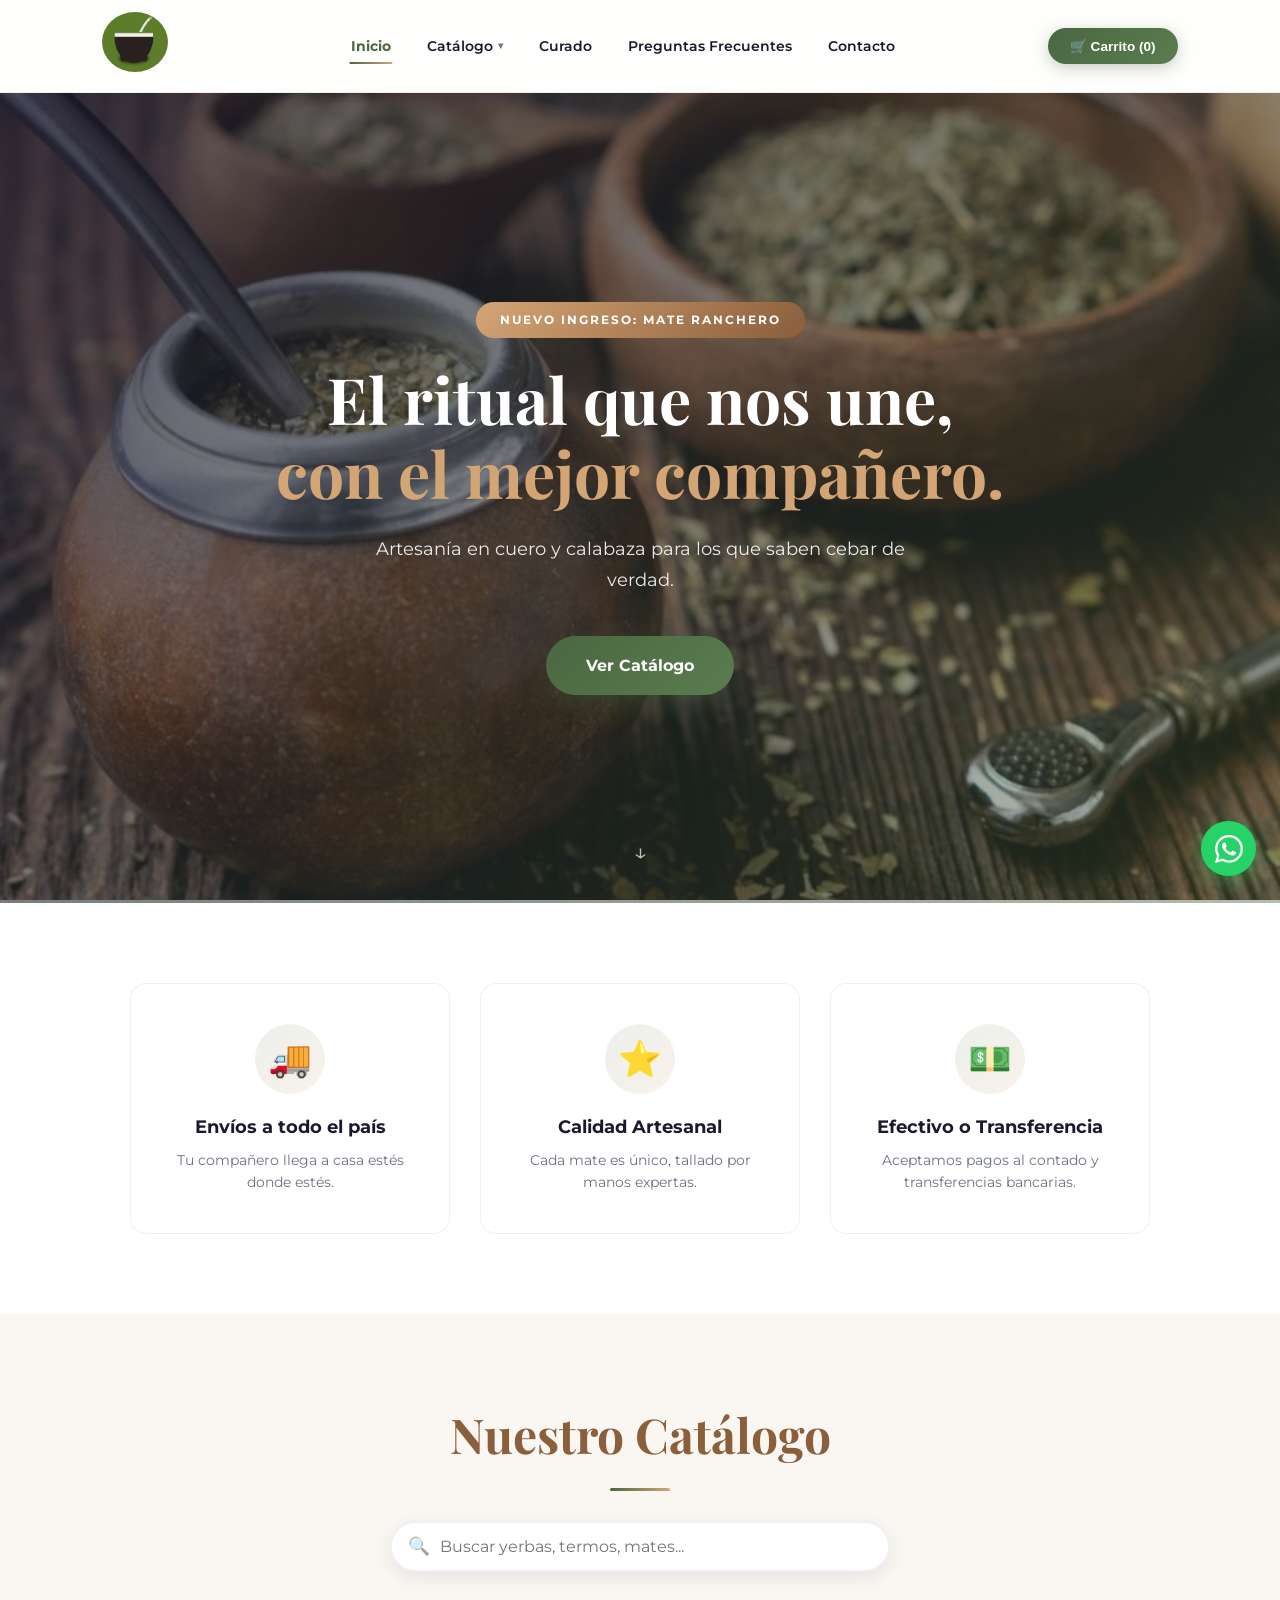
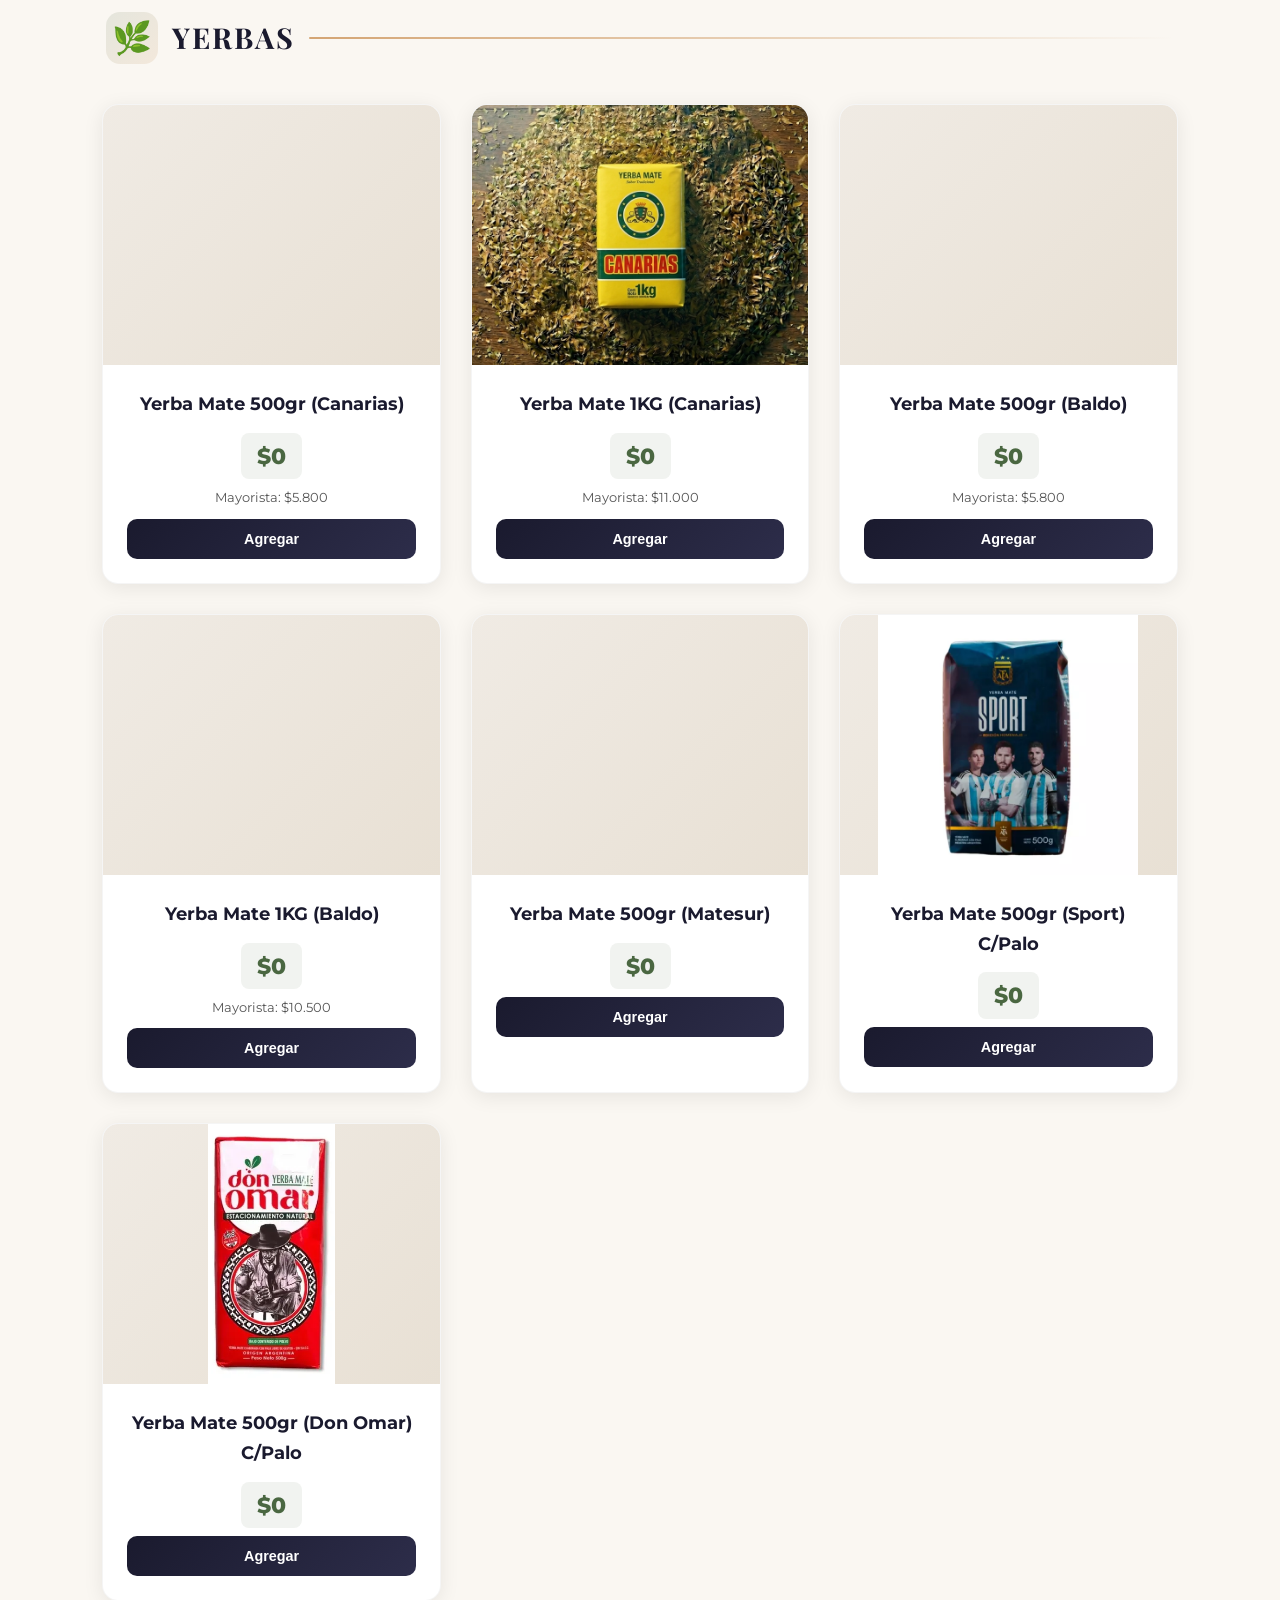
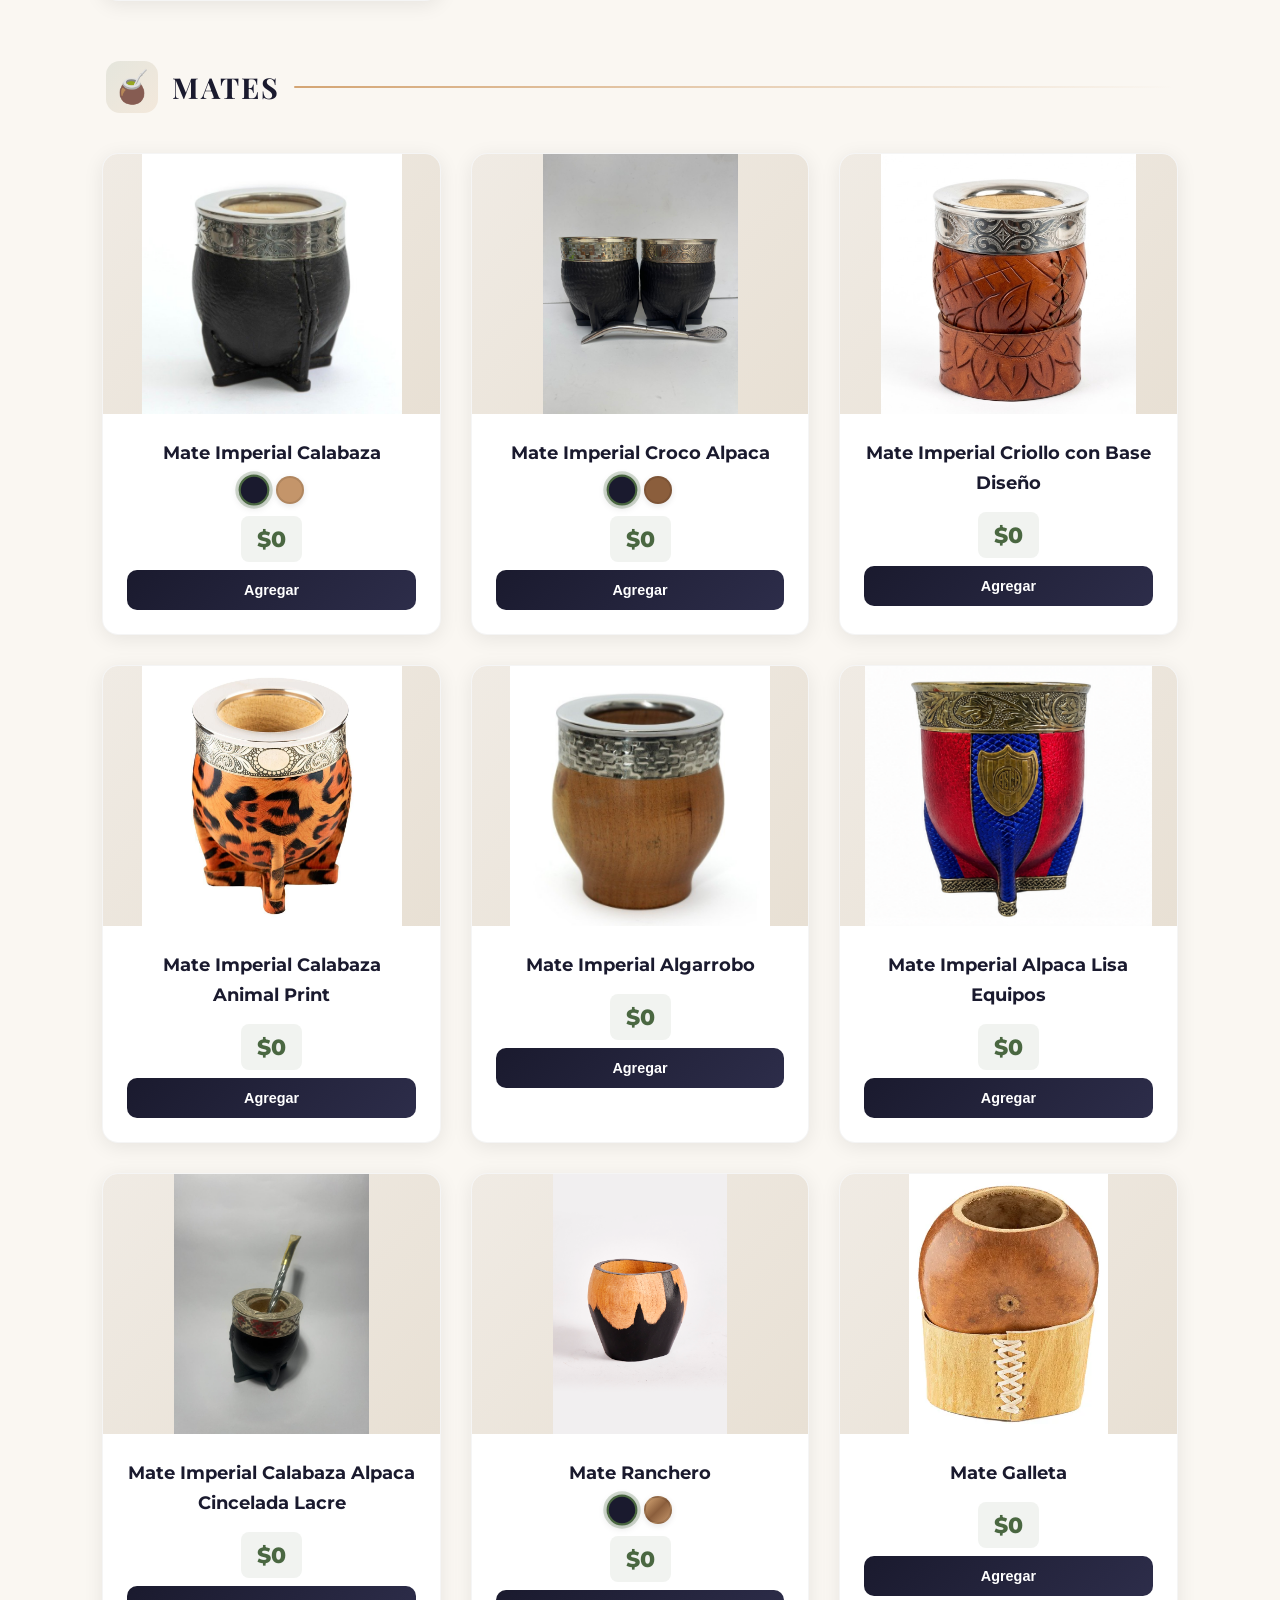
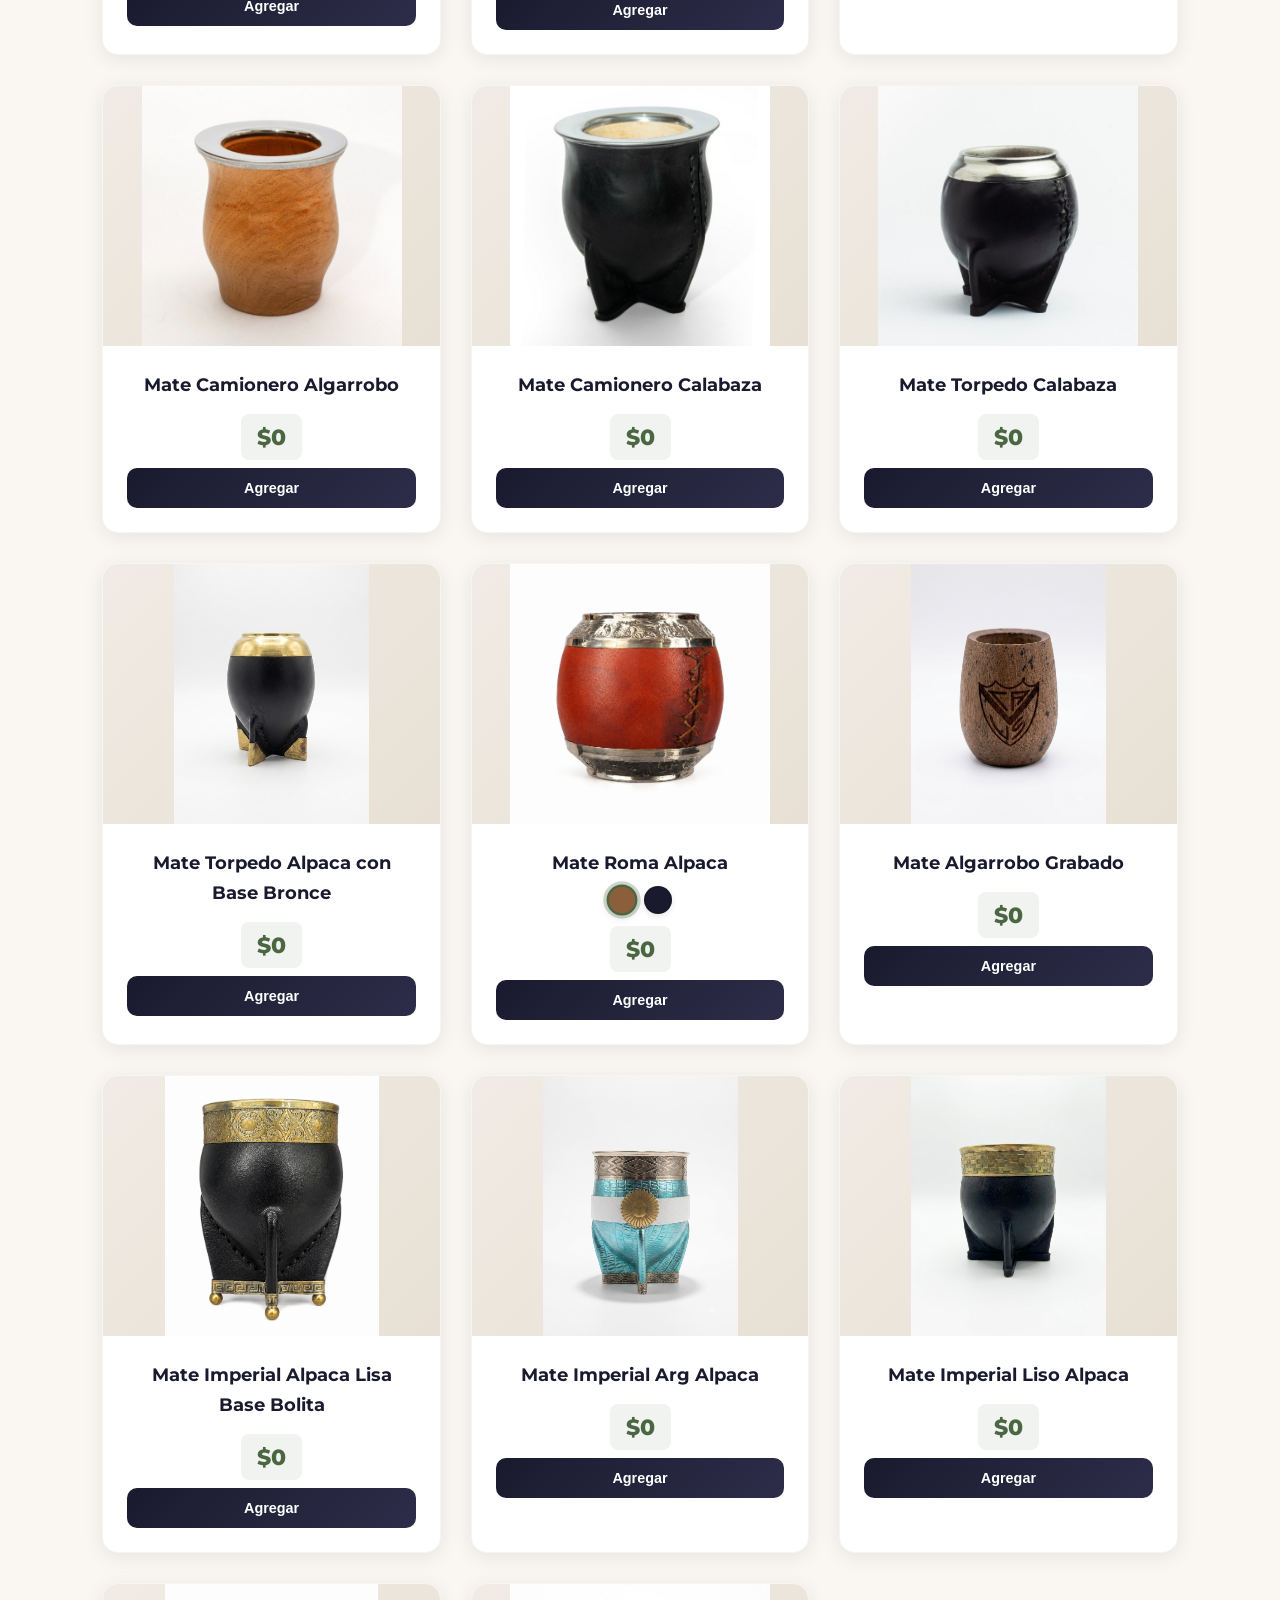
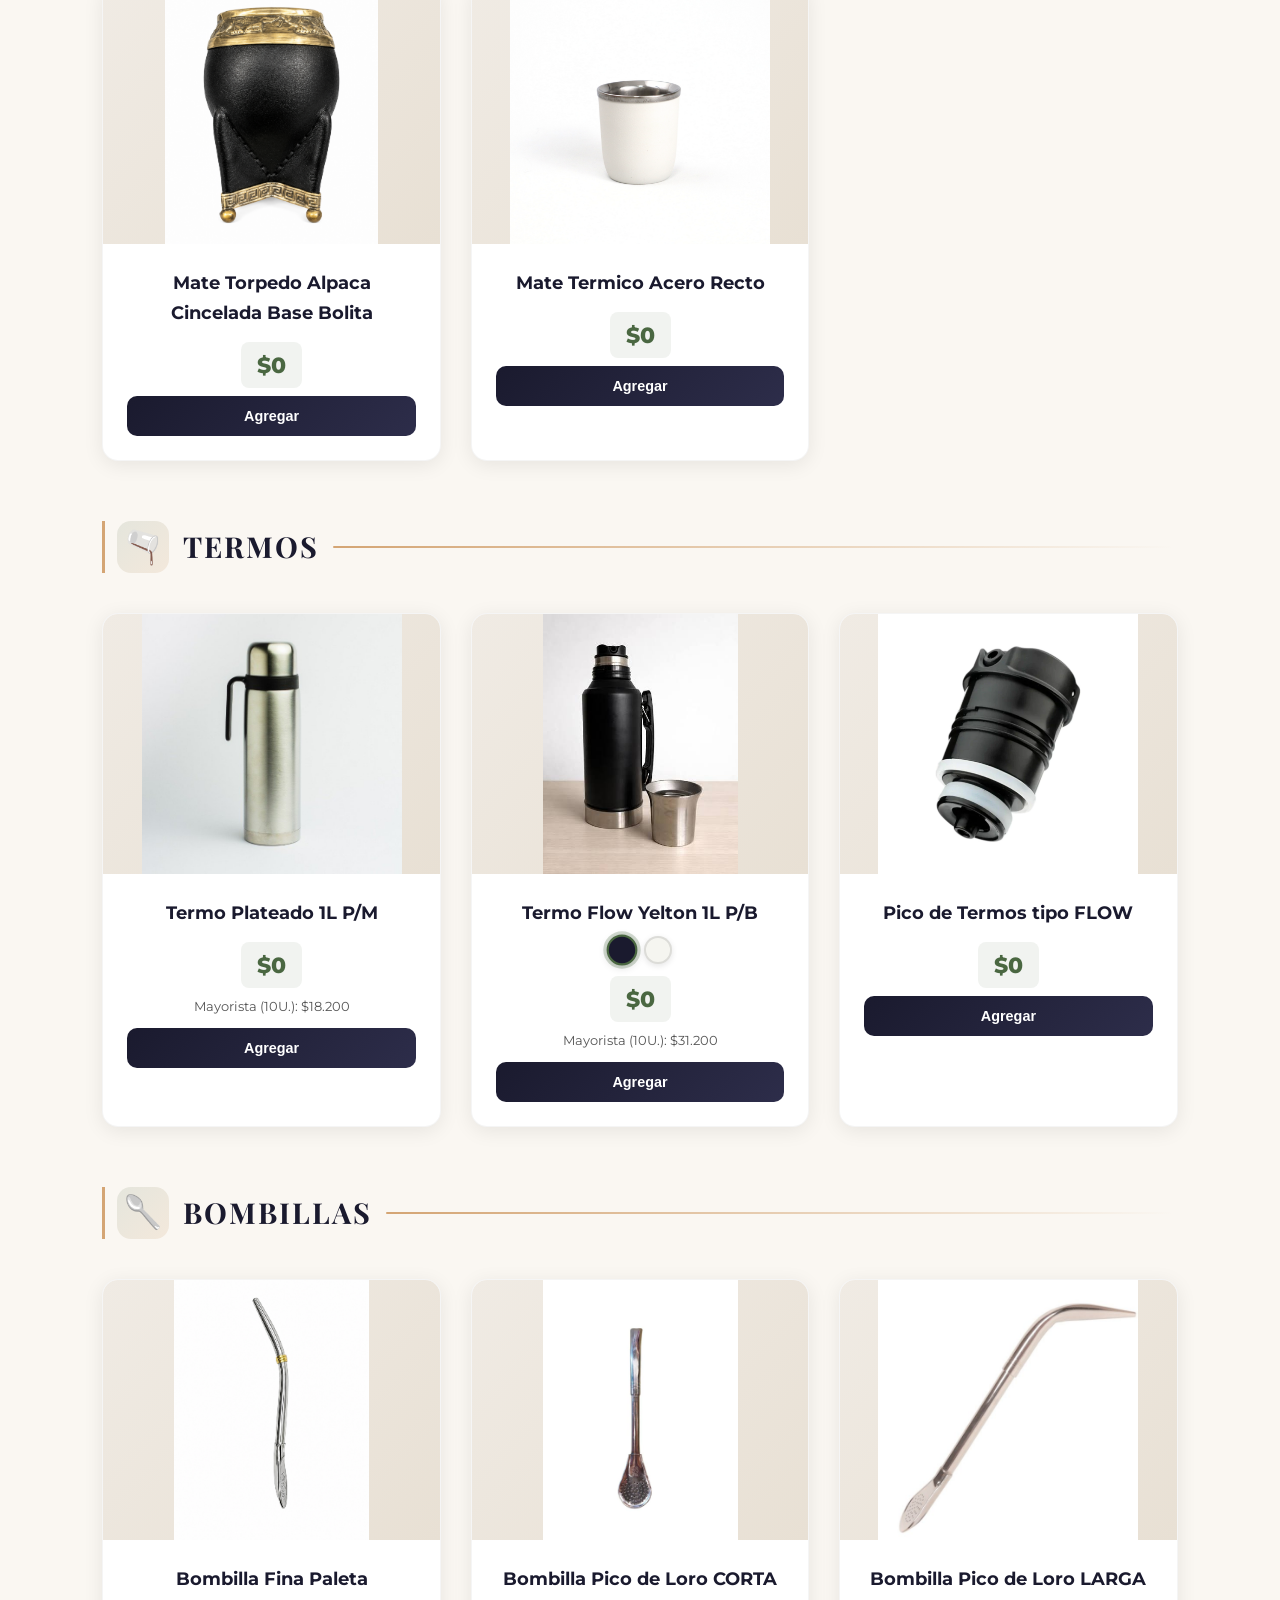
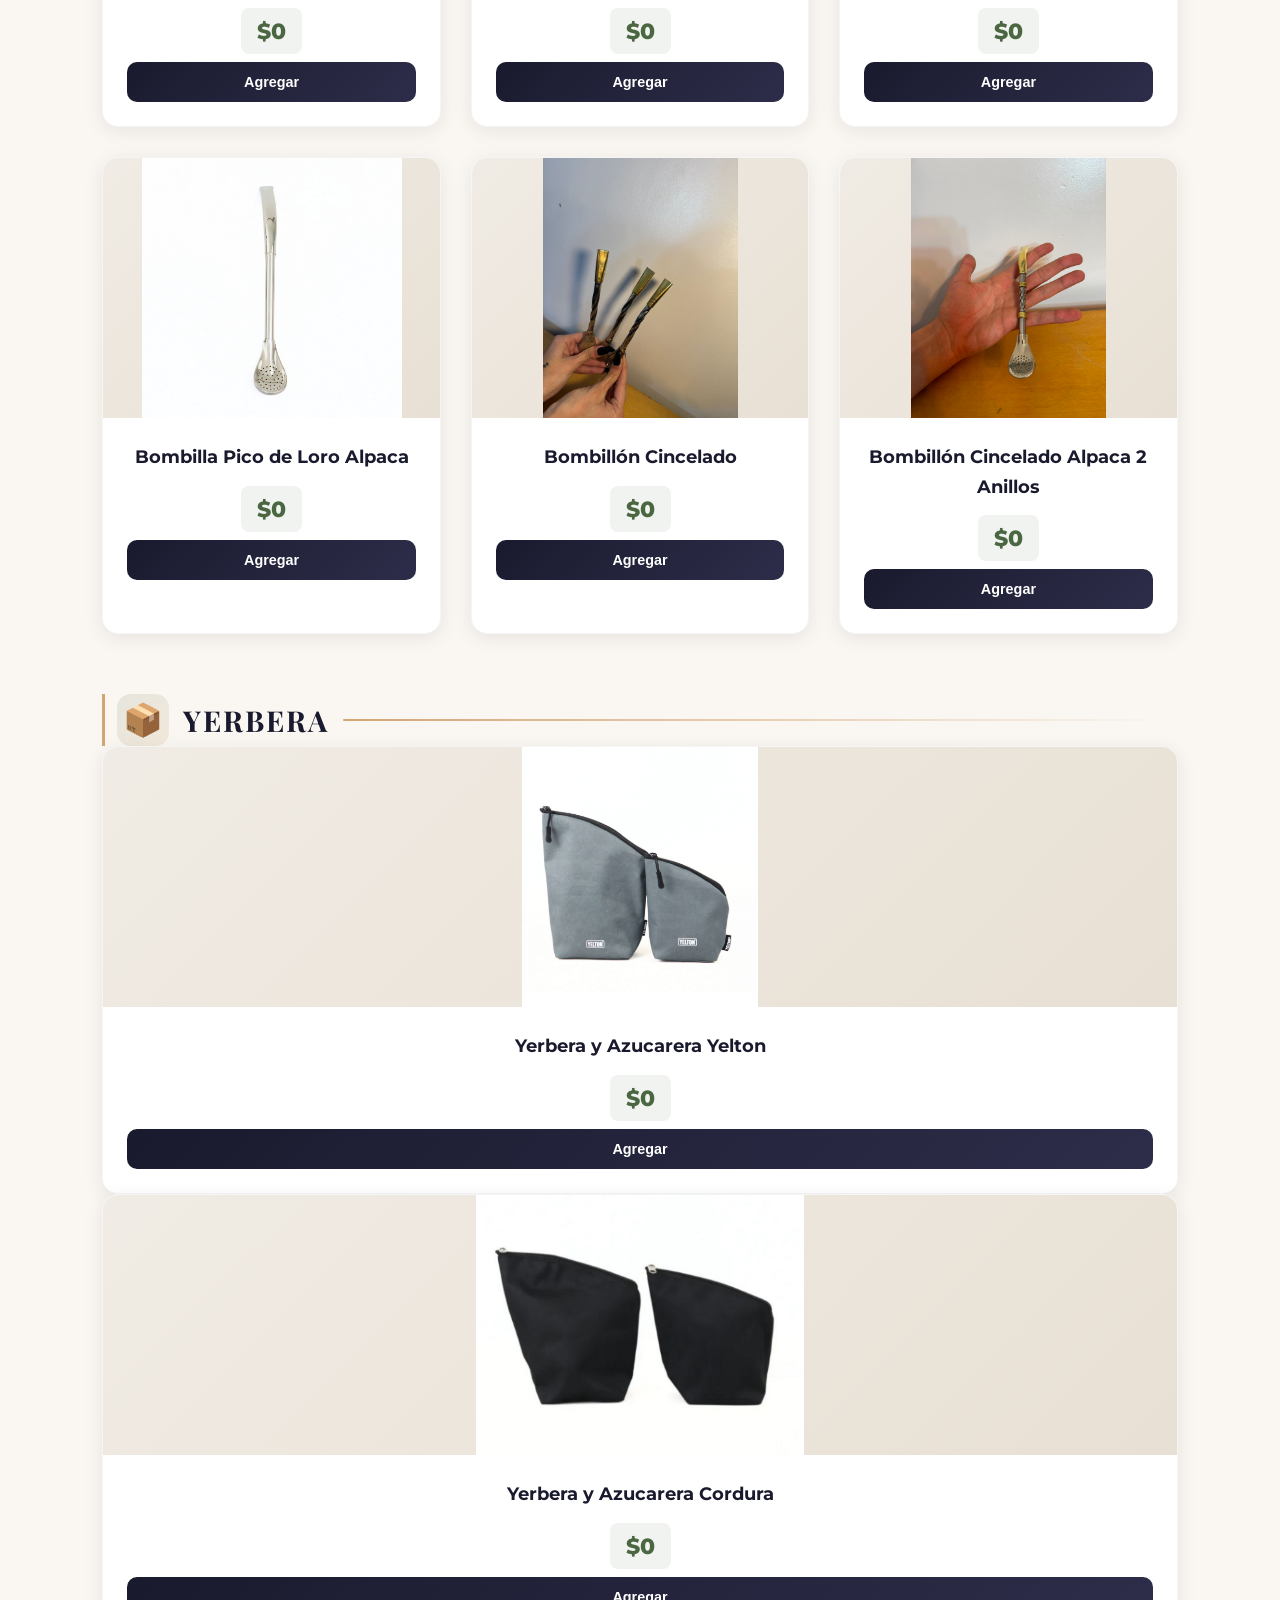
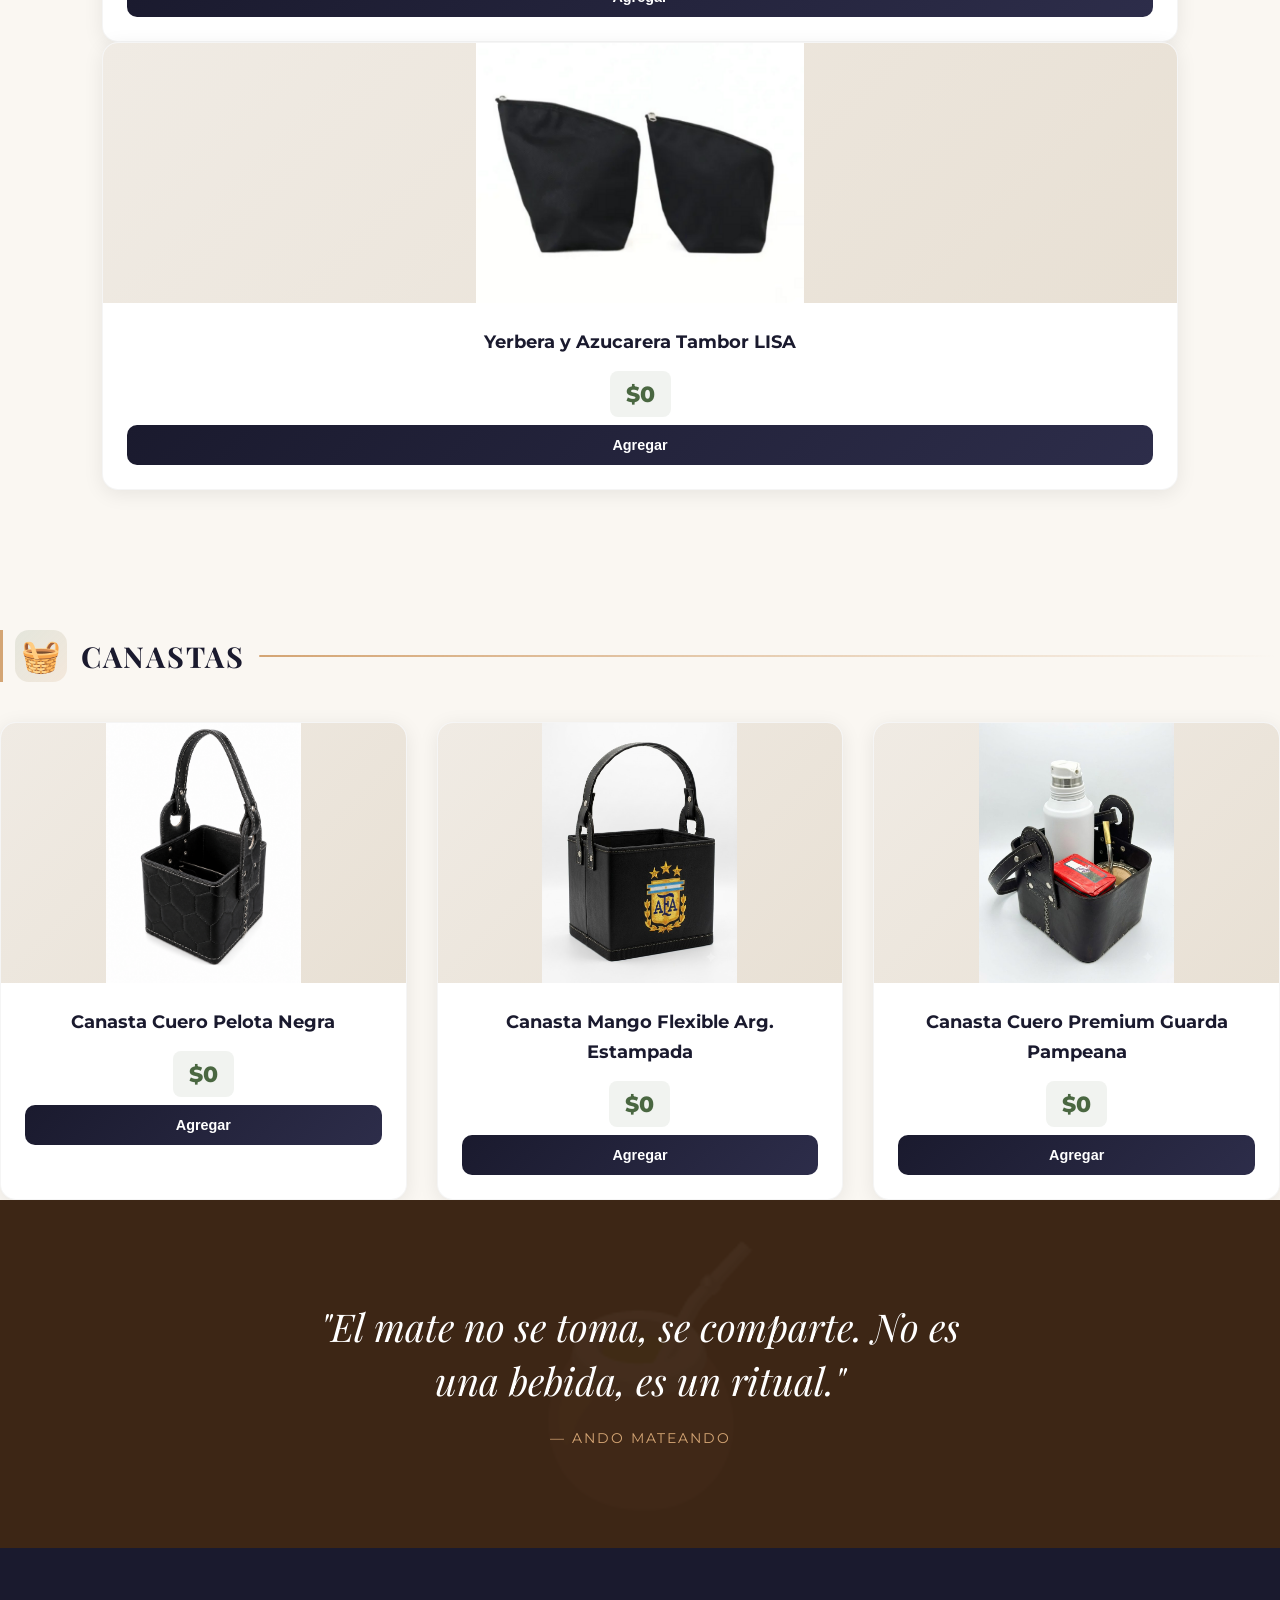
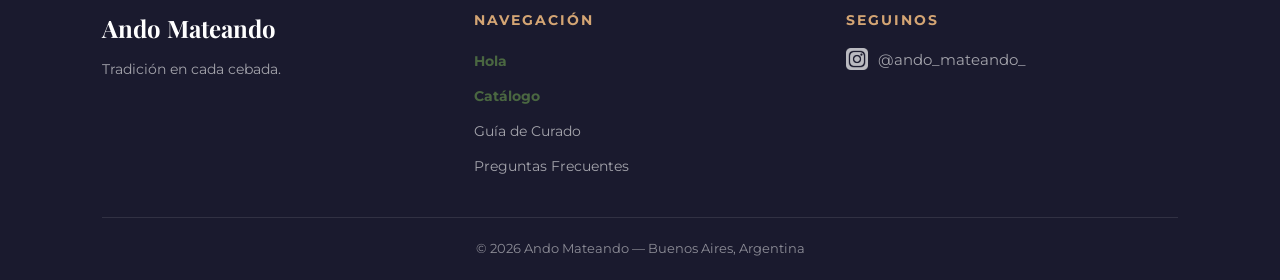
==== index.html @ e81972e5 "asd asd" ====
<!DOCTYPE html>
<html lang="es">
<head>
    <meta charset="UTF-8">
    <meta name="viewport" content="width=device-width, initial-scale=1.0">
    <meta name="description" content="Ando Mateando — Mates artesanales, yerba premium y accesorios. Envíos a todo el país. Tradición en cada cebada.">
    <title>Ando Mateando</title>
    <link rel="icon" type="image/png" href="logo_sinfnd.png">
    <link rel="stylesheet" href="mate1.css">
    <link href="https://fonts.googleapis.com/css2?family=Montserrat:wght@400;600;700;800&family=Playfair+Display:wght@400;700&display=swap" rel="stylesheet">
</head>
<body>

    <header class="navbar" id="navbar-main">
        <div class="logo">
            <img src="logo mate.jpeg" alt="Ando Mateando Logo">
        </div>
        
        <button class="btn-menu-movil" onclick="toggleMenu()">☰</button>

        <nav id="menu-links">
            <ul>
                <li><a href="#inicio">Inicio</a></li>
                <li class="nav-dropdown">
                    <a href="javascript:void(0)" class="dropdown-toggle">Catálogo <span class="dropdown-arrow">▾</span></a>
                    <ul class="dropdown-menu">
                        <li><a href="#cat-yerbas" onclick="cerrarDropdown()">🌿 Yerbas</a></li>
                        <li><a href="#cat-mates" onclick="cerrarDropdown()">🧉 Mates</a></li>
                        <li><a href="#cat-termos" onclick="cerrarDropdown()">🫗 Termos</a></li>
                        <li><a href="#cat-bombillas" onclick="cerrarDropdown()">🥄 Bombillas</a></li>
                        <li><a href="#cat-yerbera" onclick="cerrarDropdown()">📦 Yerbera</a></li>
                        <li><a href="#cat-canastas" onclick="cerrarDropdown()">🧺 Canastas</a></li>
                    </ul>
                </li>
                <li><a href="#curado">Curado</a></li>
                <li><a href="#faq">Preguntas Frecuentes</a></li>
                <li><a href="#contacto">Contacto</a></li>
            </ul>
        </nav>
        
        <div class="header-actions">
            <button class="btn-primary-nav" id="btn-carrito" onclick="toggleCarrito()">🛒 Carrito (<span id="contador-carrito">0</span>)</button>
        </div>
    </header>

    <div id="modal-carrito" class="carrito-oculto">
        <h3 style="margin-bottom: 15px; border-bottom: 2px solid #f0ebe4; padding-bottom: 12px; font-family: 'Playfair Display', serif; color: #1a1a2e;">Tu Compra</h3>
        <div id="lista-carrito">
            <p style="color: #888; font-size: 0.9rem;">El carrito está vacío.</p>
        </div>
        <div class="carrito-total">
            <strong>Total: $<span id="precio-total">0</span></strong>
        </div>
        <button class="btn-main" style="width: 100%; margin-top: 15px; padding: 12px;" onclick="abrirFormularioPedido()">Hacer Pedido</button>
    </div> 

    <div id="modal-formulario" class="carrito-oculto">
        <h3 style="margin-bottom: 20px; text-align: center; font-family: 'Playfair Display', serif; color: #1a1a2e;">Tus Datos</h3>
        
        <div class="form-grupo">
            <label>Nombre y Apellido:</label>
            <input type="text" id="cliente-nombre" placeholder="Ej: Juan Pérez" required>
        </div>
        
        <div class="form-grupo">
            <label>Usuario de Instagram:</label>
            <input type="text" id="cliente-ig" placeholder="Ej: @juanperez" required>
        </div>
        
        <button type="button" class="btn-main" style="width: 100%; margin-top: 20px; padding: 12px;" onclick="enviarPedido()">Enviar Pedido por WhatsApp</button>
        <button class="btn-secundario" style="width: 100%; margin-top: 10px; padding: 12px;" onclick="cerrarFormulario()">Volver al Carrito</button>
    </div>

    <!-- HERO -->
    <section id="inicio" class="hero">
        <div class="hero-content">
            <span class="badge">Nuevo Ingreso: MATE RANCHERO</span>
            <h1 class="ritual">El ritual que nos une, <br><span>con el mejor compañero.</span></h1>
            <p class="hero-description">Artesanía en cuero y calabaza para los que saben cebar de verdad.</p>
            <a href="#productos" class="hero-cta">Ver Catálogo</a>
        </div>
        <div class="scroll-indicator">↓</div>
    </section>

    <div id="view-catalogo" class="page-view">
        <!-- FEATURES -->
        <section class="features">
        <div class="feature-item animate-on-scroll">
            <span class="icon">🚚</span>
            <h3>Envíos a todo el país</h3>
            <p>Tu compañero llega a casa estés donde estés.</p>
        </div>
        <div class="feature-item animate-on-scroll">
            <span class="icon">⭐</span>
            <h3>Calidad Artesanal</h3>
            <p>Cada mate es único, tallado por manos expertas.</p>
        </div>
        <div class="feature-item animate-on-scroll">
            <span class="icon">💵</span>
            <h3>Efectivo o Transferencia</h3>
            <p>Aceptamos pagos al contado y transferencias bancarias.</p>
        </div>
    </section>

    <!-- CATÁLOGO -->
    <section id="productos" class="products">
        <h2 class="section-title animate-on-scroll">Nuestro Catálogo</h2>

        <!-- BARRA DE BÚSQUEDA -->
        <div class="search-container animate-on-scroll">
            <div class="search-wrapper">
                <span class="search-icon">🔍</span>
                <input type="text" id="buscador-productos" placeholder="Buscar yerbas, termos, mates..." onkeyup="filtrarProductos()">
            </div>
        </div>

        <!-- ====== SECCIÓN: YERBAS ====== -->
        <div id="cat-yerbas" class="catalog-category animate-on-scroll">
            <div class="category-header">
                <span class="category-icon">🌿</span>
                <h3 class="category-title">Yerbas</h3>
                <div class="category-line"></div>
            </div>
        </div>
        
        <div class="product-grid">
            <!-- 1. Yerba Mate 500gr (Canarias) -->
            <article class="product-card animate-on-scroll">
                <div class="product-img">
                    <!-- ZOOM: scale(1.8)  |  FOCO: center center -->
                    <img src="Gemini_Generated_Image_wfhn8cwfhn8cwfhn.png" alt="Yerba Mate 500gr Canarias"
                         style="transform: scale(1.8); transform-origin: center center;" onclick="abrirLightbox(this)">
                </div>
                <div class="product-info">
                    <h4>Yerba Mate 500gr (Canarias)</h4>
                    <span class="price" id="precio-1">$0</span>
                    <p class="stock-info">Stock: <span id="stock-1">0</span></p>
                    <p class="mayorista" style="font-size: 0.8rem; color: #555; margin-bottom: 10px;">Mayorista: $5.800</p>
                    <button class="btn-add" onclick="agregarAlCarrito('Yerba Mate 500gr (Canarias)', 0, 'stock-1')">Agregar</button>
                </div>
            </article>

            <!-- 2. Yerba Mate 1KG (Canarias) -->
            <article class="product-card animate-on-scroll">
                <div class="product-img">
                    <!-- ZOOM: scale(1.8)  |  FOCO: center center -->
                    <img src="Gemini_Generated_Image_b1oam5b1oam5b1oa.png" alt="Yerba Mate 1KG Canarias"
                         style="transform: scale(1.8); transform-origin: center center;" onclick="abrirLightbox(this)">
                </div>
                <div class="product-info">
                    <h4>Yerba Mate 1KG (Canarias)</h4>
                    <span class="price" id="precio-2">$0</span>
                    <p class="stock-info">Stock: <span id="stock-2">0</span></p>
                    <p class="mayorista" style="font-size: 0.8rem; color: #555; margin-bottom: 10px;">Mayorista: $11.000</p>
                    <button class="btn-add" onclick="agregarAlCarrito('Yerba Mate 1KG (Canarias)', 0, 'stock-2')">Agregar</button>
                </div>
            </article>

            <!-- 3. Yerba Mate 500gr (Baldo) -->
            <article class="product-card animate-on-scroll">
                <div class="product-img">
                    <!-- ZOOM: scale(1.8)  |  FOCO: center center -->
                    <img src="Gemini_Generated_Image_c594gc594gc594gc.png" alt="Yerba Mate 500gr Baldo"
                         style="transform: scale(1.8); transform-origin: center center;" onclick="abrirLightbox(this)">
                </div>
                <div class="product-info">
                    <h4>Yerba Mate 500gr (Baldo)</h4>
                    <span class="price" id="precio-3">$0</span>
                    <p class="stock-info">Stock: <span id="stock-3">0</span></p>
                    <p class="mayorista" style="font-size: 0.8rem; color: #555; margin-bottom: 10px;">Mayorista: $5.800</p>
                    <button class="btn-add" onclick="agregarAlCarrito('Yerba Mate 500gr (Baldo)', 0, 'stock-3')">Agregar</button>
                </div>
            </article>

            <!-- 4. Yerba Mate 1KG (Baldo) -->
            <article class="product-card animate-on-scroll">
                <div class="product-img">
                    <!-- ZOOM: scale(1.8)  |  FOCO: center center -->
                    <img src="Gemini_Generated_Image_fnrfhmfnrfhmfnrf.png" alt="Yerba Mate 1KG Baldo"
                         style="transform: scale(1.8); transform-origin: center center;" onclick="abrirLightbox(this)">
                </div>
                <div class="product-info">
                    <h4>Yerba Mate 1KG (Baldo)</h4>
                    <span class="price" id="precio-4">$0</span>
                    <p class="stock-info">Stock: <span id="stock-4">0</span></p>
                    <p class="mayorista" style="font-size: 0.8rem; color: #555; margin-bottom: 10px;">Mayorista: $10.500</p>
                    <button class="btn-add" onclick="agregarAlCarrito('Yerba Mate 1KG (Baldo)', 0, 'stock-4')">Agregar</button>
                </div>
            </article>

            <!-- 5. Yerba Mate 500gr (Matesur) -->
            <article class="product-card animate-on-scroll">
                <div class="product-img">
                    <!-- ZOOM: scale(1.8)  |  FOCO: center center -->
                    <img src="Gemini_Generated_Image_apd1nqapd1nqapd1.png" alt="Yerba Mate 500gr Matesur"
                         style="transform: scale(1.8); transform-origin: center center;" onclick="abrirLightbox(this)">
                </div>
                <div class="product-info">
                    <h4>Yerba Mate 500gr (Matesur)</h4>
                    <span class="price" id="precio-5">$0</span>
                    <p class="stock-info">Stock: <span id="stock-5">0</span></p>
                    <button class="btn-add" onclick="agregarAlCarrito('Yerba Mate 500gr (Matesur)', 0, 'stock-5')">Agregar</button>
                </div>
            </article>

            <!-- 6. Yerba Mate 500gr (Sport) C/Palo -->
            <article class="product-card animate-on-scroll">
                <div class="product-img">
                    <img src="yerba sport 500gr.webp" alt="Yerba Mate 500gr Sport"
                         style="transform: scale(1); transform-origin: center center;" onclick="abrirLightbox(this)">
                </div>
                <div class="product-info">
                    <h4>Yerba Mate 500gr (Sport) C/Palo</h4>
                    <span class="price" id="precio-6">$0</span>
                    <p class="stock-info">Stock: <span id="stock-6">0</span></p>
                    <button class="btn-add" onclick="agregarAlCarrito('Yerba Mate 500gr (Sport) C/Palo', 0, 'stock-6')">Agregar</button>
                </div>
            </article>

            <!-- 7. Yerba Mate 500gr (Don Omar) C/Palo -->
            <article class="product-card animate-on-scroll">
                <div class="product-img">
                    <img src="Yerba don omar 500gr.webp" alt="Yerba Mate 500gr Don Omar"
                         style="transform: scale(1); transform-origin: center center;" onclick="abrirLightbox(this)">
                </div>
                <div class="product-info">
                    <h4>Yerba Mate 500gr (Don Omar) C/Palo</h4>
                    <span class="price" id="precio-7">$0</span>
                    <p class="stock-info">Stock: <span id="stock-7">0</span></p>
                    <button class="btn-add" onclick="agregarAlCarrito('Yerba Mate 500gr (Don Omar) C/Palo', 0, 'stock-7')">Agregar</button>
                </div>
            </article>
        </div>

        <!-- ====== SECCIÓN: MATES ====== -->
        <div id="cat-mates" class="catalog-category animate-on-scroll" style="margin-top: 60px;">
            <div class="category-header">
                <span class="category-icon">🧉</span>
                <h3 class="category-title">Mates</h3>
                <div class="category-line"></div>
            </div>
        </div>

        <div class="product-grid">
            <!-- stock-19 / stock-20: Mate Imperial Calabaza (Negro / Suela) -->
            <article class="product-card animate-on-scroll" id="card-imperial-calabaza">
                <div class="product-img">
                    <img id="img-imperial-calabaza" src="mateimperialcalabaza.jpg" alt="Mate Imperial Calabaza"
                         style="transform: scale(1); transform-origin: center center;" onclick="abrirLightbox(this)">
                </div>
                <div class="product-info">
                    <h4>Mate Imperial Calabaza</h4>
                    <div class="color-selector">
                        <button class="color-swatch active" style="background: #1a1a2e;" title="Negro"
                            onclick="cambiarVariante('imperial-calabaza', 'mateimperialcalabaza.jpg', 'Mate Imperial Calabaza Negro', 'stock-19', this)"></button>
                        <button class="color-swatch" style="background: #c4956a;" title="Suela"
                            onclick="cambiarVariante('imperial-calabaza', 'mateimperialcalabazasuela.jpg', 'Mate Imperial Calabaza Suela', 'stock-20', this)"></button>
                    </div>
                    <span class="price" id="precio-19">$0</span>
                    <p class="stock-info">Stock: <span id="stock-19">0</span></p>
                    <span class="price" id="precio-20" style="display:none;">$0</span>
                    <p class="stock-info" style="display:none;">Stock: <span id="stock-20">0</span></p>
                    <button class="btn-add" id="btn-imperial-calabaza" onclick="agregarAlCarrito('Mate Imperial Calabaza Negro', 0, 'stock-19')">Agregar</button>
                </div>
            </article>

            <!-- stock-21 / stock-23: Mate Imperial Croco Alpaca (Negro / Marrón c/ Patitas) -->
            <article class="product-card animate-on-scroll" id="card-imperial-croco">
                <div class="product-img">
                    <img id="img-imperial-croco" src="Mate Imperial Croco alpaca negro.jpeg" alt="Mate Imperial Croco Alpaca"
                         style="transform: scale(1); transform-origin: center center;" onclick="abrirLightbox(this)">
                </div>
                <div class="product-info">
                    <h4>Mate Imperial Croco Alpaca</h4>
                    <div class="color-selector">
                        <button class="color-swatch active" style="background: #1a1a2e;" title="Negro"
                            onclick="cambiarVariante('imperial-croco', 'Mate Imperial Croco alpaca negro.jpeg', 'Mate Imperial Croco Alpaca Negro', 'stock-21', this)"></button>
                        <button class="color-swatch" style="background: #8B5E3C;" title="Marrón c/ Patitas"
                            onclick="cambiarVariante('imperial-croco', 'Mate Imperial Croco alpaca marron con patitas.jpeg', 'Mate Imperial Croco Alpaca Marrón c/ Patitas', 'stock-23', this)"></button>
                    </div>
                    <span class="price" id="precio-21">$0</span>
                    <p class="stock-info">Stock: <span id="stock-21">0</span></p>
                    <span class="price" id="precio-23" style="display:none;">$0</span>
                    <p class="stock-info" style="display:none;">Stock: <span id="stock-23">0</span></p>
                    <button class="btn-add" id="btn-imperial-croco" onclick="agregarAlCarrito('Mate Imperial Croco Alpaca Negro', 0, 'stock-21')">Agregar</button>
                </div>
            </article>

            <!-- stock-22: Mate Imperial Criollo con Base Diseño -->
            <article class="product-card animate-on-scroll">
                <div class="product-img">
                    <img src="Mate imperial criollo con base diseño.jpg" alt="Mate Imperial Criollo con Base Diseño"
                         style="transform: scale(1); transform-origin: center center;" onclick="abrirLightbox(this)">
                </div>
                <div class="product-info">
                    <h4>Mate Imperial Criollo con Base Diseño</h4>
                    <span class="price" id="precio-22">$0</span>
                    <p class="stock-info">Stock: <span id="stock-22">0</span></p>
                    <button class="btn-add" onclick="agregarAlCarrito('Mate Imperial Criollo con Base Diseño', 0, 'stock-22')">Agregar</button>
                </div>
            </article>

            <!-- stock-24: Mate Imperial Calabaza Animal Print -->
            <article class="product-card animate-on-scroll">
                <div class="product-img">
                    <img src="Mate Imperial Calabaza animal print.webp" alt="Mate Imperial Calabaza Animal Print"
                         style="transform: scale(1); transform-origin: center center;" onclick="abrirLightbox(this)">
                </div>
                <div class="product-info">
                    <h4>Mate Imperial Calabaza Animal Print</h4>
                    <span class="price" id="precio-24">$0</span>
                    <p class="stock-info">Stock: <span id="stock-24">0</span></p>
                    <button class="btn-add" onclick="agregarAlCarrito('Mate Imperial Calabaza Animal Print', 0, 'stock-24')">Agregar</button>
                </div>
            </article>

            <!-- stock-26: Mate Imperial Algarrobo -->
            <article class="product-card animate-on-scroll">
                <div class="product-img">
                    <img src="mateimperialalgarrobo1.jpg" data-images='["mateimperialalgarrobo1.jpg", "mateimperialalgarrobo2.jpg"]' alt="Mate Imperial Algarrobo"
                         style="transform: scale(1); transform-origin: center center;" onclick="abrirLightbox(this)">
                </div>
                <div class="product-info">
                    <h4>Mate Imperial Algarrobo</h4>
                    <span class="price" id="precio-26">$0</span>
                    <p class="stock-info">Stock: <span id="stock-26">0</span></p>
                    <button class="btn-add" onclick="agregarAlCarrito('Mate Imperial Algarrobo', 0, 'stock-26')">Agregar</button>
                </div>
            </article>

            <!-- stock-27: Mate Imperial Alpaca Lisa Equipos (River / San Lorenzo) -->
            <article class="product-card animate-on-scroll" id="card-imperial-equipos">
                <div class="product-img">
                    <img id="img-imperial-equipos" src="mate imperial alpaca liso equipos river.png" alt="Mate Imperial Alpaca Lisa Equipos"
                         data-images='["mate imperial alpaca liso equipos river.png", "mate imperial alpaca liso equipos sanlo.png"]'
                         style="transform: scale(1); transform-origin: center center;" onclick="abrirLightbox(this)">
                </div>
                <div class="product-info">
                    <h4>Mate Imperial Alpaca Lisa Equipos</h4>
                    <span class="price" id="precio-27">$0</span>
                    <p class="stock-info">Stock: <span id="stock-27">0</span></p>
                    <button class="btn-add" onclick="agregarAlCarrito('Mate Imperial Alpaca Lisa Equipos', 0, 'stock-27')">Agregar</button>
                </div>
            </article>

            <!-- stock-29: Mate Imperial Calabaza Alpaca Cincelada Lacre -->
            <article class="product-card animate-on-scroll">
                <div class="product-img">
                    <img src="mate imperial calabaza alpaca cincelada lacre.jpeg" data-images='["mate imperial calabaza alpaca cincelada lacre.jpeg", "mate imperial calabaza alpaca cincelada lacre2.jpeg", "mate imperial calabaza alpaca cincelada lacre3.jpeg"]' alt="Mate Imperial Calabaza Alpaca Cincelada Lacre"
                         style="transform: scale(1); transform-origin: center center;" onclick="abrirLightbox(this)">
                </div>
                <div class="product-info">
                    <h4>Mate Imperial Calabaza Alpaca Cincelada Lacre</h4>
                    <span class="price" id="precio-29">$0</span>
                    <p class="stock-info">Stock: <span id="stock-29">0</span></p>
                    <button class="btn-add" onclick="agregarAlCarrito('Mate Imperial Calabaza Alpaca Cincelada Lacre', 0, 'stock-29')">Agregar</button>
                </div>
            </article>

            <!-- stock-33 / stock-34: Mate Ranchero (Negro / Pintado) -->
            <article class="product-card animate-on-scroll" id="card-ranchero">
                <div class="product-img">
                    <img id="img-ranchero" src="Mate Ranchero negro.png" alt="Mate Ranchero"
                         style="transform: scale(1); transform-origin: center center;" onclick="abrirLightbox(this)">
                </div>
                <div class="product-info">
                    <h4>Mate Ranchero</h4>
                    <div class="color-selector">
                        <button class="color-swatch active" style="background: #1a1a2e;" title="Negro"
                            onclick="cambiarVariante('ranchero', 'Mate Ranchero negro.png', 'Mate Ranchero Negro', 'stock-33', this)"></button>
                        <button class="color-swatch" style="background: linear-gradient(135deg, #d4a574, #8B5E3C, #c4956a);" title="Pintado"
                            onclick="cambiarVariante('ranchero', 'Mate Ranchero pintado.webp', 'Mate Ranchero Pintado', 'stock-34', this)"></button>
                    </div>
                    <span class="price" id="precio-33">$0</span>
                    <p class="stock-info">Stock: <span id="stock-33">0</span></p>
                    <span class="price" id="precio-34" style="display:none;">$0</span>
                    <p class="stock-info" style="display:none;">Stock: <span id="stock-34">0</span></p>
                    <button class="btn-add" id="btn-ranchero" onclick="agregarAlCarrito('Mate Ranchero Negro', 0, 'stock-33')">Agregar</button>
                </div>
            </article>

            <!-- stock-35: Mate Galleta -->
            <article class="product-card animate-on-scroll">
                <div class="product-img">
                    <img src="mate galleta.webp" alt="Mate Galleta"
                         style="transform: scale(1); transform-origin: center center;" onclick="abrirLightbox(this)">
                </div>
                <div class="product-info">
                    <h4>Mate Galleta</h4>
                    <span class="price" id="precio-35">$0</span>
                    <p class="stock-info">Stock: <span id="stock-35">0</span></p>
                    <button class="btn-add" onclick="agregarAlCarrito('Mate Galleta', 0, 'stock-35')">Agregar</button>
                </div>
            </article>

            <!-- stock-36: Mate Camionero Algarrobo -->
            <article class="product-card animate-on-scroll">
                <div class="product-img">
                    <img src="matealgarrobo1.jpg" data-images='["matealgarrobo1.jpg", "matealgarrobo2.jpg", "matealgarrobo3.jpg", "matealgarrobo4.jpg", "matealgarrobo5.jpg"]' alt="Mate Camionero Algarrobo"
                         style="transform: scale(1); transform-origin: center center;" onclick="abrirLightbox(this)">
                </div>
                <div class="product-info">
                    <h4>Mate Camionero Algarrobo</h4>
                    <span class="price" id="precio-36">$0</span>
                    <p class="stock-info">Stock: <span id="stock-36">0</span></p>
                    <button class="btn-add" onclick="agregarAlCarrito('Mate Camionero Algarrobo', 0, 'stock-36')">Agregar</button>
                </div>
            </article>

            <!-- stock-37: Mate Camionero Calabaza -->
            <article class="product-card animate-on-scroll">
                <div class="product-img">
                    <img src="matecamionerocalabaza1.jpg" data-images='["matecamionerocalabaza1.jpg", "matecamionerocalabaza2.jpg", "matecamionerocalabaza3.jpg"]' alt="Mate Camionero Calabaza"
                         style="transform: scale(1); transform-origin: center center;" onclick="abrirLightbox(this)">
                </div>
                <div class="product-info">
                    <h4>Mate Camionero Calabaza</h4>
                    <span class="price" id="precio-37">$0</span>
                    <p class="stock-info">Stock: <span id="stock-37">0</span></p>
                    <button class="btn-add" onclick="agregarAlCarrito('Mate Camionero Calabaza', 0, 'stock-37')">Agregar</button>
                </div>
            </article>

            <!-- stock-39: Mate Torpedo Calabaza -->
            <article class="product-card animate-on-scroll">
                <div class="product-img">
                    <img src="torpedo1.jpg" data-images='["torpedo1.jpg", "torpedo2.jpg", "torpedo3.jpg"]' alt="Mate Torpedo Calabaza"
                         style="transform: scale(1); transform-origin: center center;" onclick="abrirLightbox(this)">
                </div>
                <div class="product-info">
                    <h4>Mate Torpedo Calabaza</h4>
                    <span class="price" id="precio-39">$0</span>
                    <p class="stock-info">Stock: <span id="stock-39">0</span></p>
                    <button class="btn-add" onclick="agregarAlCarrito('Mate Torpedo Calabaza', 0, 'stock-39')">Agregar</button>
                </div>
            </article>

            <!-- stock-40: Mate Torpedo Alpaca con Base Bronce -->
            <article class="product-card animate-on-scroll">
                <div class="product-img">
                    <img src="Mate torpedo alpaca con base bronce.jpg" alt="Mate Torpedo Alpaca con Base Bronce"
                         style="transform: scale(1); transform-origin: center center;" onclick="abrirLightbox(this)">
                </div>
                <div class="product-info">
                    <h4>Mate Torpedo Alpaca con Base Bronce</h4>
                    <span class="price" id="precio-40">$0</span>
                    <p class="stock-info">Stock: <span id="stock-40">0</span></p>
                    <button class="btn-add" onclick="agregarAlCarrito('Mate Torpedo Alpaca con Base Bronce', 0, 'stock-40')">Agregar</button>
                </div>
            </article>

            <!-- stock-41: Mate Roma Alpaca (Marrón / Negro) -->
            <article class="product-card animate-on-scroll" id="card-roma">
                <div class="product-img">
                    <img id="img-roma" src="Mate roma marron alpaca.png" alt="Mate Roma Alpaca"
                         data-images='["Mate roma marron alpaca.png", "Mate roma negro alpaca.png"]'
                         style="transform: scale(1); transform-origin: center center;" onclick="abrirLightbox(this)">
                </div>
                <div class="product-info">
                    <h4>Mate Roma Alpaca</h4>
                    <div class="color-selector">
                        <button class="color-swatch active" style="background: #8B5E3C;" title="Marrón"
                            onclick="cambiarVariante('roma', 'Mate roma marron alpaca.png', 'Mate Roma Alpaca Marrón', 'stock-41', this)"></button>
                        <button class="color-swatch" style="background: #1a1a2e;" title="Negro"
                            onclick="cambiarVariante('roma', 'Mate roma negro alpaca.png', 'Mate Roma Alpaca Negro', 'stock-41', this)"></button>
                    </div>
                    <span class="price" id="precio-41">$0</span>
                    <p class="stock-info">Stock: <span id="stock-41">0</span></p>
                    <button class="btn-add" id="btn-roma" onclick="agregarAlCarrito('Mate Roma Alpaca Marrón', 0, 'stock-41')">Agregar</button>
                </div>
            </article>

            <!-- stock-42: Mate Algarrobo Grabado -->
            <article class="product-card animate-on-scroll">
                <div class="product-img">
                    <img src="Mate algarrobo grabado.jpg" alt="Mate Algarrobo Grabado"
                         style="transform: scale(1); transform-origin: center center;" onclick="abrirLightbox(this)">
                </div>
                <div class="product-info">
                    <h4>Mate Algarrobo Grabado</h4>
                    <span class="price" id="precio-42">$0</span>
                    <p class="stock-info">Stock: <span id="stock-42">0</span></p>
                    <button class="btn-add" onclick="agregarAlCarrito('Mate Algarrobo Grabado', 0, 'stock-42')">Agregar</button>
                </div>
            </article>

            <!-- stock-30: Mate Imperial Alpaca Lisa Base Bolita -->
            <article class="product-card animate-on-scroll">
                <div class="product-img">
                    <img src="Mate imperial alpaca lisa base bolita.png" alt="Mate Imperial Alpaca Lisa Base Bolita"
                         style="transform: scale(1); transform-origin: center center;" onclick="abrirLightbox(this)">
                </div>
                <div class="product-info">
                    <h4>Mate Imperial Alpaca Lisa Base Bolita</h4>
                    <span class="price" id="precio-30">$0</span>
                    <p class="stock-info">Stock: <span id="stock-30">0</span></p>
                    <button class="btn-add" onclick="agregarAlCarrito('Mate Imperial Alpaca Lisa Base Bolita', 0, 'stock-30')">Agregar</button>
                </div>
            </article>

            <!-- stock-31: Mate Imperial Arg Alpaca -->
            <article class="product-card animate-on-scroll">
                <div class="product-img">
                    <img src="Mate imperial Arg alpaca.jfif" alt="Mate Imperial Arg Alpaca"
                         style="transform: scale(1); transform-origin: center center;" onclick="abrirLightbox(this)">
                </div>
                <div class="product-info">
                    <h4>Mate Imperial Arg Alpaca</h4>
                    <span class="price" id="precio-31">$0</span>
                    <p class="stock-info">Stock: <span id="stock-31">0</span></p>
                    <button class="btn-add" onclick="agregarAlCarrito('Mate Imperial Arg Alpaca', 0, 'stock-31')">Agregar</button>
                </div>
            </article>

            <!-- stock-32: Mate Imperial Liso Alpaca -->
            <article class="product-card animate-on-scroll">
                <div class="product-img">
                    <img src="Mate imperial liso Alpaca.jpg" alt="Mate Imperial Liso Alpaca"
                         style="transform: scale(1); transform-origin: center center;" onclick="abrirLightbox(this)">
                </div>
                <div class="product-info">
                    <h4>Mate Imperial Liso Alpaca</h4>
                    <span class="price" id="precio-32">$0</span>
                    <p class="stock-info">Stock: <span id="stock-32">0</span></p>
                    <button class="btn-add" onclick="agregarAlCarrito('Mate Imperial Liso Alpaca', 0, 'stock-32')">Agregar</button>
                </div>
            </article>

            <!-- stock-38: Mate Torpedo Alpaca Cincelada Base Bolita -->
            <article class="product-card animate-on-scroll">
                <div class="product-img">
                    <img src="Mate torpedo alpaca cincelada base bolita.png" alt="Mate Torpedo Alpaca Cincelada Base Bolita"
                         style="transform: scale(1); transform-origin: center center;" onclick="abrirLightbox(this)">
                </div>
                <div class="product-info">
                    <h4>Mate Torpedo Alpaca Cincelada Base Bolita</h4>
                    <span class="price" id="precio-38">$0</span>
                    <p class="stock-info">Stock: <span id="stock-38">0</span></p>
                    <button class="btn-add" onclick="agregarAlCarrito('Mate Torpedo Alpaca Cincelada Base Bolita', 0, 'stock-38')">Agregar</button>
                </div>
            </article>

            <!-- stock-50: Mate Termico Acero Recto -->
            <article class="product-card animate-on-scroll">
                <div class="product-img">
                    <img src="mate termico recto acero" data-images='["mate termico recto acero", "mate termico recto acero1", "mate termico recto acero2", "mate termico recto acero3"]' alt="Mate Termico Acero Recto"
                         style="transform: scale(1); transform-origin: center center;" onclick="abrirLightbox(this)">
                </div>
                <div class="product-info">
                    <h4>Mate Termico Acero Recto</h4>
                    <span class="price" id="precio-50">$0</span>
                    <p class="stock-info">Stock: <span id="stock-50">0</span></p>
                    <button class="btn-add" onclick="agregarAlCarrito('Mate Termico Acero Recto', 0, 'stock-50')">Agregar</button>
                </div>
            </article>
        </div>

        <!-- ====== SECCIÓN: TERMOS ====== -->
        <div id="cat-termos" class="catalog-category subcategory animate-on-scroll" style="margin-top: 60px;">
            <div class="category-header">
                <span class="category-icon">🫗</span>
                <h3 class="category-title">Termos</h3>
                <div class="category-line"></div>
            </div>
        </div>

        <div class="product-grid">
            <!-- stock-8: Termo Plateado 1L P/M -->
            <article class="product-card animate-on-scroll">
                <div class="product-img">
                    <img src="termo1.jpg" data-images='["termo1.jpg", "termo2.jpg", "termo3.jpg"]' alt="Termo Plateado 1L P/M"
                         style="transform: scale(1); transform-origin: center center;" onclick="abrirLightbox(this)">
                </div>
                <div class="product-info">
                    <h4>Termo Plateado 1L P/M</h4>
                    <span class="price" id="precio-8">$0</span>
                    <p class="stock-info">Stock: <span id="stock-8">0</span></p>
                    <p class="mayorista" style="font-size: 0.8rem; color: #555; margin-bottom: 10px;">Mayorista (10U.): $18.200</p>
                    <button class="btn-add" onclick="agregarAlCarrito('Termo Plateado 1L P/M', 0, 'stock-8')">Agregar</button>
                </div>
            </article>

            <!-- stock-9 / stock-10: Termo Flow Yelton 1L P/B (Negro / Blanco) -->
            <article class="product-card animate-on-scroll" id="card-termo-flow">
                <div class="product-img">
                    <img id="img-termo-flow" src="Termo Flow 1000 ml Yelton Negro.jfif" alt="Termo Flow Yelton 1L P/B"
                         style="transform: scale(1); transform-origin: center center;" onclick="abrirLightbox(this)">
                </div>
                <div class="product-info">
                    <h4>Termo Flow Yelton 1L P/B</h4>
                    <div class="color-selector">
                        <button class="color-swatch active" style="background: #1a1a2e;" title="Negro"
                            onclick="cambiarVariante('termo-flow', 'Termo Flow 1000 ml Yelton Negro.jfif', 'Termo Flow Yelton Negro 1L P/B', 'stock-9', this)"></button>
                        <button class="color-swatch" style="background: #f5f5f0;" title="Blanco"
                            onclick="cambiarVariante('termo-flow', 'Termo Flow 1000 ml Yelton Blanco.jfif', 'Termo Flow Yelton Blanco 1L P/B', 'stock-10', this)"></button>
                    </div>
                    <span class="price" id="precio-9">$0</span>
                    <p class="stock-info">Stock: <span id="stock-9">0</span></p>
                    <span class="price" id="precio-10" style="display:none;">$0</span>
                    <p class="stock-info" style="display:none;">Stock: <span id="stock-10">0</span></p>
                    <p class="mayorista" style="font-size: 0.8rem; color: #555; margin-bottom: 10px;">Mayorista (10U.): $31.200</p>
                    <button class="btn-add" id="btn-termo-flow" onclick="agregarAlCarrito('Termo Flow Yelton Negro 1L P/B', 0, 'stock-9')">Agregar</button>
                </div>
            </article>

            <!-- stock-46: Pico de Termos tipo FLOW -->
            <article class="product-card animate-on-scroll">
                <div class="product-img">
                    <img src="Pico de termos tipo FLOW.webp" alt="Pico de Termos tipo FLOW"
                         style="transform: scale(1); transform-origin: center center;" onclick="abrirLightbox(this)">
                </div>
                <div class="product-info">
                    <h4>Pico de Termos tipo FLOW</h4>
                    <span class="price" id="precio-46">$0</span>
                    <p class="stock-info">Stock: <span id="stock-46">0</span></p>
                    <button class="btn-add" onclick="agregarAlCarrito('Pico de Termos tipo FLOW', 0, 'stock-46')">Agregar</button>
                </div>
            </article>
        </div>

        <!-- ====== SECCIÓN: BOMBILLAS ====== -->
        <div id="cat-bombillas" class="catalog-category subcategory animate-on-scroll" style="margin-top: 60px;">
            <div class="category-header">
                <span class="category-icon">🥄</span>
                <h3 class="category-title">Bombillas</h3>
                <div class="category-line"></div>
            </div>
        </div>

        <div class="product-grid">
            <!-- stock-9: Bombilla Fina Paleta -->
            <article class="product-card animate-on-scroll">
                <div class="product-img">
                    <img src="bombilla fina paleta.png" alt="Bombilla Fina Paleta"
                         style="transform: scale(1); transform-origin: center center;" onclick="abrirLightbox(this)">
                </div>
                <div class="product-info">
                    <h4>Bombilla Fina Paleta</h4>
                    <span class="price" id="precio-11">$0</span>
                    <p class="stock-info">Stock: <span id="stock-11">0</span></p>
                    <button class="btn-add" onclick="agregarAlCarrito('Bombilla Fina Paleta', 0, 'stock-11')">Agregar</button>
                </div>
            </article>

            <!-- stock-10: Bombilla Pico de Loro CORTA -->
            <article class="product-card animate-on-scroll">
                <div class="product-img">
                    <img src="pico de loro 16cm.webp" alt="Bombilla Pico de Loro CORTA"
                         style="transform: scale(1); transform-origin: center center;" onclick="abrirLightbox(this)">
                </div>
                <div class="product-info">
                    <h4>Bombilla Pico de Loro CORTA</h4>
                    <span class="price" id="precio-12">$0</span>
                    <p class="stock-info">Stock: <span id="stock-12">0</span></p>
                    <button class="btn-add" onclick="agregarAlCarrito('Bombilla Pico de Loro CORTA', 0, 'stock-12')">Agregar</button>
                </div>
            </article>

            <!-- stock-11: Bombilla Pico de Loro LARGA -->
            <article class="product-card animate-on-scroll">
                <div class="product-img">
                    <img src="pico d loro 18cm.jpeg" alt="Bombilla Pico de Loro LARGA"
                         style="transform: scale(1); transform-origin: center center;" onclick="abrirLightbox(this)">
                </div>
                <div class="product-info">
                    <h4>Bombilla Pico de Loro LARGA</h4>
                    <span class="price" id="precio-13">$0</span>
                    <p class="stock-info">Stock: <span id="stock-13">0</span></p>
                    <button class="btn-add" onclick="agregarAlCarrito('Bombilla Pico de Loro LARGA', 0, 'stock-13')">Agregar</button>
                </div>
            </article>

            <!-- stock-12: Bombilla Pico de Loro Alpaca -->
            <article class="product-card animate-on-scroll">
                <div class="product-img">
                    <img src="Bombilla Pico de Loro Clasica Alpaca" data-images='["Bombilla Pico de Loro Clasica Alpaca", "Bombilla Pico de Loro Clasica Alpaca1", "Bombilla Pico de Loro Clasica Alpaca3"]' alt="Bombilla Pico de Loro Alpaca"
                         style="transform: scale(1); transform-origin: center center;" onclick="abrirLightbox(this)">
                </div>
                <div class="product-info">
                    <h4>Bombilla Pico de Loro Alpaca</h4>
                    <span class="price" id="precio-14">$0</span>
                    <p class="stock-info">Stock: <span id="stock-14">0</span></p>
                    <button class="btn-add" onclick="agregarAlCarrito('Bombilla Pico de Loro Alpaca', 0, 'stock-14')">Agregar</button>
                </div>
            </article>

            <!-- stock-13: Bombillón Cincelado -->
            <article class="product-card animate-on-scroll">
                <div class="product-img">
                    <img src="bombillon cincelado.jfif" alt="Bombillón Cincelado"
                         style="transform: scale(1); transform-origin: center center;" onclick="abrirLightbox(this)">
                </div>
                <div class="product-info">
                    <h4>Bombillón Cincelado</h4>
                    <span class="price" id="precio-15">$0</span>
                    <p class="stock-info">Stock: <span id="stock-15">0</span></p>
                    <button class="btn-add" onclick="agregarAlCarrito('Bombillón Cincelado', 0, 'stock-15')">Agregar</button>
                </div>
            </article>

            <!-- stock-14: Bombillón Cincelado Alpaca 2 Anillos -->
            <article class="product-card animate-on-scroll">
                <div class="product-img">
                    <img src="Bombillon cincelado alpaca 2 anillos.jpeg" data-images='["Bombillon cincelado alpaca 2 anillos.jpeg", "Bombillon cincelado alpaca 2 anillos1.jpeg", "Bombillon cincelado alpaca 2 anillos2.jpeg", "Bombillon cincelado alpaca 2 anillos3.jpeg"]' alt="Bombillón Cincelado Alpaca 2 Anillos"
                         style="transform: scale(1); transform-origin: center center;" onclick="abrirLightbox(this)">
                </div>
                <div class="product-info">
                    <h4>Bombillón Cincelado Alpaca 2 Anillos</h4>
                    <span class="price" id="precio-16">$0</span>
                    <p class="stock-info">Stock: <span id="stock-16">0</span></p>
                    <button class="btn-add" onclick="agregarAlCarrito('Bombillón Cincelado Alpaca 2 Anillos', 0, 'stock-16')">Agregar</button>
                </div>
            </article>
        </div>

        <!-- ====== SECCIÓN: YERBERA ====== -->
        <div id="cat-yerbera" class="catalog-category subcategory animate-on-scroll" style="margin-top: 60px;">
            <div class="category-header">
                <span class="category-icon">📦</span>
                <h3 class="category-title">Yerbera</h3>
                <div class="category-line"></div>
            </div>
        </div>

            <!-- stock-47: Yerbera y Azucarera Yelton -->
            <article class="product-card animate-on-scroll">
                <div class="product-img">
                    <img src="yerbera y azucarera yelton.png" data-images='["yerbera y azucarera yelton.png", "yerbera y azucarera yelton2.png"]' alt="Yerbera y Azucarera Yelton"
                         style="transform: scale(1); transform-origin: center center;" onclick="abrirLightbox(this)">
                </div>
                <div class="product-info">
                    <h4>Yerbera y Azucarera Yelton</h4>
                    <span class="price" id="precio-47">$0</span>
                    <p class="stock-info">Stock: <span id="stock-47">0</span></p>
                    <button class="btn-add" onclick="agregarAlCarrito('Yerbera y Azucarera Yelton', 0, 'stock-47')">Agregar</button>
                </div>
            </article>

            <!-- stock-48: Yerbera y Azucarera Cordura -->
            <article class="product-card animate-on-scroll">
                <div class="product-img">
                    <img src="yerbera y azucarera.png" alt="Yerbera y Azucarera Cordura"
                         style="transform: scale(1); transform-origin: center center;" onclick="abrirLightbox(this)">
                </div>
                <div class="product-info">
                    <h4>Yerbera y Azucarera Cordura</h4>
                    <span class="price" id="precio-48">$0</span>
                    <p class="stock-info">Stock: <span id="stock-48">0</span></p>
                    <button class="btn-add" onclick="agregarAlCarrito('Yerbera y Azucarera Cordura', 0, 'stock-48')">Agregar</button>
                </div>
            </article>

            <!-- stock-49: Yerbera y Azucarera Tambor LISA -->
            <article class="product-card animate-on-scroll">
                <div class="product-img">
                    <img src="yerbera y azucarera.png" alt="Yerbera y Azucarera Tambor LISA"
                         style="transform: scale(1); transform-origin: center center;" onclick="abrirLightbox(this)">
                </div>
                <div class="product-info">
                    <h4>Yerbera y Azucarera Tambor LISA</h4>
                    <span class="price" id="precio-49">$0</span>
                    <p class="stock-info">Stock: <span id="stock-49">0</span></p>
                    <button class="btn-add" onclick="agregarAlCarrito('Yerbera y Azucarera Tambor LISA', 0, 'stock-49')">Agregar</button>
                </div>
            </article>

        </div>

        <!-- ====== SECCIÓN: CANASTAS ====== -->
        <div id="cat-canastas" class="catalog-category subcategory animate-on-scroll" style="margin-top: 60px;">
            <div class="category-header">
                <span class="category-icon">🧺</span>
                <h3 class="category-title">Canastas</h3>
                <div class="category-line"></div>
            </div>
        </div>

        <div class="product-grid">
            <!-- stock-43: Canasta Cuero Pelota Negra -->
            <article class="product-card animate-on-scroll">
                <div class="product-img">
                    <img src="Canasta cuero premium pelota.png" alt="Canasta Cuero Pelota Negra"
                         style="transform: scale(1); transform-origin: center center;" onclick="abrirLightbox(this)">
                </div>
                <div class="product-info">
                    <h4>Canasta Cuero Pelota Negra</h4>
                    <span class="price" id="precio-43">$0</span>
                    <p class="stock-info">Stock: <span id="stock-43">0</span></p>
                    <button class="btn-add" onclick="agregarAlCarrito('Canasta Cuero Pelota Negra', 0, 'stock-43')">Agregar</button>
                </div>
            </article>

            <!-- stock-44: Canasta Mango Flexible Arg. Estampada -->
            <article class="product-card animate-on-scroll">
                <div class="product-img">
                    <img src="Canasta mango flexible estampada.jpg" alt="Canasta Mango Flexible Arg. Estampada"
                         style="transform: scale(1); transform-origin: center center;" onclick="abrirLightbox(this)">
                </div>
                <div class="product-info">
                    <h4>Canasta Mango Flexible Arg. Estampada</h4>
                    <span class="price" id="precio-44">$0</span>
                    <p class="stock-info">Stock: <span id="stock-44">0</span></p>
                    <button class="btn-add" onclick="agregarAlCarrito('Canasta Mango Flexible Arg. Estampada', 0, 'stock-44')">Agregar</button>
                </div>
            </article>

            <!-- stock-45: Canasta Cuero Premium Guarda Pampeana -->
            <article class="product-card animate-on-scroll">
                <div class="product-img">
                    <img src="Canasta cuero premium guarda pampeana.jpg" alt="Canasta Cuero Premium Guarda Pampeana"
                         style="transform: scale(1); transform-origin: center center;" onclick="abrirLightbox(this)">
                </div>
                <div class="product-info">
                    <h4>Canasta Cuero Premium Guarda Pampeana</h4>
                    <span class="price" id="precio-45">$0</span>
                    <p class="stock-info">Stock: <span id="stock-45">0</span></p>
                    <button class="btn-add" onclick="agregarAlCarrito('Canasta Cuero Premium Guarda Pampeana', 0, 'stock-45')">Agregar</button>
                </div>
            </article>
        </div>
    </section>

    <!-- BANNER FRASE -->
    <section class="banner-frase animate-on-scroll">
        <blockquote>
            "El mate no se toma, se comparte. No es una bebida, es un ritual."
            <span class="autor">— Ando Mateando</span>
        </blockquote>
    </section>
    </div>

    <!-- GUÍA DE CURADO -->
    <div id="view-curado" class="page-view" style="display: none;">
        <section id="guia" class="curado-section">
            <div class="curado-container curado-vertical-layout">
                
                <div class="curado-media animate-on-scroll">
                    <img src="Como curar tu mate.jpg" class="curado-infographic" alt="Cómo curar tu mate">
                </div>

                <div class="curado-text-content animate-on-scroll">
                    <h2 class="curado-main-title">¿Por qué tenemos que curar nuestro mate?</h2>
                    <p class="curado-intro">Curar es sellar el material orgánico (los poros) del mate para que el sabor no sea invasivo e intenso.</p>
                    
                    <div class="curado-divider"></div>
                    
                    <h3 class="curado-subtitle-now">Ahora sí...</h3>
                    <h2 class="curado-steps-title">¿Cómo curar tu mate?</h2>
                    
                    <ol class="curado-steps-list">
                        <li>
                            <span class="step-num">#1</span>
                            <p>Lavar bien el interior del mate con agua caliente.</p>
                        </li>
                        <li>
                            <span class="step-num">#2</span>
                            <p>Agregar yerba usada hasta cubrir 3/4 partes del mate y verter un poco de agua (temperatura natural) para conservar la humedad de la yerba.</p>
                        </li>
                        <li>
                            <span class="step-num">#3</span>
                            <p>Dejar reposar la yerba en el mate por 24 horas.</p>
                        </li>
                        <li>
                            <span class="step-num">#4</span>
                            <p>Quitar la yerba del mate y raspar el interior con una cuchara para quitar el hollejo, membranas o fragmentos de madera/calabaza.</p>
                        </li>
                        <li>
                            <span class="step-num">#5</span>
                            <p>Volver a repetir la técnica desde el comienzo pero sin lavar el mate.</p>
                        </li>
                    </ol>

                    <div class="curado-recommendation">
                        <p>💡 Recomendamos repetir el proceso <strong>3 veces como mínimo</strong>.</p>
                    </div>

                    <h3 class="curado-enjoy-text">¡QUE LO DISFRUTES!</h3>
                </div>

            </div>
        </section>
    </div>

    <!-- PREGUNTAS FRECUENTES -->
    <div id="view-faq" class="page-view" style="display: none;">
        <section id="preguntas-frecuentes" class="faq-section">
            <h2 class="section-title animate-on-scroll">Preguntas Frecuentes</h2>
            <div class="faq-container animate-on-scroll">
                <div class="faq-item">
                    <button class="faq-question">
                        <span>¿Hacen envíos a todo el país?</span>
                        <span class="faq-icon">↓</span>
                    </button>
                    <div class="faq-answer">
                        <p>Sí, realizamos envíos a todo el país. Podés consultar el costo de envío a tu zona al momento de realizar tu pedido.</p>
                    </div>
                </div>

                <div class="faq-item">
                    <button class="faq-question">
                        <span>¿Cuáles son los métodos de pago aceptados?</span>
                        <span class="faq-icon">↓</span>
                    </button>
                    <div class="faq-answer">
                        <p>Aceptamos pagos en efectivo al recibir el producto o mediante transferencia bancaria. Al enviar tu pedido por WhatsApp te brindaremos los datos necesarios para realizar la transferencia.</p>
                    </div>
                </div>

                <div class="faq-item">
                    <button class="faq-question">
                        <span>¿Cómo sé si hay stock disponible?</span>
                        <span class="faq-icon">↓</span>
                    </button>
                    <div class="faq-answer">
                        <p>Solemos tener todos nuestros productos en stock. De todas formas, te recomendamos comunicarte con nosotros vía <strong>WhatsApp</strong> o <strong>Instagram</strong> para consultar la disponibilidad del modelo específico de tu preferencia antes de comprar.</p>
                    </div>
                </div>

                <div class="faq-item">
                    <button class="faq-question">
                        <span>¿Los mates vienen curados?</span>
                        <span class="faq-icon">↓</span>
                    </button>
                    <div class="faq-answer">
                        <p>No, todos nuestros mates se entregan nuevos sin curar para que vos puedas hacer tu propio ritual. Podés consultar los pasos detallados de cómo curar tu mate en nuestra pestaña de <strong>Curado</strong> en el menú superior.</p>
                    </div>
                </div>

                <div class="faq-item">
                    <button class="faq-question">
                        <span>¿Cómo debo cuidar mi mate después de curarlo?</span>
                        <span class="faq-icon">↓</span>
                    </button>
                    <div class="faq-answer">
                        <p>Es muy importante no dejar la yerba usada dentro del mate por mucho tiempo una vez terminado de tomar. No lo llenes con agua para lavarlo, pasa una o dos servilletas para secarlo y dejalo secar boca arribaen un lugar ventilado para evitar la aparición de hongos y humedad.</p>
                    </div>
                </div>

                <div class="faq-item">
                    <button class="faq-question">
                        <span>¿Los mates vienen con bombilla?</span>
                        <span class="faq-icon">↓</span>
                    </button>
                    <div class="faq-answer">
                        <p>No, los precios de los mates son sin bombilla. Si querés una, podes agregarla a tu pedido.</p>
                    </div>
                </div>
            </div>
        </section>
    </div>

    <!-- FOOTER -->
    <footer id="contacto">
        <div class="footer-content">
            <div class="footer-brand">
                <h3>Ando Mateando</h3>
                <p>Tradición en cada cebada.</p>
            </div>
            <div class="footer-links">
                <h4>Navegación</h4>
                <ul>
                    <li><a href="#inicio">Hola</a></li>
                    <li><a href="#productos">Catálogo</a></li>
                    <li><a href="#curado">Guía de Curado</a></li>
                    <li><a href="#faq">Preguntas Frecuentes</a></li>
                </ul>
            </div>
            <div class="footer-social">
                <h4>Seguinos</h4>
                <a href="https://instagram.com/ando_mateando_" target="_blank">
                    <img class="logoig" src="Instagram_logo_2022.svg-removebg-preview.png" alt="Instagram">
                    @ando_mateando_
                </a>
            </div>
        </div>
        <p class="footer-copy">&copy; 2026 Ando Mateando — Buenos Aires, Argentina</p>
    </footer>

    <!-- WHATSAPP FLOTANTE -->
    <a href="https://wa.me/5491162838484?text=¡Hola! ¿Como andas? Tengo una consulta:" class="whatsapp-flotante" target="_blank">
        <svg xmlns="http://www.w3.org/2000/svg" width="35" height="35" fill="white" viewBox="0 0 16 16">
        <path d="M13.601 2.326A7.854 7.854 0 0 0 7.994 0C3.627 0 .068 3.558.064 7.926c0 1.399.366 2.76 1.057 3.965L0 16l4.204-1.102a7.933 7.933 0 0 0 3.79.965h.004c4.368 0 7.926-3.558 7.93-7.93A7.898 7.898 0 0 0 13.6 2.326zM7.994 14.521a6.573 6.573 0 0 1-3.356-.92l-.24-.144-2.494.654.666-2.433-.156-.251a6.56 6.56 0 0 1-1.007-3.505c0-3.626 2.957-6.584 6.591-6.584a6.56 6.56 0 0 1 4.66 1.931 6.557 6.557 0 0 1 1.928 4.66c-.004 3.639-2.961 6.592-6.592 6.592zm3.615-4.934c-.197-.099-1.17-.578-1.353-.646-.182-.065-.315-.099-.445.099-.133.197-.513.646-.627.775-.114.133-.232.148-.43.05-.197-.1-.836-.308-1.592-.985-.59-.525-.985-1.175-1.103-1.372-.114-.198-.011-.304.088-.403.087-.088.197-.232.296-.346.1-.114.133-.198.198-.33.065-.134.034-.248-.015-.347-.05-.099-.445-1.076-.612-1.47-.16-.389-.323-.335-.445-.34-.114-.007-.247-.007-.38-.007a.729.729 0 0 0-.529.247c-.182.198-.691.677-.691 1.654 0 .977.71 1.916.81 2.049.098.133 1.394 2.132 3.383 2.992.47.205.84.326 1.129.418.475.152.904.129 1.246.08.38-.058 1.171-.48 1.338-.943.164-.464.164-.86.114-.943-.049-.084-.182-.133-.38-.232z"/>
        </svg>
    </a>

    <div id="toast-stock" class="toast-oculto">Mensaje de stock</div>

    <!-- LIGHTBOX MODAL -->
    <div id="lightbox-modal" onclick="cerrarLightbox()">
        <button class="lightbox-cerrar" onclick="cerrarLightbox()">&times;</button>
        <button id="lightbox-prev" class="lightbox-btn" onclick="cambiarImagenLightbox(-1, event)">&#10094;</button>
        <button id="lightbox-next" class="lightbox-btn" onclick="cambiarImagenLightbox(1, event)">&#10095;</button>
        <div id="lightbox-container" onclick="event.stopPropagation()">
            <img id="lightbox-img" src="" alt="Producto en grande">
        </div>
    </div>

    <script src="tienda.js"></script>
</body>
</html>
---- mate1.css ----
/* === VARIABLES === */
:root {
    --verde: #4a6741;
    --verde-claro: #5a7d50;
    --marron: #8B5E3C;
    --marron-oscuro: #6d3d21;
    --crema: #faf7f2;
    --oscuro: #1a1a2e;
    --blanco: #ffffff;
    --dorado: #d4a574;
    --gris: #6b7280;
    --sombra: rgba(0,0,0,0.08);
    --sombra-fuerte: rgba(0,0,0,0.15);
    --radius: 16px;
    --transition: 0.35s cubic-bezier(.4,0,.2,1);
}

/* === RESET === */
*{box-sizing:border-box;margin:0;padding:0}
html{scroll-behavior:smooth}
body{font-family:'Montserrat',sans-serif;background:var(--crema);color:var(--oscuro);line-height:1.7;overflow-x:hidden}

/* === ANIMACIONES === */
@keyframes fadeUp{from{opacity:0;transform:translateY(40px)}to{opacity:1;transform:translateY(0)}}
@keyframes fadeIn{from{opacity:0}to{opacity:1}}
@keyframes pulse{0%,100%{transform:scale(1)}50%{transform:scale(1.05)}}
@keyframes bounce{0%,100%{transform:translateY(0)}50%{transform:translateY(-8px)}}
@keyframes shimmer{0%{background-position:-200% 0}100%{background-position:200% 0}}
.animate-on-scroll{opacity:0;transform:translateY(40px);transition:opacity 0.7s ease,transform 0.7s ease}
.animate-on-scroll.visible{opacity:1;transform:translateY(0)}

/* === NAVBAR GLASSMORPHISM === */
.navbar{
    background:rgba(255,255,255,0.82);
    backdrop-filter:blur(18px);-webkit-backdrop-filter:blur(18px);
    display:flex;justify-content:space-between;align-items:center;
    padding:12px 8%;position:sticky;top:0;z-index:1000;
    border-bottom:1px solid rgba(0,0,0,0.06);
    transition:background var(--transition),box-shadow var(--transition);
}
.navbar.scrolled{background:rgba(255,255,255,0.95);box-shadow:0 4px 30px var(--sombra)}
.logo img{height:60px;border-radius:50%;transition:transform var(--transition);margin-right:30px}
.logo img:hover{transform:scale(1.08) rotate(-3deg)}
.navbar ul{display:flex;list-style:none;gap:4px;align-items:center}
.navbar ul li{display:flex;align-items:center}
.navbar ul li a{
    text-decoration:none;color:var(--oscuro);font-weight:600;font-size:.9rem;
    padding:8px 16px;border-radius:8px;transition:all var(--transition);position:relative;
    display:inline-flex;align-items:center;
}
.navbar ul li a::after{
    content:'';position:absolute;bottom:2px;left:50%;width:0;height:2px;
    background:linear-gradient(90deg,var(--verde),var(--dorado));
    transition:all var(--transition);transform:translateX(-50%);border-radius:2px;
}
.navbar ul li a:hover{color:var(--verde);background:rgba(74,103,65,0.06)}
.navbar ul li a:hover::after{width:60%}
.btn-primary-nav{
    background:linear-gradient(135deg,var(--verde),var(--verde-claro));
    color:#fff;border:none;padding:10px 22px;border-radius:50px;cursor:pointer;
    font-weight:700;font-size:.85rem;transition:all var(--transition);
    box-shadow:0 4px 15px rgba(74,103,65,0.3);
}
.btn-primary-nav:hover{transform:translateY(-2px);box-shadow:0 6px 20px rgba(74,103,65,0.4)}

/* === HERO === */
.hero{
    position:relative;background-image:url(yerba-mate-1605334.jpg);
    background-size:cover;background-position:center;background-attachment:fixed;
    height:90vh;display:flex;align-items:center;justify-content:center;
    text-align:center;color:var(--blanco);
}
.hero::before{
    content:'';position:absolute;inset:0;
    background:linear-gradient(135deg,rgba(26,26,46,0.75) 0%,rgba(74,103,65,0.4) 100%);
    z-index:1;
}
.hero-overlay{display:none}
.hero-content{z-index:10;padding:0 20px;animation:fadeUp 1s ease .2s both}
.badge{
    display:inline-block;
    background:linear-gradient(135deg,var(--dorado),var(--marron));
    padding:8px 24px;border-radius:50px;font-size:.75rem;
    text-transform:uppercase;letter-spacing:2px;font-weight:700;
    animation:pulse 2.5s ease infinite;
}
.hero h1,.ritual{
    font-family:'Playfair Display',serif;font-size:clamp(2.2rem,5vw,4rem);
    margin:24px 0;line-height:1.15;color:#fff;
}
.hero h1 span{color:var(--dorado)}
.hero-description{font-size:1.15rem;max-width:600px;margin:0 auto 40px;opacity:.9;font-weight:400}
.hero-cta{
    display:inline-block;background:linear-gradient(135deg,var(--verde),var(--verde-claro));
    color:#fff;padding:16px 40px;border-radius:50px;text-decoration:none;
    font-weight:700;font-size:1rem;transition:all var(--transition);
    box-shadow:0 8px 25px rgba(74,103,65,0.35);
}
.hero-cta:hover{transform:translateY(-3px);box-shadow:0 12px 35px rgba(74,103,65,0.45)}
.scroll-indicator{
    position:absolute;bottom:30px;left:50%;transform:translateX(-50%);z-index:10;
    animation:bounce 2s ease infinite;color:#fff;opacity:.7;font-size:1.5rem;
}

/* === FEATURES === */
.features{
    display:flex;justify-content:center;gap:30px;
    padding:80px 8%;background:var(--blanco);flex-wrap:wrap;
}
.feature-item{
    flex:1;min-width:240px;max-width:320px;text-align:center;
    padding:40px 28px;border-radius:var(--radius);
    background:rgba(255,255,255,0.6);
    border:1px solid rgba(0,0,0,0.06);
    backdrop-filter:blur(10px);
    transition:all var(--transition);
}
.feature-item:hover{transform:translateY(-8px);box-shadow:0 20px 40px var(--sombra)}
.icon{
    font-size:2.2rem;display:flex;align-items:center;justify-content:center;
    width:70px;height:70px;margin:0 auto 18px;
    background:linear-gradient(135deg,rgba(74,103,65,0.1),rgba(212,165,116,0.15));
    border-radius:50%;
}
.feature-item h3{font-size:1.1rem;margin-bottom:8px;color:var(--oscuro)}
.feature-item p{font-size:.9rem;color:var(--gris);line-height:1.5}

/* === CATÁLOGO === */
.products{padding:80px 8%;background:var(--crema)}
.section-title{
    text-align:center;font-family:'Playfair Display',serif;
    font-size:clamp(2rem,4vw,3rem);color:var(--marron);
    margin-bottom:16px;position:relative;
}
.section-title::after{
    content:'';display:block;width:60px;height:3px;
    background:linear-gradient(90deg,var(--verde),var(--dorado));
    margin:12px auto 0;border-radius:2px;
}

/* === BUSCADOR === */
.search-container{
    display:flex;justify-content:center;margin:30px 0 40px;padding:0 10px;
}
.search-wrapper{
    position:relative;width:100%;max-width:500px;
}
.search-icon{
    position:absolute;left:18px;top:50%;transform:translateY(-50%);
    font-size:1.1rem;color:var(--gris);opacity:0.6;
}
#buscador-productos{
    width:100%;padding:14px 16px 14px 48px;
    border:2px solid rgba(0,0,0,0.06);border-radius:50px;
    font-family:'Montserrat',sans-serif;font-size:1rem;
    background:var(--blanco);color:var(--oscuro);
    transition:all var(--transition);
    box-shadow:0 6px 20px var(--sombra);
}
#buscador-productos:focus{
    outline:none;border-color:var(--verde);
    box-shadow:0 8px 25px rgba(74,103,65,0.15);
}
.producto-oculto{display:none!important}
.categoria-oculta{display:none!important}

/* === CATEGORY HEADERS === */
.catalog-category{margin-top:40px}
.category-header{
    display:flex;align-items:center;gap:14px;
    padding:0 4px;
}
.category-icon{
    font-size:2rem;
    width:52px;height:52px;
    display:flex;align-items:center;justify-content:center;
    background:linear-gradient(135deg,rgba(74,103,65,0.12),rgba(212,165,116,0.18));
    border-radius:14px;flex-shrink:0;
}
.category-title{
    font-family:'Playfair Display',serif;
    font-size:clamp(1.3rem,2.5vw,1.8rem);
    color:var(--oscuro);font-weight:700;
    text-transform:uppercase;letter-spacing:2px;
    white-space:nowrap;
}
.category-line{
    flex:1;height:2px;
    background:linear-gradient(90deg,var(--dorado),transparent);
    border-radius:2px;
}

/* Scroll margin for sticky navbar */
.catalog-category{
    scroll-margin-top:90px;
}

/* Subcategory subtle accent */
.catalog-category.subcategory .category-header{
    padding-left:12px;
    border-left:3px solid var(--dorado);
}

.product-grid{display:grid;grid-template-columns:repeat(3,1fr);gap:30px;margin-top:40px}
.product-card{
    background:var(--blanco);border-radius:var(--radius);overflow:hidden;
    box-shadow:0 4px 20px var(--sombra);transition:all var(--transition);
    border:1px solid rgba(0,0,0,0.04);
}
.product-card:hover{transform:translateY(-6px);box-shadow:0 16px 40px var(--sombra-fuerte)}
.product-img{
    height:260px;background:linear-gradient(135deg,#f0ebe4,#e8e0d4);
    display:flex;align-items:center;justify-content:center;
    font-weight:700;color:var(--gris);font-size:.9rem;letter-spacing:1px;
    overflow:hidden;position:relative;
}
.product-img img{
    width:100%;height:100%;object-fit:contain;
    transition:transform 0.6s ease,filter 0.4s ease;
    cursor:pointer;
}
.product-card:hover .product-img img{filter:brightness(1.05)}
.product-info{padding:24px;text-align:center}
.product-info h4{font-size:1.1rem;margin-bottom:6px;color:var(--oscuro)}
.price{
    display:inline-block;font-size:1.4rem;font-weight:800;color:var(--verde);
    margin:8px 0;padding:4px 16px;background:rgba(74,103,65,0.08);border-radius:8px;
}
.stock-info{display:none}
.stock-info span{font-weight:700;color:var(--verde)}
.btn-add{
    background:linear-gradient(135deg,var(--oscuro),#2d2d4a);
    color:#fff;border:none;padding:12px 24px;width:100%;
    border-radius:10px;cursor:pointer;font-weight:700;font-size:.9rem;
    transition:all var(--transition);
}
.btn-add:hover{background:linear-gradient(135deg,var(--verde),var(--verde-claro));transform:translateY(-2px)}
.btn-add:active{transform:scale(.97)}

/* === COLOR SELECTOR === */
.color-selector{
    display:flex;gap:8px;justify-content:center;margin:8px 0 4px;
}
.color-swatch{
    width:28px;height:28px;border-radius:50%;cursor:pointer;
    border:2px solid rgba(0,0,0,0.1);
    transition:all var(--transition);
    position:relative;
    box-shadow:0 2px 6px rgba(0,0,0,0.1);
}
.color-swatch:hover{
    transform:scale(1.15);
    box-shadow:0 4px 12px rgba(0,0,0,0.2);
}
.color-swatch.active{
    border-color:var(--verde);
    box-shadow:0 0 0 3px rgba(74,103,65,0.25), 0 2px 8px rgba(0,0,0,0.15);
    transform:scale(1.1);
}
.color-swatch::after{
    content:attr(title);
    position:absolute;bottom:calc(100% + 8px);left:50%;transform:translateX(-50%);
    background:var(--oscuro);color:#fff;
    font-size:.7rem;font-weight:600;
    padding:4px 10px;border-radius:6px;white-space:nowrap;
    opacity:0;visibility:hidden;
    transition:all 0.2s ease;pointer-events:none;
}
.color-swatch:hover::after{
    opacity:1;visibility:visible;
}

/* === BANNER FRASE === */
.banner-frase{
    padding:100px 8%;text-align:center;position:relative;
    background:#3d2615;
    color:#fff;overflow:hidden;
}
.banner-frase::before{
    content:'🧉';position:absolute;font-size:15rem;opacity:.04;
    top:50%;left:50%;transform:translate(-50%,-50%);
}
.banner-frase blockquote{
    font-family:'Playfair Display',serif;font-size:clamp(1.5rem,3vw,2.4rem);
    max-width:700px;margin:0 auto;line-height:1.4;font-style:italic;position:relative;z-index:1;
}
.banner-frase .autor{
    display:block;margin-top:20px;font-family:'Montserrat',sans-serif;
    font-size:.9rem;font-style:normal;color:var(--dorado);letter-spacing:2px;text-transform:uppercase;
}

/* === CURADO (NUEVO DISEÑO VERTICAL) === */
.curado-section {
    background: linear-gradient(135deg, var(--marron), var(--marron-oscuro));
    color: #fff;
    padding: 80px 8%;
}
.curado-vertical-layout {
    display: flex;
    flex-direction: column;
    align-items: center;
    gap: 40px;
    max-width: 800px;
    margin: 0 auto;
}
.curado-media {
    width: 100%;
    max-width: 600px;
    text-align: center;
}
.curado-infographic {
    width: 100%;
    height: auto;
    border-radius: var(--radius);
    box-shadow: 0 15px 40px rgba(0,0,0,0.35);
    border: 3px solid rgba(255, 255, 255, 0.15);
    transition: transform var(--transition);
}
.curado-infographic:hover {
    transform: scale(1.02);
}
.curado-text-content {
    width: 100%;
    text-align: center;
}
.curado-main-title {
    font-family: 'Playfair Display', serif;
    font-size: 2.2rem;
    margin-bottom: 16px;
    color: #fff;
}
.curado-intro {
    font-size: 1.15rem;
    line-height: 1.6;
    opacity: 0.9;
    max-width: 700px;
    margin: 0 auto 30px;
    font-weight: 400;
}
.curado-divider {
    width: 80px;
    height: 3px;
    background: var(--dorado);
    margin: 20px auto 30px;
    border-radius: 2px;
}
.curado-subtitle-now {
    font-style: italic;
    color: var(--dorado);
    font-size: 1.25rem;
    margin-bottom: 10px;
    font-weight: 600;
}
.curado-steps-title {
    font-family: 'Playfair Display', serif;
    font-size: 1.8rem;
    margin-bottom: 30px;
    color: #fff;
}
.curado-steps-list {
    list-style: none;
    text-align: left;
    display: flex;
    flex-direction: column;
    gap: 20px;
    max-width: 650px;
    margin: 0 auto 40px;
}
.curado-steps-list li {
    display: flex;
    align-items: flex-start;
    gap: 15px;
    background: rgba(255, 255, 255, 0.06);
    padding: 18px 24px;
    border-radius: 12px;
    border: 1px solid rgba(255, 255, 255, 0.1);
    transition: transform var(--transition), background var(--transition);
}
.curado-steps-list li:hover {
    transform: translateX(5px);
    background: rgba(255, 255, 255, 0.1);
}
.step-num {
    font-weight: 800;
    color: var(--dorado);
    font-size: 1.15rem;
    flex-shrink: 0;
    line-height: 1.4;
}
.curado-steps-list p {
    font-size: 1rem;
    line-height: 1.5;
    color: rgba(255, 255, 255, 0.9);
}
.curado-recommendation {
    background: rgba(212, 165, 116, 0.15);
    border: 1px solid var(--dorado);
    padding: 16px 28px;
    border-radius: 12px;
    display: inline-block;
    max-width: 500px;
    margin: 0 auto 35px;
}
.curado-recommendation p {
    color: #fff;
    font-size: 1.05rem;
    font-weight: 500;
    margin: 0;
}
.curado-recommendation strong {
    color: var(--dorado);
    font-weight: 700;
}
.curado-enjoy-text {
    font-family: 'Playfair Display', serif;
    font-size: 1.6rem;
    letter-spacing: 2px;
    color: var(--dorado);
    margin-top: 10px;
    animation: pulse 2.5s ease infinite;
}

/* Active Navigation Link */
.navbar ul li a.active, .footer-links ul li a.active {
    color: var(--verde) !important;
    font-weight: 700;
}
.navbar ul li a.active::after {
    width: 60% !important;
}

/* SPA Page View Transitions */
.page-view {
    animation: fadeInView 0.5s cubic-bezier(0.4, 0, 0.2, 1) both;
}
@keyframes fadeInView {
    from {
        opacity: 0;
        transform: translateY(15px);
    }
    to {
        opacity: 1;
        transform: translateY(0);
    }
}

/* === FAQ SECTION (ACCORDIONS) === */
.faq-section {
    padding: 80px 8%;
    background: linear-gradient(180deg, var(--blanco) 0%, var(--crema) 100%);
}
.faq-container {
    max-width: 800px;
    margin: 40px auto 0;
    display: flex;
    flex-direction: column;
    gap: 20px;
}
.faq-item {
    background: var(--blanco);
    border: 1px solid rgba(0, 0, 0, 0.05);
    border-radius: var(--radius);
    overflow: hidden;
    box-shadow: 0 4px 15px var(--sombra);
    transition: all var(--transition);
}
.faq-item:hover {
    box-shadow: 0 8px 25px rgba(74, 103, 65, 0.08);
    border-color: rgba(74, 103, 65, 0.15);
}
.faq-question {
    width: 100%;
    background: none;
    border: none;
    padding: 22px 28px;
    text-align: left;
    font-family: 'Montserrat', sans-serif;
    font-weight: 600;
    font-size: 1.05rem;
    color: var(--oscuro);
    cursor: pointer;
    display: flex;
    justify-content: space-between;
    align-items: center;
    gap: 15px;
    transition: color var(--transition);
}
.faq-question:hover {
    color: var(--verde);
}
.faq-icon {
    font-size: 1rem;
    color: var(--dorado);
    transition: transform var(--transition);
    display: inline-flex;
    align-items: center;
    justify-content: center;
    width: 28px;
    height: 28px;
    background: rgba(212, 165, 116, 0.1);
    border-radius: 50%;
}
.faq-item.faq-activo .faq-icon {
    transform: rotate(180deg);
    background: var(--verde);
    color: var(--blanco);
}
.faq-answer {
    max-height: 0;
    overflow: hidden;
    transition: max-height var(--transition);
}
.faq-answer p {
    padding: 0 28px 24px;
    color: var(--gris);
    font-size: 0.95rem;
    line-height: 1.6;
}
.faq-answer strong {
    color: var(--marron);
}

/* === FOOTER === */
footer{background:var(--oscuro);color:#fff;padding:60px 8% 20px}
.footer-content{
    display:grid;grid-template-columns:1fr 1fr 1fr;gap:40px;
    border-bottom:1px solid rgba(255,255,255,0.1);padding-bottom:30px;margin-bottom:20px;
}
.footer-brand h3{font-family:'Playfair Display',serif;font-size:1.5rem;margin-bottom:8px}
.footer-brand p{color:rgba(255,255,255,0.6);font-size:.9rem}
.footer-links h4,.footer-social h4{font-size:.9rem;text-transform:uppercase;letter-spacing:2px;margin-bottom:14px;color:var(--dorado)}
.footer-links ul{list-style:none}
.footer-links ul li{margin-bottom:8px}
.footer-links ul li a{color:rgba(255,255,255,0.6);text-decoration:none;font-size:.9rem;transition:color var(--transition)}
.footer-links ul li a:hover{color:#fff}
.footer-social p{display:flex;align-items:center;gap:10px}
.footer-social a{
    display:flex;align-items:center;gap:10px;color:rgba(255,255,255,0.6);
    text-decoration:none;font-size:.95rem;transition:color var(--transition);
}
.footer-social a:hover{color:#fff}
.logoig{width:22px!important;height:22px!important;filter:brightness(0) invert(1);opacity:.7;transition:opacity var(--transition)}
.footer-social a:hover .logoig{opacity:1}
.footer-copy{text-align:center;font-size:.8rem;opacity:.5}

/* === CARRITO === */
#modal-carrito{
    position:fixed;top:80px;right:8%;background:var(--blanco);
    width:340px;padding:24px;border-radius:var(--radius);
    box-shadow:0 20px 60px rgba(0,0,0,0.18);z-index:2000;display:none;
    border:1px solid rgba(0,0,0,0.06);
}
.carrito-visible{display:block!important}
.item-carrito{display:flex;justify-content:space-between;align-items:center;margin-bottom:10px;font-size:.9rem;color:var(--oscuro);padding:8px 0;border-bottom:1px solid rgba(0,0,0,0.05)}
.carrito-total{border-top:2px solid var(--crema);margin-top:15px;padding-top:15px;text-align:right;font-size:1.1rem;color:var(--verde)}
.item-precio-cruz{display:flex;align-items:center}
.btn-eliminar{background:none;border:none;cursor:pointer;margin-left:12px;font-size:.8rem;transition:transform .2s}
.btn-eliminar:hover{transform:scale(1.2)}

/* === FORMULARIO === */
#modal-formulario{
    position:fixed;top:50%;left:50%;transform:translate(-50%,-50%);
    background:var(--blanco);width:90%;max-width:420px;padding:36px;
    border-radius:var(--radius);box-shadow:0 20px 60px rgba(0,0,0,0.35);
    z-index:2500;display:none;
}
#modal-formulario.mostrar-form{display:block}
.form-grupo{margin-bottom:16px}
.form-grupo label{display:block;margin-bottom:6px;font-weight:700;font-size:.88rem;color:var(--marron)}
.form-grupo input{
    width:100%;padding:12px 16px;border:2px solid #e8e0d4;border-radius:10px;
    font-family:inherit;font-size:1rem;transition:border-color var(--transition);
}
.form-grupo input:focus{outline:none;border-color:var(--verde)}
.btn-main{
    background:linear-gradient(135deg,var(--verde),var(--verde-claro));
    color:#fff;padding:14px 30px;text-decoration:none;border-radius:50px;
    font-weight:700;border:none;cursor:pointer;font-size:.95rem;
    transition:all var(--transition);
}
.btn-main:hover{transform:translateY(-2px);box-shadow:0 8px 25px rgba(74,103,65,0.3)}
.btn-secundario{
    background:transparent;color:var(--gris);border:2px solid #e8e0d4;
    border-radius:50px;cursor:pointer;font-weight:700;transition:all var(--transition);
}
.btn-secundario:hover{background:var(--crema);border-color:var(--marron)}

/* === TOAST === */
#toast-stock{
    position:fixed;bottom:20px;left:50%;transform:translateX(-50%);
    background:linear-gradient(135deg,var(--oscuro),#2d2d4a);
    color:#fff;padding:16px 32px;border-radius:50px;
    box-shadow:0 8px 30px rgba(0,0,0,0.25);z-index:3000;
    font-weight:700;text-align:center;opacity:0;visibility:hidden;
    transition:all .4s ease;
}
#toast-stock.mostrar{opacity:1;visibility:visible;bottom:40px}

/* === WHATSAPP === */
.whatsapp-flotante{
    position:fixed;width:55px!important;height:55px!important;
    bottom:24px;right:24px;background:#25D366;border-radius:50%;
    display:flex;justify-content:center;align-items:center;
    box-shadow:0 6px 20px rgba(37,211,102,0.35);z-index:1000;
    transition:all var(--transition);text-decoration:none;
}
.whatsapp-flotante:hover{transform:scale(1.12);box-shadow:0 8px 30px rgba(37,211,102,0.5)}
.whatsapp-flotante svg{width:28px!important;height:28px!important;margin:0!important}

/* === NAVBAR DROPDOWN === */
.nav-dropdown{position:relative;display:flex;align-items:center}
.dropdown-toggle{display:inline-flex;align-items:center;gap:5px}
.dropdown-arrow{
    font-size:.65rem;display:inline-flex;align-items:center;
    transition:transform var(--transition);opacity:.6;
}
.nav-dropdown:hover .dropdown-arrow,
.nav-dropdown.open .dropdown-arrow{transform:rotate(180deg);opacity:1}
.dropdown-menu{
    position:absolute;top:100%;left:50%;transform:translateX(-50%);
    min-width:190px;list-style:none;
    background:#fff;
    border:1px solid rgba(0,0,0,0.06);border-radius:14px;
    box-shadow:0 16px 48px rgba(0,0,0,0.1),0 2px 8px rgba(0,0,0,0.04);
    padding:6px;padding-top:10px;
    opacity:0;visibility:hidden;pointer-events:none;
    transition:opacity var(--transition),visibility var(--transition);
}
.nav-dropdown:hover .dropdown-menu,
.nav-dropdown.open .dropdown-menu{
    opacity:1;visibility:visible;pointer-events:all;
}
.dropdown-menu li{margin:0}
.dropdown-menu li a{
    display:flex;align-items:center;gap:10px;
    padding:10px 16px;font-size:.88rem;font-weight:600;
    color:var(--oscuro);text-decoration:none;border-radius:10px;
    transition:all var(--transition);border-left:3px solid transparent;
}
.dropdown-menu li a::after{display:none}
.dropdown-menu li a:hover{
    background:rgba(74,103,65,0.07);color:var(--verde);
    border-left-color:var(--verde);
}
.dropdown-menu li+li{border-top:1px solid rgba(0,0,0,0.04)}

/* === MENÚ HAMBURGUESA === */
.btn-menu-movil{display:none;background:none;border:none;font-size:1.8rem;color:var(--marron);cursor:pointer}

/* === RESPONSIVE — TABLETS === */
@media screen and (max-width:1024px){
    .product-grid{grid-template-columns:repeat(2,1fr);gap:20px}
    .features{padding:60px 5%}
    .products{padding:60px 5%}
}

/* === RESPONSIVE — MÓVILES === */
@media screen and (max-width:768px){
    /* --- NAVBAR --- */
    .navbar{flex-wrap:wrap;padding:10px 4%}
    .logo img{height:42px;margin-right:0}
    .btn-menu-movil{display:block;order:3;font-size:1.6rem;padding:4px 8px}
    .header-actions{order:2;margin:0 auto}
    #btn-carrito{padding:8px 14px;font-size:.78rem}
    #menu-links{display:none;width:100%;order:4;margin-top:10px;text-align:center}
    #menu-links.menu-activo{display:block}
    .navbar ul{flex-direction:column;gap:8px;padding-bottom:12px;border-bottom:1px solid rgba(0,0,0,0.08)}
    .navbar ul li a{margin:0;font-size:.85rem;padding:10px 16px}
    .navbar ul li a::after{display:none}
    .dropdown-menu{position:static;transform:none;min-width:100%;box-shadow:none;border:none;border-radius:8px;background:rgba(0,0,0,0.03);margin-top:6px;max-height:0;overflow:hidden;padding:0;opacity:0;visibility:hidden;pointer-events:none;transition:max-height 0.35s ease,padding 0.35s ease,opacity 0.3s ease}
    .nav-dropdown:hover .dropdown-menu{opacity:0;visibility:hidden;pointer-events:none;max-height:0}
    .nav-dropdown.open .dropdown-menu{max-height:200px;padding:6px 0;opacity:1;visibility:visible;pointer-events:all}
    .dropdown-menu li a{justify-content:center;padding:10px 16px;font-size:.85rem;border-left:none}
    .dropdown-menu li+li{border-top:none}

    /* --- HERO --- */
    .hero{height:75vh;background-attachment:scroll}
    .hero-content{padding:0 16px}
    .hero h1,.ritual{font-size:1.7rem;margin:16px 0}
    .hero-description{font-size:.88rem;margin-bottom:20px}
    .badge{padding:6px 16px;font-size:.65rem;letter-spacing:1.5px}
    .hero-cta{padding:13px 30px;font-size:.9rem}
    .scroll-indicator{display:none}

    /* --- FEATURES --- */
    .features{flex-direction:row;flex-wrap:wrap;align-items:stretch;padding:40px 4%;gap:12px}
    .feature-item{
        flex:1 1 calc(50% - 6px);min-width:0;max-width:100%;
        padding:20px 14px;border-radius:12px;
    }
    .feature-item:last-child{flex:1 1 100%}
    .icon{width:50px;height:50px;font-size:1.6rem;margin-bottom:12px}
    .feature-item h3{font-size:.88rem;margin-bottom:4px}
    .feature-item p{font-size:.78rem;line-height:1.4}

    /* --- CATÁLOGO — GRILLA 2 COLUMNAS --- */
    .products{padding:40px 4%}
    .section-title{font-size:1.6rem;margin-bottom:10px}
    .section-title::after{width:40px;height:2px;margin-top:8px}
    .search-container{margin:16px 0 24px}
    #buscador-productos{padding:11px 14px 11px 40px;font-size:.88rem}
    .search-icon{left:14px;font-size:.95rem}

    .catalog-category{margin-top:24px}
    .category-icon{width:40px;height:40px;font-size:1.5rem;border-radius:10px}
    .category-title{font-size:1rem;letter-spacing:1px}
    .category-header{gap:10px}

    .product-grid{grid-template-columns:repeat(2,1fr);gap:10px;margin-top:16px}
    .product-card{border-radius:12px}
    .product-card:hover{transform:none;box-shadow:0 4px 20px var(--sombra)}
    .product-img{height:140px}
    .product-info{padding:10px 8px 12px}
    .product-info h4{font-size:.75rem;margin-bottom:3px;line-height:1.3}
    .price{font-size:1rem;font-weight:800;margin:4px 0;padding:2px 10px;border-radius:6px}
    .btn-add{padding:8px 10px;font-size:.75rem;border-radius:8px}
    .color-selector{margin:4px 0 2px;gap:6px}
    .color-swatch{width:22px;height:22px}
    .color-swatch::after{font-size:.6rem;padding:3px 6px}

    /* --- BANNER FRASE --- */
    .banner-frase{padding:50px 5%}
    .banner-frase blockquote{font-size:1.15rem;line-height:1.5}
    .banner-frase .autor{font-size:.75rem;margin-top:14px}
    .banner-frase::before{font-size:8rem}

    /* --- CURADO --- */
    .curado-section{padding:50px 5%}
    .curado-vertical-layout{gap:28px}
    .curado-media{max-width:100%}
    .curado-infographic{border-radius:12px;border-width:2px}
    .curado-main-title{font-size:1.5rem !important;line-height:1.3}
    .curado-intro{font-size:1rem;margin-bottom:20px}
    .curado-divider{margin:16px auto 20px}
    .curado-subtitle-now{font-size:1.05rem}
    .curado-steps-title{font-size:1.3rem !important;margin-bottom:20px}
    .curado-steps-list{gap:12px;margin-bottom:28px}
    .curado-steps-list li{padding:12px 14px !important;border-radius:10px;gap:10px}
    .step-num{font-size:1rem}
    .curado-steps-list p{font-size:.88rem;line-height:1.45}
    .curado-recommendation{padding:12px 18px;border-radius:10px}
    .curado-recommendation p{font-size:.92rem}
    .curado-enjoy-text{font-size:1.3rem}

    /* --- FAQ --- */
    .faq-section{padding:50px 4%}
    .faq-container{gap:12px;margin-top:24px}
    .faq-item{border-radius:12px}
    .faq-question{padding:16px 16px;font-size:.9rem;gap:10px}
    .faq-icon{width:24px;height:24px;font-size:.85rem}
    .faq-answer p{padding:0 16px 16px;font-size:.85rem;line-height:1.55}

    /* --- FOOTER --- */
    footer{padding:40px 5% 16px}
    .footer-content{grid-template-columns:1fr;text-align:center;gap:20px;padding-bottom:20px;margin-bottom:16px}
    .footer-brand h3{font-size:1.25rem}
    .footer-brand p{font-size:.82rem}
    .footer-links h4,.footer-social h4{font-size:.78rem;margin-bottom:10px}
    .footer-links ul li a{font-size:.82rem}
    .footer-social p,.footer-social a{justify-content:center;font-size:.85rem}
    .footer-copy{font-size:.72rem}

    /* --- CARRITO (Bottom Sheet) --- */
    #modal-carrito{width:100%;left:0;right:0;top:auto;bottom:0;border-radius:20px 20px 0 0;padding:24px 16px 32px;max-height:70vh;overflow-y:auto}
    .item-carrito{font-size:.82rem;padding:6px 0}
    .carrito-total{font-size:1rem}

    /* --- FORMULARIO --- */
    #modal-formulario{width:92%;padding:28px 20px}
    .form-grupo label{font-size:.82rem}
    .form-grupo input{padding:10px 14px;font-size:.92rem}

    /* --- WHATSAPP --- */
    .whatsapp-flotante{width:48px!important;height:48px!important;bottom:16px;right:16px}
    .whatsapp-flotante svg{width:24px!important;height:24px!important}

    /* --- LIGHTBOX --- */
    #lightbox-container{width:92%;max-width:none;border-radius:12px}
    .lightbox-cerrar{top:12px;right:16px;font-size:32px}
    .lightbox-btn{width:40px;height:40px;font-size:1.2rem}
    #lightbox-prev{left:10px}
    #lightbox-next{right:10px}

    /* --- TOAST --- */
    #toast-stock{padding:12px 24px;font-size:.85rem;border-radius:30px}
}

/* === RESPONSIVE — PANTALLAS MUY CHICAS (≤ 380px) === */
@media screen and (max-width:380px){
    .hero h1,.ritual{font-size:1.45rem}
    .hero-description{font-size:.82rem}
    .badge{padding:5px 12px;font-size:.6rem}
    .hero-cta{padding:11px 24px;font-size:.82rem}
    .product-img{height:120px}
    .product-info{padding:8px 6px 10px}
    .product-info h4{font-size:.68rem}
    .price{font-size:.88rem;padding:2px 8px}
    .btn-add{padding:7px 8px;font-size:.7rem}
    .feature-item{padding:16px 10px}
    .feature-item h3{font-size:.82rem}
    .feature-item p{font-size:.72rem}
    .faq-question{padding:14px 12px;font-size:.82rem}
    .faq-answer p{padding:0 12px 14px;font-size:.8rem}
    .curado-main-title{font-size:1.3rem !important}
    .curado-steps-title{font-size:1.15rem !important}
    .curado-steps-list li{padding:10px 12px !important}
    .curado-steps-list p{font-size:.82rem}
}

/* === LIGHTBOX MODAL === */
#lightbox-modal {
    position: fixed; top: 0; left: 0; width: 100%; height: 100%;
    background-color: rgba(0, 0, 0, 0.9);
    display: flex; justify-content: center; align-items: center;
    z-index: 9999;
    opacity: 0; visibility: hidden;
    transition: opacity 0.3s ease, visibility 0.3s ease;
    backdrop-filter: blur(5px);
}
#lightbox-modal.mostrar {
    opacity: 1; visibility: visible;
}
#lightbox-container {
    width: 90%; max-width: 500px; aspect-ratio: 1 / 1;
    border-radius: 15px; overflow: hidden;
    box-shadow: 0 15px 40px rgba(0,0,0,0.6);
    transform: scale(0.8); transition: transform 0.3s ease;
    background: linear-gradient(135deg,#f0ebe4,#e8e0d4);
}
#lightbox-modal.mostrar #lightbox-container {
    transform: scale(1);
}
#lightbox-img {
    width: 100%; height: 100%; object-fit: cover;
    /* transform and transform-origin come from JS */
}
.lightbox-cerrar {
    position: absolute; top: 20px; right: 30px;
    color: white; font-size: 40px; font-weight: bold;
    cursor: pointer; transition: transform 0.2s ease;
    background: none; border: none; z-index: 10000;
}
.lightbox-cerrar:hover {
    transform: scale(1.2);
}
.lightbox-btn {
    position: absolute;
    top: 50%;
    transform: translateY(-50%);
    background: rgba(255, 255, 255, 0.15);
    backdrop-filter: blur(8px);
    -webkit-backdrop-filter: blur(8px);
    border: 1px solid rgba(255, 255, 255, 0.3);
    color: white;
    font-size: 1.5rem;
    width: 50px;
    height: 50px;
    display: none; /* JS toggles to flex */
    align-items: center;
    justify-content: center;
    cursor: pointer;
    border-radius: 50%;
    z-index: 10000;
    transition: all 0.3s cubic-bezier(.4,0,.2,1);
    box-shadow: 0 4px 15px rgba(0, 0, 0, 0.2);
}
.lightbox-btn:hover {
    background: rgba(255, 255, 255, 0.35);
    transform: translateY(-50%) scale(1.1);
    box-shadow: 0 8px 25px rgba(0, 0, 0, 0.3);
}
#lightbox-prev {
    left: 20px;
}
#lightbox-next {
    right: 20px;
}
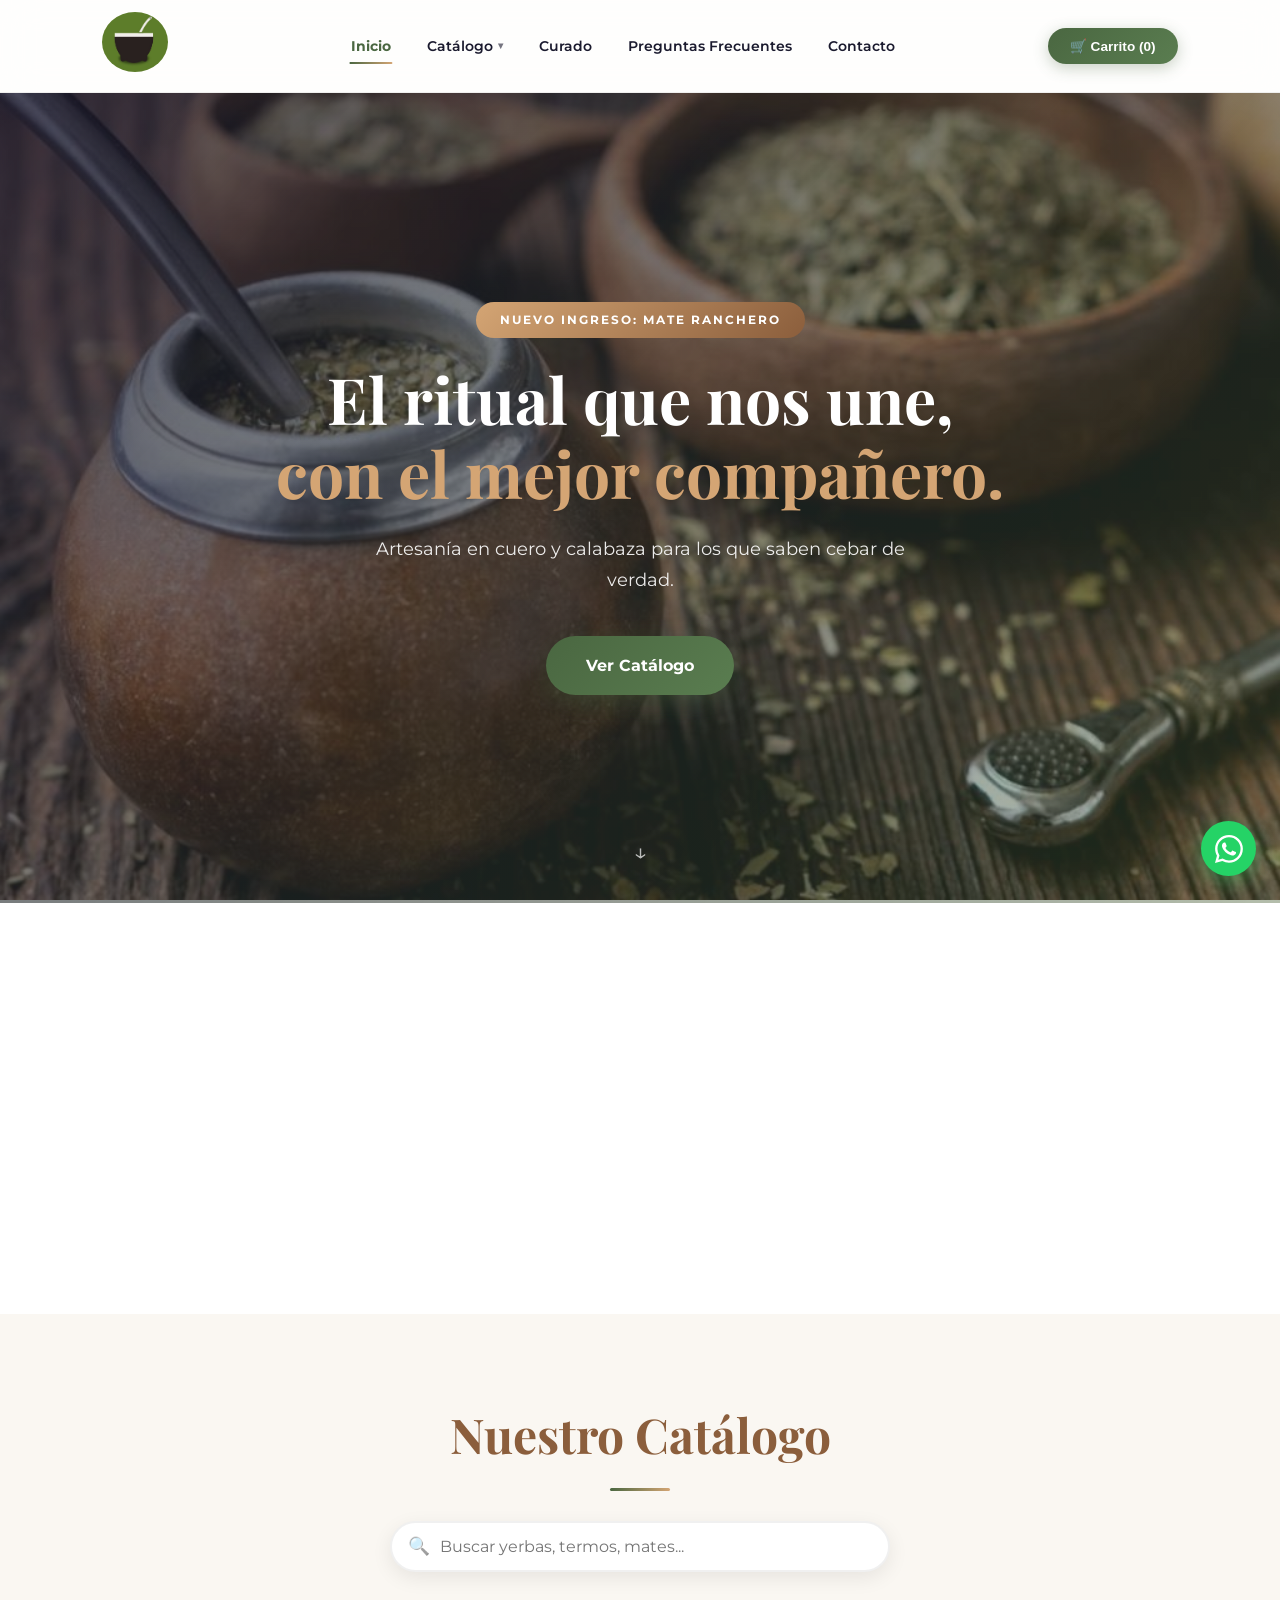
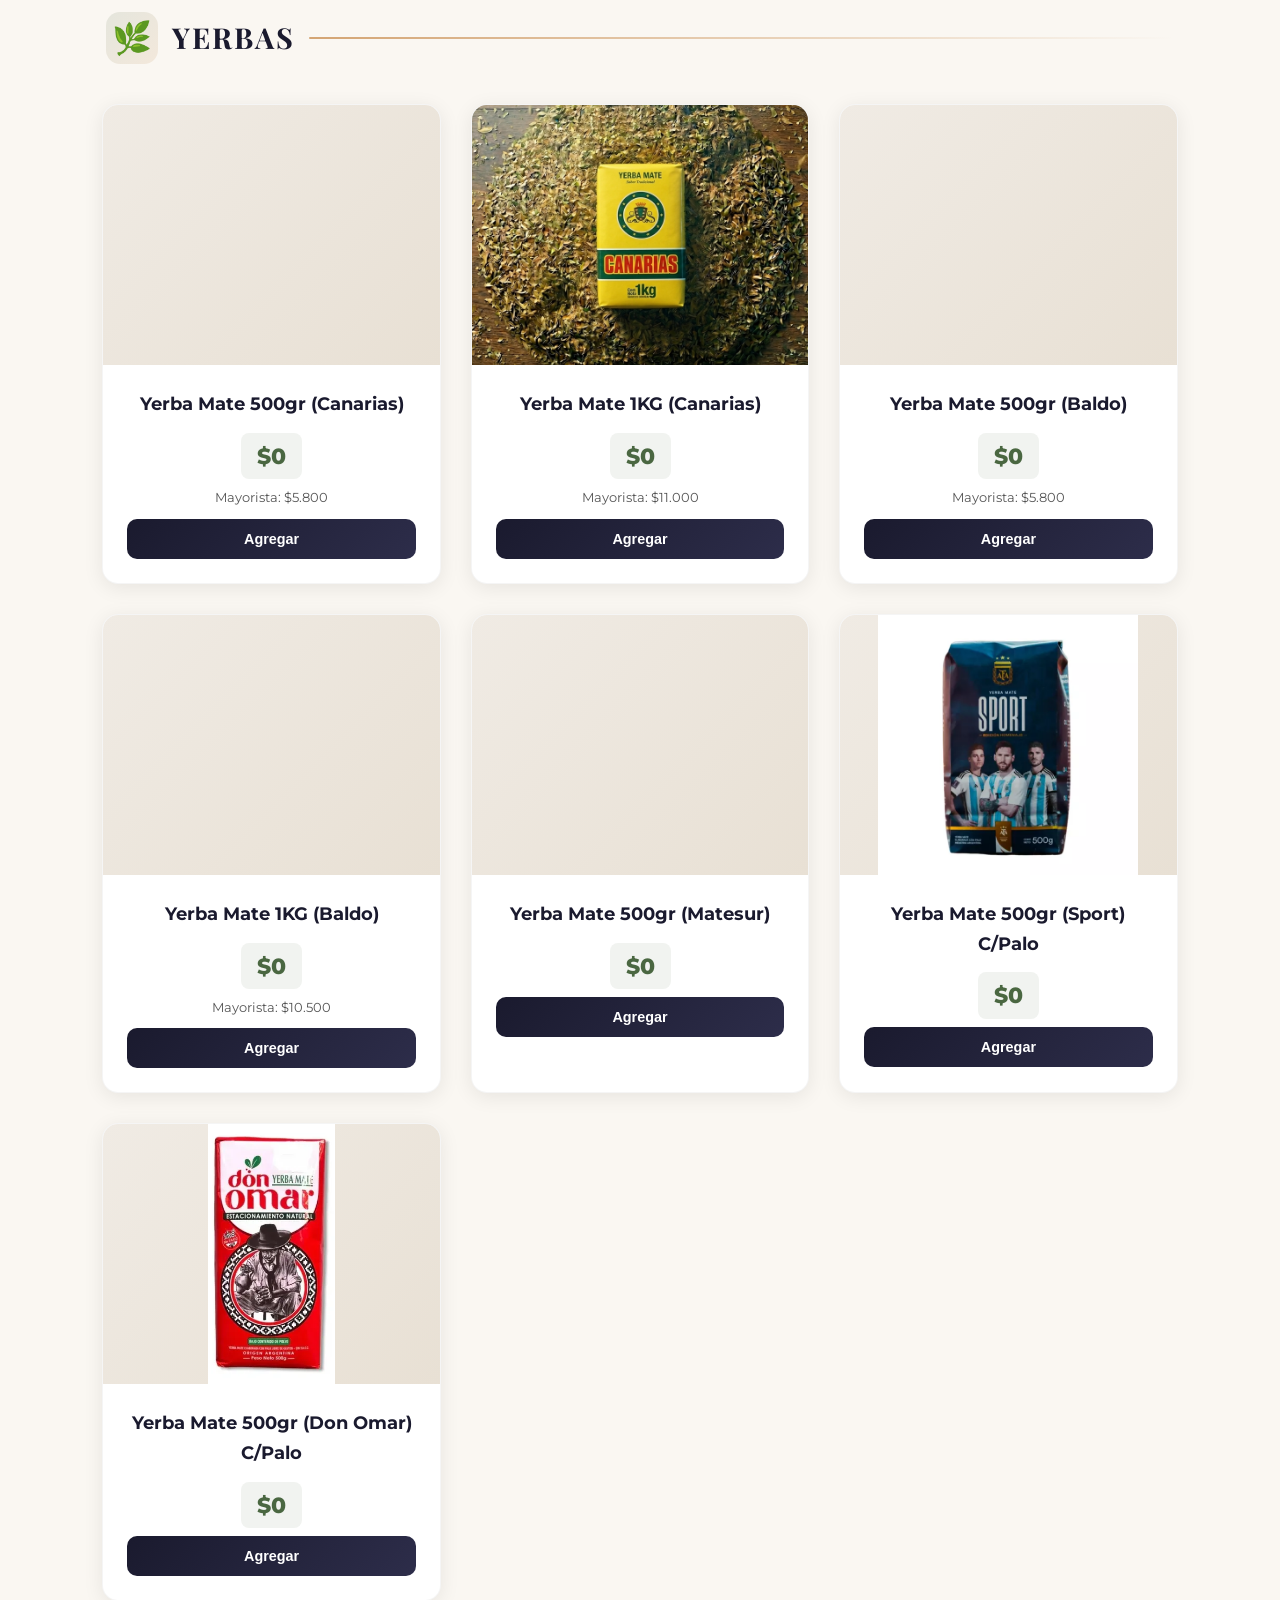
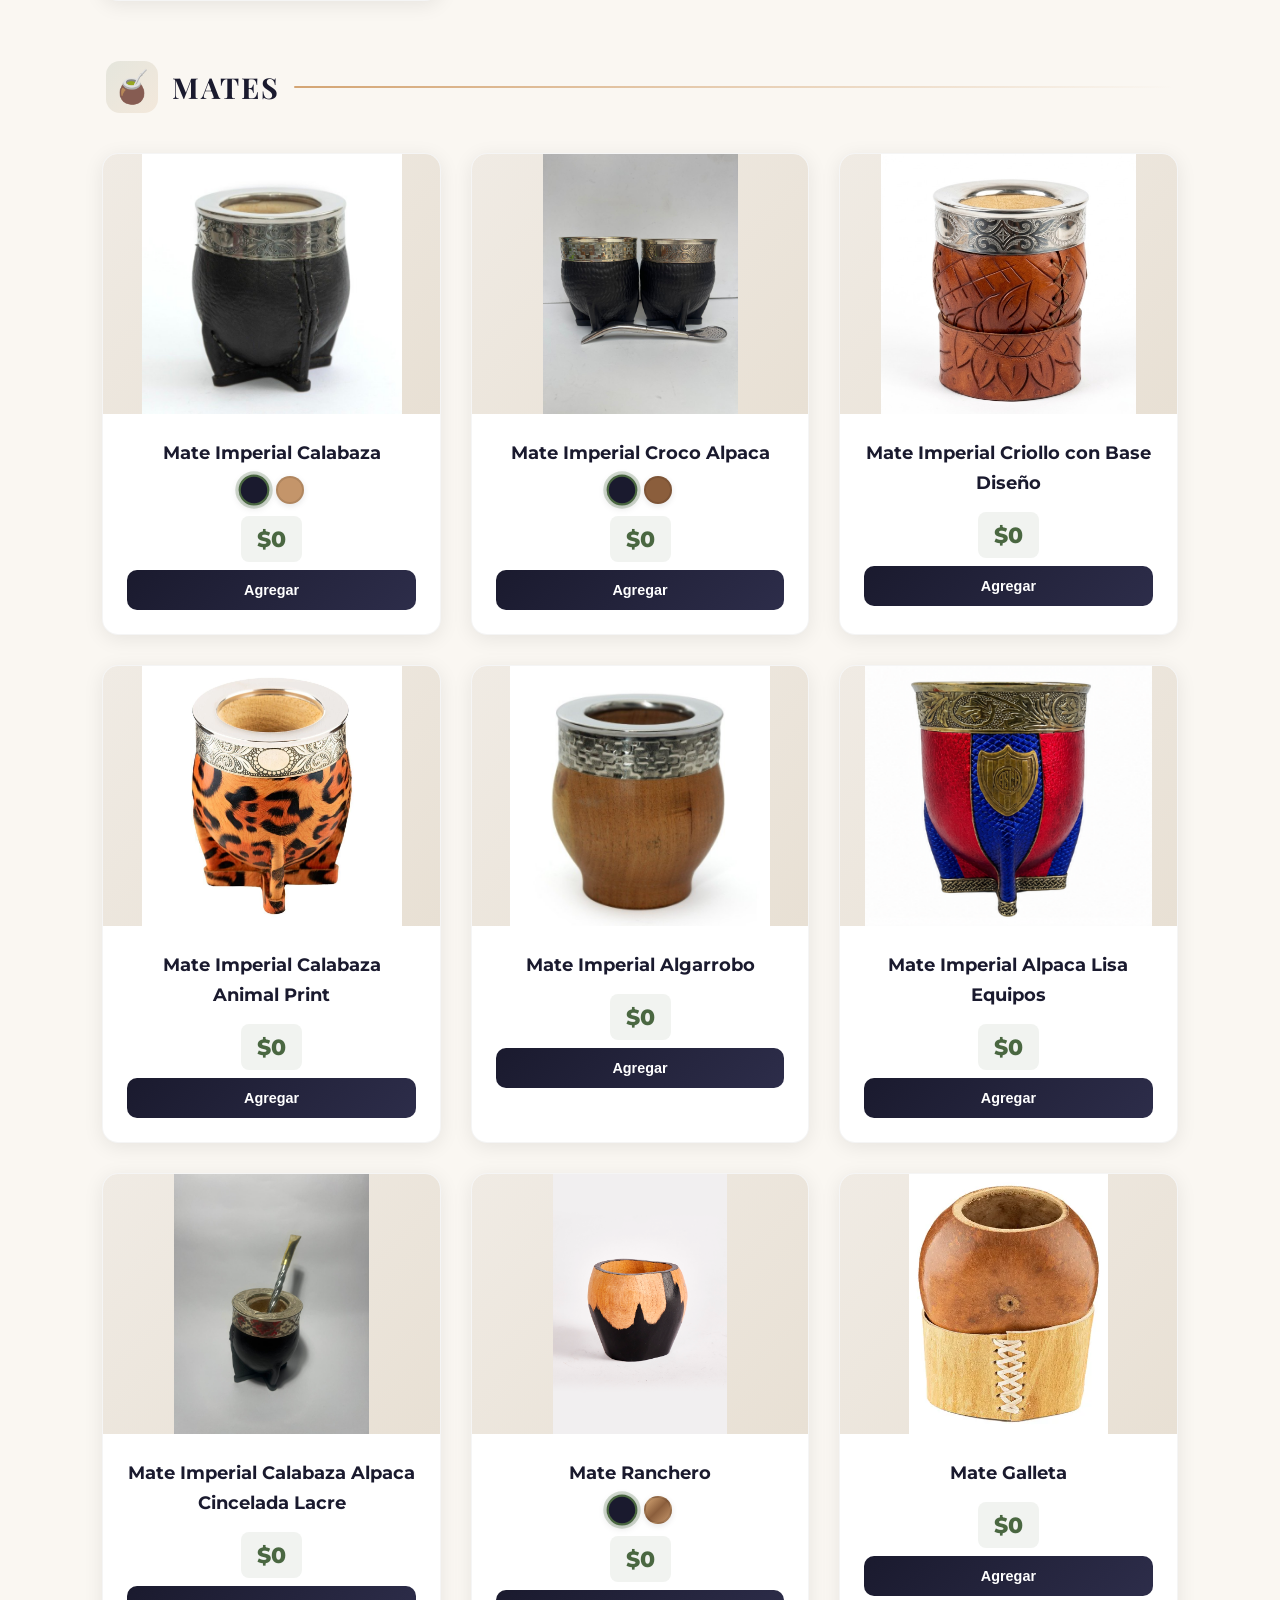
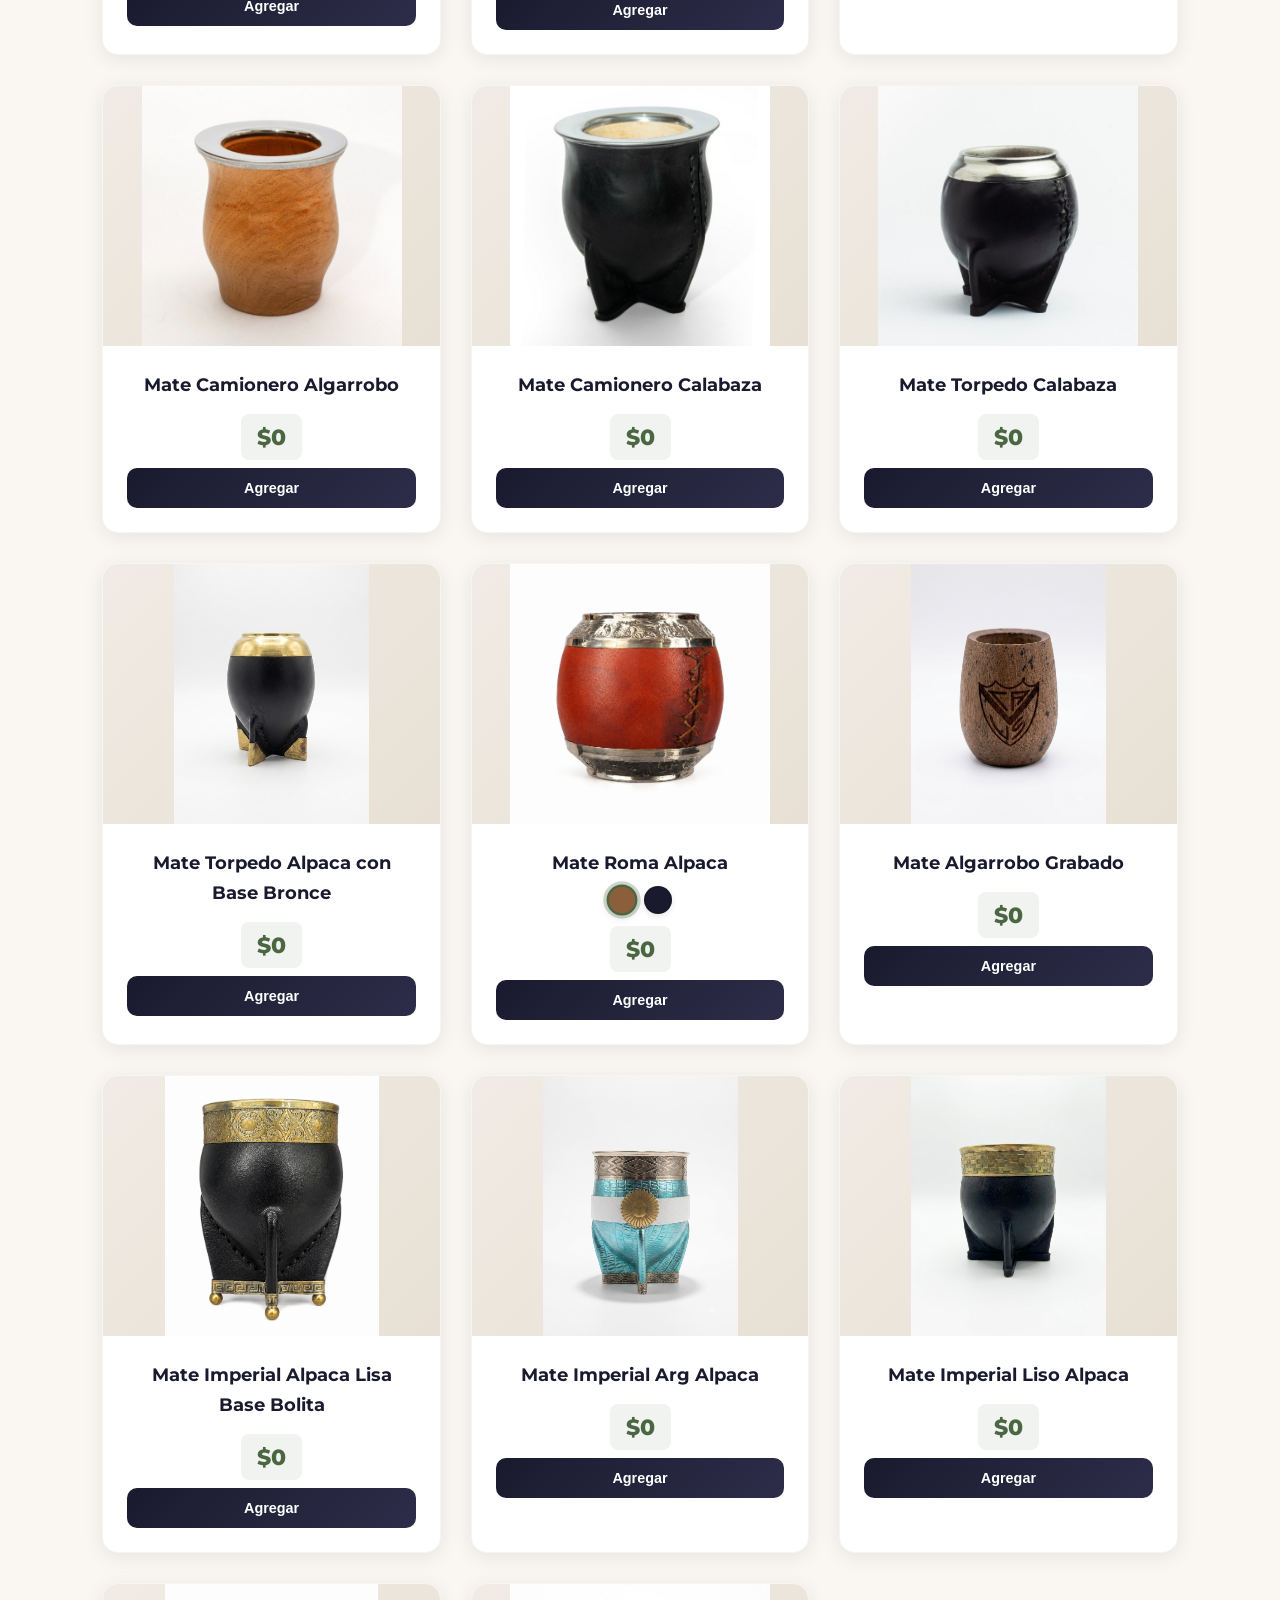
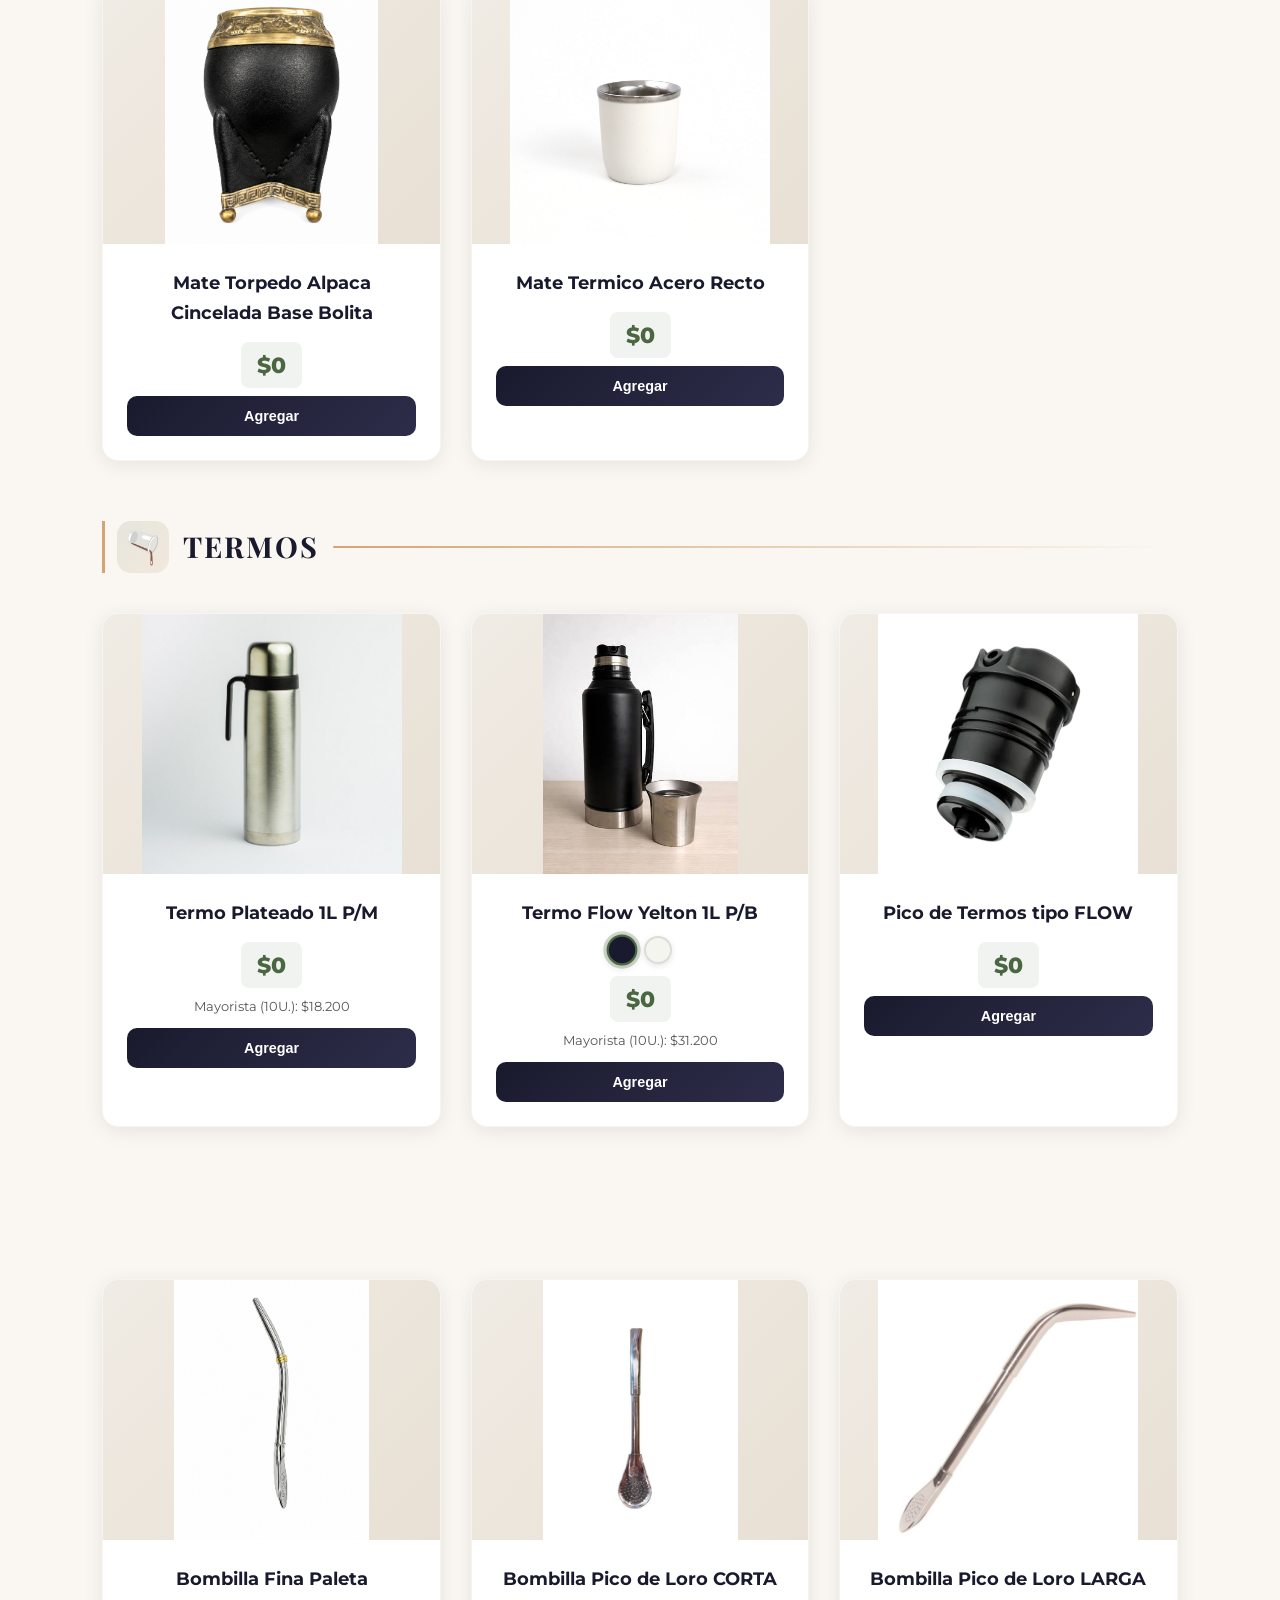
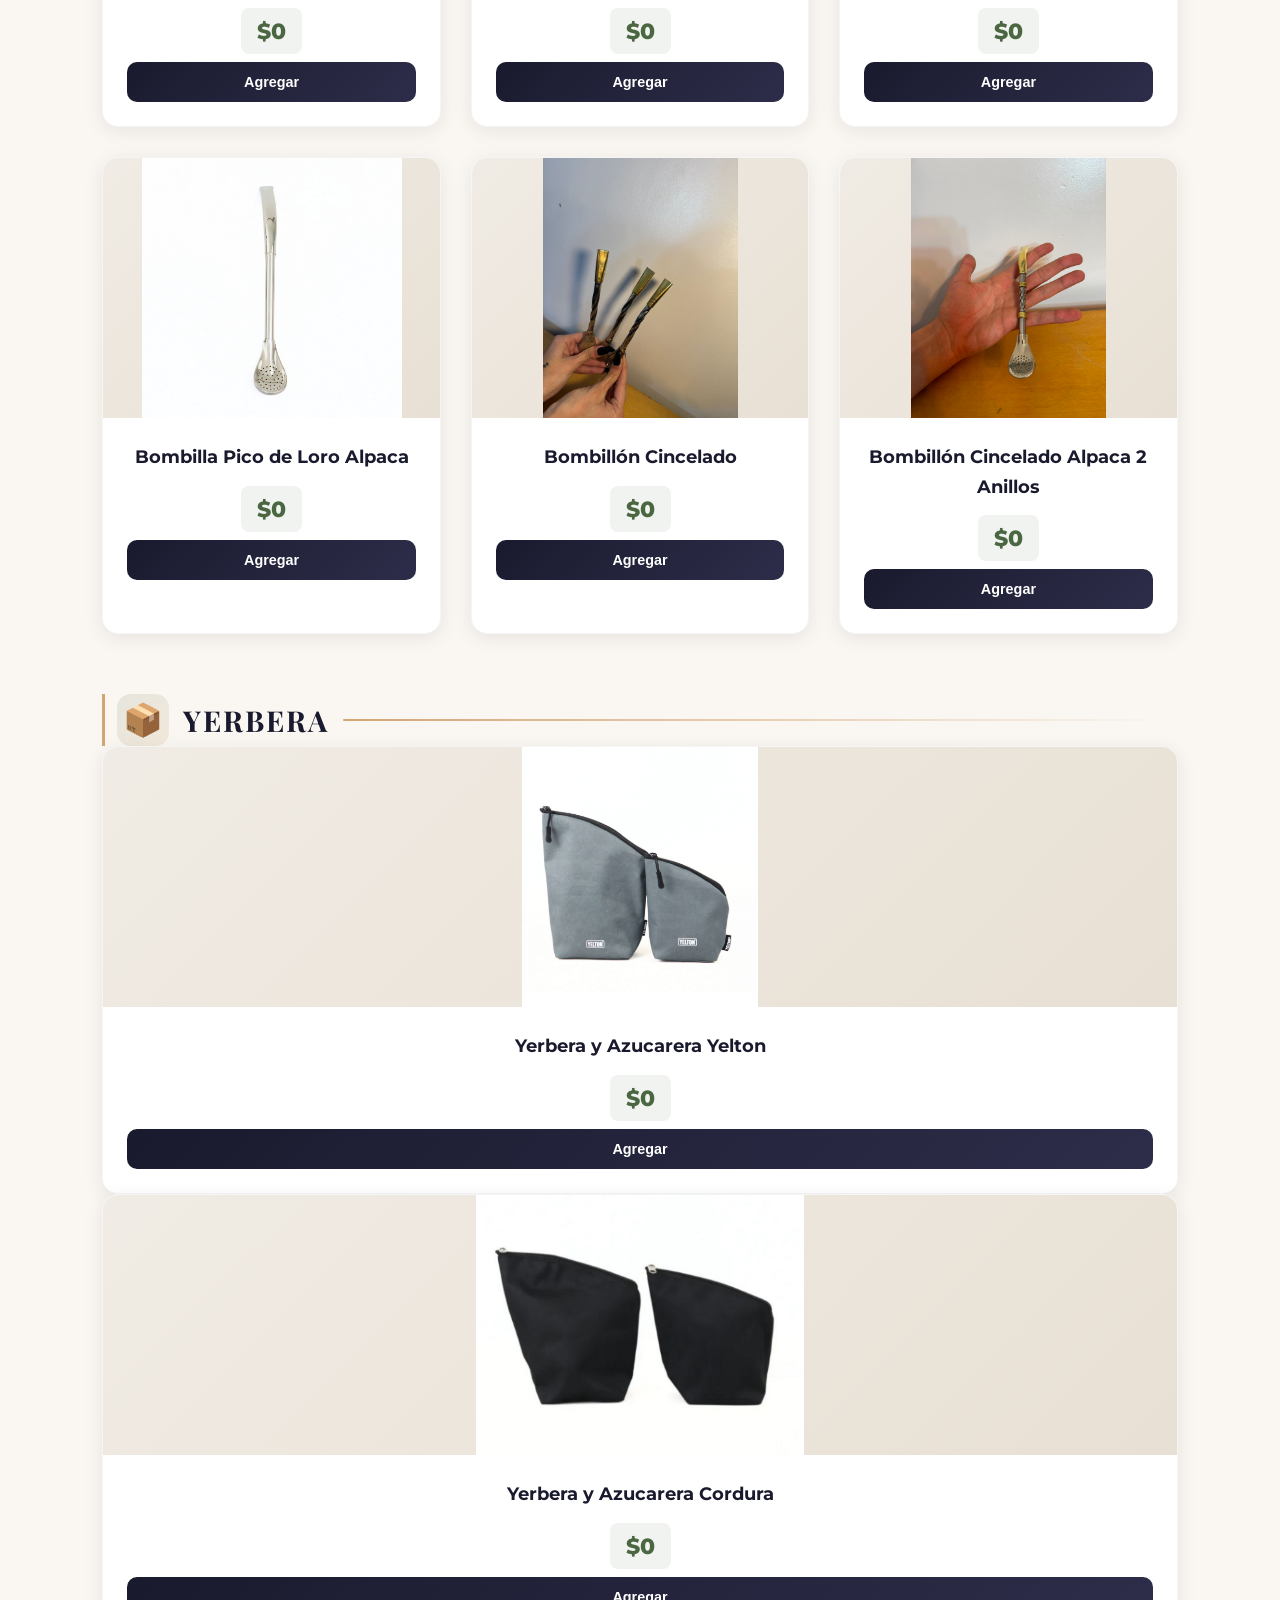
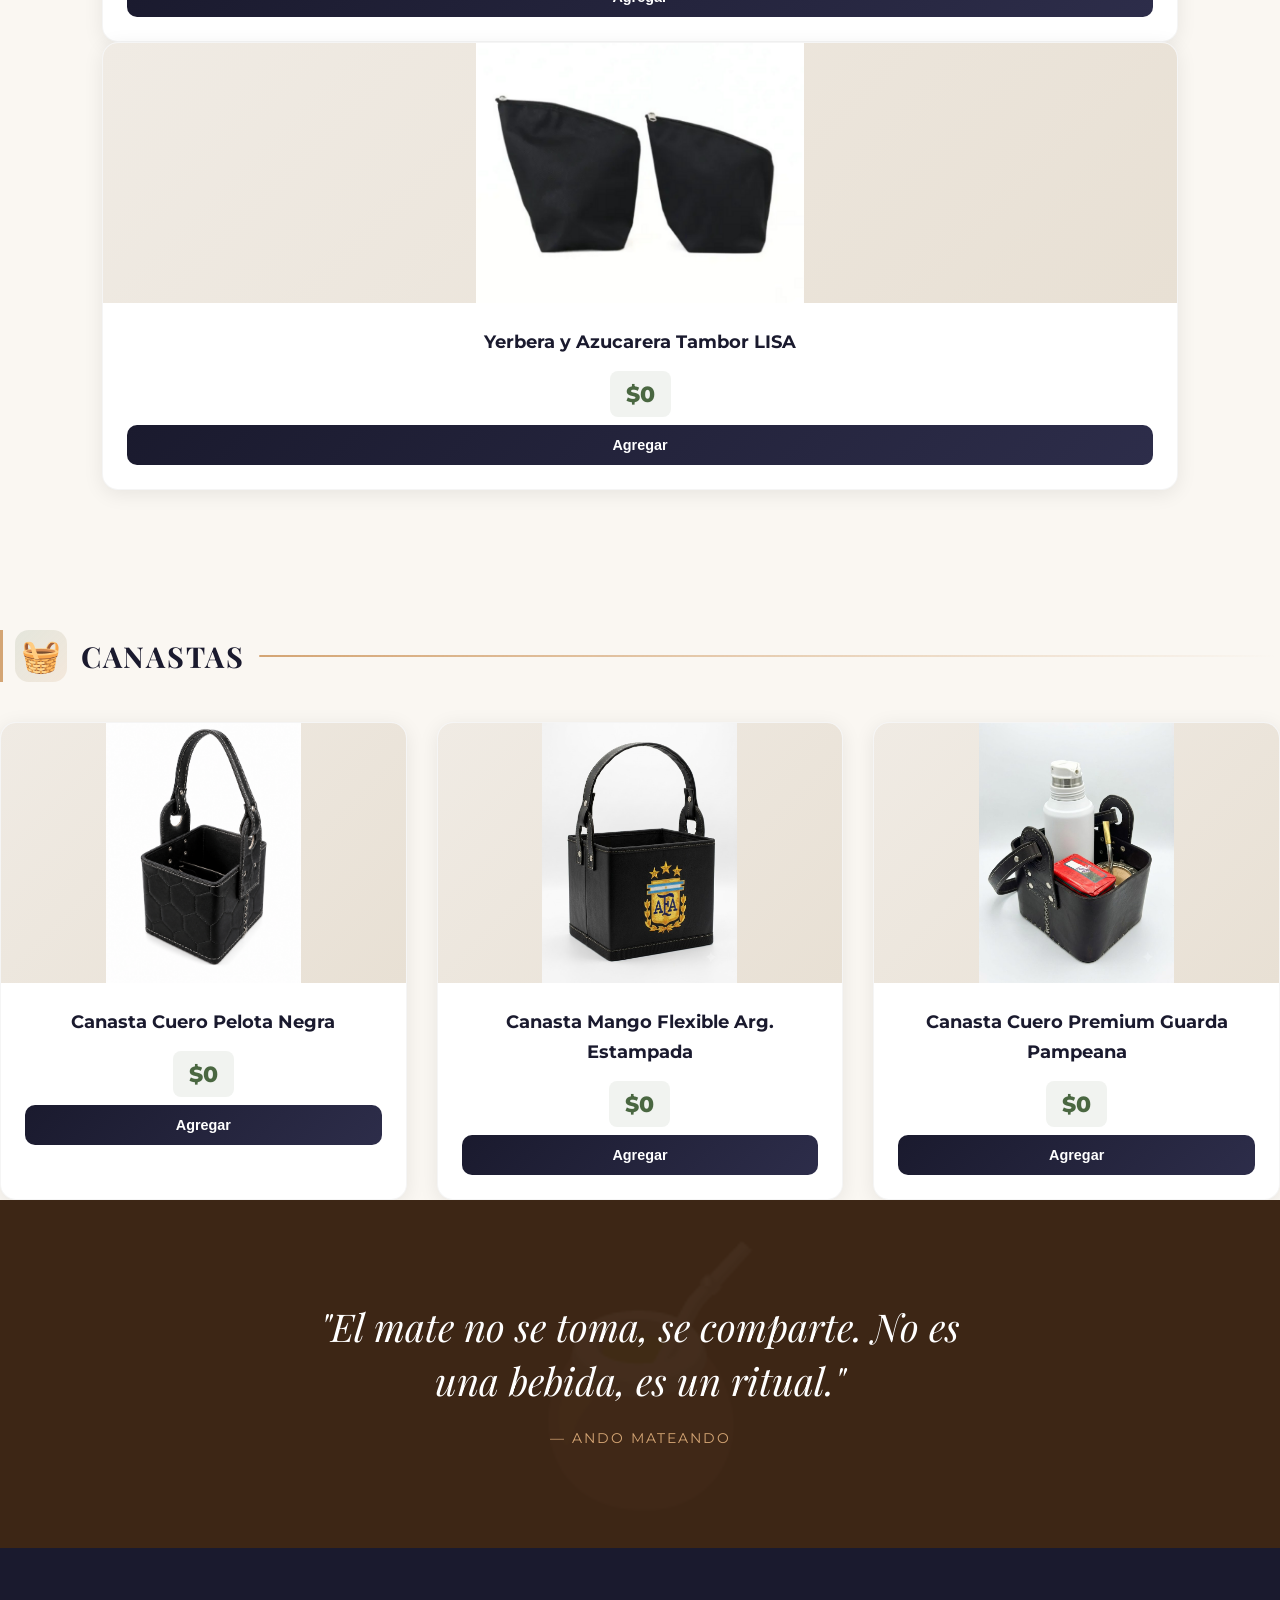
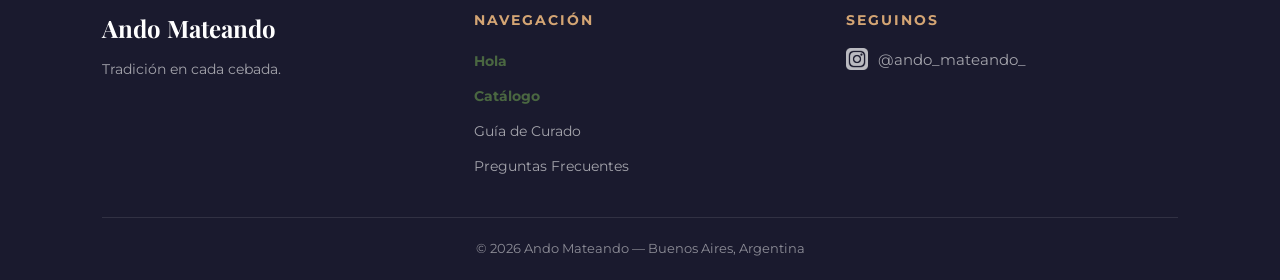
==== commit 6ef34819: "as as" ====
--- a/index.html
+++ b/index.html
@@ -698,10 +698,10 @@
                 </div>
             </article>
 
-            <!-- stock-14: Bombillón Cincelado Alpaca 2 Anillos -->
-            <article class="product-card animate-on-scroll">
-                <div class="product-img">
-                    <img src="Bombillon cincelado alpaca 2 anillos.jpeg" data-images='["Bombillon cincelado alpaca 2 anillos.jpeg", "Bombillon cincelado alpaca 2 anillos1.jpeg", "Bombillon cincelado alpaca 2 anillos2.jpeg", "Bombillon cincelado alpaca 2 anillos3.jpeg"]' alt="Bombillón Cincelado Alpaca 2 Anillos"
+            <!-- stock-14: Bombilla Cincelada Alpaca 2 Anillos -->
+            <article class="product-card animate-on-scroll">
+                <div class="product-img">
+                    <img src="Bombilla cincelado alpaca 2 anillos.jpeg" data-images='["Bombilla cincelado alpaca 2 anillos.jpeg", "Bombilla cincelado alpaca 2 anillos1.jpeg", "Bombilla cincelado alpaca 2 anillos2.jpeg", "Bombilla cincelado alpaca 2 anillos3.jpeg"]' alt="Bombilla Cincelada Alpaca 2 Anillos"
                          style="transform: scale(1); transform-origin: center center;" onclick="abrirLightbox(this)">
                 </div>
                 <div class="product-info">
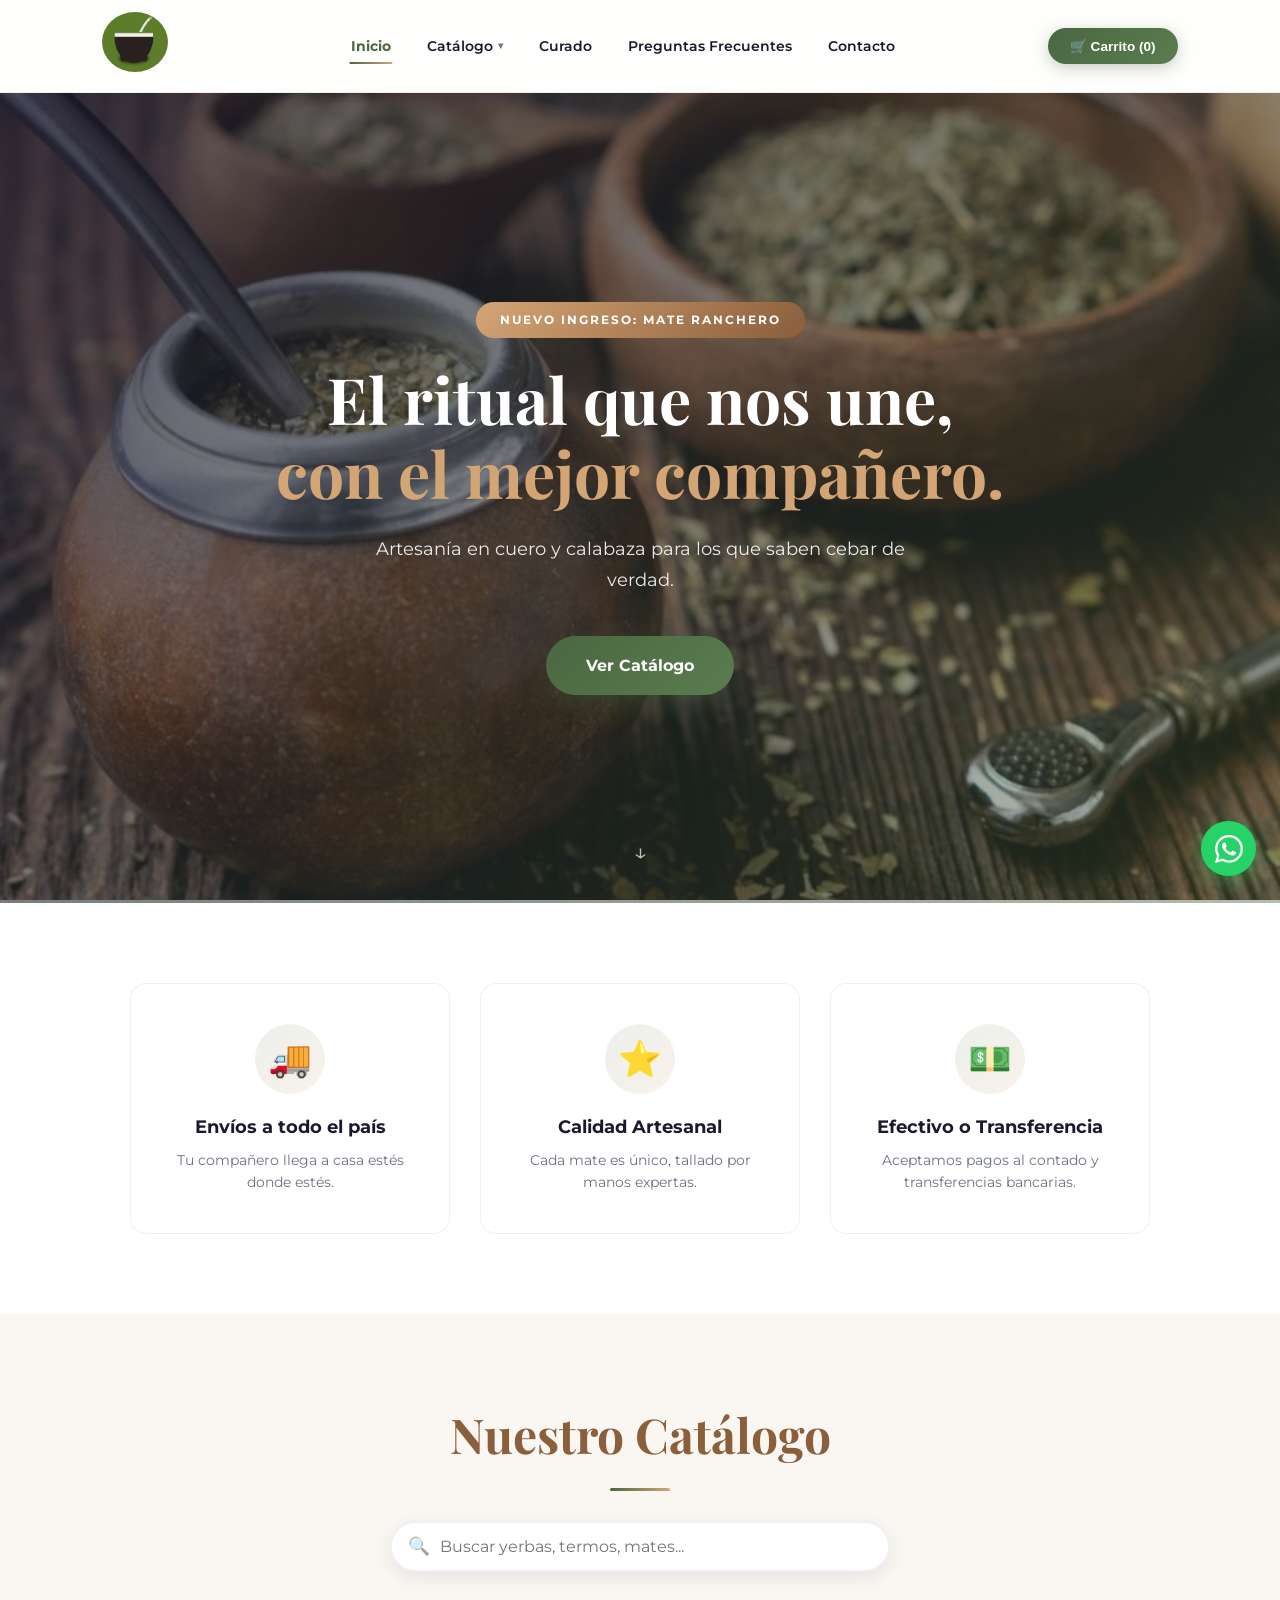
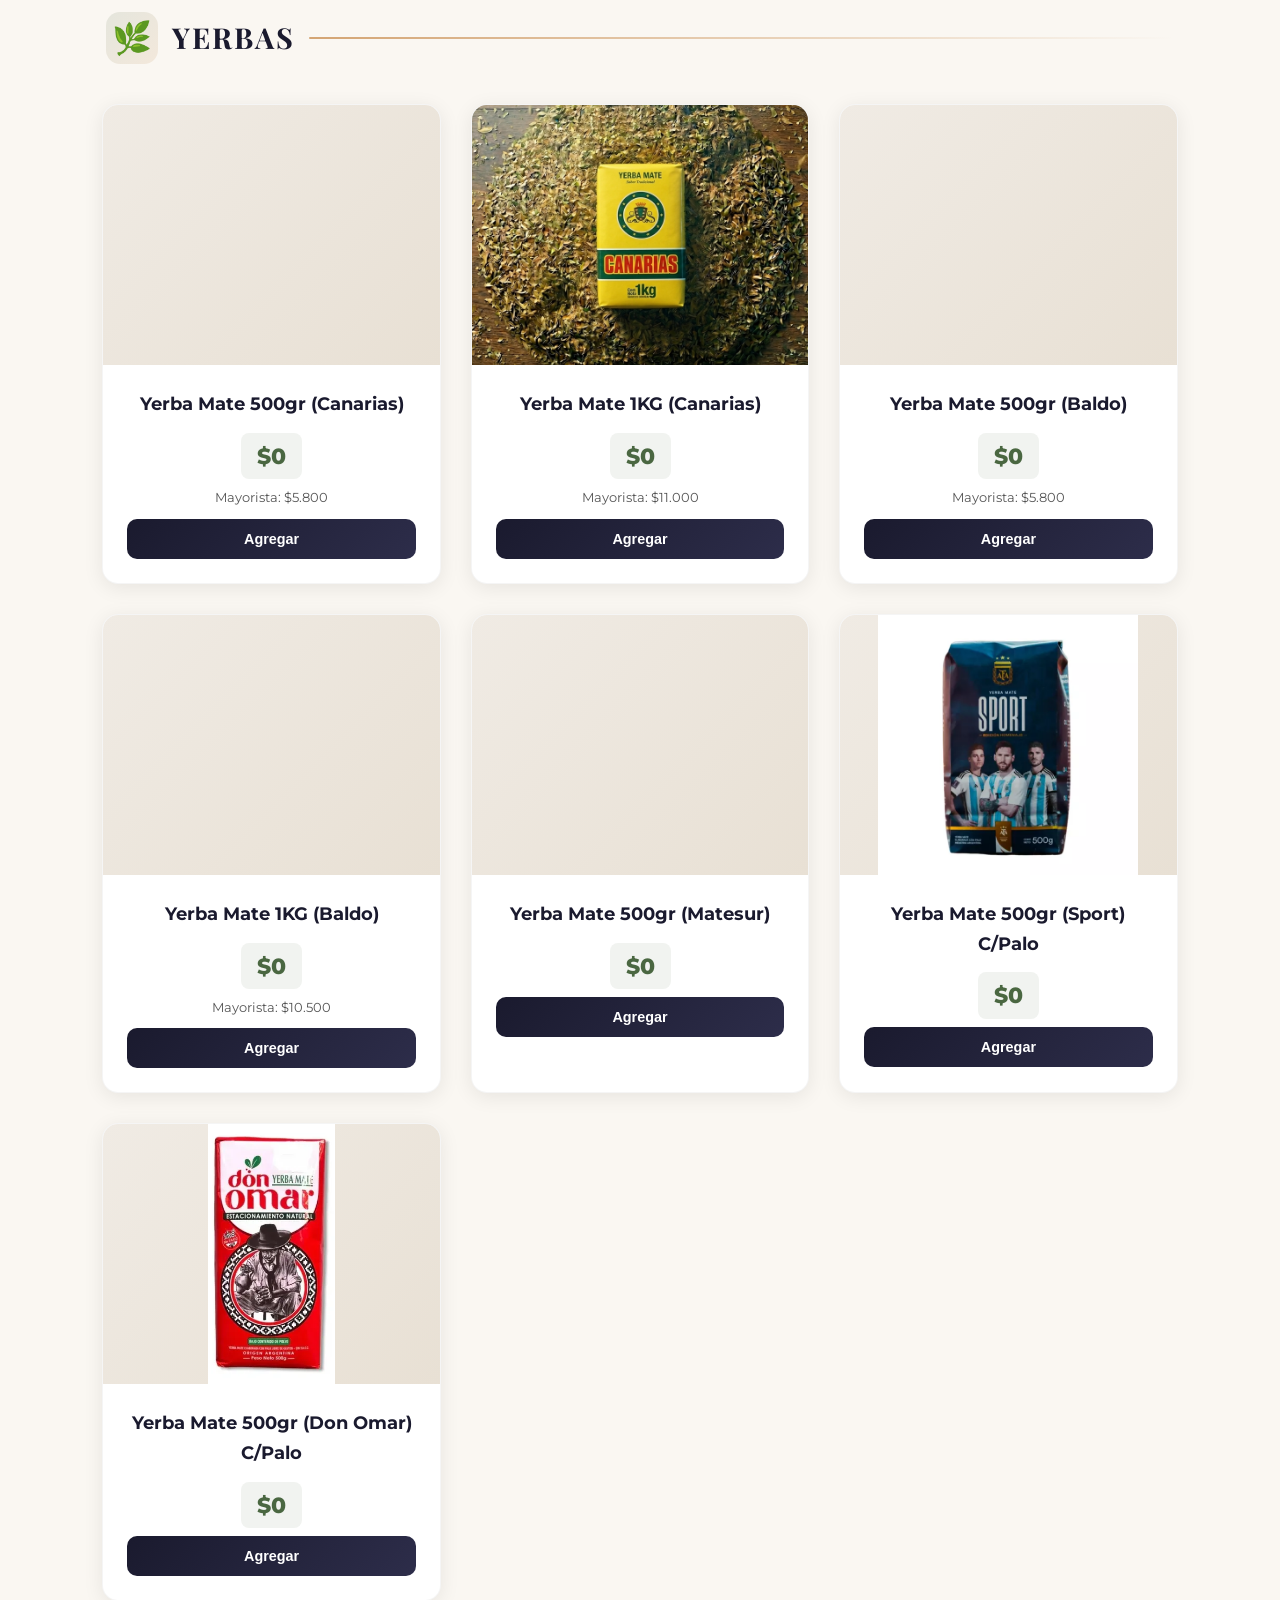
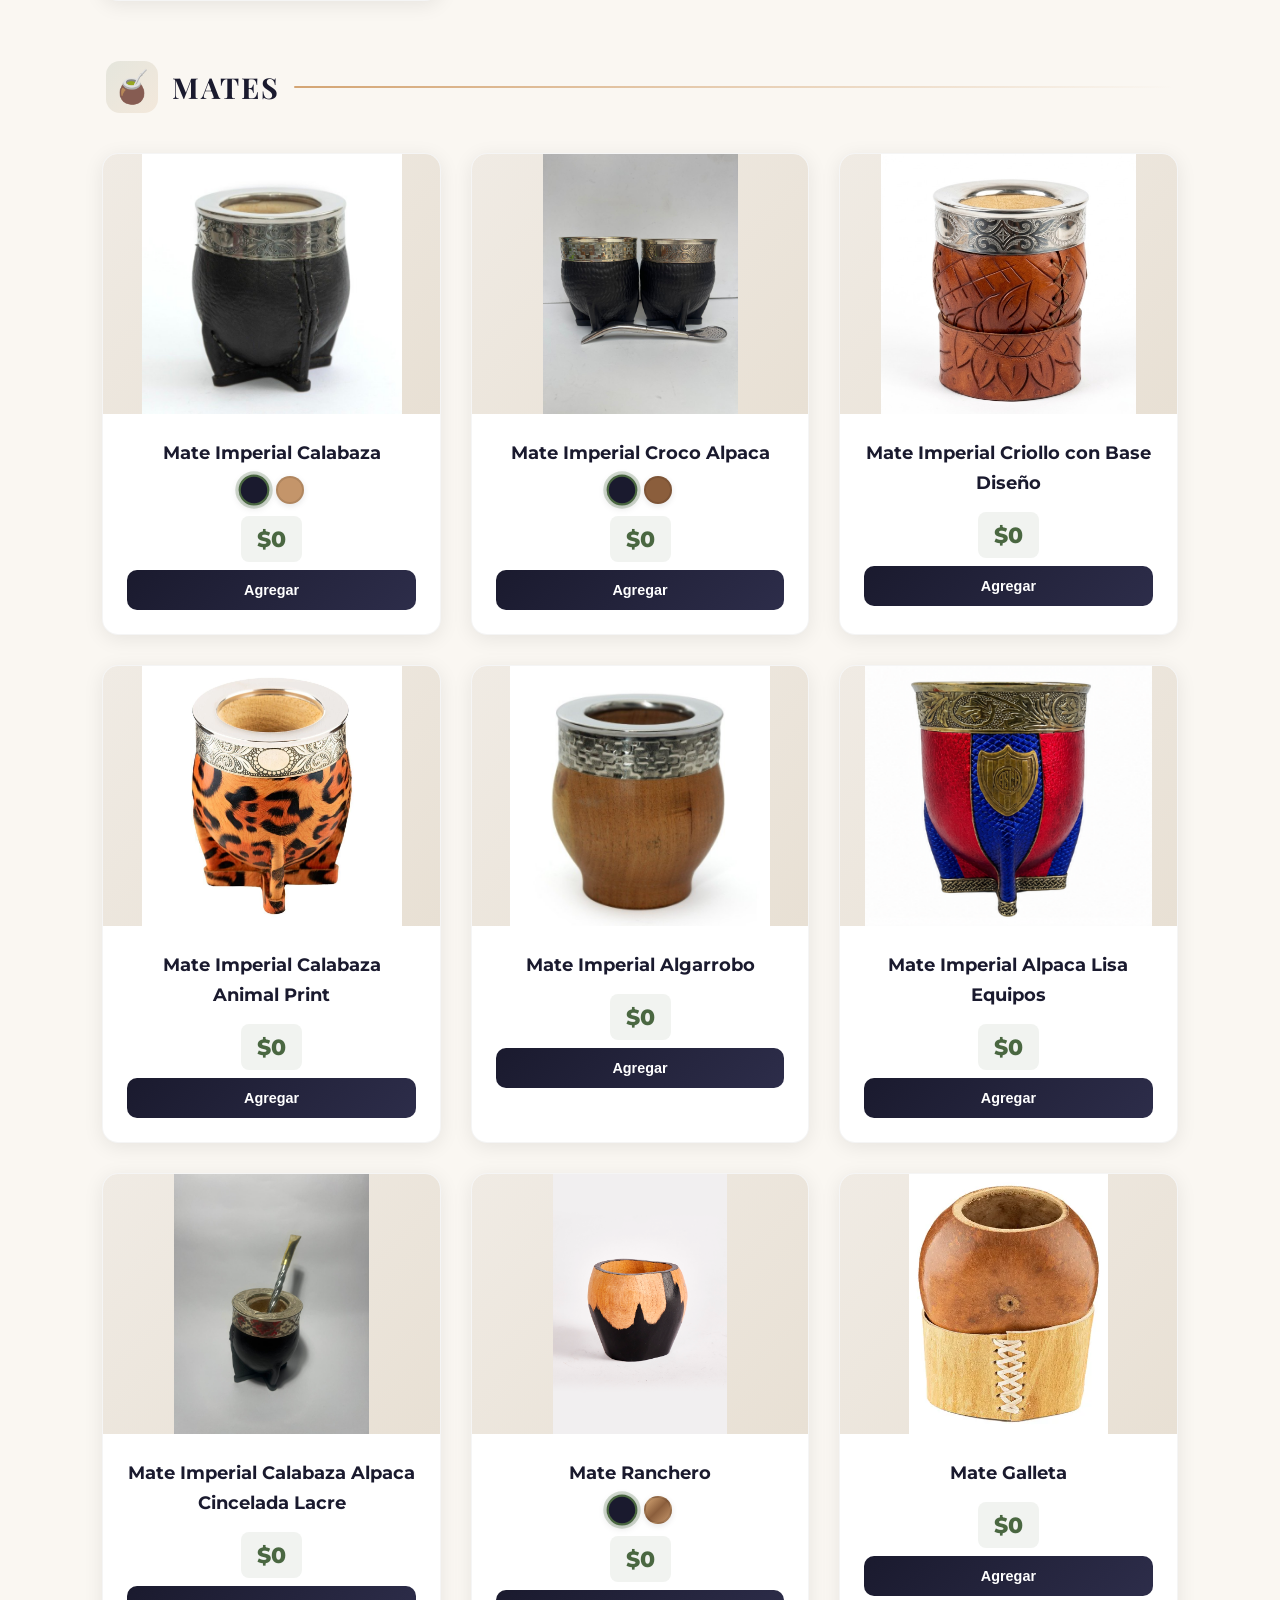
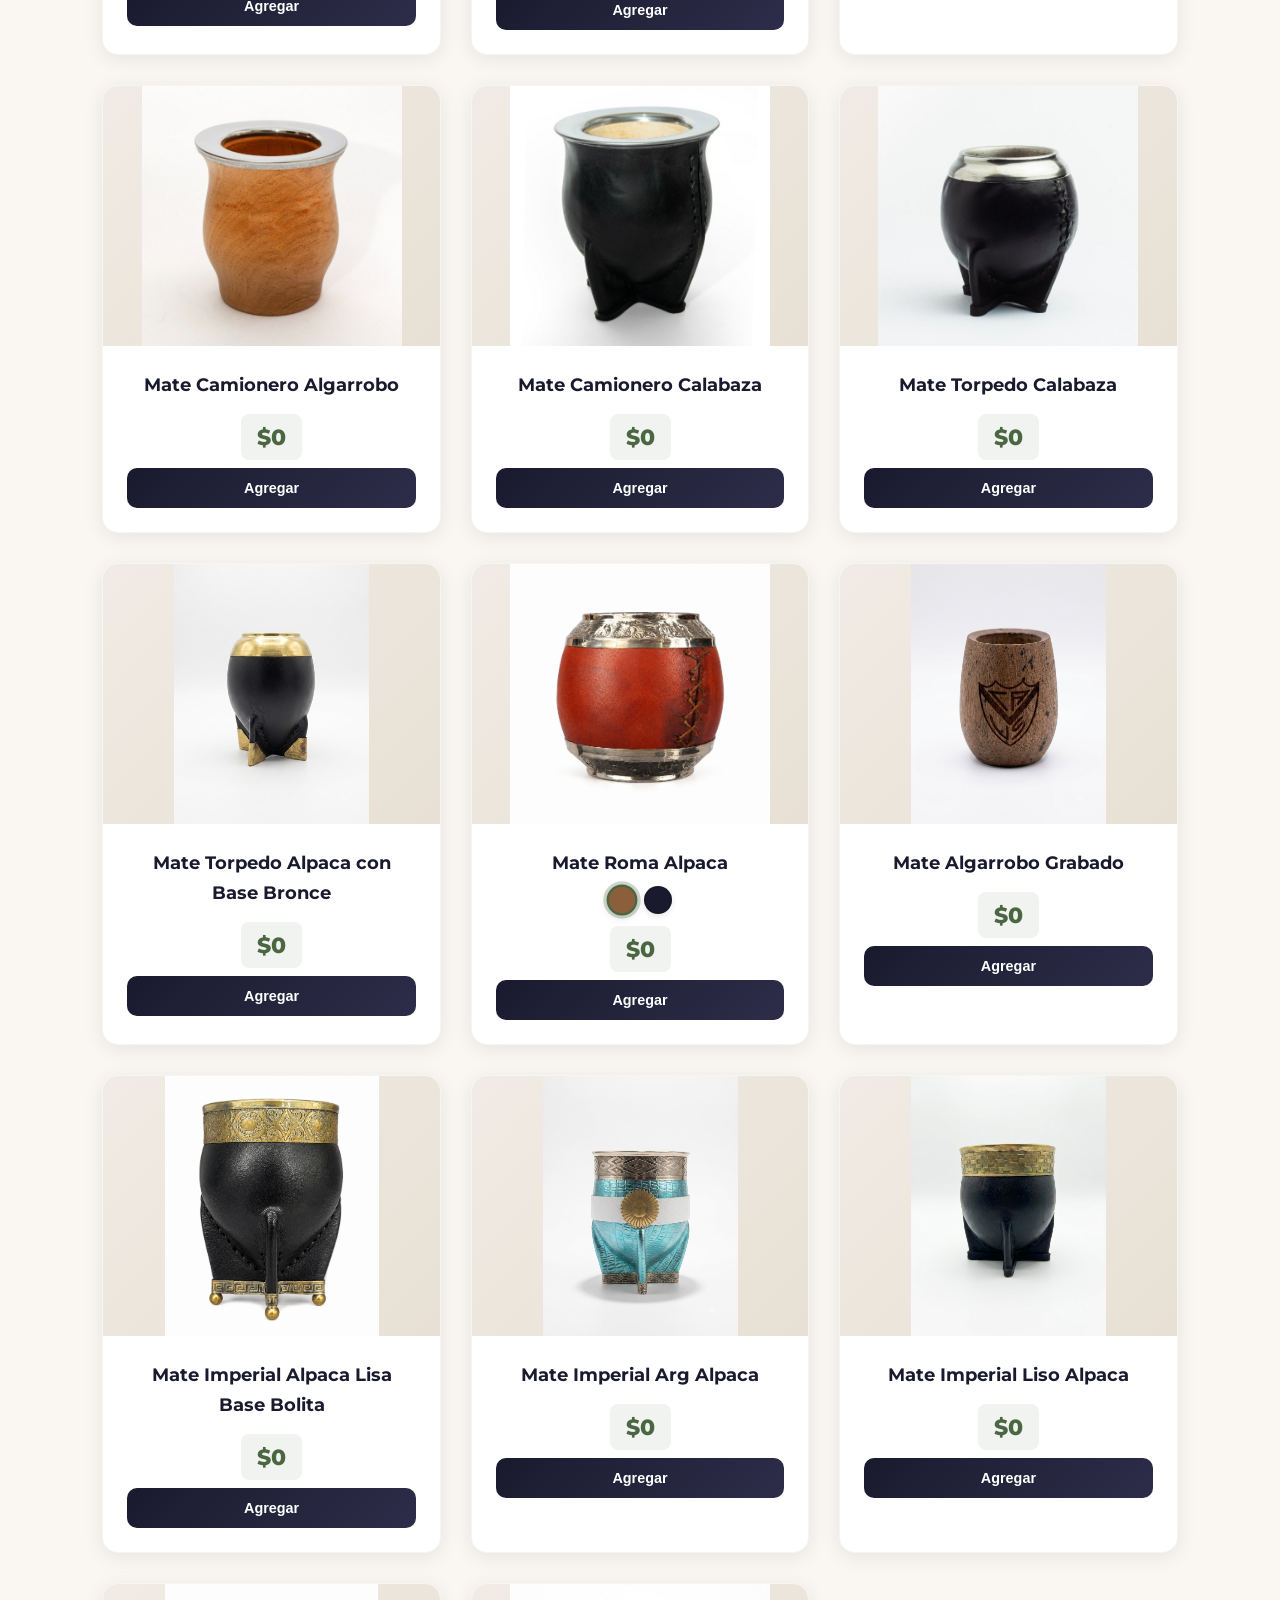
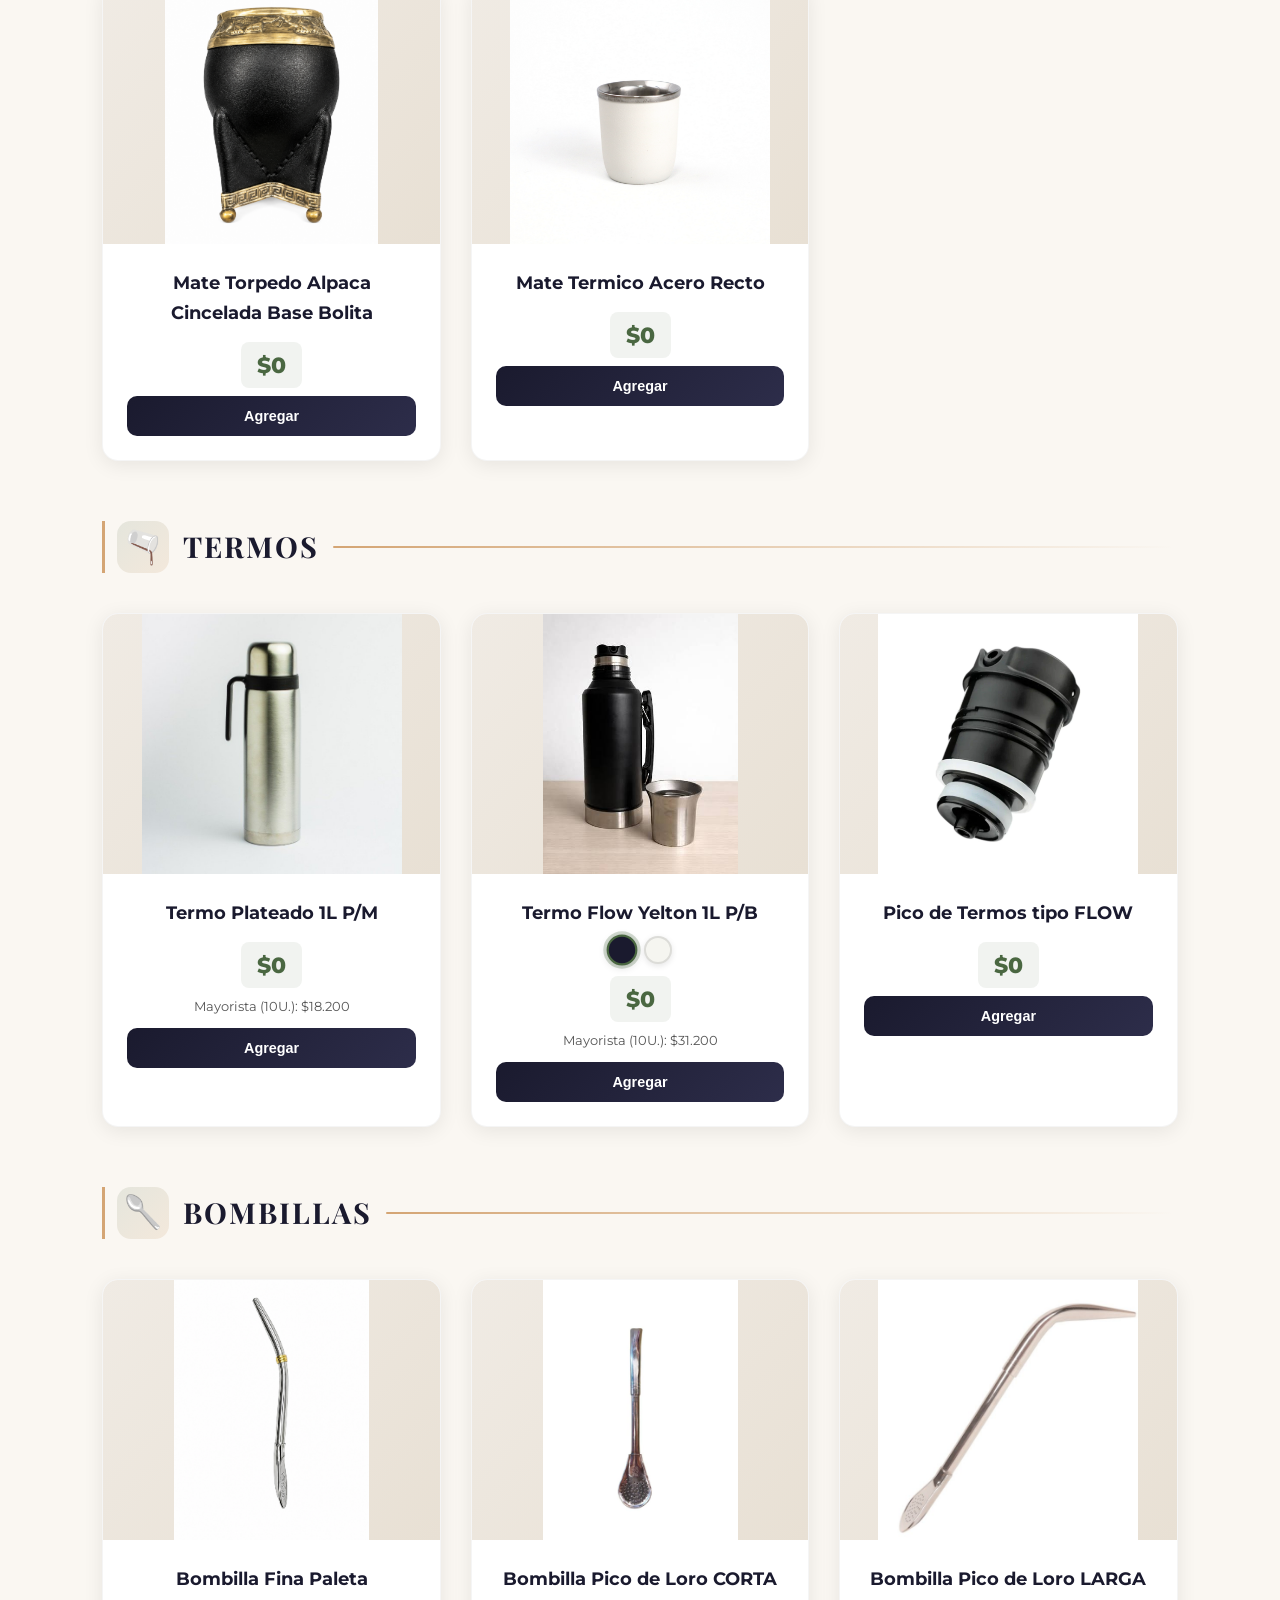
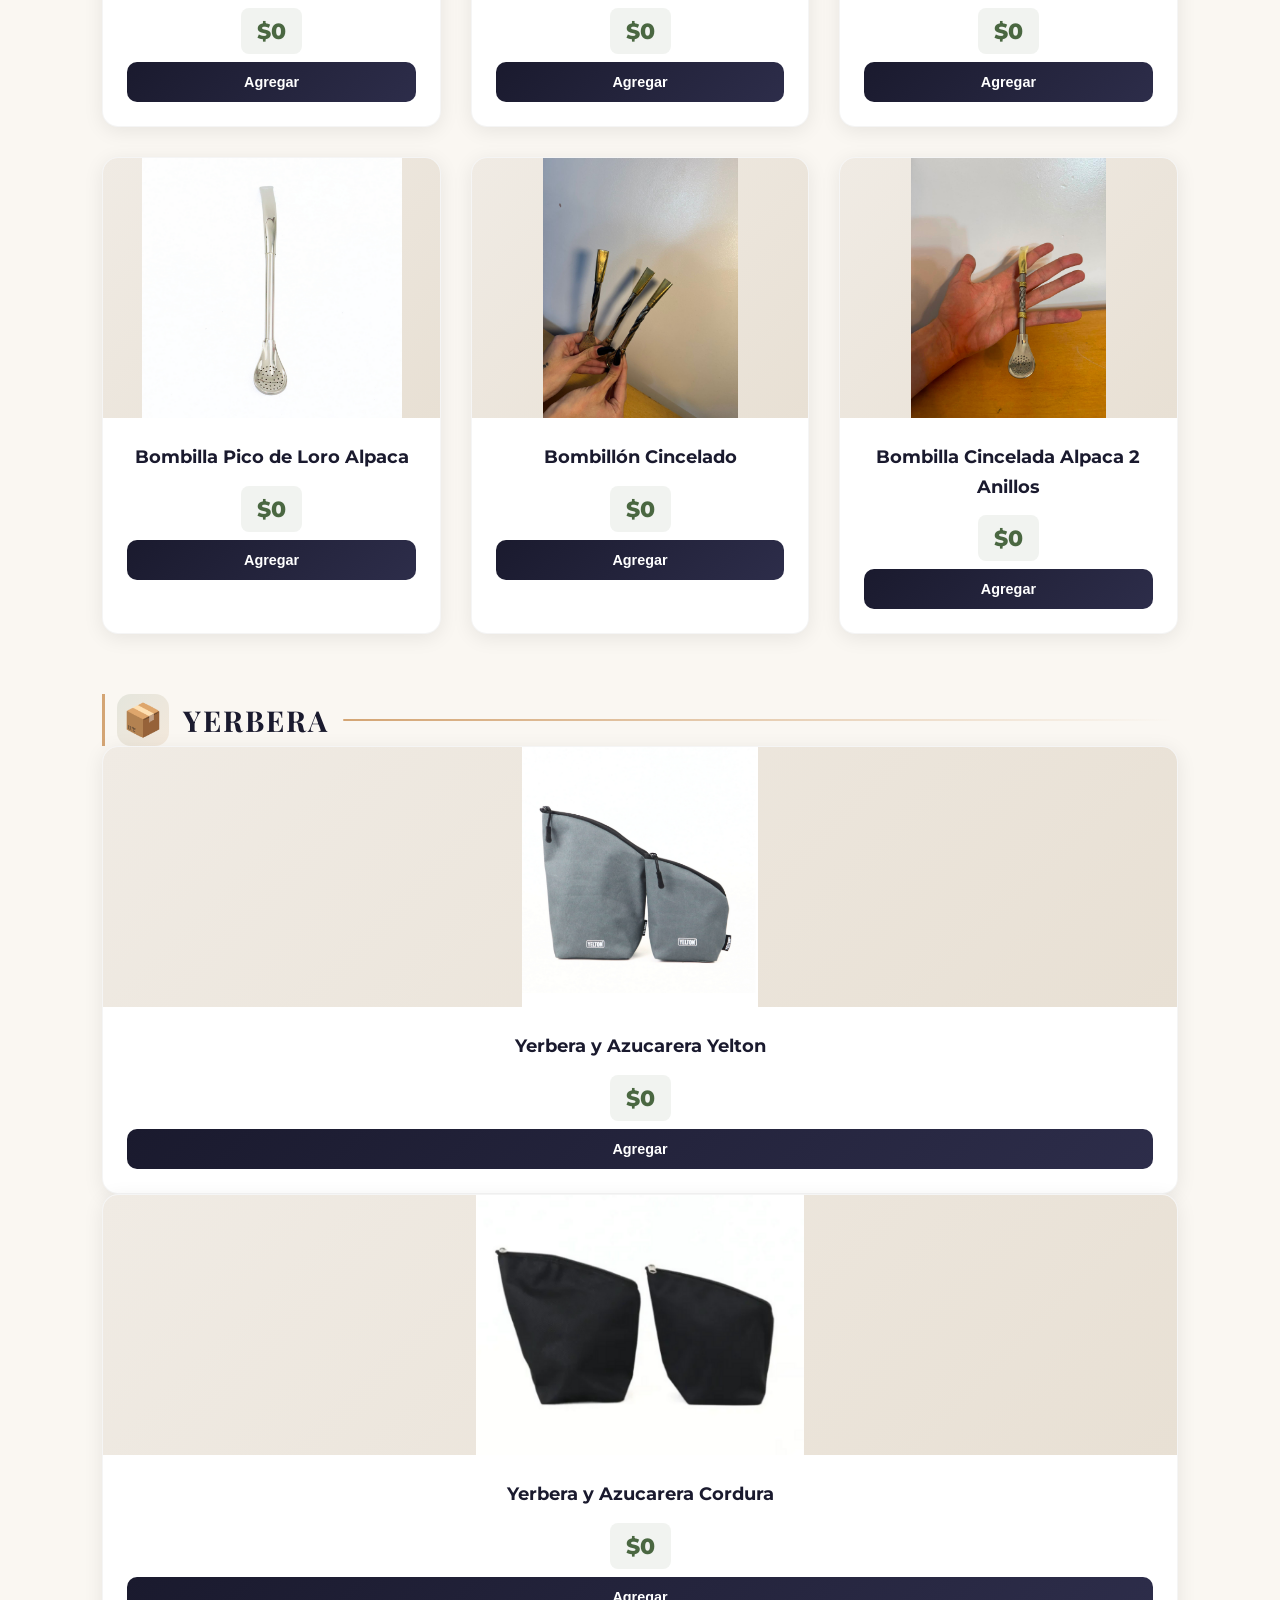
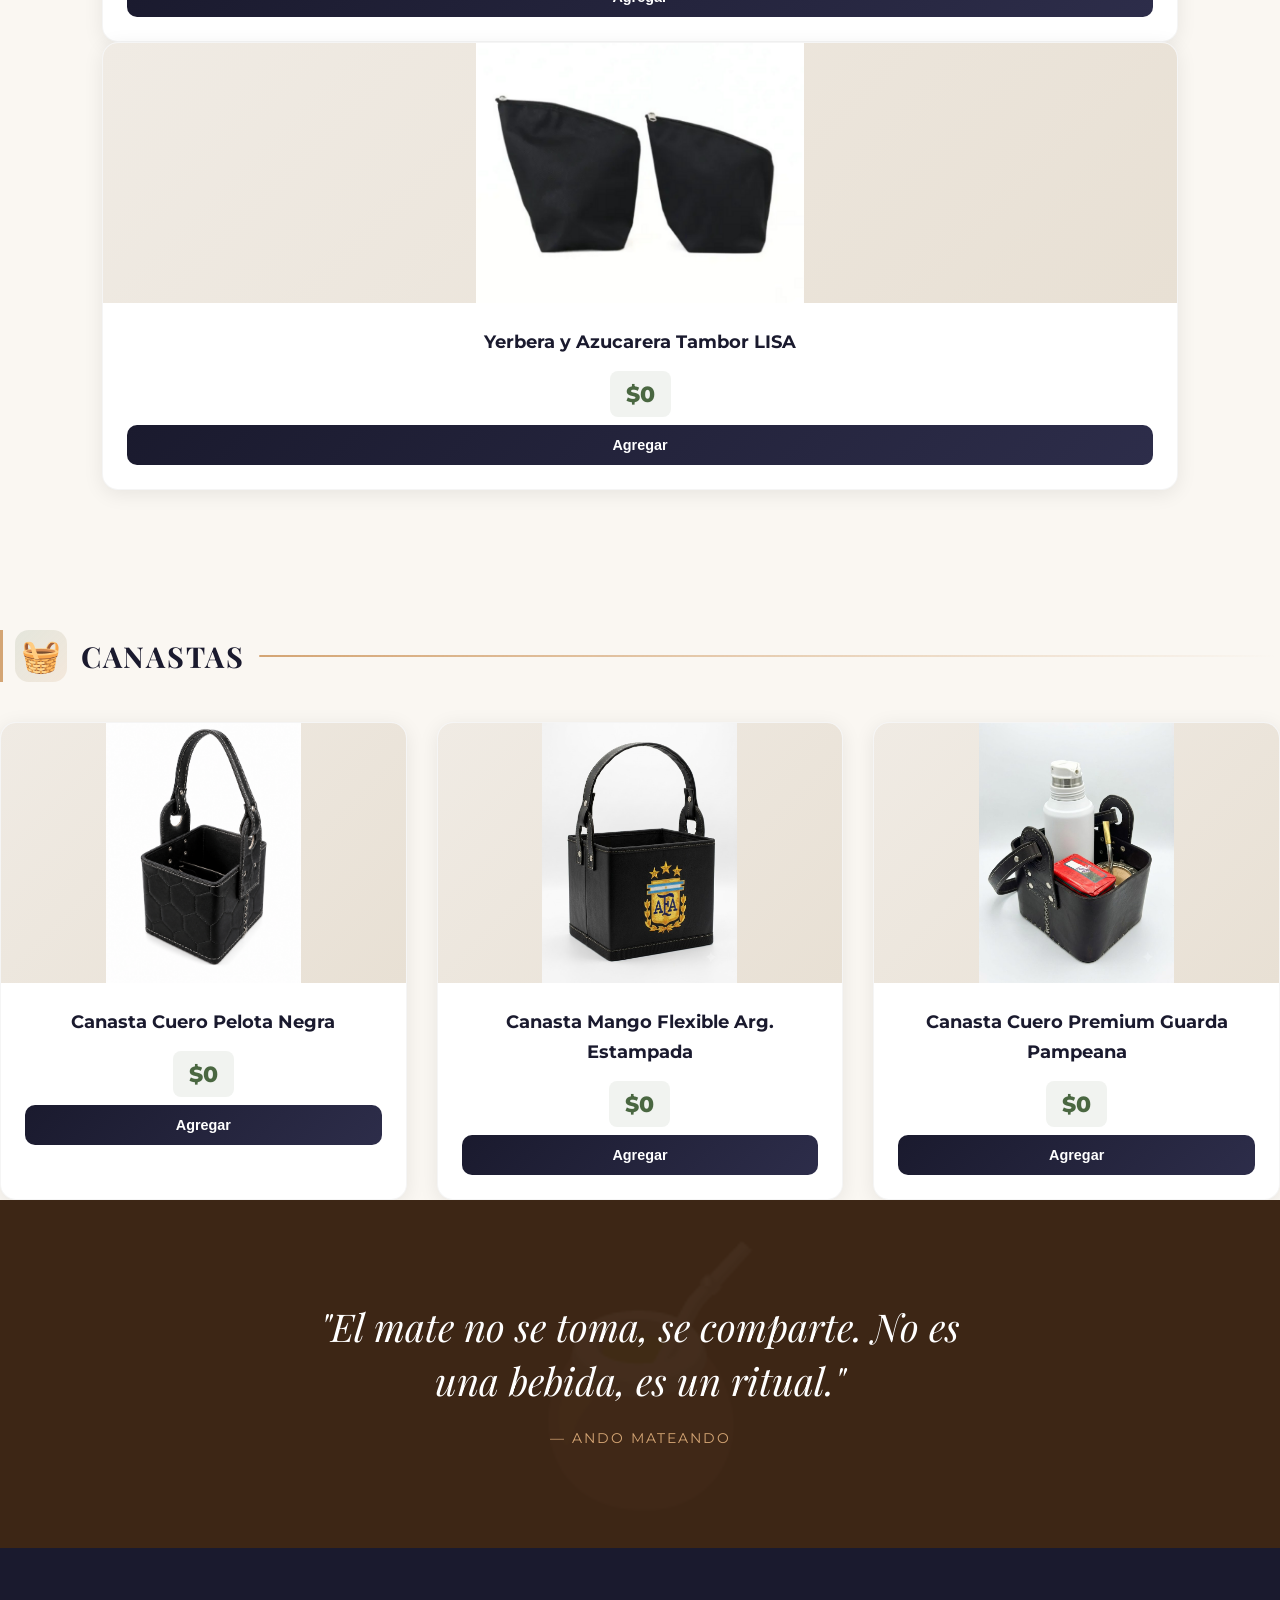
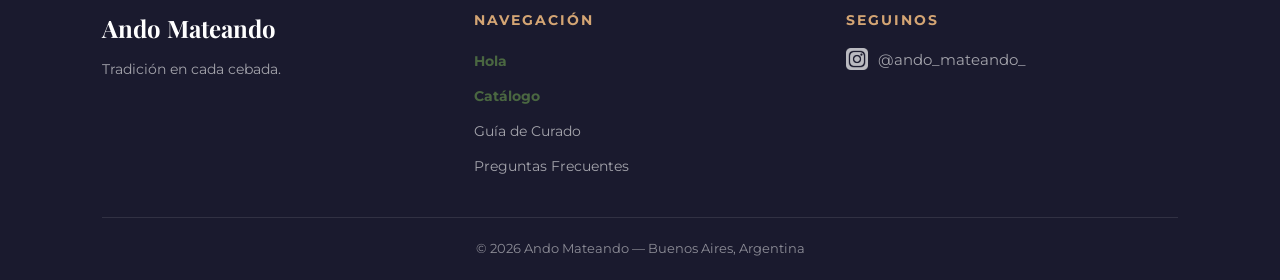
==== commit 141c5d40: "sdfdf fff" ====
--- a/index.html
+++ b/index.html
@@ -705,7 +705,7 @@
                          style="transform: scale(1); transform-origin: center center;" onclick="abrirLightbox(this)">
                 </div>
                 <div class="product-info">
-                    <h4>Bombillón Cincelado Alpaca 2 Anillos</h4>
+                    <h4>Bombilla Cincelada Alpaca 2 Anillos</h4>
                     <span class="price" id="precio-16">$0</span>
                     <p class="stock-info">Stock: <span id="stock-16">0</span></p>
                     <button class="btn-add" onclick="agregarAlCarrito('Bombillón Cincelado Alpaca 2 Anillos', 0, 'stock-16')">Agregar</button>
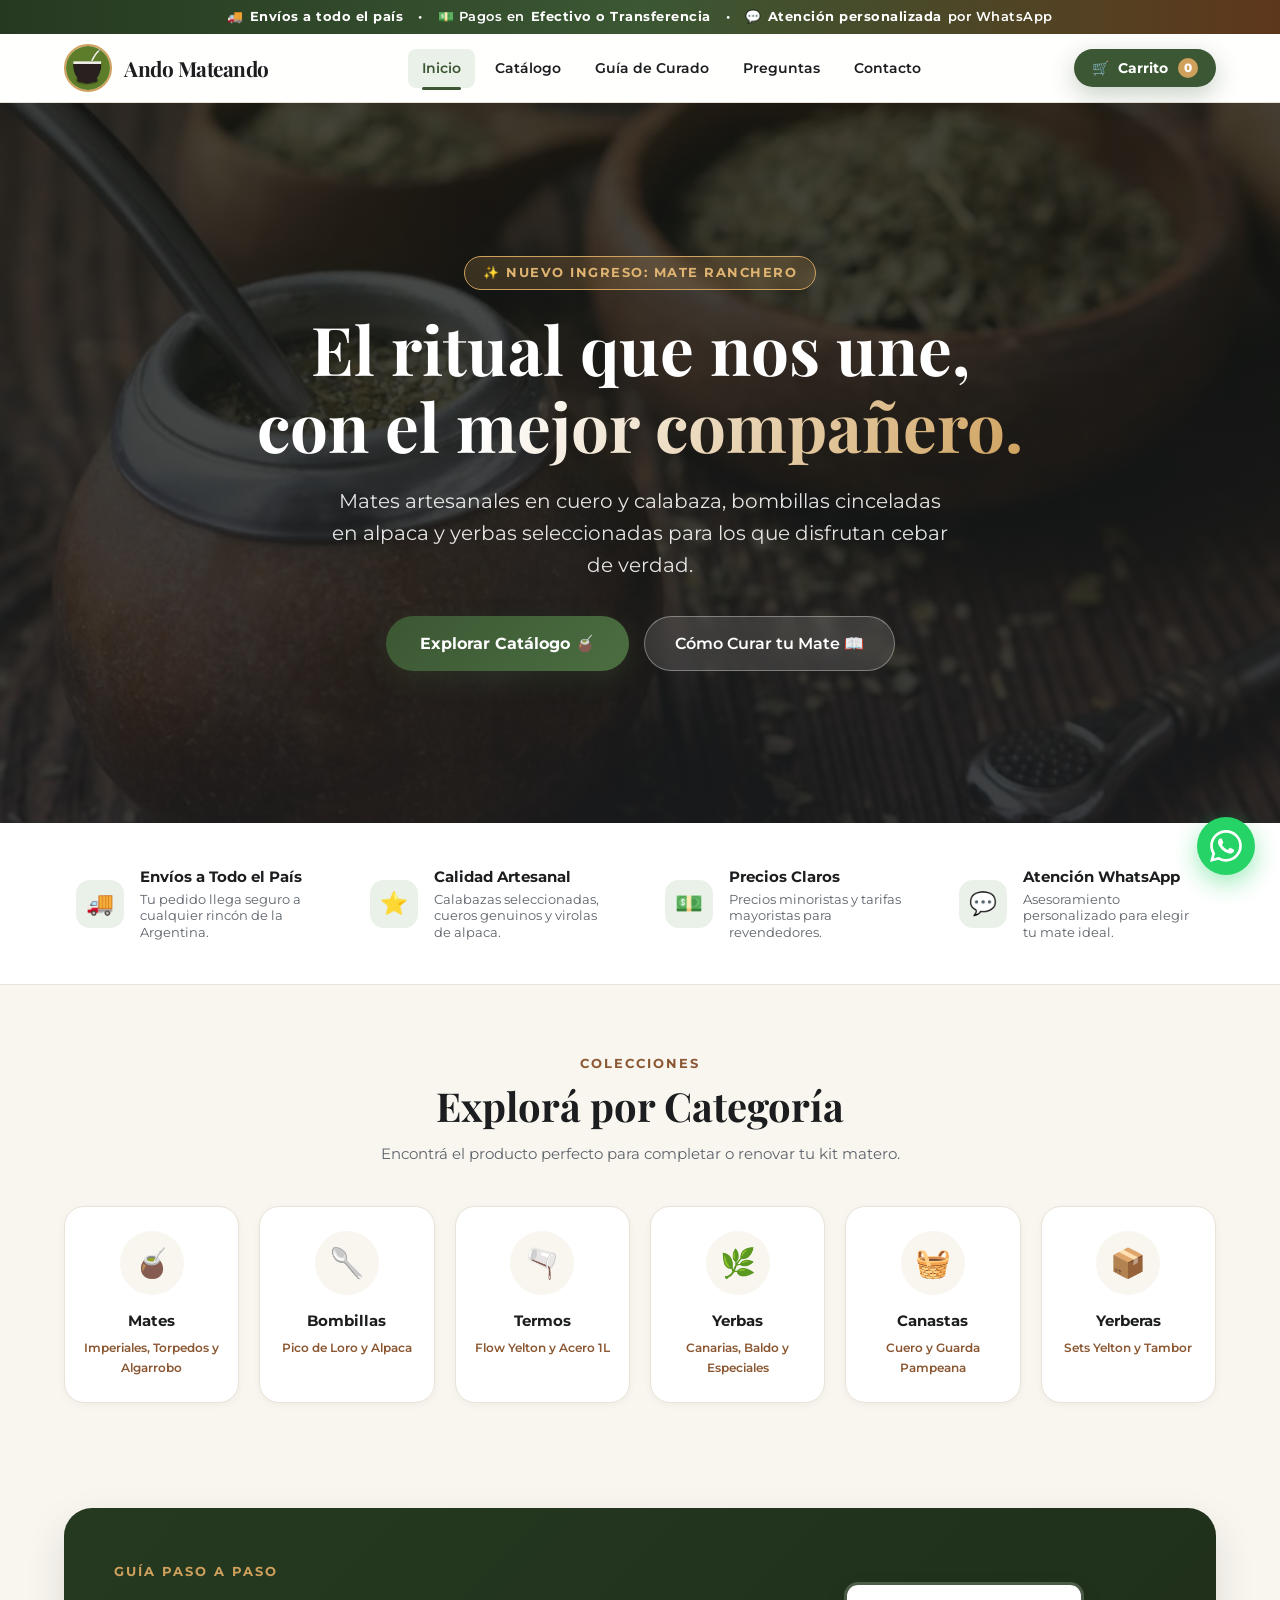
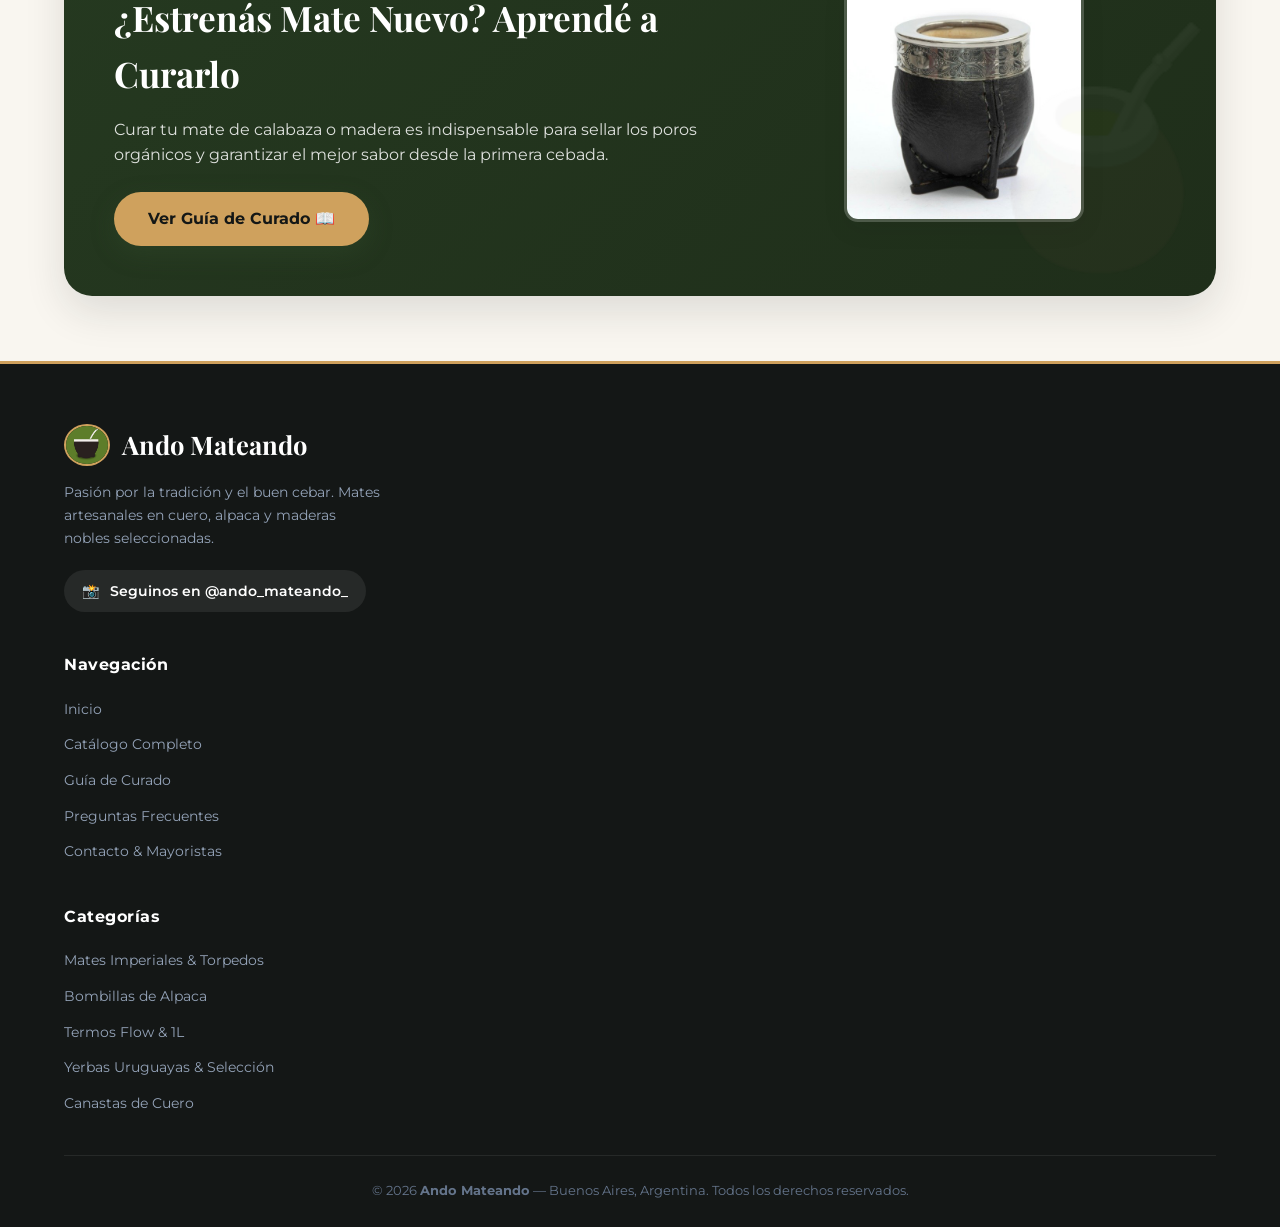
==== commit 29801815: "Reversion completa de Ando Mateando: diseno responsive, catalogo, guia de curado y carrito WhatsApp" ====
--- a/index.html
+++ b/index.html
@@ -3,998 +3,1448 @@
 <head>
     <meta charset="UTF-8">
     <meta name="viewport" content="width=device-width, initial-scale=1.0">
-    <meta name="description" content="Ando Mateando — Mates artesanales, yerba premium y accesorios. Envíos a todo el país. Tradición en cada cebada.">
-    <title>Ando Mateando</title>
+    <meta name="description" content="Ando Mateando — Mates artesanales, yerba premium, termos, bombillas y accesorios. Envíos a todo el país. Tradición en cada cebada.">
+    <title>Ando Mateando | Mates Artesanales & Accesorios</title>
     <link rel="icon" type="image/png" href="logo_sinfnd.png">
     <link rel="stylesheet" href="mate1.css">
-    <link href="https://fonts.googleapis.com/css2?family=Montserrat:wght@400;600;700;800&family=Playfair+Display:wght@400;700&display=swap" rel="stylesheet">
+    <link rel="preconnect" href="https://fonts.googleapis.com">
+    <link rel="preconnect" href="https://fonts.gstatic.com" crossorigin>
+    <link href="https://fonts.googleapis.com/css2?family=Montserrat:wght@400;500;600;700;800&family=Playfair+Display:ital,wght@0,600;0,700;0,800;1,400&display=swap" rel="stylesheet">
 </head>
 <body>
 
+    <!-- TOP ANNOUNCEMENT BAR -->
+    <div class="announcement-bar">
+        <span>🚚 <strong>Envíos a todo el país</strong></span>
+        <span>•</span>
+        <span>💵 Pagos en <strong>Efectivo o Transferencia</strong></span>
+        <span>•</span>
+        <span>💬 <strong>Atención personalizada</strong> por WhatsApp</span>
+    </div>
+
+    <!-- NAVBAR PREMIUM -->
     <header class="navbar" id="navbar-main">
-        <div class="logo">
-            <img src="logo mate.jpeg" alt="Ando Mateando Logo">
-        </div>
-        
-        <button class="btn-menu-movil" onclick="toggleMenu()">☰</button>
-
-        <nav id="menu-links">
-            <ul>
-                <li><a href="#inicio">Inicio</a></li>
-                <li class="nav-dropdown">
-                    <a href="javascript:void(0)" class="dropdown-toggle">Catálogo <span class="dropdown-arrow">▾</span></a>
-                    <ul class="dropdown-menu">
-                        <li><a href="#cat-yerbas" onclick="cerrarDropdown()">🌿 Yerbas</a></li>
-                        <li><a href="#cat-mates" onclick="cerrarDropdown()">🧉 Mates</a></li>
-                        <li><a href="#cat-termos" onclick="cerrarDropdown()">🫗 Termos</a></li>
-                        <li><a href="#cat-bombillas" onclick="cerrarDropdown()">🥄 Bombillas</a></li>
-                        <li><a href="#cat-yerbera" onclick="cerrarDropdown()">📦 Yerbera</a></li>
-                        <li><a href="#cat-canastas" onclick="cerrarDropdown()">🧺 Canastas</a></li>
-                    </ul>
-                </li>
-                <li><a href="#curado">Curado</a></li>
-                <li><a href="#faq">Preguntas Frecuentes</a></li>
+        <div class="navbar-container">
+            <a href="#inicio" class="logo-container">
+                <img src="logo mate.jpeg" alt="Ando Mateando Logo" class="logo-img">
+                <div class="logo-text">
+                    <span class="logo-title">Ando Mateando</span>
+                </div>
+            </a>
+
+            <!-- NAVEGACIÓN PRINCIPAL -->
+            <ul class="nav-links" id="nav-links-menu">
+                <li><a href="#inicio" class="active">Inicio</a></li>
+                <li><a href="#catalogo">Catálogo</a></li>
+                <li><a href="#curado">Guía de Curado</a></li>
+                <li><a href="#faq">Preguntas</a></li>
                 <li><a href="#contacto">Contacto</a></li>
             </ul>
-        </nav>
-        
-        <div class="header-actions">
-            <button class="btn-primary-nav" id="btn-carrito" onclick="toggleCarrito()">🛒 Carrito (<span id="contador-carrito">0</span>)</button>
+
+            <!-- ACCIONES -->
+            <div class="navbar-actions">
+                <button class="btn-nav-action btn-nav-cart" id="btn-carrito-nav" onclick="toggleCarrito()">
+                    <span>🛒</span>
+                    <span class="cart-btn-text">Carrito</span>
+                    <span class="cart-badge" id="contador-carrito">0</span>
+                </button>
+                <button class="btn-menu-mobile" onclick="toggleMenuMobile()" aria-label="Abrir Menú">☰</button>
+            </div>
         </div>
     </header>
 
-    <div id="modal-carrito" class="carrito-oculto">
-        <h3 style="margin-bottom: 15px; border-bottom: 2px solid #f0ebe4; padding-bottom: 12px; font-family: 'Playfair Display', serif; color: #1a1a2e;">Tu Compra</h3>
-        <div id="lista-carrito">
-            <p style="color: #888; font-size: 0.9rem;">El carrito está vacío.</p>
+    <!-- ===================================================
+         VISTA 1: INICIO (HOME)
+         =================================================== -->
+    <main id="view-inicio" class="page-view active-view">
+        <!-- HERO BANNER -->
+        <section class="hero-banner">
+            <div class="hero-overlay"></div>
+            <div class="hero-content">
+                <span class="hero-pill">✨ Nuevo Ingreso: Mate Ranchero</span>
+                <h1 class="hero-title">El ritual que nos une,<br><span>con el mejor compañero.</span></h1>
+                <p class="hero-subtitle">Mates artesanales en cuero y calabaza, bombillas cinceladas en alpaca y yerbas seleccionadas para los que disfrutan cebar de verdad.</p>
+                <div class="hero-btn-group">
+                    <a href="#catalogo" class="btn-primary-hero">Explorar Catálogo 🧉</a>
+                    <a href="#curado" class="btn-secondary-hero">Cómo Curar tu Mate 📖</a>
+                </div>
+            </div>
+        </section>
+
+        <!-- BARRA DE BENEFICIOS -->
+        <section class="benefits-bar">
+            <div class="benefits-grid">
+                <div class="benefit-card">
+                    <div class="benefit-icon">🚚</div>
+                    <div class="benefit-info">
+                        <h4>Envíos a Todo el País</h4>
+                        <p>Tu pedido llega seguro a cualquier rincón de la Argentina.</p>
+                    </div>
+                </div>
+                <div class="benefit-card">
+                    <div class="benefit-icon">⭐</div>
+                    <div class="benefit-info">
+                        <h4>Calidad Artesanal</h4>
+                        <p>Calabazas seleccionadas, cueros genuinos y virolas de alpaca.</p>
+                    </div>
+                </div>
+                <div class="benefit-card">
+                    <div class="benefit-icon">💵</div>
+                    <div class="benefit-info">
+                        <h4>Precios Claros</h4>
+                        <p>Precios minoristas y tarifas mayoristas para revendedores.</p>
+                    </div>
+                </div>
+                <div class="benefit-card">
+                    <div class="benefit-icon">💬</div>
+                    <div class="benefit-info">
+                        <h4>Atención WhatsApp</h4>
+                        <p>Asesoramiento personalizado para elegir tu mate ideal.</p>
+                    </div>
+                </div>
+            </div>
+        </section>
+
+        <!-- CATEGORÍAS DESTACADAS HOME -->
+        <section class="home-categories-section">
+            <div class="section-header-center">
+                <span class="section-tag">Colecciones</span>
+                <h2 class="section-title-main">Explorá por Categoría</h2>
+                <p class="section-desc">Encontrá el producto perfecto para completar o renovar tu kit matero.</p>
+            </div>
+
+            <div class="category-bubbles-grid">
+                <a href="#cat-mates" class="cat-bubble-card">
+                    <div class="cat-bubble-icon">🧉</div>
+                    <span class="cat-bubble-name">Mates</span>
+                    <span class="cat-bubble-count">Imperiales, Torpedos y Algarrobo</span>
+                </a>
+                <a href="#cat-bombillas" class="cat-bubble-card">
+                    <div class="cat-bubble-icon">🥄</div>
+                    <span class="cat-bubble-name">Bombillas</span>
+                    <span class="cat-bubble-count">Pico de Loro y Alpaca</span>
+                </a>
+                <a href="#cat-termos" class="cat-bubble-card">
+                    <div class="cat-bubble-icon">🫗</div>
+                    <span class="cat-bubble-name">Termos</span>
+                    <span class="cat-bubble-count">Flow Yelton y Acero 1L</span>
+                </a>
+                <a href="#cat-yerbas" class="cat-bubble-card">
+                    <div class="cat-bubble-icon">🌿</div>
+                    <span class="cat-bubble-name">Yerbas</span>
+                    <span class="cat-bubble-count">Canarias, Baldo y Especiales</span>
+                </a>
+                <a href="#cat-canastas" class="cat-bubble-card">
+                    <div class="cat-bubble-icon">🧺</div>
+                    <span class="cat-bubble-name">Canastas</span>
+                    <span class="cat-bubble-count">Cuero y Guarda Pampeana</span>
+                </a>
+                <a href="#cat-yerbera" class="cat-bubble-card">
+                    <div class="cat-bubble-icon">📦</div>
+                    <span class="cat-bubble-name">Yerberas</span>
+                    <span class="cat-bubble-count">Sets Yelton y Tambor</span>
+                </a>
+            </div>
+        </section>
+
+        <!-- BANNER CURADO EN HOME -->
+        <section style="padding: 0 5%;">
+            <div class="home-curado-banner">
+                <div class="curado-banner-text">
+                    <span class="section-tag" style="color: var(--dorado);">Guía Paso a Paso</span>
+                    <h3>¿Estrenás Mate Nuevo? Aprendé a Curarlo</h3>
+                    <p>Curar tu mate de calabaza o madera es indispensable para sellar los poros orgánicos y garantizar el mejor sabor desde la primera cebada.</p>
+                    <a href="#curado" class="btn-primary-hero" style="background: var(--dorado); color: #141716;">Ver Guía de Curado 📖</a>
+                </div>
+                <div class="curado-banner-preview">
+                    <img src="mateimperialcalabaza.jpg" alt="Mate Imperial Calabaza Curado" class="curado-banner-img">
+                </div>
+            </div>
+        </section>
+    </main>
+
+    <!-- ===================================================
+         VISTA 2: CATÁLOGO / TIENDA
+         =================================================== -->
+    <main id="view-catalogo" class="page-view">
+        <div class="catalog-page-container">
+            <div class="section-header-center" style="margin-bottom: 25px;">
+                <span class="section-tag">Tienda Online</span>
+                <h1 class="section-title-main">Nuestro Catálogo</h1>
+                <p class="section-desc">Seleccioná los productos que más te gusten y agregalos a tu pedido.</p>
+            </div>
+
+            <!-- CONTROLES (BUSCADOR + FILTROS DE CATEGORÍA) -->
+            <div class="catalog-controls-wrapper">
+                <div class="catalog-search-row">
+                    <div class="search-input-wrapper">
+                        <span class="search-icon-inside">🔍</span>
+                        <input type="text" id="buscador-productos" class="search-input-field" placeholder="Buscar por nombre (ej: Imperial, Canarias, Termo...)" onkeyup="filtrarProductos()">
+                        <span id="btn-clear-search" class="search-clear-btn" onclick="limpiarBusqueda()" title="Limpiar búsqueda">✕</span>
+                    </div>
+                </div>
+
+                <div class="category-pills-bar">
+                    <button class="cat-pill active" onclick="filtrarPorCategoria('todas', this)">✨ Todos</button>
+                    <button class="cat-pill" data-cat="yerbas" onclick="filtrarPorCategoria('yerbas', this)">🌿 Yerbas</button>
+                    <button class="cat-pill" data-cat="mates" onclick="filtrarPorCategoria('mates', this)">🧉 Mates</button>
+                    <button class="cat-pill" data-cat="termos" onclick="filtrarPorCategoria('termos', this)">🫗 Termos</button>
+                    <button class="cat-pill" data-cat="bombillas" onclick="filtrarPorCategoria('bombillas', this)">🥄 Bombillas</button>
+                    <button class="cat-pill" data-cat="yerbera" onclick="filtrarPorCategoria('yerbera', this)">📦 Yerberas</button>
+                    <button class="cat-pill" data-cat="canastas" onclick="filtrarPorCategoria('canastas', this)">🧺 Canastas</button>
+                </div>
+            </div>
+
+            <!-- CAJA DE SIN RESULTADOS -->
+            <div id="sin-resultados" class="sin-resultados-box">
+                <span>🧉🔍</span>
+                <h3 style="font-size: 1.3rem; margin-bottom: 8px;">No encontramos productos con ese nombre</h3>
+                <p style="color: var(--texto-secundario); font-size: 0.9rem; margin-bottom: 20px;">Probá buscando con otra palabra o limpiá el filtro.</p>
+                <button class="cat-pill active" onclick="limpiarBusqueda()" style="display: inline-flex; cursor: pointer;">Ver Todos los Productos</button>
+            </div>
+
+            <!-- ====== SECCIÓN: YERBAS ====== -->
+            <div id="cat-yerbas" class="catalog-category-header">
+                <span class="cat-header-icon">🌿</span>
+                <h2 class="cat-header-title">Yerbas Seleccionadas</h2>
+                <span class="cat-header-badge">7 Variedades</span>
+            </div>
+
+            <div class="product-grid">
+                <!-- 1. Yerba Canarias 500g -->
+                <article class="product-card">
+                    <div class="product-img-wrapper" onclick="abrirLightbox(this.querySelector('img'))">
+                        <img src="Gemini_Generated_Image_wfhn8cwfhn8cwfhn.png" alt="Yerba Mate 500gr Canarias">
+                        <span class="btn-zoom-overlay">🔍</span>
+                    </div>
+                    <div class="product-info-body">
+                        <h4 class="product-title">Yerba Mate 500gr (Canarias)</h4>
+                        <div class="product-price-row">
+                            <span class="product-price" id="precio-1">$0</span>
+                        </div>
+                        <p class="mayorista-info">Mayorista: $5.800</p>
+                        <button class="btn-add-product" onclick="agregarAlCarrito('Yerba Mate 500gr (Canarias)', 0, 'stock-1')">
+                            <span>🛒</span> Agregar
+                        </button>
+                    </div>
+                </article>
+
+                <!-- 2. Yerba Canarias 1kg -->
+                <article class="product-card">
+                    <div class="product-img-wrapper" onclick="abrirLightbox(this.querySelector('img'))">
+                        <img src="Gemini_Generated_Image_b1oam5b1oam5b1oa.png" alt="Yerba Mate 1KG Canarias">
+                        <span class="btn-zoom-overlay">🔍</span>
+                    </div>
+                    <div class="product-info-body">
+                        <h4 class="product-title">Yerba Mate 1KG (Canarias)</h4>
+                        <div class="product-price-row">
+                            <span class="product-price" id="precio-2">$0</span>
+                        </div>
+                        <p class="mayorista-info">Mayorista: $11.000</p>
+                        <button class="btn-add-product" onclick="agregarAlCarrito('Yerba Mate 1KG (Canarias)', 0, 'stock-2')">
+                            <span>🛒</span> Agregar
+                        </button>
+                    </div>
+                </article>
+
+                <!-- 3. Yerba Baldo 500g -->
+                <article class="product-card">
+                    <div class="product-img-wrapper" onclick="abrirLightbox(this.querySelector('img'))">
+                        <img src="Gemini_Generated_Image_c594gc594gc594gc.png" alt="Yerba Mate 500gr Baldo">
+                        <span class="btn-zoom-overlay">🔍</span>
+                    </div>
+                    <div class="product-info-body">
+                        <h4 class="product-title">Yerba Mate 500gr (Baldo)</h4>
+                        <div class="product-price-row">
+                            <span class="product-price" id="precio-3">$0</span>
+                        </div>
+                        <p class="mayorista-info">Mayorista: $5.800</p>
+                        <button class="btn-add-product" onclick="agregarAlCarrito('Yerba Mate 500gr (Baldo)', 0, 'stock-3')">
+                            <span>🛒</span> Agregar
+                        </button>
+                    </div>
+                </article>
+
+                <!-- 4. Yerba Baldo 1kg -->
+                <article class="product-card">
+                    <div class="product-img-wrapper" onclick="abrirLightbox(this.querySelector('img'))">
+                        <img src="Gemini_Generated_Image_fnrfhmfnrfhmfnrf.png" alt="Yerba Mate 1KG Baldo">
+                        <span class="btn-zoom-overlay">🔍</span>
+                    </div>
+                    <div class="product-info-body">
+                        <h4 class="product-title">Yerba Mate 1KG (Baldo)</h4>
+                        <div class="product-price-row">
+                            <span class="product-price" id="precio-4">$0</span>
+                        </div>
+                        <p class="mayorista-info">Mayorista: $10.500</p>
+                        <button class="btn-add-product" onclick="agregarAlCarrito('Yerba Mate 1KG (Baldo)', 0, 'stock-4')">
+                            <span>🛒</span> Agregar
+                        </button>
+                    </div>
+                </article>
+
+                <!-- 5. Yerba Matesur 500g -->
+                <article class="product-card">
+                    <div class="product-img-wrapper" onclick="abrirLightbox(this.querySelector('img'))">
+                        <img src="Gemini_Generated_Image_apd1nqapd1nqapd1.png" alt="Yerba Mate 500gr Matesur">
+                        <span class="btn-zoom-overlay">🔍</span>
+                    </div>
+                    <div class="product-info-body">
+                        <h4 class="product-title">Yerba Mate 500gr (Matesur)</h4>
+                        <div class="product-price-row">
+                            <span class="product-price" id="precio-5">$0</span>
+                        </div>
+                        <button class="btn-add-product" onclick="agregarAlCarrito('Yerba Mate 500gr (Matesur)', 0, 'stock-5')">
+                            <span>🛒</span> Agregar
+                        </button>
+                    </div>
+                </article>
+
+                <!-- 6. Yerba Sport 500g -->
+                <article class="product-card">
+                    <div class="product-img-wrapper" onclick="abrirLightbox(this.querySelector('img'))">
+                        <img src="yerba sport 500gr.webp" alt="Yerba Mate 500gr Sport">
+                        <span class="btn-zoom-overlay">🔍</span>
+                    </div>
+                    <div class="product-info-body">
+                        <h4 class="product-title">Yerba Mate 500gr (Sport) C/Palo</h4>
+                        <div class="product-price-row">
+                            <span class="product-price" id="precio-6">$0</span>
+                        </div>
+                        <button class="btn-add-product" onclick="agregarAlCarrito('Yerba Mate 500gr (Sport) C/Palo', 0, 'stock-6')">
+                            <span>🛒</span> Agregar
+                        </button>
+                    </div>
+                </article>
+
+                <!-- 7. Yerba Don Omar 500g -->
+                <article class="product-card">
+                    <div class="product-img-wrapper" onclick="abrirLightbox(this.querySelector('img'))">
+                        <img src="Yerba don omar 500gr.webp" alt="Yerba Mate 500gr Don Omar">
+                        <span class="btn-zoom-overlay">🔍</span>
+                    </div>
+                    <div class="product-info-body">
+                        <h4 class="product-title">Yerba Mate 500gr (Don Omar) C/Palo</h4>
+                        <div class="product-price-row">
+                            <span class="product-price" id="precio-7">$0</span>
+                        </div>
+                        <button class="btn-add-product" onclick="agregarAlCarrito('Yerba Mate 500gr (Don Omar) C/Palo', 0, 'stock-7')">
+                            <span>🛒</span> Agregar
+                        </button>
+                    </div>
+                </article>
+            </div>
+
+            <!-- ====== SECCIÓN: MATES ====== -->
+            <div id="cat-mates" class="catalog-category-header">
+                <span class="cat-header-icon">🧉</span>
+                <h2 class="cat-header-title">Mates Artesanales</h2>
+                <span class="cat-header-badge">Imperiales, Torpedos y Algarrobo</span>
+            </div>
+
+            <div class="product-grid">
+                <!-- stock-19 / stock-20: Mate Imperial Calabaza (Negro / Suela) -->
+                <article class="product-card" id="card-imperial-calabaza">
+                    <div class="product-img-wrapper" onclick="abrirLightbox(this.querySelector('img'))">
+                        <div class="product-badges">
+                            <span class="badge-tag badge-nuevo">⭐ Más Vendido</span>
+                        </div>
+                        <img id="img-imperial-calabaza" src="mateimperialcalabaza.jpg" alt="Mate Imperial Calabaza">
+                        <span class="btn-zoom-overlay">🔍</span>
+                    </div>
+                    <div class="product-info-body">
+                        <h4 class="product-title">Mate Imperial Calabaza</h4>
+                        <div class="color-selector">
+                            <span class="color-selector-label">Color:</span>
+                            <button class="color-swatch active" style="background: #1a1a2e;" title="Negro"
+                                onclick="cambiarVariante('imperial-calabaza', 'mateimperialcalabaza.jpg', 'Mate Imperial Calabaza Negro', 'stock-19', this)"></button>
+                            <button class="color-swatch" style="background: #c4956a;" title="Suela"
+                                onclick="cambiarVariante('imperial-calabaza', 'mateimperialcalabazasuela.jpg', 'Mate Imperial Calabaza Suela', 'stock-20', this)"></button>
+                        </div>
+                        <div class="product-price-row">
+                            <span class="product-price" id="precio-19">$0</span>
+                            <span class="product-price" id="precio-20" style="display:none;">$0</span>
+                        </div>
+                        <button class="btn-add-product" id="btn-imperial-calabaza" onclick="agregarAlCarrito('Mate Imperial Calabaza Negro', 0, 'stock-19')">
+                            <span>🛒</span> Agregar
+                        </button>
+                    </div>
+                </article>
+
+                <!-- stock-21 / stock-23: Mate Imperial Croco Alpaca -->
+                <article class="product-card" id="card-imperial-croco">
+                    <div class="product-img-wrapper" onclick="abrirLightbox(this.querySelector('img'))">
+                        <img id="img-imperial-croco" src="Mate Imperial Croco alpaca negro.jpeg" alt="Mate Imperial Croco Alpaca">
+                        <span class="btn-zoom-overlay">🔍</span>
+                    </div>
+                    <div class="product-info-body">
+                        <h4 class="product-title">Mate Imperial Croco Alpaca</h4>
+                        <div class="color-selector">
+                            <span class="color-selector-label">Color:</span>
+                            <button class="color-swatch active" style="background: #1a1a2e;" title="Negro"
+                                onclick="cambiarVariante('imperial-croco', 'Mate Imperial Croco alpaca negro.jpeg', 'Mate Imperial Croco Alpaca Negro', 'stock-21', this)"></button>
+                            <button class="color-swatch" style="background: #8B5E3C;" title="Marrón c/ Patitas"
+                                onclick="cambiarVariante('imperial-croco', 'Mate Imperial Croco alpaca marron con patitas.jpeg', 'Mate Imperial Croco Alpaca Marrón c/ Patitas', 'stock-23', this)"></button>
+                        </div>
+                        <div class="product-price-row">
+                            <span class="product-price" id="precio-21">$0</span>
+                            <span class="product-price" id="precio-23" style="display:none;">$0</span>
+                        </div>
+                        <button class="btn-add-product" id="btn-imperial-croco" onclick="agregarAlCarrito('Mate Imperial Croco Alpaca Negro', 0, 'stock-21')">
+                            <span>🛒</span> Agregar
+                        </button>
+                    </div>
+                </article>
+
+                <!-- stock-22: Mate Imperial Criollo con Base Diseño -->
+                <article class="product-card">
+                    <div class="product-img-wrapper" onclick="abrirLightbox(this.querySelector('img'))">
+                        <img src="Mate imperial criollo con base diseño.jpg" alt="Mate Imperial Criollo con Base Diseño">
+                        <span class="btn-zoom-overlay">🔍</span>
+                    </div>
+                    <div class="product-info-body">
+                        <h4 class="product-title">Mate Imperial Criollo con Base Diseño</h4>
+                        <div class="product-price-row">
+                            <span class="product-price" id="precio-22">$0</span>
+                        </div>
+                        <button class="btn-add-product" onclick="agregarAlCarrito('Mate Imperial Criollo con Base Diseño', 0, 'stock-22')">
+                            <span>🛒</span> Agregar
+                        </button>
+                    </div>
+                </article>
+
+                <!-- stock-24: Mate Imperial Calabaza Animal Print -->
+                <article class="product-card">
+                    <div class="product-img-wrapper" onclick="abrirLightbox(this.querySelector('img'))">
+                        <img src="Mate Imperial Calabaza animal print.webp" alt="Mate Imperial Calabaza Animal Print">
+                        <span class="btn-zoom-overlay">🔍</span>
+                    </div>
+                    <div class="product-info-body">
+                        <h4 class="product-title">Mate Imperial Calabaza Animal Print</h4>
+                        <div class="product-price-row">
+                            <span class="product-price" id="precio-24">$0</span>
+                        </div>
+                        <button class="btn-add-product" onclick="agregarAlCarrito('Mate Imperial Calabaza Animal Print', 0, 'stock-24')">
+                            <span>🛒</span> Agregar
+                        </button>
+                    </div>
+                </article>
+
+                <!-- stock-26: Mate Imperial Algarrobo -->
+                <article class="product-card">
+                    <div class="product-img-wrapper" onclick="abrirLightbox(this.querySelector('img'))">
+                        <img src="mateimperialalgarrobo1.jpg" data-images='["mateimperialalgarrobo1.jpg", "mateimperialalgarrobo2.jpg"]' alt="Mate Imperial Algarrobo">
+                        <span class="btn-zoom-overlay">🔍</span>
+                    </div>
+                    <div class="product-info-body">
+                        <h4 class="product-title">Mate Imperial Algarrobo</h4>
+                        <div class="product-price-row">
+                            <span class="product-price" id="precio-26">$0</span>
+                        </div>
+                        <button class="btn-add-product" onclick="agregarAlCarrito('Mate Imperial Algarrobo', 0, 'stock-26')">
+                            <span>🛒</span> Agregar
+                        </button>
+                    </div>
+                </article>
+
+                <!-- stock-27: Mate Imperial Alpaca Lisa Equipos -->
+                <article class="product-card" id="card-imperial-equipos">
+                    <div class="product-img-wrapper" onclick="abrirLightbox(this.querySelector('img'))">
+                        <img id="img-imperial-equipos" src="mate imperial alpaca liso equipos river.png" alt="Mate Imperial Alpaca Lisa Equipos"
+                             data-images='["mate imperial alpaca liso equipos river.png", "mate imperial alpaca liso equipos sanlo.png"]'>
+                        <span class="btn-zoom-overlay">🔍</span>
+                    </div>
+                    <div class="product-info-body">
+                        <h4 class="product-title">Mate Imperial Alpaca Lisa Equipos</h4>
+                        <div class="product-price-row">
+                            <span class="product-price" id="precio-27">$0</span>
+                        </div>
+                        <button class="btn-add-product" onclick="agregarAlCarrito('Mate Imperial Alpaca Lisa Equipos', 0, 'stock-27')">
+                            <span>🛒</span> Agregar
+                        </button>
+                    </div>
+                </article>
+
+                <!-- stock-29: Mate Imperial Calabaza Alpaca Cincelada Lacre -->
+                <article class="product-card">
+                    <div class="product-img-wrapper" onclick="abrirLightbox(this.querySelector('img'))">
+                        <img src="mate imperial calabaza alpaca cincelada lacre.jpeg" data-images='["mate imperial calabaza alpaca cincelada lacre.jpeg", "mate imperial calabaza alpaca cincelada lacre2.jpeg", "mate imperial calabaza alpaca cincelada lacre3.jpeg"]' alt="Mate Imperial Calabaza Alpaca Cincelada Lacre">
+                        <span class="btn-zoom-overlay">🔍</span>
+                    </div>
+                    <div class="product-info-body">
+                        <h4 class="product-title">Mate Imperial Calabaza Alpaca Cincelada Lacre</h4>
+                        <div class="product-price-row">
+                            <span class="product-price" id="precio-29">$0</span>
+                        </div>
+                        <button class="btn-add-product" onclick="agregarAlCarrito('Mate Imperial Calabaza Alpaca Cincelada Lacre', 0, 'stock-29')">
+                            <span>🛒</span> Agregar
+                        </button>
+                    </div>
+                </article>
+
+                <!-- stock-33 / stock-34: Mate Ranchero (Negro / Pintado) -->
+                <article class="product-card" id="card-ranchero">
+                    <div class="product-img-wrapper" onclick="abrirLightbox(this.querySelector('img'))">
+                        <div class="product-badges">
+                            <span class="badge-tag badge-nuevo">🔥 Novedad</span>
+                        </div>
+                        <img id="img-ranchero" src="Mate Ranchero negro.png" alt="Mate Ranchero">
+                        <span class="btn-zoom-overlay">🔍</span>
+                    </div>
+                    <div class="product-info-body">
+                        <h4 class="product-title">Mate Ranchero</h4>
+                        <div class="color-selector">
+                            <span class="color-selector-label">Modelo:</span>
+                            <button class="color-swatch active" style="background: #1a1a2e;" title="Negro"
+                                onclick="cambiarVariante('ranchero', 'Mate Ranchero negro.png', 'Mate Ranchero Negro', 'stock-33', this)"></button>
+                            <button class="color-swatch" style="background: linear-gradient(135deg, #d4a574, #8B5E3C, #c4956a);" title="Pintado"
+                                onclick="cambiarVariante('ranchero', 'Mate Ranchero pintado.webp', 'Mate Ranchero Pintado', 'stock-34', this)"></button>
+                        </div>
+                        <div class="product-price-row">
+                            <span class="product-price" id="precio-33">$0</span>
+                            <span class="product-price" id="precio-34" style="display:none;">$0</span>
+                        </div>
+                        <button class="btn-add-product" id="btn-ranchero" onclick="agregarAlCarrito('Mate Ranchero Negro', 0, 'stock-33')">
+                            <span>🛒</span> Agregar
+                        </button>
+                    </div>
+                </article>
+
+                <!-- stock-35: Mate Galleta -->
+                <article class="product-card">
+                    <div class="product-img-wrapper" onclick="abrirLightbox(this.querySelector('img'))">
+                        <img src="mate galleta.webp" alt="Mate Galleta">
+                        <span class="btn-zoom-overlay">🔍</span>
+                    </div>
+                    <div class="product-info-body">
+                        <h4 class="product-title">Mate Galleta</h4>
+                        <div class="product-price-row">
+                            <span class="product-price" id="precio-35">$0</span>
+                        </div>
+                        <button class="btn-add-product" onclick="agregarAlCarrito('Mate Galleta', 0, 'stock-35')">
+                            <span>🛒</span> Agregar
+                        </button>
+                    </div>
+                </article>
+
+                <!-- stock-36: Mate Camionero Algarrobo -->
+                <article class="product-card">
+                    <div class="product-img-wrapper" onclick="abrirLightbox(this.querySelector('img'))">
+                        <img src="matealgarrobo1.jpg" data-images='["matealgarrobo1.jpg", "matealgarrobo2.jpg", "matealgarrobo3.jpg", "matealgarrobo4.jpg", "matealgarrobo5.jpg"]' alt="Mate Camionero Algarrobo">
+                        <span class="btn-zoom-overlay">🔍</span>
+                    </div>
+                    <div class="product-info-body">
+                        <h4 class="product-title">Mate Camionero Algarrobo</h4>
+                        <div class="product-price-row">
+                            <span class="product-price" id="precio-36">$0</span>
+                        </div>
+                        <button class="btn-add-product" onclick="agregarAlCarrito('Mate Camionero Algarrobo', 0, 'stock-36')">
+                            <span>🛒</span> Agregar
+                        </button>
+                    </div>
+                </article>
+
+                <!-- stock-37: Mate Camionero Calabaza -->
+                <article class="product-card">
+                    <div class="product-img-wrapper" onclick="abrirLightbox(this.querySelector('img'))">
+                        <img src="matecamionerocalabaza1.jpg" data-images='["matecamionerocalabaza1.jpg", "matecamionerocalabaza2.jpg", "matecamionerocalabaza3.jpg"]' alt="Mate Camionero Calabaza">
+                        <span class="btn-zoom-overlay">🔍</span>
+                    </div>
+                    <div class="product-info-body">
+                        <h4 class="product-title">Mate Camionero Calabaza</h4>
+                        <div class="product-price-row">
+                            <span class="product-price" id="precio-37">$0</span>
+                        </div>
+                        <button class="btn-add-product" onclick="agregarAlCarrito('Mate Camionero Calabaza', 0, 'stock-37')">
+                            <span>🛒</span> Agregar
+                        </button>
+                    </div>
+                </article>
+
+                <!-- stock-39: Mate Torpedo Calabaza -->
+                <article class="product-card">
+                    <div class="product-img-wrapper" onclick="abrirLightbox(this.querySelector('img'))">
+                        <img src="torpedo1.jpg" data-images='["torpedo1.jpg", "torpedo2.jpg", "torpedo3.jpg"]' alt="Mate Torpedo Calabaza">
+                        <span class="btn-zoom-overlay">🔍</span>
+                    </div>
+                    <div class="product-info-body">
+                        <h4 class="product-title">Mate Torpedo Calabaza</h4>
+                        <div class="product-price-row">
+                            <span class="product-price" id="precio-39">$0</span>
+                        </div>
+                        <button class="btn-add-product" onclick="agregarAlCarrito('Mate Torpedo Calabaza', 0, 'stock-39')">
+                            <span>🛒</span> Agregar
+                        </button>
+                    </div>
+                </article>
+
+                <!-- stock-40: Mate Torpedo Alpaca con Base Bronce -->
+                <article class="product-card">
+                    <div class="product-img-wrapper" onclick="abrirLightbox(this.querySelector('img'))">
+                        <img src="Mate torpedo alpaca con base bronce.jpg" alt="Mate Torpedo Alpaca con Base Bronce">
+                        <span class="btn-zoom-overlay">🔍</span>
+                    </div>
+                    <div class="product-info-body">
+                        <h4 class="product-title">Mate Torpedo Alpaca con Base Bronce</h4>
+                        <div class="product-price-row">
+                            <span class="product-price" id="precio-40">$0</span>
+                        </div>
+                        <button class="btn-add-product" onclick="agregarAlCarrito('Mate Torpedo Alpaca con Base Bronce', 0, 'stock-40')">
+                            <span>🛒</span> Agregar
+                        </button>
+                    </div>
+                </article>
+
+                <!-- stock-41: Mate Roma Alpaca (Marrón / Negro) -->
+                <article class="product-card" id="card-roma">
+                    <div class="product-img-wrapper" onclick="abrirLightbox(this.querySelector('img'))">
+                        <img id="img-roma" src="Mate roma marron alpaca.png" alt="Mate Roma Alpaca"
+                             data-images='["Mate roma marron alpaca.png", "Mate roma negro alpaca.png"]'>
+                        <span class="btn-zoom-overlay">🔍</span>
+                    </div>
+                    <div class="product-info-body">
+                        <h4 class="product-title">Mate Roma Alpaca</h4>
+                        <div class="color-selector">
+                            <span class="color-selector-label">Color:</span>
+                            <button class="color-swatch active" style="background: #8B5E3C;" title="Marrón"
+                                onclick="cambiarVariante('roma', 'Mate roma marron alpaca.png', 'Mate Roma Alpaca Marrón', 'stock-41', this)"></button>
+                            <button class="color-swatch" style="background: #1a1a2e;" title="Negro"
+                                onclick="cambiarVariante('roma', 'Mate roma negro alpaca.png', 'Mate Roma Alpaca Negro', 'stock-41', this)"></button>
+                        </div>
+                        <div class="product-price-row">
+                            <span class="product-price" id="precio-41">$0</span>
+                        </div>
+                        <button class="btn-add-product" id="btn-roma" onclick="agregarAlCarrito('Mate Roma Alpaca Marrón', 0, 'stock-41')">
+                            <span>🛒</span> Agregar
+                        </button>
+                    </div>
+                </article>
+
+                <!-- stock-42: Mate Algarrobo Grabado -->
+                <article class="product-card">
+                    <div class="product-img-wrapper" onclick="abrirLightbox(this.querySelector('img'))">
+                        <img src="Mate algarrobo grabado.jpg" alt="Mate Algarrobo Grabado">
+                        <span class="btn-zoom-overlay">🔍</span>
+                    </div>
+                    <div class="product-info-body">
+                        <h4 class="product-title">Mate Algarrobo Grabado</h4>
+                        <div class="product-price-row">
+                            <span class="product-price" id="precio-42">$0</span>
+                        </div>
+                        <button class="btn-add-product" onclick="agregarAlCarrito('Mate Algarrobo Grabado', 0, 'stock-42')">
+                            <span>🛒</span> Agregar
+                        </button>
+                    </div>
+                </article>
+
+                <!-- stock-30: Mate Imperial Alpaca Lisa Base Bolita -->
+                <article class="product-card">
+                    <div class="product-img-wrapper" onclick="abrirLightbox(this.querySelector('img'))">
+                        <img src="Mate imperial alpaca lisa base bolita.png" alt="Mate Imperial Alpaca Lisa Base Bolita">
+                        <span class="btn-zoom-overlay">🔍</span>
+                    </div>
+                    <div class="product-info-body">
+                        <h4 class="product-title">Mate Imperial Alpaca Lisa Base Bolita</h4>
+                        <div class="product-price-row">
+                            <span class="product-price" id="precio-30">$0</span>
+                        </div>
+                        <button class="btn-add-product" onclick="agregarAlCarrito('Mate Imperial Alpaca Lisa Base Bolita', 0, 'stock-30')">
+                            <span>🛒</span> Agregar
+                        </button>
+                    </div>
+                </article>
+
+                <!-- stock-31: Mate Imperial Arg Alpaca -->
+                <article class="product-card">
+                    <div class="product-img-wrapper" onclick="abrirLightbox(this.querySelector('img'))">
+                        <img src="Mate imperial Arg alpaca.jfif" alt="Mate Imperial Arg Alpaca">
+                        <span class="btn-zoom-overlay">🔍</span>
+                    </div>
+                    <div class="product-info-body">
+                        <h4 class="product-title">Mate Imperial Arg Alpaca</h4>
+                        <div class="product-price-row">
+                            <span class="product-price" id="precio-31">$0</span>
+                        </div>
+                        <button class="btn-add-product" onclick="agregarAlCarrito('Mate Imperial Arg Alpaca', 0, 'stock-31')">
+                            <span>🛒</span> Agregar
+                        </button>
+                    </div>
+                </article>
+
+                <!-- stock-32: Mate Imperial Liso Alpaca -->
+                <article class="product-card">
+                    <div class="product-img-wrapper" onclick="abrirLightbox(this.querySelector('img'))">
+                        <img src="Mate imperial liso Alpaca.jpg" alt="Mate Imperial Liso Alpaca">
+                        <span class="btn-zoom-overlay">🔍</span>
+                    </div>
+                    <div class="product-info-body">
+                        <h4 class="product-title">Mate Imperial Liso Alpaca</h4>
+                        <div class="product-price-row">
+                            <span class="product-price" id="precio-32">$0</span>
+                        </div>
+                        <button class="btn-add-product" onclick="agregarAlCarrito('Mate Imperial Liso Alpaca', 0, 'stock-32')">
+                            <span>🛒</span> Agregar
+                        </button>
+                    </div>
+                </article>
+
+                <!-- stock-38: Mate Torpedo Alpaca Cincelada Base Bolita -->
+                <article class="product-card">
+                    <div class="product-img-wrapper" onclick="abrirLightbox(this.querySelector('img'))">
+                        <img src="Mate torpedo alpaca cincelada base bolita.png" alt="Mate Torpedo Alpaca Cincelada Base Bolita">
+                        <span class="btn-zoom-overlay">🔍</span>
+                    </div>
+                    <div class="product-info-body">
+                        <h4 class="product-title">Mate Torpedo Alpaca Cincelada Base Bolita</h4>
+                        <div class="product-price-row">
+                            <span class="product-price" id="precio-38">$0</span>
+                        </div>
+                        <button class="btn-add-product" onclick="agregarAlCarrito('Mate Torpedo Alpaca Cincelada Base Bolita', 0, 'stock-38')">
+                            <span>🛒</span> Agregar
+                        </button>
+                    </div>
+                </article>
+
+                <!-- stock-50: Mate Termico Acero Recto -->
+                <article class="product-card">
+                    <div class="product-img-wrapper" onclick="abrirLightbox(this.querySelector('img'))">
+                        <img src="mate termico recto acero" data-images='["mate termico recto acero", "mate termico recto acero1", "mate termico recto acero2", "mate termico recto acero3"]' alt="Mate Termico Acero Recto">
+                        <span class="btn-zoom-overlay">🔍</span>
+                    </div>
+                    <div class="product-info-body">
+                        <h4 class="product-title">Mate Termico Acero Recto</h4>
+                        <div class="product-price-row">
+                            <span class="product-price" id="precio-50">$0</span>
+                        </div>
+                        <button class="btn-add-product" onclick="agregarAlCarrito('Mate Termico Acero Recto', 0, 'stock-50')">
+                            <span>🛒</span> Agregar
+                        </button>
+                    </div>
+                </article>
+            </div>
+
+            <!-- ====== SECCIÓN: TERMOS ====== -->
+            <div id="cat-termos" class="catalog-category-header">
+                <span class="cat-header-icon">🫗</span>
+                <h2 class="cat-header-title">Termos & Accesorios</h2>
+                <span class="cat-header-badge">Acero Inoxidable y Picos</span>
+            </div>
+
+            <div class="product-grid">
+                <!-- stock-8: Termo Plateado 1L -->
+                <article class="product-card">
+                    <div class="product-img-wrapper" onclick="abrirLightbox(this.querySelector('img'))">
+                        <img src="termo1.jpg" data-images='["termo1.jpg", "termo2.jpg", "termo3.jpg"]' alt="Termo Plateado 1L P/M">
+                        <span class="btn-zoom-overlay">🔍</span>
+                    </div>
+                    <div class="product-info-body">
+                        <h4 class="product-title">Termo Plateado 1L P/M</h4>
+                        <div class="product-price-row">
+                            <span class="product-price" id="precio-8">$0</span>
+                        </div>
+                        <p class="mayorista-info">Mayorista: $18.200</p>
+                        <button class="btn-add-product" onclick="agregarAlCarrito('Termo Plateado 1L P/M', 0, 'stock-8')">
+                            <span>🛒</span> Agregar
+                        </button>
+                    </div>
+                </article>
+
+                <!-- stock-9 / stock-10: Termo Flow Yelton 1L -->
+                <article class="product-card" id="card-termo-flow">
+                    <div class="product-img-wrapper" onclick="abrirLightbox(this.querySelector('img'))">
+                        <img id="img-termo-flow" src="Termo Flow 1000 ml Yelton Negro.jfif" alt="Termo Flow Yelton 1L P/B">
+                        <span class="btn-zoom-overlay">🔍</span>
+                    </div>
+                    <div class="product-info-body">
+                        <h4 class="product-title">Termo Flow Yelton 1L P/B</h4>
+                        <div class="color-selector">
+                            <span class="color-selector-label">Color:</span>
+                            <button class="color-swatch active" style="background: #1a1a2e;" title="Negro"
+                                onclick="cambiarVariante('termo-flow', 'Termo Flow 1000 ml Yelton Negro.jfif', 'Termo Flow Yelton Negro 1L P/B', 'stock-9', this)"></button>
+                            <button class="color-swatch" style="background: #f5f5f0;" title="Blanco"
+                                onclick="cambiarVariante('termo-flow', 'Termo Flow 1000 ml Yelton Blanco.jfif', 'Termo Flow Yelton Blanco 1L P/B', 'stock-10', this)"></button>
+                        </div>
+                        <div class="product-price-row">
+                            <span class="product-price" id="precio-9">$0</span>
+                            <span class="product-price" id="precio-10" style="display:none;">$0</span>
+                        </div>
+                        <p class="mayorista-info">Mayorista: $31.200</p>
+                        <button class="btn-add-product" id="btn-termo-flow" onclick="agregarAlCarrito('Termo Flow Yelton Negro 1L P/B', 0, 'stock-9')">
+                            <span>🛒</span> Agregar
+                        </button>
+                    </div>
+                </article>
+
+                <!-- stock-46: Pico de Termos tipo FLOW -->
+                <article class="product-card">
+                    <div class="product-img-wrapper" onclick="abrirLightbox(this.querySelector('img'))">
+                        <img src="Pico de termos tipo FLOW.webp" alt="Pico de Termos tipo FLOW">
+                        <span class="btn-zoom-overlay">🔍</span>
+                    </div>
+                    <div class="product-info-body">
+                        <h4 class="product-title">Pico de Termos tipo FLOW</h4>
+                        <div class="product-price-row">
+                            <span class="product-price" id="precio-46">$0</span>
+                        </div>
+                        <button class="btn-add-product" onclick="agregarAlCarrito('Pico de Termos tipo FLOW', 0, 'stock-46')">
+                            <span>🛒</span> Agregar
+                        </button>
+                    </div>
+                </article>
+            </div>
+
+            <!-- ====== SECCIÓN: BOMBILLAS ====== -->
+            <div id="cat-bombillas" class="catalog-category-header">
+                <span class="cat-header-icon">🥄</span>
+                <h2 class="cat-header-title">Bombillas de Alpaca & Cinceladas</h2>
+                <span class="cat-header-badge">Acero Inoxidable & Alpaca Genuina</span>
+            </div>
+
+            <div class="product-grid">
+                <!-- stock-11: Bombilla Fina Paleta -->
+                <article class="product-card">
+                    <div class="product-img-wrapper" onclick="abrirLightbox(this.querySelector('img'))">
+                        <img src="bombilla fina paleta.png" alt="Bombilla Fina Paleta">
+                        <span class="btn-zoom-overlay">🔍</span>
+                    </div>
+                    <div class="product-info-body">
+                        <h4 class="product-title">Bombilla Fina Paleta</h4>
+                        <div class="product-price-row">
+                            <span class="product-price" id="precio-11">$0</span>
+                        </div>
+                        <button class="btn-add-product" onclick="agregarAlCarrito('Bombilla Fina Paleta', 0, 'stock-11')">
+                            <span>🛒</span> Agregar
+                        </button>
+                    </div>
+                </article>
+
+                <!-- stock-12: Bombilla Pico de Loro CORTA -->
+                <article class="product-card">
+                    <div class="product-img-wrapper" onclick="abrirLightbox(this.querySelector('img'))">
+                        <img src="pico de loro 16cm.webp" alt="Bombilla Pico de Loro CORTA">
+                        <span class="btn-zoom-overlay">🔍</span>
+                    </div>
+                    <div class="product-info-body">
+                        <h4 class="product-title">Bombilla Pico de Loro CORTA</h4>
+                        <div class="product-price-row">
+                            <span class="product-price" id="precio-12">$0</span>
+                        </div>
+                        <button class="btn-add-product" onclick="agregarAlCarrito('Bombilla Pico de Loro CORTA', 0, 'stock-12')">
+                            <span>🛒</span> Agregar
+                        </button>
+                    </div>
+                </article>
+
+                <!-- stock-13: Bombilla Pico de Loro LARGA -->
+                <article class="product-card">
+                    <div class="product-img-wrapper" onclick="abrirLightbox(this.querySelector('img'))">
+                        <img src="pico d loro 18cm.jpeg" alt="Bombilla Pico de Loro LARGA">
+                        <span class="btn-zoom-overlay">🔍</span>
+                    </div>
+                    <div class="product-info-body">
+                        <h4 class="product-title">Bombilla Pico de Loro LARGA</h4>
+                        <div class="product-price-row">
+                            <span class="product-price" id="precio-13">$0</span>
+                        </div>
+                        <button class="btn-add-product" onclick="agregarAlCarrito('Bombilla Pico de Loro LARGA', 0, 'stock-13')">
+                            <span>🛒</span> Agregar
+                        </button>
+                    </div>
+                </article>
+
+                <!-- stock-14: Bombilla Pico de Loro Alpaca -->
+                <article class="product-card">
+                    <div class="product-img-wrapper" onclick="abrirLightbox(this.querySelector('img'))">
+                        <img src="Bombilla Pico de Loro Clasica Alpaca" data-images='["Bombilla Pico de Loro Clasica Alpaca", "Bombilla Pico de Loro Clasica Alpaca1", "Bombilla Pico de Loro Clasica Alpaca3"]' alt="Bombilla Pico de Loro Alpaca">
+                        <span class="btn-zoom-overlay">🔍</span>
+                    </div>
+                    <div class="product-info-body">
+                        <h4 class="product-title">Bombilla Pico de Loro Alpaca</h4>
+                        <div class="product-price-row">
+                            <span class="product-price" id="precio-14">$0</span>
+                        </div>
+                        <button class="btn-add-product" onclick="agregarAlCarrito('Bombilla Pico de Loro Alpaca', 0, 'stock-14')">
+                            <span>🛒</span> Agregar
+                        </button>
+                    </div>
+                </article>
+
+                <!-- stock-15: Bombillón Cincelado -->
+                <article class="product-card">
+                    <div class="product-img-wrapper" onclick="abrirLightbox(this.querySelector('img'))">
+                        <img src="bombillon cincelado.jfif" alt="Bombillón Cincelado">
+                        <span class="btn-zoom-overlay">🔍</span>
+                    </div>
+                    <div class="product-info-body">
+                        <h4 class="product-title">Bombillón Cincelado</h4>
+                        <div class="product-price-row">
+                            <span class="product-price" id="precio-15">$0</span>
+                        </div>
+                        <button class="btn-add-product" onclick="agregarAlCarrito('Bombillón Cincelado', 0, 'stock-15')">
+                            <span>🛒</span> Agregar
+                        </button>
+                    </div>
+                </article>
+
+                <!-- stock-17: Bombilla Cincelada Alpaca 2 Anillos -->
+                <article class="product-card">
+                    <div class="product-img-wrapper" onclick="abrirLightbox(this.querySelector('img'))">
+                        <img src="Bombilla cincelado alpaca 2 anillos.jpeg" data-images='["Bombilla cincelado alpaca 2 anillos.jpeg", "Bombilla cincelado alpaca 2 anillos1.jpeg", "Bombilla cincelado alpaca 2 anillos2.jpeg", "Bombilla cincelado alpaca 2 anillos3.jpeg"]' alt="Bombilla Cincelada Alpaca 2 Anillos">
+                        <span class="btn-zoom-overlay">🔍</span>
+                    </div>
+                    <div class="product-info-body">
+                        <h4 class="product-title">Bombilla Cincelada Alpaca 2 Anillos</h4>
+                        <div class="product-price-row">
+                            <span class="product-price" id="precio-17">$0</span>
+                        </div>
+                        <button class="btn-add-product" onclick="agregarAlCarrito('Bombilla Cincelada Alpaca 2 Anillos', 0, 'stock-17')">
+                            <span>🛒</span> Agregar
+                        </button>
+                    </div>
+                </article>
+            </div>
+
+            <!-- ====== SECCIÓN: YERBERAS ====== -->
+            <div id="cat-yerbera" class="catalog-category-header">
+                <span class="cat-header-icon">📦</span>
+                <h2 class="cat-header-title">Yerberas & Azucareras</h2>
+                <span class="cat-header-badge">Sets de Viaje y Hogar</span>
+            </div>
+
+            <div class="product-grid">
+                <!-- stock-47: Yerbera y Azucarera Yelton -->
+                <article class="product-card">
+                    <div class="product-img-wrapper" onclick="abrirLightbox(this.querySelector('img'))">
+                        <img src="yerbera y azucarera yelton.png" data-images='["yerbera y azucarera yelton.png", "yerbera y azucarera yelton2.png"]' alt="Yerbera y Azucarera Yelton">
+                        <span class="btn-zoom-overlay">🔍</span>
+                    </div>
+                    <div class="product-info-body">
+                        <h4 class="product-title">Yerbera y Azucarera Yelton</h4>
+                        <div class="product-price-row">
+                            <span class="product-price" id="precio-47">$0</span>
+                        </div>
+                        <button class="btn-add-product" onclick="agregarAlCarrito('Yerbera y Azucarera Yelton', 0, 'stock-47')">
+                            <span>🛒</span> Agregar
+                        </button>
+                    </div>
+                </article>
+
+                <!-- stock-48: Yerbera y Azucarera Cordura -->
+                <article class="product-card">
+                    <div class="product-img-wrapper" onclick="abrirLightbox(this.querySelector('img'))">
+                        <img src="yerbera y azucarera.png" alt="Yerbera y Azucarera Cordura">
+                        <span class="btn-zoom-overlay">🔍</span>
+                    </div>
+                    <div class="product-info-body">
+                        <h4 class="product-title">Yerbera y Azucarera Cordura</h4>
+                        <div class="product-price-row">
+                            <span class="product-price" id="precio-48">$0</span>
+                        </div>
+                        <button class="btn-add-product" onclick="agregarAlCarrito('Yerbera y Azucarera Cordura', 0, 'stock-48')">
+                            <span>🛒</span> Agregar
+                        </button>
+                    </div>
+                </article>
+
+                <!-- stock-49: Yerbera y Azucarera Tambor LISA -->
+                <article class="product-card">
+                    <div class="product-img-wrapper" onclick="abrirLightbox(this.querySelector('img'))">
+                        <img src="yerbera y azucarera.png" alt="Yerbera y Azucarera Tambor LISA">
+                        <span class="btn-zoom-overlay">🔍</span>
+                    </div>
+                    <div class="product-info-body">
+                        <h4 class="product-title">Yerbera y Azucarera Tambor LISA</h4>
+                        <div class="product-price-row">
+                            <span class="product-price" id="precio-49">$0</span>
+                        </div>
+                        <button class="btn-add-product" onclick="agregarAlCarrito('Yerbera y Azucarera Tambor LISA', 0, 'stock-49')">
+                            <span>🛒</span> Agregar
+                        </button>
+                    </div>
+                </article>
+            </div>
+
+            <!-- ====== SECCIÓN: CANASTAS ====== -->
+            <div id="cat-canastas" class="catalog-category-header">
+                <span class="cat-header-icon">🧺</span>
+                <h2 class="cat-header-title">Canastas Materas de Cuero</h2>
+                <span class="cat-header-badge">100% Cuero Genuino</span>
+            </div>
+
+            <div class="product-grid">
+                <!-- stock-43: Canasta Cuero Pelota Negra -->
+                <article class="product-card">
+                    <div class="product-img-wrapper" onclick="abrirLightbox(this.querySelector('img'))">
+                        <img src="Canasta cuero premium pelota.png" alt="Canasta Cuero Pelota Negra">
+                        <span class="btn-zoom-overlay">🔍</span>
+                    </div>
+                    <div class="product-info-body">
+                        <h4 class="product-title">Canasta Cuero Pelota Negra</h4>
+                        <div class="product-price-row">
+                            <span class="product-price" id="precio-43">$0</span>
+                        </div>
+                        <button class="btn-add-product" onclick="agregarAlCarrito('Canasta Cuero Pelota Negra', 0, 'stock-43')">
+                            <span>🛒</span> Agregar
+                        </button>
+                    </div>
+                </article>
+
+                <!-- stock-44: Canasta Mango Flexible Arg. Estampada -->
+                <article class="product-card">
+                    <div class="product-img-wrapper" onclick="abrirLightbox(this.querySelector('img'))">
+                        <img src="Canasta mango flexible estampada.jpg" alt="Canasta Mango Flexible Arg. Estampada">
+                        <span class="btn-zoom-overlay">🔍</span>
+                    </div>
+                    <div class="product-info-body">
+                        <h4 class="product-title">Canasta Mango Flexible Arg. Estampada</h4>
+                        <div class="product-price-row">
+                            <span class="product-price" id="precio-44">$0</span>
+                        </div>
+                        <button class="btn-add-product" onclick="agregarAlCarrito('Canasta Mango Flexible Arg. Estampada', 0, 'stock-44')">
+                            <span>🛒</span> Agregar
+                        </button>
+                    </div>
+                </article>
+
+                <!-- stock-45: Canasta Cuero Premium Guarda Pampeana -->
+                <article class="product-card">
+                    <div class="product-img-wrapper" onclick="abrirLightbox(this.querySelector('img'))">
+                        <img src="Canasta cuero premium guarda pampeana.jpg" alt="Canasta Cuero Premium Guarda Pampeana">
+                        <span class="btn-zoom-overlay">🔍</span>
+                    </div>
+                    <div class="product-info-body">
+                        <h4 class="product-title">Canasta Cuero Premium Guarda Pampeana</h4>
+                        <div class="product-price-row">
+                            <span class="product-price" id="precio-45">$0</span>
+                        </div>
+                        <button class="btn-add-product" onclick="agregarAlCarrito('Canasta Cuero Premium Guarda Pampeana', 0, 'stock-45')">
+                            <span>🛒</span> Agregar
+                        </button>
+                    </div>
+                </article>
+            </div>
         </div>
-        <div class="carrito-total">
-            <strong>Total: $<span id="precio-total">0</span></strong>
+    </main>
+
+    <!-- ===================================================
+         VISTA 3: GUÍA DE CURADO
+         =================================================== -->
+    <main id="view-curado" class="page-view">
+        <div class="curado-page-wrapper">
+            <div class="curado-hero-box">
+                <span class="section-tag">El Ritual</span>
+                <h1 class="section-title-main">¿Por qué y cómo curar tu mate?</h1>
+                <p class="section-desc">Curar es sellar el material orgánico (los poros) de la calabaza o madera para evitar sabores amargos invasivos y asegurar la durabilidad de tu compañero.</p>
+            </div>
+
+            <!-- TABS POR TIPO DE MATE -->
+            <div class="curado-tabs-bar">
+                <button class="curado-tab-btn active" onclick="cambiarTabCurado('calabaza', this)">🧉 Mate de Calabaza</button>
+                <button class="curado-tab-btn" onclick="cambiarTabCurado('algarrobo', this)">🪵 Mate de Algarrobo / Madera</button>
+                <button class="curado-tab-btn" onclick="cambiarTabCurado('acero', this)">⚡ Mates Térmicos / Acero</button>
+            </div>
+
+            <!-- TAB 1: CALABAZA -->
+            <div id="curado-tab-calabaza" class="curado-tab-content active">
+                <div class="curado-content-layout">
+                    <div class="curado-image-card">
+                        <img src="mateimperialcalabaza.jpg" alt="Mate de Calabaza" onclick="abrirLightbox(this)" style="cursor: zoom-in;">
+                        <p style="text-align: center; font-size: 0.82rem; color: var(--texto-secundario); margin-top: 10px;">Mate Imperial de Calabaza Natural</p>
+                    </div>
+
+                    <div class="curado-steps-container">
+                        <div class="curado-step-item">
+                            <div class="curado-step-number">1</div>
+                            <div class="curado-step-text">
+                                <h4>Agua a temperatura de mate</h4>
+                                <p>Poner agua caliente a temperatura de mate (alrededor de 75° a 80°C) hasta <strong>1 cm por debajo de la virola</strong>.</p>
+                            </div>
+                        </div>
+
+                        <div class="curado-step-item">
+                            <div class="curado-step-number">2</div>
+                            <div class="curado-step-text">
+                                <h4>Esperar a que asiente</h4>
+                                <p>Dejar reposar unos minutos hasta que la calabaza absorba y <strong>deje de burbujear</strong>. Luego vaciar el agua.</p>
+                            </div>
+                        </div>
+
+                        <div class="curado-step-item">
+                            <div class="curado-step-number">3</div>
+                            <div class="curado-step-text">
+                                <h4>Primer raspado de hollejo</h4>
+                                <p>Con una cuchara sopera, raspar suavemente las paredes interiores para desprender y <strong>sacar el hollejo</strong> y membranas sueltas.</p>
+                            </div>
+                        </div>
+
+                        <div class="curado-step-item">
+                            <div class="curado-step-number">4</div>
+                            <div class="curado-step-text">
+                                <h4>Yerba usada por 24 horas</h4>
+                                <p>Llenar el mate con yerba usada tibia y dejarlo reposar durante <strong>24 horas</strong> completas (agregando apenas unas gotas de agua si se seca).</p>
+                            </div>
+                        </div>
+
+                        <div class="curado-step-item">
+                            <div class="curado-step-number">5</div>
+                            <div class="curado-step-text">
+                                <h4>Segundo raspado</h4>
+                                <p>Al retirar la yerba usada, volver a raspar con la cuchara para dejar las paredes lisas y limpias.</p>
+                            </div>
+                        </div>
+
+                        <div class="curado-step-item">
+                            <div class="curado-step-number">✨</div>
+                            <div class="curado-step-text">
+                                <h4>Finalización natural</h4>
+                                <p>¡Listo! El final del curado se hace solo de forma natural con los <strong>usos y cebadas cotidianas</strong>.</p>
+                            </div>
+                        </div>
+                    </div>
+                </div>
+            </div>
+
+            <!-- TAB 2: ALGARROBO / MADERA -->
+            <div id="curado-tab-algarrobo" class="curado-tab-content">
+                <div class="curado-content-layout">
+                    <div class="curado-image-card">
+                        <img src="Como curar tu mate.jpg" alt="Infografía Curado Madera" onclick="abrirLightbox(this)" style="cursor: zoom-in;">
+                        <p style="text-align: center; font-size: 0.8rem; color: var(--texto-secundario); margin-top: 10px;">🔍 Tocá la imagen para ver la infografía ampliada</p>
+                    </div>
+                    <div class="curado-steps-container">
+                        <div class="curado-step-item">
+                            <div class="curado-step-number">1</div>
+                            <div class="curado-step-text">
+                                <h4>Untar con materia grasa</h4>
+                                <p>Untar las paredes interiores del mate de algarrobo con una fina capa de manteca, aceite neutro o grasa vacuna. Esto sella los poros de la madera y evita rajaduras.</p>
+                            </div>
+                        </div>
+
+                        <div class="curado-step-item">
+                            <div class="curado-step-number">2</div>
+                            <div class="curado-step-text">
+                                <h4>Reposo de 24 hs</h4>
+                                <p>Dejar reposar durante un día para que la madera absorba la grasa y se impermeabilice naturalmente.</p>
+                            </div>
+                        </div>
+
+                        <div class="curado-step-item">
+                            <div class="curado-step-number">3</div>
+                            <div class="curado-step-text">
+                                <h4>Cebada con yerba usada</h4>
+                                <p>Llenar con yerba usada y agua tibia por 24 hs más para impregnar el perfume y sabor clásico del mate.</p>
+                            </div>
+                        </div>
+
+                        <div class="curado-alert-box">
+                            🪵 <strong>Cuidado:</strong> Secar siempre con servilleta de papel y dejar boca arriba. Nunca al rayo del sol directo.
+                        </div>
+                    </div>
+                </div>
+            </div>
+
+            <!-- TAB 3: ACERO / TÉRMICO -->
+            <div id="curado-tab-acero" class="curado-tab-content">
+                <div class="curado-content-layout">
+                    <div class="curado-image-card">
+                        <img src="mate termico recto acero" alt="Mate Térmico Acero">
+                    </div>
+                    <div class="curado-steps-container">
+                        <div class="curado-step-item">
+                            <div class="curado-step-number">⚡</div>
+                            <div class="curado-step-text">
+                                <h4>¡Listo para usar! No requiere curado</h4>
+                                <p>Los mates térmicos de acero inoxidable no son porosos, por lo que <strong>no necesitan curado previo</strong>. Solo lávalo con agua tibia y detergente suave antes del primer uso.</p>
+                            </div>
+                        </div>
+
+                        <div class="curado-step-item">
+                            <div class="curado-step-number">✨</div>
+                            <div class="curado-step-text">
+                                <h4>Ventajas del acero</h4>
+                                <p>No absorbe olores ni sabores, mantiene la temperatura por más tiempo y es ultra fácil de limpiar en segundos.</p>
+                            </div>
+                        </div>
+                    </div>
+                </div>
+            </div>
         </div>
-        <button class="btn-main" style="width: 100%; margin-top: 15px; padding: 12px;" onclick="abrirFormularioPedido()">Hacer Pedido</button>
-    </div> 
-
-    <div id="modal-formulario" class="carrito-oculto">
-        <h3 style="margin-bottom: 20px; text-align: center; font-family: 'Playfair Display', serif; color: #1a1a2e;">Tus Datos</h3>
-        
-        <div class="form-grupo">
-            <label>Nombre y Apellido:</label>
-            <input type="text" id="cliente-nombre" placeholder="Ej: Juan Pérez" required>
+    </main>
+
+    <!-- ===================================================
+         VISTA 4: PREGUNTAS FRECUENTES (FAQ)
+         =================================================== -->
+    <main id="view-faq" class="page-view">
+        <div class="faq-page-wrapper">
+            <div class="section-header-center">
+                <span class="section-tag">Dudas Frecuentes</span>
+                <h1 class="section-title-main">Preguntas Frecuentes</h1>
+                <p class="section-desc">Todo lo que necesitás saber sobre envíos, pagos, stock y cuidados.</p>
+            </div>
+
+            <div class="faq-accordion-group">
+                <!-- FAQ 1 -->
+                <div class="faq-card">
+                    <button class="faq-question-btn" onclick="toggleFaq(this)">
+                        <span>¿Hacen envíos a todo el país?</span>
+                        <span class="faq-chevron">▼</span>
+                    </button>
+                    <div class="faq-answer-pane">
+                        <div class="faq-answer-content">
+                            <p>¡Sí! Realizamos envíos a todo el país mediante empresas de correo y logística confiables. Al momento de armar tu pedido por WhatsApp, te cotizamos el costo exacto y tiempo estimado de entrega hasta tu domicilio o sucursal más cercana.</p>
+                        </div>
+                    </div>
+                </div>
+
+                <!-- FAQ 2 -->
+                <div class="faq-card">
+                    <button class="faq-question-btn" onclick="toggleFaq(this)">
+                        <span>¿Cuáles son los métodos de pago aceptados?</span>
+                        <span class="faq-chevron">▼</span>
+                    </button>
+                    <div class="faq-answer-pane">
+                        <div class="faq-answer-content">
+                            <p>Aceptamos <strong>Transferencias bancarias / Mercado Pago</strong> y <strong>Efectivo</strong> en entregas y retiros acordados. Al enviar tu pedido te pasamos los datos del CBU/Alias al instante.</p>
+                        </div>
+                    </div>
+                </div>
+
+                <!-- FAQ 3 -->
+                <div class="faq-card">
+                    <button class="faq-question-btn" onclick="toggleFaq(this)">
+                        <span>¿Cómo realizo mi pedido?</span>
+                        <span class="faq-chevron">▼</span>
+                    </button>
+                    <div class="faq-answer-pane">
+                        <div class="faq-answer-content">
+                            <p>Agregá tus productos favoritos al carrito, completá tus datos en el formulario y hacé clic en "Confirmar Pedido por WhatsApp". Te llegará el mensaje listo con el detalle para coordinar pago y envío directamente con nosotros.</p>
+                        </div>
+                    </div>
+                </div>
+
+                <!-- FAQ 4 -->
+                <div class="faq-card">
+                    <button class="faq-question-btn" onclick="toggleFaq(this)">
+                        <span>¿Los mates vienen curados?</span>
+                        <span class="faq-chevron">▼</span>
+                    </button>
+                    <div class="faq-answer-pane">
+                        <div class="faq-answer-content">
+                            <p>No, todos nuestros mates se entregan nuevos y vírgenes para que puedas realizar tu propio ritual de curado. Podés ver el paso a paso detallado en nuestra sección de <a href="#curado" style="color: var(--verde-primario); font-weight: 700; text-decoration: underline;">Guía de Curado</a>.</p>
+                        </div>
+                    </div>
+                </div>
+
+                <!-- FAQ 5 -->
+                <div class="faq-card">
+                    <button class="faq-question-btn" onclick="toggleFaq(this)">
+                        <span>¿Los mates vienen con bombilla?</span>
+                        <span class="faq-chevron">▼</span>
+                    </button>
+                    <div class="faq-answer-pane">
+                        <div class="faq-answer-content">
+                            <p>Los precios de los mates son individuales (sin bombilla), salvo combos promocionales específicos. Podés sumar tu bombilla de alpaca, cincelada o pico de loro favorita desde la categoría de Bombillas en nuestro catálogo.</p>
+                        </div>
+                    </div>
+                </div>
+
+                <!-- FAQ 6 -->
+                <div class="faq-card">
+                    <button class="faq-question-btn" onclick="toggleFaq(this)">
+                        <span>¿Hacen ventas por mayor para revendedores?</span>
+                        <span class="faq-chevron">▼</span>
+                    </button>
+                    <div class="faq-answer-pane">
+                        <div class="faq-answer-content">
+                            <p>¡Sí! Contamos con precios mayoristas especiales para tiendas, regalos empresariales y emprendedores. Podés consultar las condiciones y listas mayoristas comunicándote directamente por WhatsApp.</p>
+                        </div>
+                    </div>
+                </div>
+            </div>
         </div>
-        
-        <div class="form-grupo">
-            <label>Usuario de Instagram:</label>
-            <input type="text" id="cliente-ig" placeholder="Ej: @juanperez" required>
+    </main>
+
+    <!-- ===================================================
+         VISTA 5: CONTACTO & MAYORISTAS
+         =================================================== -->
+    <main id="view-contacto" class="page-view">
+        <div class="contacto-page-wrapper">
+            <div class="section-header-center">
+                <span class="section-tag">Comunidad Matera</span>
+                <h1 class="section-title-main">Contactate con Nosotros</h1>
+                <p class="section-desc">Estamos listos para asesorarte, responder dudas o armar tu pedido mayorista.</p>
+            </div>
+
+            <div class="contacto-grid">
+                <!-- WHATSAPP -->
+                <div class="contacto-card">
+                    <div class="contacto-card-icon" style="background: rgba(37, 211, 102, 0.12); color: #25D366;">💬</div>
+                    <h3>Atención por WhatsApp</h3>
+                    <p>Escribinos directamente para consultar modelos, fotos en alta resolución o confirmar compras.</p>
+                    <a href="https://wa.me/5491162838484?text=¡Hola! ¿Cómo estás? Tengo una consulta sobre los mates:" target="_blank" class="btn-contacto-action" style="background: #25D366; color: #ffffff;">
+                        Chatear por WhatsApp
+                    </a>
+                </div>
+
+                <!-- INSTAGRAM -->
+                <div class="contacto-card">
+                    <div class="contacto-card-icon" style="background: rgba(225, 48, 108, 0.12); color: #E1306C;">📸</div>
+                    <h3>Seguinos en Instagram</h3>
+                    <p>Mirá fotos exclusivas, nuevos ingresos, tips de cebado y videos de nuestros productos.</p>
+                    <a href="https://instagram.com/ando_mateando_" target="_blank" class="btn-contacto-action" style="background: linear-gradient(45deg, #f09433, #e6683c, #dc2743, #cc2366, #bc1888); color: #ffffff;">
+                        @ando_mateando_
+                    </a>
+                </div>
+
+                <!-- MAYORISTAS -->
+                <div class="contacto-card">
+                    <div class="contacto-card-icon" style="background: var(--dorado-claro); color: var(--cuero);">💼</div>
+                    <h3>Ventas Mayoristas</h3>
+                    <p>Precios especiales por bulto cerrado para locales, revendedores y regalos corporativos.</p>
+                    <a href="https://wa.me/5491162838484?text=¡Hola! Quería consultar por la lista de precios mayoristas:" target="_blank" class="btn-contacto-action" style="background: var(--verde-primario); color: #ffffff;">
+                        Consultar Mayorista
+                    </a>
+                </div>
+            </div>
         </div>
-        
-        <button type="button" class="btn-main" style="width: 100%; margin-top: 20px; padding: 12px;" onclick="enviarPedido()">Enviar Pedido por WhatsApp</button>
-        <button class="btn-secundario" style="width: 100%; margin-top: 10px; padding: 12px;" onclick="cerrarFormulario()">Volver al Carrito</button>
+    </main>
+
+    <!-- ===================================================
+         DRAWER CARRITO LATERAL (SLIDE-OVER)
+         =================================================== -->
+    <div id="cart-drawer-overlay" class="cart-drawer-overlay" onclick="cerrarCarrito()">
+        <div class="cart-drawer" onclick="event.stopPropagation()">
+            <div class="cart-drawer-header">
+                <h3 class="cart-drawer-title">
+                    <span>🛒</span> Tu Carrito de Compras
+                </h3>
+                <button class="btn-close-drawer" onclick="cerrarCarrito()" title="Cerrar">&times;</button>
+            </div>
+
+            <!-- LISTA DE PRODUCTOS -->
+            <div id="lista-carrito" class="cart-drawer-items">
+                <!-- Se llena dinámicamente con JavaScript -->
+            </div>
+
+            <!-- RESUMEN Y CHECKOUT -->
+            <div class="cart-drawer-footer">
+                <div class="cart-total-row" style="border-top: none; margin-bottom: 15px; padding-top: 0;">
+                    <span>Total del pedido:</span>
+                    <span class="cart-total-amount" id="precio-total">$0</span>
+                </div>
+                <button class="btn-checkout-drawer" onclick="abrirFormularioPedido()">
+                    <span>Finalizar Pedido por WhatsApp</span>
+                    <span>→</span>
+                </button>
+            </div>
+        </div>
     </div>
 
-    <!-- HERO -->
-    <section id="inicio" class="hero">
-        <div class="hero-content">
-            <span class="badge">Nuevo Ingreso: MATE RANCHERO</span>
-            <h1 class="ritual">El ritual que nos une, <br><span>con el mejor compañero.</span></h1>
-            <p class="hero-description">Artesanía en cuero y calabaza para los que saben cebar de verdad.</p>
-            <a href="#productos" class="hero-cta">Ver Catálogo</a>
+    <!-- ===================================================
+         MODAL FORMULARIO DE CHECKOUT
+         =================================================== -->
+    <div id="modal-formulario-checkout" class="checkout-modal-overlay" onclick="cerrarFormulario()">
+        <div class="checkout-modal-card" onclick="event.stopPropagation()">
+            <h3 class="modal-header-title">Datos para tu Pedido</h3>
+            <p class="modal-header-subtitle">Completá tus datos para armar el mensaje listo para WhatsApp.</p>
+
+            <div class="form-group-custom">
+                <label class="form-label-custom">Nombre y Apellido:</label>
+                <input type="text" id="cliente-nombre" class="form-input-custom" placeholder="Ej: Juan Pérez" required>
+            </div>
+
+            <div class="form-group-custom">
+                <label class="form-label-custom">Usuario de Instagram:</label>
+                <input type="text" id="cliente-ig" class="form-input-custom" placeholder="Ej: @juanperez" required>
+            </div>
+
+            <div class="form-group-custom">
+                <label class="form-label-custom">Forma de Entrega:</label>
+                <select id="cliente-entrega" class="form-input-custom">
+                    <option value="Envío a acordar">🚚 Envío por correo a acordar</option>
+                    <option value="Retiro en persona">📍 Retiro en punto de entrega</option>
+                </select>
+            </div>
+
+            <div class="form-group-custom">
+                <label class="form-label-custom">Aclaraciones o notas (opcional):</label>
+                <input type="text" id="cliente-notas" class="form-input-custom" placeholder="Ej: Virola lisa, modelo en color marrón...">
+            </div>
+
+            <button type="button" class="btn-send-whatsapp-order" onclick="enviarPedido()">
+                <span>💬</span> Confirmar Pedido por WhatsApp
+            </button>
+            <button type="button" class="btn-back-to-cart" onclick="cerrarFormulario()">
+                ← Volver al Carrito
+            </button>
         </div>
-        <div class="scroll-indicator">↓</div>
-    </section>
-
-    <div id="view-catalogo" class="page-view">
-        <!-- FEATURES -->
-        <section class="features">
-        <div class="feature-item animate-on-scroll">
-            <span class="icon">🚚</span>
-            <h3>Envíos a todo el país</h3>
-            <p>Tu compañero llega a casa estés donde estés.</p>
-        </div>
-        <div class="feature-item animate-on-scroll">
-            <span class="icon">⭐</span>
-            <h3>Calidad Artesanal</h3>
-            <p>Cada mate es único, tallado por manos expertas.</p>
-        </div>
-        <div class="feature-item animate-on-scroll">
-            <span class="icon">💵</span>
-            <h3>Efectivo o Transferencia</h3>
-            <p>Aceptamos pagos al contado y transferencias bancarias.</p>
-        </div>
-    </section>
-
-    <!-- CATÁLOGO -->
-    <section id="productos" class="products">
-        <h2 class="section-title animate-on-scroll">Nuestro Catálogo</h2>
-
-        <!-- BARRA DE BÚSQUEDA -->
-        <div class="search-container animate-on-scroll">
-            <div class="search-wrapper">
-                <span class="search-icon">🔍</span>
-                <input type="text" id="buscador-productos" placeholder="Buscar yerbas, termos, mates..." onkeyup="filtrarProductos()">
-            </div>
-        </div>
-
-        <!-- ====== SECCIÓN: YERBAS ====== -->
-        <div id="cat-yerbas" class="catalog-category animate-on-scroll">
-            <div class="category-header">
-                <span class="category-icon">🌿</span>
-                <h3 class="category-title">Yerbas</h3>
-                <div class="category-line"></div>
-            </div>
-        </div>
-        
-        <div class="product-grid">
-            <!-- 1. Yerba Mate 500gr (Canarias) -->
-            <article class="product-card animate-on-scroll">
-                <div class="product-img">
-                    <!-- ZOOM: scale(1.8)  |  FOCO: center center -->
-                    <img src="Gemini_Generated_Image_wfhn8cwfhn8cwfhn.png" alt="Yerba Mate 500gr Canarias"
-                         style="transform: scale(1.8); transform-origin: center center;" onclick="abrirLightbox(this)">
-                </div>
-                <div class="product-info">
-                    <h4>Yerba Mate 500gr (Canarias)</h4>
-                    <span class="price" id="precio-1">$0</span>
-                    <p class="stock-info">Stock: <span id="stock-1">0</span></p>
-                    <p class="mayorista" style="font-size: 0.8rem; color: #555; margin-bottom: 10px;">Mayorista: $5.800</p>
-                    <button class="btn-add" onclick="agregarAlCarrito('Yerba Mate 500gr (Canarias)', 0, 'stock-1')">Agregar</button>
-                </div>
-            </article>
-
-            <!-- 2. Yerba Mate 1KG (Canarias) -->
-            <article class="product-card animate-on-scroll">
-                <div class="product-img">
-                    <!-- ZOOM: scale(1.8)  |  FOCO: center center -->
-                    <img src="Gemini_Generated_Image_b1oam5b1oam5b1oa.png" alt="Yerba Mate 1KG Canarias"
-                         style="transform: scale(1.8); transform-origin: center center;" onclick="abrirLightbox(this)">
-                </div>
-                <div class="product-info">
-                    <h4>Yerba Mate 1KG (Canarias)</h4>
-                    <span class="price" id="precio-2">$0</span>
-                    <p class="stock-info">Stock: <span id="stock-2">0</span></p>
-                    <p class="mayorista" style="font-size: 0.8rem; color: #555; margin-bottom: 10px;">Mayorista: $11.000</p>
-                    <button class="btn-add" onclick="agregarAlCarrito('Yerba Mate 1KG (Canarias)', 0, 'stock-2')">Agregar</button>
-                </div>
-            </article>
-
-            <!-- 3. Yerba Mate 500gr (Baldo) -->
-            <article class="product-card animate-on-scroll">
-                <div class="product-img">
-                    <!-- ZOOM: scale(1.8)  |  FOCO: center center -->
-                    <img src="Gemini_Generated_Image_c594gc594gc594gc.png" alt="Yerba Mate 500gr Baldo"
-                         style="transform: scale(1.8); transform-origin: center center;" onclick="abrirLightbox(this)">
-                </div>
-                <div class="product-info">
-                    <h4>Yerba Mate 500gr (Baldo)</h4>
-                    <span class="price" id="precio-3">$0</span>
-                    <p class="stock-info">Stock: <span id="stock-3">0</span></p>
-                    <p class="mayorista" style="font-size: 0.8rem; color: #555; margin-bottom: 10px;">Mayorista: $5.800</p>
-                    <button class="btn-add" onclick="agregarAlCarrito('Yerba Mate 500gr (Baldo)', 0, 'stock-3')">Agregar</button>
-                </div>
-            </article>
-
-            <!-- 4. Yerba Mate 1KG (Baldo) -->
-            <article class="product-card animate-on-scroll">
-                <div class="product-img">
-                    <!-- ZOOM: scale(1.8)  |  FOCO: center center -->
-                    <img src="Gemini_Generated_Image_fnrfhmfnrfhmfnrf.png" alt="Yerba Mate 1KG Baldo"
-                         style="transform: scale(1.8); transform-origin: center center;" onclick="abrirLightbox(this)">
-                </div>
-                <div class="product-info">
-                    <h4>Yerba Mate 1KG (Baldo)</h4>
-                    <span class="price" id="precio-4">$0</span>
-                    <p class="stock-info">Stock: <span id="stock-4">0</span></p>
-                    <p class="mayorista" style="font-size: 0.8rem; color: #555; margin-bottom: 10px;">Mayorista: $10.500</p>
-                    <button class="btn-add" onclick="agregarAlCarrito('Yerba Mate 1KG (Baldo)', 0, 'stock-4')">Agregar</button>
-                </div>
-            </article>
-
-            <!-- 5. Yerba Mate 500gr (Matesur) -->
-            <article class="product-card animate-on-scroll">
-                <div class="product-img">
-                    <!-- ZOOM: scale(1.8)  |  FOCO: center center -->
-                    <img src="Gemini_Generated_Image_apd1nqapd1nqapd1.png" alt="Yerba Mate 500gr Matesur"
-                         style="transform: scale(1.8); transform-origin: center center;" onclick="abrirLightbox(this)">
-                </div>
-                <div class="product-info">
-                    <h4>Yerba Mate 500gr (Matesur)</h4>
-                    <span class="price" id="precio-5">$0</span>
-                    <p class="stock-info">Stock: <span id="stock-5">0</span></p>
-                    <button class="btn-add" onclick="agregarAlCarrito('Yerba Mate 500gr (Matesur)', 0, 'stock-5')">Agregar</button>
-                </div>
-            </article>
-
-            <!-- 6. Yerba Mate 500gr (Sport) C/Palo -->
-            <article class="product-card animate-on-scroll">
-                <div class="product-img">
-                    <img src="yerba sport 500gr.webp" alt="Yerba Mate 500gr Sport"
-                         style="transform: scale(1); transform-origin: center center;" onclick="abrirLightbox(this)">
-                </div>
-                <div class="product-info">
-                    <h4>Yerba Mate 500gr (Sport) C/Palo</h4>
-                    <span class="price" id="precio-6">$0</span>
-                    <p class="stock-info">Stock: <span id="stock-6">0</span></p>
-                    <button class="btn-add" onclick="agregarAlCarrito('Yerba Mate 500gr (Sport) C/Palo', 0, 'stock-6')">Agregar</button>
-                </div>
-            </article>
-
-            <!-- 7. Yerba Mate 500gr (Don Omar) C/Palo -->
-            <article class="product-card animate-on-scroll">
-                <div class="product-img">
-                    <img src="Yerba don omar 500gr.webp" alt="Yerba Mate 500gr Don Omar"
-                         style="transform: scale(1); transform-origin: center center;" onclick="abrirLightbox(this)">
-                </div>
-                <div class="product-info">
-                    <h4>Yerba Mate 500gr (Don Omar) C/Palo</h4>
-                    <span class="price" id="precio-7">$0</span>
-                    <p class="stock-info">Stock: <span id="stock-7">0</span></p>
-                    <button class="btn-add" onclick="agregarAlCarrito('Yerba Mate 500gr (Don Omar) C/Palo', 0, 'stock-7')">Agregar</button>
-                </div>
-            </article>
-        </div>
-
-        <!-- ====== SECCIÓN: MATES ====== -->
-        <div id="cat-mates" class="catalog-category animate-on-scroll" style="margin-top: 60px;">
-            <div class="category-header">
-                <span class="category-icon">🧉</span>
-                <h3 class="category-title">Mates</h3>
-                <div class="category-line"></div>
-            </div>
-        </div>
-
-        <div class="product-grid">
-            <!-- stock-19 / stock-20: Mate Imperial Calabaza (Negro / Suela) -->
-            <article class="product-card animate-on-scroll" id="card-imperial-calabaza">
-                <div class="product-img">
-                    <img id="img-imperial-calabaza" src="mateimperialcalabaza.jpg" alt="Mate Imperial Calabaza"
-                         style="transform: scale(1); transform-origin: center center;" onclick="abrirLightbox(this)">
-                </div>
-                <div class="product-info">
-                    <h4>Mate Imperial Calabaza</h4>
-                    <div class="color-selector">
-                        <button class="color-swatch active" style="background: #1a1a2e;" title="Negro"
-                            onclick="cambiarVariante('imperial-calabaza', 'mateimperialcalabaza.jpg', 'Mate Imperial Calabaza Negro', 'stock-19', this)"></button>
-                        <button class="color-swatch" style="background: #c4956a;" title="Suela"
-                            onclick="cambiarVariante('imperial-calabaza', 'mateimperialcalabazasuela.jpg', 'Mate Imperial Calabaza Suela', 'stock-20', this)"></button>
-                    </div>
-                    <span class="price" id="precio-19">$0</span>
-                    <p class="stock-info">Stock: <span id="stock-19">0</span></p>
-                    <span class="price" id="precio-20" style="display:none;">$0</span>
-                    <p class="stock-info" style="display:none;">Stock: <span id="stock-20">0</span></p>
-                    <button class="btn-add" id="btn-imperial-calabaza" onclick="agregarAlCarrito('Mate Imperial Calabaza Negro', 0, 'stock-19')">Agregar</button>
-                </div>
-            </article>
-
-            <!-- stock-21 / stock-23: Mate Imperial Croco Alpaca (Negro / Marrón c/ Patitas) -->
-            <article class="product-card animate-on-scroll" id="card-imperial-croco">
-                <div class="product-img">
-                    <img id="img-imperial-croco" src="Mate Imperial Croco alpaca negro.jpeg" alt="Mate Imperial Croco Alpaca"
-                         style="transform: scale(1); transform-origin: center center;" onclick="abrirLightbox(this)">
-                </div>
-                <div class="product-info">
-                    <h4>Mate Imperial Croco Alpaca</h4>
-                    <div class="color-selector">
-                        <button class="color-swatch active" style="background: #1a1a2e;" title="Negro"
-                            onclick="cambiarVariante('imperial-croco', 'Mate Imperial Croco alpaca negro.jpeg', 'Mate Imperial Croco Alpaca Negro', 'stock-21', this)"></button>
-                        <button class="color-swatch" style="background: #8B5E3C;" title="Marrón c/ Patitas"
-                            onclick="cambiarVariante('imperial-croco', 'Mate Imperial Croco alpaca marron con patitas.jpeg', 'Mate Imperial Croco Alpaca Marrón c/ Patitas', 'stock-23', this)"></button>
-                    </div>
-                    <span class="price" id="precio-21">$0</span>
-                    <p class="stock-info">Stock: <span id="stock-21">0</span></p>
-                    <span class="price" id="precio-23" style="display:none;">$0</span>
-                    <p class="stock-info" style="display:none;">Stock: <span id="stock-23">0</span></p>
-                    <button class="btn-add" id="btn-imperial-croco" onclick="agregarAlCarrito('Mate Imperial Croco Alpaca Negro', 0, 'stock-21')">Agregar</button>
-                </div>
-            </article>
-
-            <!-- stock-22: Mate Imperial Criollo con Base Diseño -->
-            <article class="product-card animate-on-scroll">
-                <div class="product-img">
-                    <img src="Mate imperial criollo con base diseño.jpg" alt="Mate Imperial Criollo con Base Diseño"
-                         style="transform: scale(1); transform-origin: center center;" onclick="abrirLightbox(this)">
-                </div>
-                <div class="product-info">
-                    <h4>Mate Imperial Criollo con Base Diseño</h4>
-                    <span class="price" id="precio-22">$0</span>
-                    <p class="stock-info">Stock: <span id="stock-22">0</span></p>
-                    <button class="btn-add" onclick="agregarAlCarrito('Mate Imperial Criollo con Base Diseño', 0, 'stock-22')">Agregar</button>
-                </div>
-            </article>
-
-            <!-- stock-24: Mate Imperial Calabaza Animal Print -->
-            <article class="product-card animate-on-scroll">
-                <div class="product-img">
-                    <img src="Mate Imperial Calabaza animal print.webp" alt="Mate Imperial Calabaza Animal Print"
-                         style="transform: scale(1); transform-origin: center center;" onclick="abrirLightbox(this)">
-                </div>
-                <div class="product-info">
-                    <h4>Mate Imperial Calabaza Animal Print</h4>
-                    <span class="price" id="precio-24">$0</span>
-                    <p class="stock-info">Stock: <span id="stock-24">0</span></p>
-                    <button class="btn-add" onclick="agregarAlCarrito('Mate Imperial Calabaza Animal Print', 0, 'stock-24')">Agregar</button>
-                </div>
-            </article>
-
-            <!-- stock-26: Mate Imperial Algarrobo -->
-            <article class="product-card animate-on-scroll">
-                <div class="product-img">
-                    <img src="mateimperialalgarrobo1.jpg" data-images='["mateimperialalgarrobo1.jpg", "mateimperialalgarrobo2.jpg"]' alt="Mate Imperial Algarrobo"
-                         style="transform: scale(1); transform-origin: center center;" onclick="abrirLightbox(this)">
-                </div>
-                <div class="product-info">
-                    <h4>Mate Imperial Algarrobo</h4>
-                    <span class="price" id="precio-26">$0</span>
-                    <p class="stock-info">Stock: <span id="stock-26">0</span></p>
-                    <button class="btn-add" onclick="agregarAlCarrito('Mate Imperial Algarrobo', 0, 'stock-26')">Agregar</button>
-                </div>
-            </article>
-
-            <!-- stock-27: Mate Imperial Alpaca Lisa Equipos (River / San Lorenzo) -->
-            <article class="product-card animate-on-scroll" id="card-imperial-equipos">
-                <div class="product-img">
-                    <img id="img-imperial-equipos" src="mate imperial alpaca liso equipos river.png" alt="Mate Imperial Alpaca Lisa Equipos"
-                         data-images='["mate imperial alpaca liso equipos river.png", "mate imperial alpaca liso equipos sanlo.png"]'
-                         style="transform: scale(1); transform-origin: center center;" onclick="abrirLightbox(this)">
-                </div>
-                <div class="product-info">
-                    <h4>Mate Imperial Alpaca Lisa Equipos</h4>
-                    <span class="price" id="precio-27">$0</span>
-                    <p class="stock-info">Stock: <span id="stock-27">0</span></p>
-                    <button class="btn-add" onclick="agregarAlCarrito('Mate Imperial Alpaca Lisa Equipos', 0, 'stock-27')">Agregar</button>
-                </div>
-            </article>
-
-            <!-- stock-29: Mate Imperial Calabaza Alpaca Cincelada Lacre -->
-            <article class="product-card animate-on-scroll">
-                <div class="product-img">
-                    <img src="mate imperial calabaza alpaca cincelada lacre.jpeg" data-images='["mate imperial calabaza alpaca cincelada lacre.jpeg", "mate imperial calabaza alpaca cincelada lacre2.jpeg", "mate imperial calabaza alpaca cincelada lacre3.jpeg"]' alt="Mate Imperial Calabaza Alpaca Cincelada Lacre"
-                         style="transform: scale(1); transform-origin: center center;" onclick="abrirLightbox(this)">
-                </div>
-                <div class="product-info">
-                    <h4>Mate Imperial Calabaza Alpaca Cincelada Lacre</h4>
-                    <span class="price" id="precio-29">$0</span>
-                    <p class="stock-info">Stock: <span id="stock-29">0</span></p>
-                    <button class="btn-add" onclick="agregarAlCarrito('Mate Imperial Calabaza Alpaca Cincelada Lacre', 0, 'stock-29')">Agregar</button>
-                </div>
-            </article>
-
-            <!-- stock-33 / stock-34: Mate Ranchero (Negro / Pintado) -->
-            <article class="product-card animate-on-scroll" id="card-ranchero">
-                <div class="product-img">
-                    <img id="img-ranchero" src="Mate Ranchero negro.png" alt="Mate Ranchero"
-                         style="transform: scale(1); transform-origin: center center;" onclick="abrirLightbox(this)">
-                </div>
-                <div class="product-info">
-                    <h4>Mate Ranchero</h4>
-                    <div class="color-selector">
-                        <button class="color-swatch active" style="background: #1a1a2e;" title="Negro"
-                            onclick="cambiarVariante('ranchero', 'Mate Ranchero negro.png', 'Mate Ranchero Negro', 'stock-33', this)"></button>
-                        <button class="color-swatch" style="background: linear-gradient(135deg, #d4a574, #8B5E3C, #c4956a);" title="Pintado"
-                            onclick="cambiarVariante('ranchero', 'Mate Ranchero pintado.webp', 'Mate Ranchero Pintado', 'stock-34', this)"></button>
-                    </div>
-                    <span class="price" id="precio-33">$0</span>
-                    <p class="stock-info">Stock: <span id="stock-33">0</span></p>
-                    <span class="price" id="precio-34" style="display:none;">$0</span>
-                    <p class="stock-info" style="display:none;">Stock: <span id="stock-34">0</span></p>
-                    <button class="btn-add" id="btn-ranchero" onclick="agregarAlCarrito('Mate Ranchero Negro', 0, 'stock-33')">Agregar</button>
-                </div>
-            </article>
-
-            <!-- stock-35: Mate Galleta -->
-            <article class="product-card animate-on-scroll">
-                <div class="product-img">
-                    <img src="mate galleta.webp" alt="Mate Galleta"
-                         style="transform: scale(1); transform-origin: center center;" onclick="abrirLightbox(this)">
-                </div>
-                <div class="product-info">
-                    <h4>Mate Galleta</h4>
-                    <span class="price" id="precio-35">$0</span>
-                    <p class="stock-info">Stock: <span id="stock-35">0</span></p>
-                    <button class="btn-add" onclick="agregarAlCarrito('Mate Galleta', 0, 'stock-35')">Agregar</button>
-                </div>
-            </article>
-
-            <!-- stock-36: Mate Camionero Algarrobo -->
-            <article class="product-card animate-on-scroll">
-                <div class="product-img">
-                    <img src="matealgarrobo1.jpg" data-images='["matealgarrobo1.jpg", "matealgarrobo2.jpg", "matealgarrobo3.jpg", "matealgarrobo4.jpg", "matealgarrobo5.jpg"]' alt="Mate Camionero Algarrobo"
-                         style="transform: scale(1); transform-origin: center center;" onclick="abrirLightbox(this)">
-                </div>
-                <div class="product-info">
-                    <h4>Mate Camionero Algarrobo</h4>
-                    <span class="price" id="precio-36">$0</span>
-                    <p class="stock-info">Stock: <span id="stock-36">0</span></p>
-                    <button class="btn-add" onclick="agregarAlCarrito('Mate Camionero Algarrobo', 0, 'stock-36')">Agregar</button>
-                </div>
-            </article>
-
-            <!-- stock-37: Mate Camionero Calabaza -->
-            <article class="product-card animate-on-scroll">
-                <div class="product-img">
-                    <img src="matecamionerocalabaza1.jpg" data-images='["matecamionerocalabaza1.jpg", "matecamionerocalabaza2.jpg", "matecamionerocalabaza3.jpg"]' alt="Mate Camionero Calabaza"
-                         style="transform: scale(1); transform-origin: center center;" onclick="abrirLightbox(this)">
-                </div>
-                <div class="product-info">
-                    <h4>Mate Camionero Calabaza</h4>
-                    <span class="price" id="precio-37">$0</span>
-                    <p class="stock-info">Stock: <span id="stock-37">0</span></p>
-                    <button class="btn-add" onclick="agregarAlCarrito('Mate Camionero Calabaza', 0, 'stock-37')">Agregar</button>
-                </div>
-            </article>
-
-            <!-- stock-39: Mate Torpedo Calabaza -->
-            <article class="product-card animate-on-scroll">
-                <div class="product-img">
-                    <img src="torpedo1.jpg" data-images='["torpedo1.jpg", "torpedo2.jpg", "torpedo3.jpg"]' alt="Mate Torpedo Calabaza"
-                         style="transform: scale(1); transform-origin: center center;" onclick="abrirLightbox(this)">
-                </div>
-                <div class="product-info">
-                    <h4>Mate Torpedo Calabaza</h4>
-                    <span class="price" id="precio-39">$0</span>
-                    <p class="stock-info">Stock: <span id="stock-39">0</span></p>
-                    <button class="btn-add" onclick="agregarAlCarrito('Mate Torpedo Calabaza', 0, 'stock-39')">Agregar</button>
-                </div>
-            </article>
-
-            <!-- stock-40: Mate Torpedo Alpaca con Base Bronce -->
-            <article class="product-card animate-on-scroll">
-                <div class="product-img">
-                    <img src="Mate torpedo alpaca con base bronce.jpg" alt="Mate Torpedo Alpaca con Base Bronce"
-                         style="transform: scale(1); transform-origin: center center;" onclick="abrirLightbox(this)">
-                </div>
-                <div class="product-info">
-                    <h4>Mate Torpedo Alpaca con Base Bronce</h4>
-                    <span class="price" id="precio-40">$0</span>
-                    <p class="stock-info">Stock: <span id="stock-40">0</span></p>
-                    <button class="btn-add" onclick="agregarAlCarrito('Mate Torpedo Alpaca con Base Bronce', 0, 'stock-40')">Agregar</button>
-                </div>
-            </article>
-
-            <!-- stock-41: Mate Roma Alpaca (Marrón / Negro) -->
-            <article class="product-card animate-on-scroll" id="card-roma">
-                <div class="product-img">
-                    <img id="img-roma" src="Mate roma marron alpaca.png" alt="Mate Roma Alpaca"
-                         data-images='["Mate roma marron alpaca.png", "Mate roma negro alpaca.png"]'
-                         style="transform: scale(1); transform-origin: center center;" onclick="abrirLightbox(this)">
-                </div>
-                <div class="product-info">
-                    <h4>Mate Roma Alpaca</h4>
-                    <div class="color-selector">
-                        <button class="color-swatch active" style="background: #8B5E3C;" title="Marrón"
-                            onclick="cambiarVariante('roma', 'Mate roma marron alpaca.png', 'Mate Roma Alpaca Marrón', 'stock-41', this)"></button>
-                        <button class="color-swatch" style="background: #1a1a2e;" title="Negro"
-                            onclick="cambiarVariante('roma', 'Mate roma negro alpaca.png', 'Mate Roma Alpaca Negro', 'stock-41', this)"></button>
-                    </div>
-                    <span class="price" id="precio-41">$0</span>
-                    <p class="stock-info">Stock: <span id="stock-41">0</span></p>
-                    <button class="btn-add" id="btn-roma" onclick="agregarAlCarrito('Mate Roma Alpaca Marrón', 0, 'stock-41')">Agregar</button>
-                </div>
-            </article>
-
-            <!-- stock-42: Mate Algarrobo Grabado -->
-            <article class="product-card animate-on-scroll">
-                <div class="product-img">
-                    <img src="Mate algarrobo grabado.jpg" alt="Mate Algarrobo Grabado"
-                         style="transform: scale(1); transform-origin: center center;" onclick="abrirLightbox(this)">
-                </div>
-                <div class="product-info">
-                    <h4>Mate Algarrobo Grabado</h4>
-                    <span class="price" id="precio-42">$0</span>
-                    <p class="stock-info">Stock: <span id="stock-42">0</span></p>
-                    <button class="btn-add" onclick="agregarAlCarrito('Mate Algarrobo Grabado', 0, 'stock-42')">Agregar</button>
-                </div>
-            </article>
-
-            <!-- stock-30: Mate Imperial Alpaca Lisa Base Bolita -->
-            <article class="product-card animate-on-scroll">
-                <div class="product-img">
-                    <img src="Mate imperial alpaca lisa base bolita.png" alt="Mate Imperial Alpaca Lisa Base Bolita"
-                         style="transform: scale(1); transform-origin: center center;" onclick="abrirLightbox(this)">
-                </div>
-                <div class="product-info">
-                    <h4>Mate Imperial Alpaca Lisa Base Bolita</h4>
-                    <span class="price" id="precio-30">$0</span>
-                    <p class="stock-info">Stock: <span id="stock-30">0</span></p>
-                    <button class="btn-add" onclick="agregarAlCarrito('Mate Imperial Alpaca Lisa Base Bolita', 0, 'stock-30')">Agregar</button>
-                </div>
-            </article>
-
-            <!-- stock-31: Mate Imperial Arg Alpaca -->
-            <article class="product-card animate-on-scroll">
-                <div class="product-img">
-                    <img src="Mate imperial Arg alpaca.jfif" alt="Mate Imperial Arg Alpaca"
-                         style="transform: scale(1); transform-origin: center center;" onclick="abrirLightbox(this)">
-                </div>
-                <div class="product-info">
-                    <h4>Mate Imperial Arg Alpaca</h4>
-                    <span class="price" id="precio-31">$0</span>
-                    <p class="stock-info">Stock: <span id="stock-31">0</span></p>
-                    <button class="btn-add" onclick="agregarAlCarrito('Mate Imperial Arg Alpaca', 0, 'stock-31')">Agregar</button>
-                </div>
-            </article>
-
-            <!-- stock-32: Mate Imperial Liso Alpaca -->
-            <article class="product-card animate-on-scroll">
-                <div class="product-img">
-                    <img src="Mate imperial liso Alpaca.jpg" alt="Mate Imperial Liso Alpaca"
-                         style="transform: scale(1); transform-origin: center center;" onclick="abrirLightbox(this)">
-                </div>
-                <div class="product-info">
-                    <h4>Mate Imperial Liso Alpaca</h4>
-                    <span class="price" id="precio-32">$0</span>
-                    <p class="stock-info">Stock: <span id="stock-32">0</span></p>
-                    <button class="btn-add" onclick="agregarAlCarrito('Mate Imperial Liso Alpaca', 0, 'stock-32')">Agregar</button>
-                </div>
-            </article>
-
-            <!-- stock-38: Mate Torpedo Alpaca Cincelada Base Bolita -->
-            <article class="product-card animate-on-scroll">
-                <div class="product-img">
-                    <img src="Mate torpedo alpaca cincelada base bolita.png" alt="Mate Torpedo Alpaca Cincelada Base Bolita"
-                         style="transform: scale(1); transform-origin: center center;" onclick="abrirLightbox(this)">
-                </div>
-                <div class="product-info">
-                    <h4>Mate Torpedo Alpaca Cincelada Base Bolita</h4>
-                    <span class="price" id="precio-38">$0</span>
-                    <p class="stock-info">Stock: <span id="stock-38">0</span></p>
-                    <button class="btn-add" onclick="agregarAlCarrito('Mate Torpedo Alpaca Cincelada Base Bolita', 0, 'stock-38')">Agregar</button>
-                </div>
-            </article>
-
-            <!-- stock-50: Mate Termico Acero Recto -->
-            <article class="product-card animate-on-scroll">
-                <div class="product-img">
-                    <img src="mate termico recto acero" data-images='["mate termico recto acero", "mate termico recto acero1", "mate termico recto acero2", "mate termico recto acero3"]' alt="Mate Termico Acero Recto"
-                         style="transform: scale(1); transform-origin: center center;" onclick="abrirLightbox(this)">
-                </div>
-                <div class="product-info">
-                    <h4>Mate Termico Acero Recto</h4>
-                    <span class="price" id="precio-50">$0</span>
-                    <p class="stock-info">Stock: <span id="stock-50">0</span></p>
-                    <button class="btn-add" onclick="agregarAlCarrito('Mate Termico Acero Recto', 0, 'stock-50')">Agregar</button>
-                </div>
-            </article>
-        </div>
-
-        <!-- ====== SECCIÓN: TERMOS ====== -->
-        <div id="cat-termos" class="catalog-category subcategory animate-on-scroll" style="margin-top: 60px;">
-            <div class="category-header">
-                <span class="category-icon">🫗</span>
-                <h3 class="category-title">Termos</h3>
-                <div class="category-line"></div>
-            </div>
-        </div>
-
-        <div class="product-grid">
-            <!-- stock-8: Termo Plateado 1L P/M -->
-            <article class="product-card animate-on-scroll">
-                <div class="product-img">
-                    <img src="termo1.jpg" data-images='["termo1.jpg", "termo2.jpg", "termo3.jpg"]' alt="Termo Plateado 1L P/M"
-                         style="transform: scale(1); transform-origin: center center;" onclick="abrirLightbox(this)">
-                </div>
-                <div class="product-info">
-                    <h4>Termo Plateado 1L P/M</h4>
-                    <span class="price" id="precio-8">$0</span>
-                    <p class="stock-info">Stock: <span id="stock-8">0</span></p>
-                    <p class="mayorista" style="font-size: 0.8rem; color: #555; margin-bottom: 10px;">Mayorista (10U.): $18.200</p>
-                    <button class="btn-add" onclick="agregarAlCarrito('Termo Plateado 1L P/M', 0, 'stock-8')">Agregar</button>
-                </div>
-            </article>
-
-            <!-- stock-9 / stock-10: Termo Flow Yelton 1L P/B (Negro / Blanco) -->
-            <article class="product-card animate-on-scroll" id="card-termo-flow">
-                <div class="product-img">
-                    <img id="img-termo-flow" src="Termo Flow 1000 ml Yelton Negro.jfif" alt="Termo Flow Yelton 1L P/B"
-                         style="transform: scale(1); transform-origin: center center;" onclick="abrirLightbox(this)">
-                </div>
-                <div class="product-info">
-                    <h4>Termo Flow Yelton 1L P/B</h4>
-                    <div class="color-selector">
-                        <button class="color-swatch active" style="background: #1a1a2e;" title="Negro"
-                            onclick="cambiarVariante('termo-flow', 'Termo Flow 1000 ml Yelton Negro.jfif', 'Termo Flow Yelton Negro 1L P/B', 'stock-9', this)"></button>
-                        <button class="color-swatch" style="background: #f5f5f0;" title="Blanco"
-                            onclick="cambiarVariante('termo-flow', 'Termo Flow 1000 ml Yelton Blanco.jfif', 'Termo Flow Yelton Blanco 1L P/B', 'stock-10', this)"></button>
-                    </div>
-                    <span class="price" id="precio-9">$0</span>
-                    <p class="stock-info">Stock: <span id="stock-9">0</span></p>
-                    <span class="price" id="precio-10" style="display:none;">$0</span>
-                    <p class="stock-info" style="display:none;">Stock: <span id="stock-10">0</span></p>
-                    <p class="mayorista" style="font-size: 0.8rem; color: #555; margin-bottom: 10px;">Mayorista (10U.): $31.200</p>
-                    <button class="btn-add" id="btn-termo-flow" onclick="agregarAlCarrito('Termo Flow Yelton Negro 1L P/B', 0, 'stock-9')">Agregar</button>
-                </div>
-            </article>
-
-            <!-- stock-46: Pico de Termos tipo FLOW -->
-            <article class="product-card animate-on-scroll">
-                <div class="product-img">
-                    <img src="Pico de termos tipo FLOW.webp" alt="Pico de Termos tipo FLOW"
-                         style="transform: scale(1); transform-origin: center center;" onclick="abrirLightbox(this)">
-                </div>
-                <div class="product-info">
-                    <h4>Pico de Termos tipo FLOW</h4>
-                    <span class="price" id="precio-46">$0</span>
-                    <p class="stock-info">Stock: <span id="stock-46">0</span></p>
-                    <button class="btn-add" onclick="agregarAlCarrito('Pico de Termos tipo FLOW', 0, 'stock-46')">Agregar</button>
-                </div>
-            </article>
-        </div>
-
-        <!-- ====== SECCIÓN: BOMBILLAS ====== -->
-        <div id="cat-bombillas" class="catalog-category subcategory animate-on-scroll" style="margin-top: 60px;">
-            <div class="category-header">
-                <span class="category-icon">🥄</span>
-                <h3 class="category-title">Bombillas</h3>
-                <div class="category-line"></div>
-            </div>
-        </div>
-
-        <div class="product-grid">
-            <!-- stock-9: Bombilla Fina Paleta -->
-            <article class="product-card animate-on-scroll">
-                <div class="product-img">
-                    <img src="bombilla fina paleta.png" alt="Bombilla Fina Paleta"
-                         style="transform: scale(1); transform-origin: center center;" onclick="abrirLightbox(this)">
-                </div>
-                <div class="product-info">
-                    <h4>Bombilla Fina Paleta</h4>
-                    <span class="price" id="precio-11">$0</span>
-                    <p class="stock-info">Stock: <span id="stock-11">0</span></p>
-                    <button class="btn-add" onclick="agregarAlCarrito('Bombilla Fina Paleta', 0, 'stock-11')">Agregar</button>
-                </div>
-            </article>
-
-            <!-- stock-10: Bombilla Pico de Loro CORTA -->
-            <article class="product-card animate-on-scroll">
-                <div class="product-img">
-                    <img src="pico de loro 16cm.webp" alt="Bombilla Pico de Loro CORTA"
-                         style="transform: scale(1); transform-origin: center center;" onclick="abrirLightbox(this)">
-                </div>
-                <div class="product-info">
-                    <h4>Bombilla Pico de Loro CORTA</h4>
-                    <span class="price" id="precio-12">$0</span>
-                    <p class="stock-info">Stock: <span id="stock-12">0</span></p>
-                    <button class="btn-add" onclick="agregarAlCarrito('Bombilla Pico de Loro CORTA', 0, 'stock-12')">Agregar</button>
-                </div>
-            </article>
-
-            <!-- stock-11: Bombilla Pico de Loro LARGA -->
-            <article class="product-card animate-on-scroll">
-                <div class="product-img">
-                    <img src="pico d loro 18cm.jpeg" alt="Bombilla Pico de Loro LARGA"
-                         style="transform: scale(1); transform-origin: center center;" onclick="abrirLightbox(this)">
-                </div>
-                <div class="product-info">
-                    <h4>Bombilla Pico de Loro LARGA</h4>
-                    <span class="price" id="precio-13">$0</span>
-                    <p class="stock-info">Stock: <span id="stock-13">0</span></p>
-                    <button class="btn-add" onclick="agregarAlCarrito('Bombilla Pico de Loro LARGA', 0, 'stock-13')">Agregar</button>
-                </div>
-            </article>
-
-            <!-- stock-12: Bombilla Pico de Loro Alpaca -->
-            <article class="product-card animate-on-scroll">
-                <div class="product-img">
-                    <img src="Bombilla Pico de Loro Clasica Alpaca" data-images='["Bombilla Pico de Loro Clasica Alpaca", "Bombilla Pico de Loro Clasica Alpaca1", "Bombilla Pico de Loro Clasica Alpaca3"]' alt="Bombilla Pico de Loro Alpaca"
-                         style="transform: scale(1); transform-origin: center center;" onclick="abrirLightbox(this)">
-                </div>
-                <div class="product-info">
-                    <h4>Bombilla Pico de Loro Alpaca</h4>
-                    <span class="price" id="precio-14">$0</span>
-                    <p class="stock-info">Stock: <span id="stock-14">0</span></p>
-                    <button class="btn-add" onclick="agregarAlCarrito('Bombilla Pico de Loro Alpaca', 0, 'stock-14')">Agregar</button>
-                </div>
-            </article>
-
-            <!-- stock-13: Bombillón Cincelado -->
-            <article class="product-card animate-on-scroll">
-                <div class="product-img">
-                    <img src="bombillon cincelado.jfif" alt="Bombillón Cincelado"
-                         style="transform: scale(1); transform-origin: center center;" onclick="abrirLightbox(this)">
-                </div>
-                <div class="product-info">
-                    <h4>Bombillón Cincelado</h4>
-                    <span class="price" id="precio-15">$0</span>
-                    <p class="stock-info">Stock: <span id="stock-15">0</span></p>
-                    <button class="btn-add" onclick="agregarAlCarrito('Bombillón Cincelado', 0, 'stock-15')">Agregar</button>
-                </div>
-            </article>
-
-            <!-- stock-14: Bombilla Cincelada Alpaca 2 Anillos -->
-            <article class="product-card animate-on-scroll">
-                <div class="product-img">
-                    <img src="Bombilla cincelado alpaca 2 anillos.jpeg" data-images='["Bombilla cincelado alpaca 2 anillos.jpeg", "Bombilla cincelado alpaca 2 anillos1.jpeg", "Bombilla cincelado alpaca 2 anillos2.jpeg", "Bombilla cincelado alpaca 2 anillos3.jpeg"]' alt="Bombilla Cincelada Alpaca 2 Anillos"
-                         style="transform: scale(1); transform-origin: center center;" onclick="abrirLightbox(this)">
-                </div>
-                <div class="product-info">
-                    <h4>Bombilla Cincelada Alpaca 2 Anillos</h4>
-                    <span class="price" id="precio-16">$0</span>
-                    <p class="stock-info">Stock: <span id="stock-16">0</span></p>
-                    <button class="btn-add" onclick="agregarAlCarrito('Bombillón Cincelado Alpaca 2 Anillos', 0, 'stock-16')">Agregar</button>
-                </div>
-            </article>
-        </div>
-
-        <!-- ====== SECCIÓN: YERBERA ====== -->
-        <div id="cat-yerbera" class="catalog-category subcategory animate-on-scroll" style="margin-top: 60px;">
-            <div class="category-header">
-                <span class="category-icon">📦</span>
-                <h3 class="category-title">Yerbera</h3>
-                <div class="category-line"></div>
-            </div>
-        </div>
-
-            <!-- stock-47: Yerbera y Azucarera Yelton -->
-            <article class="product-card animate-on-scroll">
-                <div class="product-img">
-                    <img src="yerbera y azucarera yelton.png" data-images='["yerbera y azucarera yelton.png", "yerbera y azucarera yelton2.png"]' alt="Yerbera y Azucarera Yelton"
-                         style="transform: scale(1); transform-origin: center center;" onclick="abrirLightbox(this)">
-                </div>
-                <div class="product-info">
-                    <h4>Yerbera y Azucarera Yelton</h4>
-                    <span class="price" id="precio-47">$0</span>
-                    <p class="stock-info">Stock: <span id="stock-47">0</span></p>
-                    <button class="btn-add" onclick="agregarAlCarrito('Yerbera y Azucarera Yelton', 0, 'stock-47')">Agregar</button>
-                </div>
-            </article>
-
-            <!-- stock-48: Yerbera y Azucarera Cordura -->
-            <article class="product-card animate-on-scroll">
-                <div class="product-img">
-                    <img src="yerbera y azucarera.png" alt="Yerbera y Azucarera Cordura"
-                         style="transform: scale(1); transform-origin: center center;" onclick="abrirLightbox(this)">
-                </div>
-                <div class="product-info">
-                    <h4>Yerbera y Azucarera Cordura</h4>
-                    <span class="price" id="precio-48">$0</span>
-                    <p class="stock-info">Stock: <span id="stock-48">0</span></p>
-                    <button class="btn-add" onclick="agregarAlCarrito('Yerbera y Azucarera Cordura', 0, 'stock-48')">Agregar</button>
-                </div>
-            </article>
-
-            <!-- stock-49: Yerbera y Azucarera Tambor LISA -->
-            <article class="product-card animate-on-scroll">
-                <div class="product-img">
-                    <img src="yerbera y azucarera.png" alt="Yerbera y Azucarera Tambor LISA"
-                         style="transform: scale(1); transform-origin: center center;" onclick="abrirLightbox(this)">
-                </div>
-                <div class="product-info">
-                    <h4>Yerbera y Azucarera Tambor LISA</h4>
-                    <span class="price" id="precio-49">$0</span>
-                    <p class="stock-info">Stock: <span id="stock-49">0</span></p>
-                    <button class="btn-add" onclick="agregarAlCarrito('Yerbera y Azucarera Tambor LISA', 0, 'stock-49')">Agregar</button>
-                </div>
-            </article>
-
-        </div>
-
-        <!-- ====== SECCIÓN: CANASTAS ====== -->
-        <div id="cat-canastas" class="catalog-category subcategory animate-on-scroll" style="margin-top: 60px;">
-            <div class="category-header">
-                <span class="category-icon">🧺</span>
-                <h3 class="category-title">Canastas</h3>
-                <div class="category-line"></div>
-            </div>
-        </div>
-
-        <div class="product-grid">
-            <!-- stock-43: Canasta Cuero Pelota Negra -->
-            <article class="product-card animate-on-scroll">
-                <div class="product-img">
-                    <img src="Canasta cuero premium pelota.png" alt="Canasta Cuero Pelota Negra"
-                         style="transform: scale(1); transform-origin: center center;" onclick="abrirLightbox(this)">
-                </div>
-                <div class="product-info">
-                    <h4>Canasta Cuero Pelota Negra</h4>
-                    <span class="price" id="precio-43">$0</span>
-                    <p class="stock-info">Stock: <span id="stock-43">0</span></p>
-                    <button class="btn-add" onclick="agregarAlCarrito('Canasta Cuero Pelota Negra', 0, 'stock-43')">Agregar</button>
-                </div>
-            </article>
-
-            <!-- stock-44: Canasta Mango Flexible Arg. Estampada -->
-            <article class="product-card animate-on-scroll">
-                <div class="product-img">
-                    <img src="Canasta mango flexible estampada.jpg" alt="Canasta Mango Flexible Arg. Estampada"
-                         style="transform: scale(1); transform-origin: center center;" onclick="abrirLightbox(this)">
-                </div>
-                <div class="product-info">
-                    <h4>Canasta Mango Flexible Arg. Estampada</h4>
-                    <span class="price" id="precio-44">$0</span>
-                    <p class="stock-info">Stock: <span id="stock-44">0</span></p>
-                    <button class="btn-add" onclick="agregarAlCarrito('Canasta Mango Flexible Arg. Estampada', 0, 'stock-44')">Agregar</button>
-                </div>
-            </article>
-
-            <!-- stock-45: Canasta Cuero Premium Guarda Pampeana -->
-            <article class="product-card animate-on-scroll">
-                <div class="product-img">
-                    <img src="Canasta cuero premium guarda pampeana.jpg" alt="Canasta Cuero Premium Guarda Pampeana"
-                         style="transform: scale(1); transform-origin: center center;" onclick="abrirLightbox(this)">
-                </div>
-                <div class="product-info">
-                    <h4>Canasta Cuero Premium Guarda Pampeana</h4>
-                    <span class="price" id="precio-45">$0</span>
-                    <p class="stock-info">Stock: <span id="stock-45">0</span></p>
-                    <button class="btn-add" onclick="agregarAlCarrito('Canasta Cuero Premium Guarda Pampeana', 0, 'stock-45')">Agregar</button>
-                </div>
-            </article>
-        </div>
-    </section>
-
-    <!-- BANNER FRASE -->
-    <section class="banner-frase animate-on-scroll">
-        <blockquote>
-            "El mate no se toma, se comparte. No es una bebida, es un ritual."
-            <span class="autor">— Ando Mateando</span>
-        </blockquote>
-    </section>
     </div>
 
-    <!-- GUÍA DE CURADO -->
-    <div id="view-curado" class="page-view" style="display: none;">
-        <section id="guia" class="curado-section">
-            <div class="curado-container curado-vertical-layout">
-                
-                <div class="curado-media animate-on-scroll">
-                    <img src="Como curar tu mate.jpg" class="curado-infographic" alt="Cómo curar tu mate">
-                </div>
-
-                <div class="curado-text-content animate-on-scroll">
-                    <h2 class="curado-main-title">¿Por qué tenemos que curar nuestro mate?</h2>
-                    <p class="curado-intro">Curar es sellar el material orgánico (los poros) del mate para que el sabor no sea invasivo e intenso.</p>
-                    
-                    <div class="curado-divider"></div>
-                    
-                    <h3 class="curado-subtitle-now">Ahora sí...</h3>
-                    <h2 class="curado-steps-title">¿Cómo curar tu mate?</h2>
-                    
-                    <ol class="curado-steps-list">
-                        <li>
-                            <span class="step-num">#1</span>
-                            <p>Lavar bien el interior del mate con agua caliente.</p>
-                        </li>
-                        <li>
-                            <span class="step-num">#2</span>
-                            <p>Agregar yerba usada hasta cubrir 3/4 partes del mate y verter un poco de agua (temperatura natural) para conservar la humedad de la yerba.</p>
-                        </li>
-                        <li>
-                            <span class="step-num">#3</span>
-                            <p>Dejar reposar la yerba en el mate por 24 horas.</p>
-                        </li>
-                        <li>
-                            <span class="step-num">#4</span>
-                            <p>Quitar la yerba del mate y raspar el interior con una cuchara para quitar el hollejo, membranas o fragmentos de madera/calabaza.</p>
-                        </li>
-                        <li>
-                            <span class="step-num">#5</span>
-                            <p>Volver a repetir la técnica desde el comienzo pero sin lavar el mate.</p>
-                        </li>
-                    </ol>
-
-                    <div class="curado-recommendation">
-                        <p>💡 Recomendamos repetir el proceso <strong>3 veces como mínimo</strong>.</p>
-                    </div>
-
-                    <h3 class="curado-enjoy-text">¡QUE LO DISFRUTES!</h3>
-                </div>
-
-            </div>
-        </section>
-    </div>
-
-    <!-- PREGUNTAS FRECUENTES -->
-    <div id="view-faq" class="page-view" style="display: none;">
-        <section id="preguntas-frecuentes" class="faq-section">
-            <h2 class="section-title animate-on-scroll">Preguntas Frecuentes</h2>
-            <div class="faq-container animate-on-scroll">
-                <div class="faq-item">
-                    <button class="faq-question">
-                        <span>¿Hacen envíos a todo el país?</span>
-                        <span class="faq-icon">↓</span>
-                    </button>
-                    <div class="faq-answer">
-                        <p>Sí, realizamos envíos a todo el país. Podés consultar el costo de envío a tu zona al momento de realizar tu pedido.</p>
-                    </div>
-                </div>
-
-                <div class="faq-item">
-                    <button class="faq-question">
-                        <span>¿Cuáles son los métodos de pago aceptados?</span>
-                        <span class="faq-icon">↓</span>
-                    </button>
-                    <div class="faq-answer">
-                        <p>Aceptamos pagos en efectivo al recibir el producto o mediante transferencia bancaria. Al enviar tu pedido por WhatsApp te brindaremos los datos necesarios para realizar la transferencia.</p>
-                    </div>
-                </div>
-
-                <div class="faq-item">
-                    <button class="faq-question">
-                        <span>¿Cómo sé si hay stock disponible?</span>
-                        <span class="faq-icon">↓</span>
-                    </button>
-                    <div class="faq-answer">
-                        <p>Solemos tener todos nuestros productos en stock. De todas formas, te recomendamos comunicarte con nosotros vía <strong>WhatsApp</strong> o <strong>Instagram</strong> para consultar la disponibilidad del modelo específico de tu preferencia antes de comprar.</p>
-                    </div>
-                </div>
-
-                <div class="faq-item">
-                    <button class="faq-question">
-                        <span>¿Los mates vienen curados?</span>
-                        <span class="faq-icon">↓</span>
-                    </button>
-                    <div class="faq-answer">
-                        <p>No, todos nuestros mates se entregan nuevos sin curar para que vos puedas hacer tu propio ritual. Podés consultar los pasos detallados de cómo curar tu mate en nuestra pestaña de <strong>Curado</strong> en el menú superior.</p>
-                    </div>
-                </div>
-
-                <div class="faq-item">
-                    <button class="faq-question">
-                        <span>¿Cómo debo cuidar mi mate después de curarlo?</span>
-                        <span class="faq-icon">↓</span>
-                    </button>
-                    <div class="faq-answer">
-                        <p>Es muy importante no dejar la yerba usada dentro del mate por mucho tiempo una vez terminado de tomar. No lo llenes con agua para lavarlo, pasa una o dos servilletas para secarlo y dejalo secar boca arribaen un lugar ventilado para evitar la aparición de hongos y humedad.</p>
-                    </div>
-                </div>
-
-                <div class="faq-item">
-                    <button class="faq-question">
-                        <span>¿Los mates vienen con bombilla?</span>
-                        <span class="faq-icon">↓</span>
-                    </button>
-                    <div class="faq-answer">
-                        <p>No, los precios de los mates son sin bombilla. Si querés una, podes agregarla a tu pedido.</p>
-                    </div>
-                </div>
-            </div>
-        </section>
-    </div>
-
-    <!-- FOOTER -->
-    <footer id="contacto">
-        <div class="footer-content">
-            <div class="footer-brand">
-                <h3>Ando Mateando</h3>
-                <p>Tradición en cada cebada.</p>
-            </div>
-            <div class="footer-links">
+    <!-- ===================================================
+         FOOTER PREMIUM
+         =================================================== -->
+    <footer class="footer-main" id="footer-site">
+        <div class="footer-container">
+            <div class="footer-brand-col">
+                <div style="display: flex; align-items: center; gap: 12px; margin-bottom: 15px;">
+                    <img src="logo mate.jpeg" alt="Logo" style="height: 42px; border-radius: 50%; border: 2px solid var(--dorado);">
+                    <h3 style="margin-bottom: 0;">Ando Mateando</h3>
+                </div>
+                <p>Pasión por la tradición y el buen cebar. Mates artesanales en cuero, alpaca y maderas nobles seleccionadas.</p>
+                <a href="https://instagram.com/ando_mateando_" target="_blank" class="footer-social-link">
+                    <span>📸</span> Seguinos en @ando_mateando_
+                </a>
+            </div>
+
+            <div class="footer-col">
                 <h4>Navegación</h4>
-                <ul>
-                    <li><a href="#inicio">Hola</a></li>
-                    <li><a href="#productos">Catálogo</a></li>
+                <ul class="footer-links-list">
+                    <li><a href="#inicio">Inicio</a></li>
+                    <li><a href="#catalogo">Catálogo Completo</a></li>
                     <li><a href="#curado">Guía de Curado</a></li>
                     <li><a href="#faq">Preguntas Frecuentes</a></li>
+                    <li><a href="#contacto">Contacto & Mayoristas</a></li>
                 </ul>
             </div>
-            <div class="footer-social">
-                <h4>Seguinos</h4>
-                <a href="https://instagram.com/ando_mateando_" target="_blank">
-                    <img class="logoig" src="Instagram_logo_2022.svg-removebg-preview.png" alt="Instagram">
-                    @ando_mateando_
-                </a>
+
+            <div class="footer-col">
+                <h4>Categorías</h4>
+                <ul class="footer-links-list">
+                    <li><a href="#cat-mates">Mates Imperiales & Torpedos</a></li>
+                    <li><a href="#cat-bombillas">Bombillas de Alpaca</a></li>
+                    <li><a href="#cat-termos">Termos Flow & 1L</a></li>
+                    <li><a href="#cat-yerbas">Yerbas Uruguayas & Selección</a></li>
+                    <li><a href="#cat-canastas">Canastas de Cuero</a></li>
+                </ul>
             </div>
         </div>
-        <p class="footer-copy">&copy; 2026 Ando Mateando — Buenos Aires, Argentina</p>
+
+        <div class="footer-bottom">
+            <p>&copy; 2026 <strong>Ando Mateando</strong> — Buenos Aires, Argentina. Todos los derechos reservados.</p>
+        </div>
     </footer>
 
-    <!-- WHATSAPP FLOTANTE -->
-    <a href="https://wa.me/5491162838484?text=¡Hola! ¿Como andas? Tengo una consulta:" class="whatsapp-flotante" target="_blank">
-        <svg xmlns="http://www.w3.org/2000/svg" width="35" height="35" fill="white" viewBox="0 0 16 16">
-        <path d="M13.601 2.326A7.854 7.854 0 0 0 7.994 0C3.627 0 .068 3.558.064 7.926c0 1.399.366 2.76 1.057 3.965L0 16l4.204-1.102a7.933 7.933 0 0 0 3.79.965h.004c4.368 0 7.926-3.558 7.93-7.93A7.898 7.898 0 0 0 13.6 2.326zM7.994 14.521a6.573 6.573 0 0 1-3.356-.92l-.24-.144-2.494.654.666-2.433-.156-.251a6.56 6.56 0 0 1-1.007-3.505c0-3.626 2.957-6.584 6.591-6.584a6.56 6.56 0 0 1 4.66 1.931 6.557 6.557 0 0 1 1.928 4.66c-.004 3.639-2.961 6.592-6.592 6.592zm3.615-4.934c-.197-.099-1.17-.578-1.353-.646-.182-.065-.315-.099-.445.099-.133.197-.513.646-.627.775-.114.133-.232.148-.43.05-.197-.1-.836-.308-1.592-.985-.59-.525-.985-1.175-1.103-1.372-.114-.198-.011-.304.088-.403.087-.088.197-.232.296-.346.1-.114.133-.198.198-.33.065-.134.034-.248-.015-.347-.05-.099-.445-1.076-.612-1.47-.16-.389-.323-.335-.445-.34-.114-.007-.247-.007-.38-.007a.729.729 0 0 0-.529.247c-.182.198-.691.677-.691 1.654 0 .977.71 1.916.81 2.049.098.133 1.394 2.132 3.383 2.992.47.205.84.326 1.129.418.475.152.904.129 1.246.08.38-.058 1.171-.48 1.338-.943.164-.464.164-.86.114-.943-.049-.084-.182-.133-.38-.232z"/>
+    <!-- BOTÓN WHATSAPP FLOTANTE -->
+    <a href="https://wa.me/5491162838484?text=¡Hola Ando Mateando! Tengo una consulta sobre los productos:" class="whatsapp-float-btn" target="_blank" title="Consultar por WhatsApp">
+        <svg xmlns="http://www.w3.org/2000/svg" width="32" height="32" fill="white" viewBox="0 0 16 16">
+            <path d="M13.601 2.326A7.854 7.854 0 0 0 7.994 0C3.627 0 .068 3.558.064 7.926c0 1.399.366 2.76 1.057 3.965L0 16l4.204-1.102a7.933 7.933 0 0 0 3.79.965h.004c4.368 0 7.926-3.558 7.93-7.93A7.898 7.898 0 0 0 13.6 2.326zM7.994 14.521a6.573 6.573 0 0 1-3.356-.92l-.24-.144-2.494.654.666-2.433-.156-.251a6.56 6.56 0 0 1-1.007-3.505c0-3.626 2.957-6.584 6.591-6.584a6.56 6.56 0 0 1 4.66 1.931 6.557 6.557 0 0 1 1.928 4.66c-.004 3.639-2.961 6.592-6.592 6.592zm3.615-4.934c-.197-.099-1.17-.578-1.353-.646-.182-.065-.315-.099-.445.099-.133.197-.513.646-.627.775-.114.133-.232.148-.43.05-.197-.1-.836-.308-1.592-.985-.59-.525-.985-1.175-1.103-1.372-.114-.198-.011-.304.088-.403.087-.088.197-.232.296-.346.1-.114.133-.198.198-.33.065-.134.034-.248-.015-.347-.05-.099-.445-1.076-.612-1.47-.16-.389-.323-.335-.445-.34-.114-.007-.247-.007-.38-.007a.729.729 0 0 0-.529.247c-.182.198-.691.677-.691 1.654 0 .977.71 1.916.81 2.049.098.133 1.394 2.132 3.383 2.992.47.205.84.326 1.129.418.475.152.904.129 1.246.08.38-.058 1.171-.48 1.338-.943.164-.464.164-.86.114-.943-.049-.084-.182-.133-.38-.232z"/>
         </svg>
     </a>
 
-    <div id="toast-stock" class="toast-oculto">Mensaje de stock</div>
+    <!-- TOAST NOTIFICATION -->
+    <div id="toast-notification" class="toast-notification">🧉 Producto agregado al carrito</div>
 
     <!-- LIGHTBOX MODAL -->
-    <div id="lightbox-modal" onclick="cerrarLightbox()">
-        <button class="lightbox-cerrar" onclick="cerrarLightbox()">&times;</button>
-        <button id="lightbox-prev" class="lightbox-btn" onclick="cambiarImagenLightbox(-1, event)">&#10094;</button>
-        <button id="lightbox-next" class="lightbox-btn" onclick="cambiarImagenLightbox(1, event)">&#10095;</button>
-        <div id="lightbox-container" onclick="event.stopPropagation()">
-            <img id="lightbox-img" src="" alt="Producto en grande">
+    <div id="lightbox-modal" class="lightbox-modal" onclick="cerrarLightbox()">
+        <button class="lightbox-close-btn" onclick="cerrarLightbox()">&times;</button>
+        <button id="lightbox-prev" class="lightbox-nav-btn prev" onclick="cambiarImagenLightbox(-1, event)">&#10094;</button>
+        <button id="lightbox-next" class="lightbox-nav-btn next" onclick="cambiarImagenLightbox(1, event)">&#10095;</button>
+        <div class="lightbox-img-container" onclick="event.stopPropagation()">
+            <img id="lightbox-img" src="" alt="Vista previa de producto">
         </div>
     </div>
 
+    <!-- JAVASCRIPT ENGINE -->
     <script src="tienda.js"></script>
 </body>
 </html>
--- a/mate1.css
+++ b/mate1.css
@@ -1,877 +1,2171 @@
-/* === VARIABLES === */
+/* ===================================================
+   ANDO MATEANDO — SISTEMA DE ESTILOS PREMIUM
+   =================================================== */
+
 :root {
-    --verde: #4a6741;
-    --verde-claro: #5a7d50;
-    --marron: #8B5E3C;
-    --marron-oscuro: #6d3d21;
-    --crema: #faf7f2;
-    --oscuro: #1a1a2e;
-    --blanco: #ffffff;
-    --dorado: #d4a574;
-    --gris: #6b7280;
-    --sombra: rgba(0,0,0,0.08);
-    --sombra-fuerte: rgba(0,0,0,0.15);
-    --radius: 16px;
-    --transition: 0.35s cubic-bezier(.4,0,.2,1);
-}
-
-/* === RESET === */
-*{box-sizing:border-box;margin:0;padding:0}
-html{scroll-behavior:smooth}
-body{font-family:'Montserrat',sans-serif;background:var(--crema);color:var(--oscuro);line-height:1.7;overflow-x:hidden}
-
-/* === ANIMACIONES === */
-@keyframes fadeUp{from{opacity:0;transform:translateY(40px)}to{opacity:1;transform:translateY(0)}}
-@keyframes fadeIn{from{opacity:0}to{opacity:1}}
-@keyframes pulse{0%,100%{transform:scale(1)}50%{transform:scale(1.05)}}
-@keyframes bounce{0%,100%{transform:translateY(0)}50%{transform:translateY(-8px)}}
-@keyframes shimmer{0%{background-position:-200% 0}100%{background-position:200% 0}}
-.animate-on-scroll{opacity:0;transform:translateY(40px);transition:opacity 0.7s ease,transform 0.7s ease}
-.animate-on-scroll.visible{opacity:1;transform:translateY(0)}
-
-/* === NAVBAR GLASSMORPHISM === */
-.navbar{
-    background:rgba(255,255,255,0.82);
-    backdrop-filter:blur(18px);-webkit-backdrop-filter:blur(18px);
-    display:flex;justify-content:space-between;align-items:center;
-    padding:12px 8%;position:sticky;top:0;z-index:1000;
-    border-bottom:1px solid rgba(0,0,0,0.06);
-    transition:background var(--transition),box-shadow var(--transition);
-}
-.navbar.scrolled{background:rgba(255,255,255,0.95);box-shadow:0 4px 30px var(--sombra)}
-.logo img{height:60px;border-radius:50%;transition:transform var(--transition);margin-right:30px}
-.logo img:hover{transform:scale(1.08) rotate(-3deg)}
-.navbar ul{display:flex;list-style:none;gap:4px;align-items:center}
-.navbar ul li{display:flex;align-items:center}
-.navbar ul li a{
-    text-decoration:none;color:var(--oscuro);font-weight:600;font-size:.9rem;
-    padding:8px 16px;border-radius:8px;transition:all var(--transition);position:relative;
-    display:inline-flex;align-items:center;
-}
-.navbar ul li a::after{
-    content:'';position:absolute;bottom:2px;left:50%;width:0;height:2px;
-    background:linear-gradient(90deg,var(--verde),var(--dorado));
-    transition:all var(--transition);transform:translateX(-50%);border-radius:2px;
-}
-.navbar ul li a:hover{color:var(--verde);background:rgba(74,103,65,0.06)}
-.navbar ul li a:hover::after{width:60%}
-.btn-primary-nav{
-    background:linear-gradient(135deg,var(--verde),var(--verde-claro));
-    color:#fff;border:none;padding:10px 22px;border-radius:50px;cursor:pointer;
-    font-weight:700;font-size:.85rem;transition:all var(--transition);
-    box-shadow:0 4px 15px rgba(74,103,65,0.3);
-}
-.btn-primary-nav:hover{transform:translateY(-2px);box-shadow:0 6px 20px rgba(74,103,65,0.4)}
-
-/* === HERO === */
-.hero{
-    position:relative;background-image:url(yerba-mate-1605334.jpg);
-    background-size:cover;background-position:center;background-attachment:fixed;
-    height:90vh;display:flex;align-items:center;justify-content:center;
-    text-align:center;color:var(--blanco);
-}
-.hero::before{
-    content:'';position:absolute;inset:0;
-    background:linear-gradient(135deg,rgba(26,26,46,0.75) 0%,rgba(74,103,65,0.4) 100%);
-    z-index:1;
-}
-.hero-overlay{display:none}
-.hero-content{z-index:10;padding:0 20px;animation:fadeUp 1s ease .2s both}
-.badge{
-    display:inline-block;
-    background:linear-gradient(135deg,var(--dorado),var(--marron));
-    padding:8px 24px;border-radius:50px;font-size:.75rem;
-    text-transform:uppercase;letter-spacing:2px;font-weight:700;
-    animation:pulse 2.5s ease infinite;
-}
-.hero h1,.ritual{
-    font-family:'Playfair Display',serif;font-size:clamp(2.2rem,5vw,4rem);
-    margin:24px 0;line-height:1.15;color:#fff;
-}
-.hero h1 span{color:var(--dorado)}
-.hero-description{font-size:1.15rem;max-width:600px;margin:0 auto 40px;opacity:.9;font-weight:400}
-.hero-cta{
-    display:inline-block;background:linear-gradient(135deg,var(--verde),var(--verde-claro));
-    color:#fff;padding:16px 40px;border-radius:50px;text-decoration:none;
-    font-weight:700;font-size:1rem;transition:all var(--transition);
-    box-shadow:0 8px 25px rgba(74,103,65,0.35);
-}
-.hero-cta:hover{transform:translateY(-3px);box-shadow:0 12px 35px rgba(74,103,65,0.45)}
-.scroll-indicator{
-    position:absolute;bottom:30px;left:50%;transform:translateX(-50%);z-index:10;
-    animation:bounce 2s ease infinite;color:#fff;opacity:.7;font-size:1.5rem;
-}
-
-/* === FEATURES === */
-.features{
-    display:flex;justify-content:center;gap:30px;
-    padding:80px 8%;background:var(--blanco);flex-wrap:wrap;
-}
-.feature-item{
-    flex:1;min-width:240px;max-width:320px;text-align:center;
-    padding:40px 28px;border-radius:var(--radius);
-    background:rgba(255,255,255,0.6);
-    border:1px solid rgba(0,0,0,0.06);
-    backdrop-filter:blur(10px);
-    transition:all var(--transition);
-}
-.feature-item:hover{transform:translateY(-8px);box-shadow:0 20px 40px var(--sombra)}
-.icon{
-    font-size:2.2rem;display:flex;align-items:center;justify-content:center;
-    width:70px;height:70px;margin:0 auto 18px;
-    background:linear-gradient(135deg,rgba(74,103,65,0.1),rgba(212,165,116,0.15));
-    border-radius:50%;
-}
-.feature-item h3{font-size:1.1rem;margin-bottom:8px;color:var(--oscuro)}
-.feature-item p{font-size:.9rem;color:var(--gris);line-height:1.5}
-
-/* === CATÁLOGO === */
-.products{padding:80px 8%;background:var(--crema)}
-.section-title{
-    text-align:center;font-family:'Playfair Display',serif;
-    font-size:clamp(2rem,4vw,3rem);color:var(--marron);
-    margin-bottom:16px;position:relative;
-}
-.section-title::after{
-    content:'';display:block;width:60px;height:3px;
-    background:linear-gradient(90deg,var(--verde),var(--dorado));
-    margin:12px auto 0;border-radius:2px;
-}
-
-/* === BUSCADOR === */
-.search-container{
-    display:flex;justify-content:center;margin:30px 0 40px;padding:0 10px;
-}
-.search-wrapper{
-    position:relative;width:100%;max-width:500px;
-}
-.search-icon{
-    position:absolute;left:18px;top:50%;transform:translateY(-50%);
-    font-size:1.1rem;color:var(--gris);opacity:0.6;
-}
-#buscador-productos{
-    width:100%;padding:14px 16px 14px 48px;
-    border:2px solid rgba(0,0,0,0.06);border-radius:50px;
-    font-family:'Montserrat',sans-serif;font-size:1rem;
-    background:var(--blanco);color:var(--oscuro);
-    transition:all var(--transition);
-    box-shadow:0 6px 20px var(--sombra);
-}
-#buscador-productos:focus{
-    outline:none;border-color:var(--verde);
-    box-shadow:0 8px 25px rgba(74,103,65,0.15);
-}
-.producto-oculto{display:none!important}
-.categoria-oculta{display:none!important}
-
-/* === CATEGORY HEADERS === */
-.catalog-category{margin-top:40px}
-.category-header{
-    display:flex;align-items:center;gap:14px;
-    padding:0 4px;
-}
-.category-icon{
-    font-size:2rem;
-    width:52px;height:52px;
-    display:flex;align-items:center;justify-content:center;
-    background:linear-gradient(135deg,rgba(74,103,65,0.12),rgba(212,165,116,0.18));
-    border-radius:14px;flex-shrink:0;
-}
-.category-title{
-    font-family:'Playfair Display',serif;
-    font-size:clamp(1.3rem,2.5vw,1.8rem);
-    color:var(--oscuro);font-weight:700;
-    text-transform:uppercase;letter-spacing:2px;
-    white-space:nowrap;
-}
-.category-line{
-    flex:1;height:2px;
-    background:linear-gradient(90deg,var(--dorado),transparent);
-    border-radius:2px;
-}
-
-/* Scroll margin for sticky navbar */
-.catalog-category{
-    scroll-margin-top:90px;
-}
-
-/* Subcategory subtle accent */
-.catalog-category.subcategory .category-header{
-    padding-left:12px;
-    border-left:3px solid var(--dorado);
-}
-
-.product-grid{display:grid;grid-template-columns:repeat(3,1fr);gap:30px;margin-top:40px}
-.product-card{
-    background:var(--blanco);border-radius:var(--radius);overflow:hidden;
-    box-shadow:0 4px 20px var(--sombra);transition:all var(--transition);
-    border:1px solid rgba(0,0,0,0.04);
-}
-.product-card:hover{transform:translateY(-6px);box-shadow:0 16px 40px var(--sombra-fuerte)}
-.product-img{
-    height:260px;background:linear-gradient(135deg,#f0ebe4,#e8e0d4);
-    display:flex;align-items:center;justify-content:center;
-    font-weight:700;color:var(--gris);font-size:.9rem;letter-spacing:1px;
-    overflow:hidden;position:relative;
-}
-.product-img img{
-    width:100%;height:100%;object-fit:contain;
-    transition:transform 0.6s ease,filter 0.4s ease;
-    cursor:pointer;
-}
-.product-card:hover .product-img img{filter:brightness(1.05)}
-.product-info{padding:24px;text-align:center}
-.product-info h4{font-size:1.1rem;margin-bottom:6px;color:var(--oscuro)}
-.price{
-    display:inline-block;font-size:1.4rem;font-weight:800;color:var(--verde);
-    margin:8px 0;padding:4px 16px;background:rgba(74,103,65,0.08);border-radius:8px;
-}
-.stock-info{display:none}
-.stock-info span{font-weight:700;color:var(--verde)}
-.btn-add{
-    background:linear-gradient(135deg,var(--oscuro),#2d2d4a);
-    color:#fff;border:none;padding:12px 24px;width:100%;
-    border-radius:10px;cursor:pointer;font-weight:700;font-size:.9rem;
-    transition:all var(--transition);
-}
-.btn-add:hover{background:linear-gradient(135deg,var(--verde),var(--verde-claro));transform:translateY(-2px)}
-.btn-add:active{transform:scale(.97)}
-
-/* === COLOR SELECTOR === */
-.color-selector{
-    display:flex;gap:8px;justify-content:center;margin:8px 0 4px;
-}
-.color-swatch{
-    width:28px;height:28px;border-radius:50%;cursor:pointer;
-    border:2px solid rgba(0,0,0,0.1);
-    transition:all var(--transition);
-    position:relative;
-    box-shadow:0 2px 6px rgba(0,0,0,0.1);
-}
-.color-swatch:hover{
-    transform:scale(1.15);
-    box-shadow:0 4px 12px rgba(0,0,0,0.2);
-}
-.color-swatch.active{
-    border-color:var(--verde);
-    box-shadow:0 0 0 3px rgba(74,103,65,0.25), 0 2px 8px rgba(0,0,0,0.15);
-    transform:scale(1.1);
-}
-.color-swatch::after{
-    content:attr(title);
-    position:absolute;bottom:calc(100% + 8px);left:50%;transform:translateX(-50%);
-    background:var(--oscuro);color:#fff;
-    font-size:.7rem;font-weight:600;
-    padding:4px 10px;border-radius:6px;white-space:nowrap;
-    opacity:0;visibility:hidden;
-    transition:all 0.2s ease;pointer-events:none;
-}
-.color-swatch:hover::after{
-    opacity:1;visibility:visible;
-}
-
-/* === BANNER FRASE === */
-.banner-frase{
-    padding:100px 8%;text-align:center;position:relative;
-    background:#3d2615;
-    color:#fff;overflow:hidden;
-}
-.banner-frase::before{
-    content:'🧉';position:absolute;font-size:15rem;opacity:.04;
-    top:50%;left:50%;transform:translate(-50%,-50%);
-}
-.banner-frase blockquote{
-    font-family:'Playfair Display',serif;font-size:clamp(1.5rem,3vw,2.4rem);
-    max-width:700px;margin:0 auto;line-height:1.4;font-style:italic;position:relative;z-index:1;
-}
-.banner-frase .autor{
-    display:block;margin-top:20px;font-family:'Montserrat',sans-serif;
-    font-size:.9rem;font-style:normal;color:var(--dorado);letter-spacing:2px;text-transform:uppercase;
-}
-
-/* === CURADO (NUEVO DISEÑO VERTICAL) === */
-.curado-section {
-    background: linear-gradient(135deg, var(--marron), var(--marron-oscuro));
-    color: #fff;
-    padding: 80px 8%;
-}
-.curado-vertical-layout {
+    /* Paleta Principal Artesanal */
+    --verde-primario: #3b5733;
+    --verde-hover: #4b6e41;
+    --verde-claro: #eaf1e8;
+    --verde-acento: #253920;
+    
+    --cuero: #8a5732;
+    --cuero-hover: #a1683d;
+    --cuero-oscuro: #5e371b;
+    --cuero-claro: #f5ece4;
+
+    --dorado: #cfa15d;
+    --dorado-hover: #e0b472;
+    --dorado-claro: #fdf7ec;
+
+    /* Fondos y Neutros */
+    --fondo-crema: #f9f6f0;
+    --fondo-blanco: #ffffff;
+    --fondo-gris: #f1ede6;
+    --texto-oscuro: #1b1d1f;
+    --texto-secundario: #5d636b;
+    --texto-mutado: #8c939e;
+    --borde: #e8e2d8;
+    --borde-hover: #cfc6b8;
+
+    /* Sombras & Efectos */
+    --sombra-sm: 0 2px 8px rgba(27, 29, 31, 0.04);
+    --sombra-md: 0 8px 24px rgba(27, 29, 31, 0.07);
+    --sombra-lg: 0 16px 40px rgba(27, 29, 31, 0.12);
+    --sombra-verde: 0 8px 25px rgba(59, 87, 51, 0.28);
+    --sombra-dorada: 0 8px 25px rgba(207, 161, 93, 0.3);
+
+    /* Radios y Transiciones */
+    --radius-sm: 8px;
+    --radius-md: 14px;
+    --radius-lg: 20px;
+    --radius-xl: 28px;
+    --radius-full: 9999px;
+    --transition: all 0.3s cubic-bezier(0.25, 0.8, 0.25, 1);
+}
+
+/* === RESET & BASE === */
+*, *::before, *::after {
+    box-sizing: border-box;
+    margin: 0;
+    padding: 0;
+}
+
+html {
+    scroll-behavior: smooth;
+    font-size: 16px;
+}
+
+body {
+    font-family: 'Montserrat', -apple-system, BlinkMacSystemFont, 'Segoe UI', Roboto, sans-serif;
+    background-color: var(--fondo-crema);
+    color: var(--texto-oscuro);
+    line-height: 1.6;
+    overflow-x: hidden;
+    min-height: 100vh;
     display: flex;
     flex-direction: column;
-    align-items: center;
-    gap: 40px;
-    max-width: 800px;
+}
+
+a {
+    color: inherit;
+    text-decoration: none;
+}
+
+button {
+    font-family: inherit;
+    border: none;
+    background: none;
+    cursor: pointer;
+}
+
+img {
+    max-width: 100%;
+    height: auto;
+    display: block;
+}
+
+/* === TIPOGRAFÍAS === */
+h1, h2, h3, .font-serif {
+    font-family: 'Playfair Display', Georgia, serif;
+    font-weight: 700;
+}
+
+/* === TOP ANNOUNCEMENT BAR === */
+.announcement-bar {
+    background: linear-gradient(90deg, var(--verde-acento), var(--verde-primario), var(--cuero-oscuro));
+    color: #ffffff;
+    font-size: 0.8rem;
+    font-weight: 600;
+    padding: 7px 15px;
+    text-align: center;
+    letter-spacing: 0.5px;
+    display: flex;
+    justify-content: center;
+    align-items: center;
+    gap: 15px;
+    position: relative;
+    z-index: 1001;
+}
+
+.announcement-bar span {
+    display: inline-flex;
+    align-items: center;
+    gap: 6px;
+}
+
+/* === NAVBAR PREMIUM === */
+.navbar {
+    position: sticky;
+    top: 0;
+    z-index: 1000;
+    background: rgba(255, 255, 255, 0.92);
+    backdrop-filter: blur(16px);
+    -webkit-backdrop-filter: blur(16px);
+    border-bottom: 1px solid var(--borde);
+    transition: var(--transition);
+    padding: 10px 5%;
+}
+
+.navbar.scrolled {
+    background: rgba(255, 255, 255, 0.98);
+    box-shadow: var(--sombra-md);
+    padding: 8px 5%;
+}
+
+.navbar-container {
+    max-width: 1300px;
     margin: 0 auto;
-}
-.curado-media {
-    width: 100%;
-    max-width: 600px;
+    display: flex;
+    align-items: center;
+    justify-content: space-between;
+    gap: 20px;
+}
+
+.logo-container {
+    display: flex;
+    align-items: center;
+    gap: 12px;
+    text-decoration: none;
+}
+
+.logo-img {
+    height: 48px;
+    width: 48px;
+    border-radius: 50%;
+    object-fit: cover;
+    border: 2px solid var(--dorado);
+    transition: transform 0.4s ease;
+}
+
+.logo-container:hover .logo-img {
+    transform: rotate(-6deg) scale(1.05);
+}
+
+.logo-text {
+    display: flex;
+    flex-direction: column;
+}
+
+.logo-title {
+    font-family: 'Playfair Display', serif;
+    font-size: 1.3rem;
+    font-weight: 700;
+    color: var(--texto-oscuro);
+    line-height: 1.1;
+    letter-spacing: -0.5px;
+}
+
+.logo-subtitle {
+    font-size: 0.68rem;
+    font-weight: 600;
+    text-transform: uppercase;
+    letter-spacing: 1.5px;
+    color: var(--cuero);
+}
+
+/* Navegación Desktop */
+.nav-links {
+    display: flex;
+    list-style: none;
+    align-items: center;
+    gap: 6px;
+}
+
+.nav-links li a {
+    display: inline-flex;
+    align-items: center;
+    gap: 6px;
+    padding: 8px 14px;
+    font-size: 0.9rem;
+    font-weight: 600;
+    color: var(--texto-oscuro);
+    border-radius: var(--radius-sm);
+    transition: var(--transition);
+    position: relative;
+}
+
+.nav-links li a:hover,
+.nav-links li a.active {
+    color: var(--verde-primario);
+    background: var(--verde-claro);
+}
+
+.nav-links li a.active::after {
+    content: '';
+    position: absolute;
+    bottom: -2px;
+    left: 14px;
+    right: 14px;
+    height: 2.5px;
+    background: var(--verde-primario);
+    border-radius: var(--radius-full);
+}
+
+/* Acciones Navbar */
+.navbar-actions {
+    display: flex;
+    align-items: center;
+    gap: 12px;
+}
+
+.btn-nav-action {
+    display: flex;
+    align-items: center;
+    justify-content: center;
+    gap: 8px;
+    padding: 9px 18px;
+    border-radius: var(--radius-full);
+    font-size: 0.88rem;
+    font-weight: 700;
+    transition: var(--transition);
+}
+
+.btn-nav-cart {
+    background: var(--verde-primario);
+    color: #ffffff;
+    box-shadow: var(--sombra-verde);
+    position: relative;
+}
+
+.btn-nav-cart:hover {
+    background: var(--verde-hover);
+    transform: translateY(-2px);
+    box-shadow: 0 10px 28px rgba(59, 87, 51, 0.35);
+}
+
+.cart-badge {
+    background: var(--dorado);
+    color: #ffffff;
+    font-size: 0.72rem;
+    font-weight: 800;
+    min-width: 20px;
+    height: 20px;
+    border-radius: 10px;
+    display: inline-flex;
+    align-items: center;
+    justify-content: center;
+    padding: 0 5px;
+    margin-left: 2px;
+    transition: transform 0.3s cubic-bezier(0.175, 0.885, 0.32, 1.275);
+}
+
+.cart-badge.bounce {
+    animation: badgeBounce 0.5s ease;
+}
+
+@keyframes badgeBounce {
+    0%, 100% { transform: scale(1); }
+    50% { transform: scale(1.4) rotate(-10deg); }
+}
+
+.btn-menu-mobile {
+    display: none;
+    font-size: 1.5rem;
+    color: var(--texto-oscuro);
+    padding: 6px;
+    border-radius: var(--radius-sm);
+}
+
+/* === VISTAS SPA === */
+.page-view {
+    display: none;
+    animation: fadeIn 0.4s ease;
+    flex: 1;
+}
+
+.page-view.active-view {
+    display: block;
+}
+
+@keyframes fadeIn {
+    from { opacity: 0; transform: translateY(12px); }
+    to { opacity: 1; transform: translateY(0); }
+}
+
+/* ===================================================
+   HOME / INICIO VIEW
+   =================================================== */
+
+/* HERO BANNER */
+.hero-banner {
+    position: relative;
+    min-height: 80vh;
+    display: flex;
+    align-items: center;
+    justify-content: center;
+    background-image: url('yerba-mate-1605334.jpg');
+    background-size: cover;
+    background-position: center;
+    background-attachment: fixed;
+    color: #ffffff;
     text-align: center;
-}
-.curado-infographic {
-    width: 100%;
-    height: auto;
-    border-radius: var(--radius);
-    box-shadow: 0 15px 40px rgba(0,0,0,0.35);
-    border: 3px solid rgba(255, 255, 255, 0.15);
-    transition: transform var(--transition);
-}
-.curado-infographic:hover {
-    transform: scale(1.02);
-}
-.curado-text-content {
-    width: 100%;
+    padding: 80px 20px;
+}
+
+.hero-overlay {
+    position: absolute;
+    inset: 0;
+    background: linear-gradient(180deg, rgba(20, 24, 20, 0.78) 0%, rgba(27, 29, 31, 0.85) 100%);
+    z-index: 1;
+}
+
+.hero-content {
+    position: relative;
+    z-index: 2;
+    max-width: 850px;
+    margin: 0 auto;
+    display: flex;
+    flex-direction: column;
+    align-items: center;
+}
+
+.hero-pill {
+    display: inline-flex;
+    align-items: center;
+    gap: 8px;
+    background: rgba(207, 161, 93, 0.2);
+    border: 1px solid var(--dorado);
+    color: var(--dorado-hover);
+    padding: 6px 18px;
+    border-radius: var(--radius-full);
+    font-size: 0.8rem;
+    font-weight: 700;
+    text-transform: uppercase;
+    letter-spacing: 1.5px;
+    margin-bottom: 20px;
+    backdrop-filter: blur(8px);
+}
+
+.hero-title {
+    font-size: clamp(2.4rem, 6vw, 4.2rem);
+    line-height: 1.15;
+    margin-bottom: 20px;
+    color: #ffffff;
+    font-family: 'Playfair Display', serif;
+}
+
+.hero-title span {
+    background: linear-gradient(120deg, #ffffff 30%, var(--dorado) 100%);
+    -webkit-background-clip: text;
+    -webkit-text-fill-color: transparent;
+}
+
+.hero-subtitle {
+    font-size: clamp(1rem, 2vw, 1.25rem);
+    color: rgba(255, 255, 255, 0.88);
+    max-width: 620px;
+    margin-bottom: 35px;
+    font-weight: 400;
+}
+
+.hero-btn-group {
+    display: flex;
+    flex-wrap: wrap;
+    gap: 15px;
+    justify-content: center;
+}
+
+.btn-primary-hero {
+    background: linear-gradient(135deg, var(--verde-primario), var(--verde-hover));
+    color: #ffffff;
+    padding: 14px 34px;
+    border-radius: var(--radius-full);
+    font-weight: 700;
+    font-size: 1rem;
+    box-shadow: var(--sombra-verde);
+    transition: var(--transition);
+    display: inline-flex;
+    align-items: center;
+    gap: 8px;
+}
+
+.btn-primary-hero:hover {
+    transform: translateY(-3px);
+    box-shadow: 0 12px 30px rgba(59, 87, 51, 0.45);
+}
+
+.btn-secondary-hero {
+    background: rgba(255, 255, 255, 0.12);
+    border: 1px solid rgba(255, 255, 255, 0.35);
+    color: #ffffff;
+    padding: 14px 30px;
+    border-radius: var(--radius-full);
+    font-weight: 600;
+    font-size: 1rem;
+    backdrop-filter: blur(10px);
+    transition: var(--transition);
+    display: inline-flex;
+    align-items: center;
+    gap: 8px;
+}
+
+.btn-secondary-hero:hover {
+    background: rgba(255, 255, 255, 0.22);
+    transform: translateY(-3px);
+}
+
+/* BARRA DE BENEFICIOS */
+.benefits-bar {
+    background: var(--fondo-blanco);
+    border-bottom: 1px solid var(--borde);
+    padding: 30px 5%;
+}
+
+.benefits-grid {
+    max-width: 1200px;
+    margin: 0 auto;
+    display: grid;
+    grid-template-columns: repeat(auto-fit, minmax(230px, 1fr));
+    gap: 25px;
+}
+
+.benefit-card {
+    display: flex;
+    align-items: center;
+    gap: 16px;
+    padding: 12px;
+}
+
+.benefit-icon {
+    width: 48px;
+    height: 48px;
+    border-radius: var(--radius-md);
+    background: var(--verde-claro);
+    color: var(--verde-primario);
+    display: flex;
+    align-items: center;
+    justify-content: center;
+    font-size: 1.4rem;
+    flex-shrink: 0;
+}
+
+.benefit-info h4 {
+    font-size: 0.95rem;
+    font-weight: 700;
+    color: var(--texto-oscuro);
+    margin-bottom: 2px;
+}
+
+.benefit-info p {
+    font-size: 0.8rem;
+    color: var(--texto-secundario);
+    line-height: 1.3;
+}
+
+/* CATEGORÍAS DESTACADAS HOME */
+.home-categories-section {
+    padding: 65px 5%;
+    max-width: 1280px;
+    margin: 0 auto;
+}
+
+.section-header-center {
     text-align: center;
-}
-.curado-main-title {
-    font-family: 'Playfair Display', serif;
-    font-size: 2.2rem;
-    margin-bottom: 16px;
-    color: #fff;
-}
-.curado-intro {
-    font-size: 1.15rem;
-    line-height: 1.6;
-    opacity: 0.9;
-    max-width: 700px;
-    margin: 0 auto 30px;
-    font-weight: 400;
-}
-.curado-divider {
-    width: 80px;
-    height: 3px;
-    background: var(--dorado);
-    margin: 20px auto 30px;
-    border-radius: 2px;
-}
-.curado-subtitle-now {
-    font-style: italic;
-    color: var(--dorado);
-    font-size: 1.25rem;
-    margin-bottom: 10px;
-    font-weight: 600;
-}
-.curado-steps-title {
-    font-family: 'Playfair Display', serif;
-    font-size: 1.8rem;
-    margin-bottom: 30px;
-    color: #fff;
-}
-.curado-steps-list {
-    list-style: none;
-    text-align: left;
-    display: flex;
-    flex-direction: column;
-    gap: 20px;
     max-width: 650px;
     margin: 0 auto 40px;
 }
-.curado-steps-list li {
-    display: flex;
+
+.section-tag {
+    display: inline-block;
+    color: var(--cuero);
+    font-size: 0.8rem;
+    font-weight: 700;
+    text-transform: uppercase;
+    letter-spacing: 2px;
+    margin-bottom: 8px;
+}
+
+.section-title-main {
+    font-size: clamp(1.8rem, 3.5vw, 2.5rem);
+    color: var(--texto-oscuro);
+    line-height: 1.2;
+    margin-bottom: 12px;
+}
+
+.section-desc {
+    color: var(--texto-secundario);
+    font-size: 0.95rem;
+}
+
+.category-bubbles-grid {
+    display: grid;
+    grid-template-columns: repeat(auto-fit, minmax(170px, 1fr));
+    gap: 20px;
+}
+
+.cat-bubble-card {
+    background: var(--fondo-blanco);
+    border: 1px solid var(--borde);
+    border-radius: var(--radius-lg);
+    padding: 24px 16px;
+    text-align: center;
+    display: flex;
+    flex-direction: column;
+    align-items: center;
+    transition: var(--transition);
+    text-decoration: none;
+    box-shadow: var(--sombra-sm);
+    cursor: pointer;
+}
+
+.cat-bubble-card:hover {
+    transform: translateY(-6px);
+    box-shadow: var(--sombra-md);
+    border-color: var(--dorado);
+}
+
+.cat-bubble-icon {
+    width: 64px;
+    height: 64px;
+    border-radius: 50%;
+    background: var(--fondo-crema);
+    display: flex;
+    align-items: center;
+    justify-content: center;
+    font-size: 1.8rem;
+    margin-bottom: 14px;
+    transition: transform 0.3s ease;
+}
+
+.cat-bubble-card:hover .cat-bubble-icon {
+    transform: scale(1.15) rotate(5deg);
+    background: var(--dorado-claro);
+}
+
+.cat-bubble-name {
+    font-weight: 700;
+    font-size: 0.95rem;
+    color: var(--texto-oscuro);
+    margin-bottom: 4px;
+}
+
+.cat-bubble-count {
+    font-size: 0.78rem;
+    color: var(--cuero);
+    font-weight: 600;
+}
+
+/* BANNER DE ACCESO A CURADO */
+.home-curado-banner {
+    margin: 40px auto 65px;
+    max-width: 1200px;
+    background: linear-gradient(135deg, var(--verde-acento) 0%, #1f2e1a 100%);
+    border-radius: var(--radius-xl);
+    padding: 50px;
+    color: #ffffff;
+    display: grid;
+    grid-template-columns: 1.2fr 0.8fr;
+    gap: 40px;
+    align-items: center;
+    box-shadow: var(--sombra-lg);
+    position: relative;
+    overflow: hidden;
+}
+
+.home-curado-banner::after {
+    content: '🧉';
+    position: absolute;
+    right: -20px;
+    bottom: -30px;
+    font-size: 14rem;
+    opacity: 0.05;
+    pointer-events: none;
+}
+
+.curado-banner-text h3 {
+    font-size: 2.2rem;
+    margin-bottom: 14px;
+    color: #ffffff;
+}
+
+.curado-banner-text p {
+    font-size: 1rem;
+    color: rgba(255, 255, 255, 0.85);
+    margin-bottom: 24px;
+    line-height: 1.6;
+}
+
+.curado-banner-preview {
+    display: flex;
+    justify-content: center;
+}
+
+.curado-banner-img {
+    border-radius: var(--radius-md);
+    box-shadow: var(--sombra-md);
+    max-height: 240px;
+    object-fit: cover;
+    border: 3px solid rgba(255, 255, 255, 0.2);
+}
+
+/* ===================================================
+   CATÁLOGO / TIENDA VIEW
+   =================================================== */
+.catalog-page-container {
+    max-width: 1300px;
+    margin: 0 auto;
+    padding: 40px 5% 80px;
+}
+
+/* Barra de Herramientas del Catálogo (Filtros + Buscador) */
+.catalog-controls-wrapper {
+    background: var(--fondo-blanco);
+    border: 1px solid var(--borde);
+    border-radius: var(--radius-lg);
+    padding: 20px 24px;
+    margin-bottom: 35px;
+    box-shadow: var(--sombra-sm);
+    display: flex;
+    flex-direction: column;
+    gap: 18px;
+}
+
+.catalog-search-row {
+    display: flex;
+    gap: 15px;
+    align-items: center;
+    flex-wrap: wrap;
+}
+
+.search-input-wrapper {
+    flex: 1;
+    min-width: 260px;
+    position: relative;
+    display: flex;
+    align-items: center;
+}
+
+.search-icon-inside {
+    position: absolute;
+    left: 16px;
+    font-size: 1.1rem;
+    color: var(--texto-mutado);
+    pointer-events: none;
+}
+
+.search-input-field {
+    width: 100%;
+    padding: 12px 42px 12px 46px;
+    border-radius: var(--radius-full);
+    border: 1px solid var(--borde);
+    background: var(--fondo-crema);
+    font-family: inherit;
+    font-size: 0.92rem;
+    color: var(--texto-oscuro);
+    transition: var(--transition);
+    outline: none;
+}
+
+.search-input-field:focus {
+    border-color: var(--verde-primario);
+    background: #ffffff;
+    box-shadow: 0 0 0 3px rgba(59, 87, 51, 0.12);
+}
+
+.search-clear-btn {
+    position: absolute;
+    right: 14px;
+    font-size: 1.1rem;
+    color: var(--texto-mutado);
+    display: none;
+    cursor: pointer;
+    padding: 4px;
+}
+
+.search-clear-btn:hover {
+    color: var(--texto-oscuro);
+}
+
+/* Filtros de Categorías (Pills) */
+.category-pills-bar {
+    display: flex;
+    gap: 8px;
+    overflow-x: auto;
+    padding-bottom: 4px;
+    scrollbar-width: thin;
+}
+
+.category-pills-bar::-webkit-scrollbar {
+    height: 4px;
+}
+
+.category-pills-bar::-webkit-scrollbar-thumb {
+    background: var(--borde);
+    border-radius: 4px;
+}
+
+.cat-pill {
+    padding: 8px 18px;
+    border-radius: var(--radius-full);
+    font-size: 0.85rem;
+    font-weight: 600;
+    white-space: nowrap;
+    background: var(--fondo-crema);
+    color: var(--texto-secundario);
+    border: 1px solid transparent;
+    transition: var(--transition);
+    display: inline-flex;
+    align-items: center;
+    gap: 6px;
+}
+
+.cat-pill:hover {
+    background: var(--verde-claro);
+    color: var(--verde-primario);
+}
+
+.cat-pill.active {
+    background: var(--verde-primario);
+    color: #ffffff;
+    box-shadow: var(--sombra-verde);
+}
+
+/* Encabezados de Categoría en el Grid */
+.catalog-category-header {
+    display: flex;
+    align-items: center;
+    gap: 15px;
+    margin: 45px 0 25px;
+    padding-bottom: 12px;
+    border-bottom: 2px solid var(--borde);
+}
+
+.cat-header-icon {
+    font-size: 1.8rem;
+}
+
+.cat-header-title {
+    font-size: 1.6rem;
+    color: var(--texto-oscuro);
+    font-family: 'Playfair Display', serif;
+}
+
+.cat-header-badge {
+    margin-left: auto;
+    font-size: 0.8rem;
+    color: var(--texto-secundario);
+    font-weight: 600;
+    background: var(--fondo-blanco);
+    padding: 4px 12px;
+    border-radius: var(--radius-full);
+    border: 1px solid var(--borde);
+}
+
+/* Sin Resultados de Búsqueda */
+.sin-resultados-box {
+    display: none;
+    text-align: center;
+    padding: 60px 20px;
+    background: var(--fondo-blanco);
+    border-radius: var(--radius-xl);
+    border: 1px solid var(--borde);
+    margin: 30px 0;
+}
+
+.sin-resultados-box.show {
+    display: block;
+}
+
+.sin-resultados-box span {
+    font-size: 3.5rem;
+    display: block;
+    margin-bottom: 12px;
+}
+
+/* ===================================================
+   PRODUCT CARD DESIGN (PREMIUM)
+   =================================================== */
+.product-grid {
+    display: grid;
+    grid-template-columns: repeat(auto-fill, minmax(260px, 1fr));
+    gap: 26px;
+}
+
+.product-card {
+    background: var(--fondo-blanco);
+    border: 1px solid var(--borde);
+    border-radius: var(--radius-lg);
+    overflow: hidden;
+    display: flex;
+    flex-direction: column;
+    transition: var(--transition);
+    position: relative;
+    box-shadow: var(--sombra-sm);
+}
+
+.product-card:hover {
+    transform: translateY(-6px);
+    box-shadow: var(--sombra-md);
+    border-color: var(--borde-hover);
+}
+
+/* Contenedor de Imagen */
+.product-img-wrapper {
+    position: relative;
+    width: 100%;
+    height: 240px;
+    background: #ffffff;
+    display: flex;
+    align-items: center;
+    justify-content: center;
+    overflow: hidden;
+    cursor: pointer;
+    border-bottom: 1px solid var(--borde);
+}
+
+.product-img-wrapper img {
+    max-height: 90%;
+    max-width: 90%;
+    object-fit: contain;
+    transition: transform 0.5s cubic-bezier(0.25, 0.8, 0.25, 1);
+}
+
+.product-card:hover .product-img-wrapper img {
+    transform: scale(1.06);
+}
+
+/* Badges sobre la foto */
+.product-badges {
+    position: absolute;
+    top: 12px;
+    left: 12px;
+    display: flex;
+    flex-direction: column;
+    gap: 6px;
+    z-index: 2;
+}
+
+.badge-tag {
+    padding: 4px 10px;
+    border-radius: var(--radius-full);
+    font-size: 0.7rem;
+    font-weight: 700;
+    text-transform: uppercase;
+    letter-spacing: 0.5px;
+    backdrop-filter: blur(6px);
+}
+
+.badge-tag.badge-mayorista {
+    background: rgba(138, 87, 50, 0.9);
+    color: #ffffff;
+}
+
+.badge-tag.badge-nuevo {
+    background: rgba(207, 161, 93, 0.95);
+    color: #ffffff;
+}
+
+.badge-tag.badge-galeria {
+    background: rgba(27, 29, 31, 0.75);
+    color: #ffffff;
+}
+
+.btn-zoom-overlay {
+    position: absolute;
+    bottom: 10px;
+    right: 10px;
+    width: 34px;
+    height: 34px;
+    border-radius: 50%;
+    background: rgba(255, 255, 255, 0.9);
+    color: var(--texto-oscuro);
+    display: flex;
+    align-items: center;
+    justify-content: center;
+    font-size: 0.9rem;
+    box-shadow: var(--sombra-sm);
+    opacity: 0;
+    transform: scale(0.8);
+    transition: var(--transition);
+}
+
+.product-card:hover .btn-zoom-overlay {
+    opacity: 1;
+    transform: scale(1);
+}
+
+/* Información de Producto */
+.product-info-body {
+    padding: 18px;
+    display: flex;
+    flex-direction: column;
+    flex-grow: 1;
+}
+
+.product-title {
+    font-size: 1rem;
+    font-weight: 700;
+    color: var(--texto-oscuro);
+    margin-bottom: 8px;
+    line-height: 1.35;
+    min-height: 2.7em;
+}
+
+/* Selectores de Color / Variantes */
+.color-selector {
+    display: flex;
+    gap: 8px;
+    margin-bottom: 12px;
+    align-items: center;
+}
+
+.color-selector-label {
+    font-size: 0.72rem;
+    font-weight: 600;
+    color: var(--texto-secundario);
+    text-transform: uppercase;
+}
+
+.color-swatch {
+    width: 22px;
+    height: 22px;
+    border-radius: 50%;
+    border: 2px solid #ffffff;
+    box-shadow: 0 0 0 1.5px var(--borde);
+    cursor: pointer;
+    transition: var(--transition);
+}
+
+.color-swatch:hover {
+    transform: scale(1.15);
+}
+
+.color-swatch.active {
+    box-shadow: 0 0 0 2.5px var(--verde-primario);
+    transform: scale(1.1);
+}
+
+/* Precios y Stock */
+.product-price-row {
+    display: flex;
+    align-items: baseline;
+    justify-content: space-between;
+    margin-top: auto;
+    padding-top: 10px;
+    border-top: 1px dashed var(--borde);
+}
+
+.product-price {
+    font-size: 1.35rem;
+    font-weight: 800;
+    color: var(--verde-primario);
+    letter-spacing: -0.5px;
+}
+
+.stock-info {
+    font-size: 0.75rem;
+    font-weight: 600;
+    color: var(--texto-mutado);
+}
+
+.mayorista-info {
+    display: inline-block;
+    font-size: 0.76rem;
+    color: var(--cuero-oscuro);
+    background: var(--cuero-claro);
+    padding: 3px 9px;
+    border-radius: var(--radius-sm);
+    font-weight: 700;
+    margin-top: 6px;
+    width: fit-content;
+    border: 1px solid rgba(138, 87, 50, 0.15);
+}
+
+/* Botón Agregar al Carrito */
+.btn-add-product {
+    margin-top: 14px;
+    width: 100%;
+    background: var(--verde-primario);
+    color: #ffffff;
+    padding: 11px;
+    border-radius: var(--radius-md);
+    font-weight: 700;
+    font-size: 0.9rem;
+    display: inline-flex;
+    align-items: center;
+    justify-content: center;
+    gap: 8px;
+    transition: var(--transition);
+}
+
+.btn-add-product:hover {
+    background: var(--verde-hover);
+    box-shadow: var(--sombra-verde);
+    transform: translateY(-2px);
+}
+
+.btn-add-product:active {
+    transform: translateY(0);
+}
+
+/* Ocultar elementos para filtrado */
+.producto-oculto {
+    display: none !important;
+}
+
+.categoria-oculta {
+    display: none !important;
+}
+
+/* ===================================================
+   DRAWER CARRITO LATERAL (SLIDE-OVER PRO)
+   =================================================== */
+.cart-drawer-overlay {
+    position: fixed;
+    inset: 0;
+    background: rgba(27, 29, 31, 0.6);
+    backdrop-filter: blur(4px);
+    z-index: 2000;
+    opacity: 0;
+    visibility: hidden;
+    transition: var(--transition);
+}
+
+.cart-drawer-overlay.open {
+    opacity: 1;
+    visibility: visible;
+}
+
+.cart-drawer {
+    position: fixed;
+    top: 0;
+    right: -450px;
+    width: 100%;
+    max-width: 420px;
+    height: 100%;
+    background: var(--fondo-blanco);
+    z-index: 2001;
+    box-shadow: var(--sombra-lg);
+    display: flex;
+    flex-direction: column;
+    transition: right 0.4s cubic-bezier(0.25, 0.8, 0.25, 1);
+}
+
+.cart-drawer-overlay.open .cart-drawer {
+    right: 0;
+}
+
+.cart-drawer-header {
+    padding: 20px 24px;
+    border-bottom: 1px solid var(--borde);
+    display: flex;
+    align-items: center;
+    justify-content: space-between;
+}
+
+.cart-drawer-title {
+    font-size: 1.25rem;
+    font-weight: 700;
+    color: var(--texto-oscuro);
+    display: flex;
+    align-items: center;
+    gap: 8px;
+}
+
+.btn-close-drawer {
+    width: 36px;
+    height: 36px;
+    border-radius: 50%;
+    background: var(--fondo-crema);
+    color: var(--texto-oscuro);
+    display: flex;
+    align-items: center;
+    justify-content: center;
+    font-size: 1.2rem;
+    transition: var(--transition);
+}
+
+.btn-close-drawer:hover {
+    background: var(--borde);
+}
+
+/* Lista de Items en Carrito */
+.cart-drawer-items {
+    flex: 1;
+    overflow-y: auto;
+    padding: 20px 24px;
+    display: flex;
+    flex-direction: column;
+    gap: 14px;
+}
+
+.cart-empty-state {
+    text-align: center;
+    padding: 40px 10px;
+    color: var(--texto-secundario);
+}
+
+.cart-empty-state span {
+    font-size: 3.5rem;
+    display: block;
+    margin-bottom: 14px;
+    opacity: 0.5;
+}
+
+.cart-item-row {
+    background: var(--fondo-crema);
+    border-radius: var(--radius-md);
+    padding: 12px 14px;
+    display: flex;
+    align-items: center;
+    justify-content: space-between;
+    gap: 12px;
+    border: 1px solid var(--borde);
+}
+
+.cart-item-details {
+    flex: 1;
+}
+
+.cart-item-name {
+    font-size: 0.88rem;
+    font-weight: 700;
+    color: var(--texto-oscuro);
+    margin-bottom: 4px;
+    line-height: 1.2;
+}
+
+.cart-item-unit-price {
+    font-size: 0.78rem;
+    color: var(--texto-secundario);
+}
+
+.cart-item-subtotal {
+    font-size: 0.95rem;
+    font-weight: 800;
+    color: var(--verde-primario);
+}
+
+.cart-qty-control {
+    display: flex;
+    align-items: center;
+    background: #ffffff;
+    border: 1px solid var(--borde);
+    border-radius: var(--radius-full);
+    overflow: hidden;
+}
+
+.btn-qty {
+    width: 26px;
+    height: 26px;
+    display: flex;
+    align-items: center;
+    justify-content: center;
+    font-weight: 700;
+    font-size: 0.85rem;
+    color: var(--texto-oscuro);
+    transition: background 0.2s;
+}
+
+.btn-qty:hover {
+    background: var(--fondo-gris);
+}
+
+.cart-qty-number {
+    font-size: 0.82rem;
+    font-weight: 700;
+    padding: 0 6px;
+}
+
+.btn-remove-item {
+    color: var(--texto-mutado);
+    font-size: 0.95rem;
+    padding: 4px;
+    transition: color 0.2s;
+}
+
+.btn-remove-item:hover {
+    color: #e53e3e;
+}
+
+/* Footer del Carrito */
+.cart-drawer-footer {
+    padding: 20px 24px;
+    border-top: 1px solid var(--borde);
+    background: var(--fondo-blanco);
+}
+
+.cart-summary-row {
+    display: flex;
+    justify-content: space-between;
+    font-size: 0.9rem;
+    color: var(--texto-secundario);
+    margin-bottom: 8px;
+}
+
+.cart-total-row {
+    display: flex;
+    justify-content: space-between;
+    font-size: 1.3rem;
+    font-weight: 800;
+    color: var(--texto-oscuro);
+    margin-bottom: 18px;
+    padding-top: 8px;
+    border-top: 1px dashed var(--borde);
+}
+
+.cart-total-amount {
+    color: var(--verde-primario);
+}
+
+.btn-checkout-drawer {
+    width: 100%;
+    background: linear-gradient(135deg, var(--verde-primario), var(--verde-hover));
+    color: #ffffff;
+    padding: 14px;
+    border-radius: var(--radius-full);
+    font-weight: 700;
+    font-size: 1rem;
+    display: flex;
+    align-items: center;
+    justify-content: center;
+    gap: 10px;
+    box-shadow: var(--sombra-verde);
+    transition: var(--transition);
+}
+
+.btn-checkout-drawer:hover {
+    transform: translateY(-2px);
+    box-shadow: 0 8px 24px rgba(59, 87, 51, 0.4);
+}
+
+/* ===================================================
+   MODAL DE FORMULARIO DE CHECKOUT
+   =================================================== */
+.checkout-modal-overlay {
+    position: fixed;
+    inset: 0;
+    background: rgba(27, 29, 31, 0.7);
+    backdrop-filter: blur(6px);
+    z-index: 2100;
+    display: flex;
+    align-items: center;
+    justify-content: center;
+    padding: 20px;
+    opacity: 0;
+    visibility: hidden;
+    transition: var(--transition);
+}
+
+.checkout-modal-overlay.open {
+    opacity: 1;
+    visibility: visible;
+}
+
+.checkout-modal-card {
+    background: var(--fondo-blanco);
+    border-radius: var(--radius-xl);
+    width: 100%;
+    max-width: 480px;
+    padding: 30px;
+    box-shadow: var(--sombra-lg);
+    position: relative;
+    transform: scale(0.95);
+    transition: var(--transition);
+}
+
+.checkout-modal-overlay.open .checkout-modal-card {
+    transform: scale(1);
+}
+
+.modal-header-title {
+    font-size: 1.4rem;
+    margin-bottom: 6px;
+    color: var(--texto-oscuro);
+    text-align: center;
+}
+
+.modal-header-subtitle {
+    font-size: 0.85rem;
+    color: var(--texto-secundario);
+    text-align: center;
+    margin-bottom: 24px;
+}
+
+.form-group-custom {
+    margin-bottom: 16px;
+}
+
+.form-label-custom {
+    display: block;
+    font-size: 0.82rem;
+    font-weight: 700;
+    color: var(--texto-oscuro);
+    margin-bottom: 6px;
+}
+
+.form-input-custom {
+    width: 100%;
+    padding: 12px 16px;
+    border-radius: var(--radius-md);
+    border: 1px solid var(--borde);
+    background: var(--fondo-crema);
+    font-family: inherit;
+    font-size: 0.9rem;
+    color: var(--texto-oscuro);
+    outline: none;
+    transition: var(--transition);
+}
+
+.form-input-custom:focus {
+    border-color: var(--verde-primario);
+    background: #ffffff;
+    box-shadow: 0 0 0 3px rgba(59, 87, 51, 0.12);
+}
+
+.btn-send-whatsapp-order {
+    width: 100%;
+    background: #25D366;
+    color: #ffffff;
+    padding: 14px;
+    border-radius: var(--radius-full);
+    font-weight: 700;
+    font-size: 1rem;
+    display: flex;
+    align-items: center;
+    justify-content: center;
+    gap: 8px;
+    margin-top: 20px;
+    transition: var(--transition);
+    box-shadow: 0 6px 20px rgba(37, 211, 102, 0.35);
+}
+
+.btn-send-whatsapp-order:hover {
+    background: #1ebc57;
+    transform: translateY(-2px);
+    box-shadow: 0 8px 25px rgba(37, 211, 102, 0.45);
+}
+
+.btn-back-to-cart {
+    width: 100%;
+    padding: 11px;
+    margin-top: 10px;
+    font-weight: 600;
+    font-size: 0.88rem;
+    color: var(--texto-secundario);
+    text-align: center;
+}
+
+.btn-back-to-cart:hover {
+    color: var(--texto-oscuro);
+}
+
+/* ===================================================
+   GUÍA DE CURADO VIEW (INTERACTIVA & EDITORIAL)
+   =================================================== */
+.curado-page-wrapper {
+    max-width: 1100px;
+    margin: 0 auto;
+    padding: 50px 5% 80px;
+}
+
+.curado-hero-box {
+    text-align: center;
+    max-width: 750px;
+    margin: 0 auto 40px;
+}
+
+.curado-tabs-bar {
+    display: flex;
+    justify-content: center;
+    gap: 12px;
+    margin-bottom: 35px;
+    flex-wrap: wrap;
+}
+
+.curado-tab-btn {
+    padding: 10px 24px;
+    border-radius: var(--radius-full);
+    font-size: 0.92rem;
+    font-weight: 700;
+    background: var(--fondo-blanco);
+    color: var(--texto-secundario);
+    border: 1px solid var(--borde);
+    transition: var(--transition);
+    cursor: pointer;
+}
+
+.curado-tab-btn.active {
+    background: var(--verde-primario);
+    color: #ffffff;
+    border-color: var(--verde-primario);
+    box-shadow: var(--sombra-verde);
+}
+
+.curado-tab-content {
+    display: none;
+    animation: fadeIn 0.35s ease;
+}
+
+.curado-tab-content.active {
+    display: block;
+}
+
+.curado-content-layout {
+    display: grid;
+    grid-template-columns: 1fr 1fr;
+    gap: 40px;
+    align-items: start;
+}
+
+.curado-image-card {
+    background: var(--fondo-blanco);
+    padding: 15px;
+    border-radius: var(--radius-xl);
+    border: 1px solid var(--borde);
+    box-shadow: var(--sombra-md);
+}
+
+.curado-image-card img {
+    border-radius: var(--radius-lg);
+    width: 100%;
+}
+
+.curado-steps-container {
+    display: flex;
+    flex-direction: column;
+    gap: 18px;
+}
+
+.curado-step-item {
+    background: var(--fondo-blanco);
+    border: 1px solid var(--borde);
+    border-radius: var(--radius-lg);
+    padding: 18px 20px;
+    display: flex;
+    gap: 16px;
     align-items: flex-start;
+    transition: var(--transition);
+}
+
+.curado-step-item:hover {
+    border-color: var(--dorado);
+    transform: translateX(4px);
+}
+
+.curado-step-number {
+    width: 36px;
+    height: 36px;
+    border-radius: 50%;
+    background: var(--dorado-claro);
+    color: var(--cuero);
+    font-weight: 800;
+    display: flex;
+    align-items: center;
+    justify-content: center;
+    flex-shrink: 0;
+    font-size: 0.95rem;
+}
+
+.curado-step-text h4 {
+    font-size: 1rem;
+    font-weight: 700;
+    color: var(--texto-oscuro);
+    margin-bottom: 4px;
+}
+
+.curado-step-text p {
+    font-size: 0.88rem;
+    color: var(--texto-secundario);
+    line-height: 1.45;
+}
+
+.curado-alert-box {
+    margin-top: 25px;
+    background: var(--verde-claro);
+    border-left: 4px solid var(--verde-primario);
+    border-radius: var(--radius-md);
+    padding: 16px 20px;
+    font-size: 0.9rem;
+    color: var(--verde-acento);
+}
+
+/* ===================================================
+   PREGUNTAS FRECUENTES (FAQ VIEW)
+   =================================================== */
+.faq-page-wrapper {
+    max-width: 900px;
+    margin: 0 auto;
+    padding: 50px 5% 80px;
+}
+
+.faq-accordion-group {
+    display: flex;
+    flex-direction: column;
+    gap: 14px;
+}
+
+.faq-card {
+    background: var(--fondo-blanco);
+    border: 1px solid var(--borde);
+    border-radius: var(--radius-lg);
+    overflow: hidden;
+    transition: var(--transition);
+}
+
+.faq-card.faq-open {
+    border-color: var(--verde-primario);
+    box-shadow: var(--sombra-sm);
+}
+
+.faq-question-btn {
+    width: 100%;
+    padding: 20px 24px;
+    display: flex;
+    align-items: center;
+    justify-content: space-between;
     gap: 15px;
-    background: rgba(255, 255, 255, 0.06);
-    padding: 18px 24px;
-    border-radius: 12px;
-    border: 1px solid rgba(255, 255, 255, 0.1);
-    transition: transform var(--transition), background var(--transition);
-}
-.curado-steps-list li:hover {
-    transform: translateX(5px);
-    background: rgba(255, 255, 255, 0.1);
-}
-.step-num {
-    font-weight: 800;
-    color: var(--dorado);
-    font-size: 1.15rem;
-    flex-shrink: 0;
-    line-height: 1.4;
-}
-.curado-steps-list p {
-    font-size: 1rem;
-    line-height: 1.5;
-    color: rgba(255, 255, 255, 0.9);
-}
-.curado-recommendation {
-    background: rgba(212, 165, 116, 0.15);
-    border: 1px solid var(--dorado);
-    padding: 16px 28px;
-    border-radius: 12px;
-    display: inline-block;
-    max-width: 500px;
-    margin: 0 auto 35px;
-}
-.curado-recommendation p {
-    color: #fff;
     font-size: 1.05rem;
-    font-weight: 500;
-    margin: 0;
-}
-.curado-recommendation strong {
-    color: var(--dorado);
-    font-weight: 700;
-}
-.curado-enjoy-text {
-    font-family: 'Playfair Display', serif;
-    font-size: 1.6rem;
-    letter-spacing: 2px;
-    color: var(--dorado);
-    margin-top: 10px;
-    animation: pulse 2.5s ease infinite;
-}
-
-/* Active Navigation Link */
-.navbar ul li a.active, .footer-links ul li a.active {
-    color: var(--verde) !important;
-    font-weight: 700;
-}
-.navbar ul li a.active::after {
-    width: 60% !important;
-}
-
-/* SPA Page View Transitions */
-.page-view {
-    animation: fadeInView 0.5s cubic-bezier(0.4, 0, 0.2, 1) both;
-}
-@keyframes fadeInView {
-    from {
-        opacity: 0;
-        transform: translateY(15px);
-    }
-    to {
-        opacity: 1;
-        transform: translateY(0);
-    }
-}
-
-/* === FAQ SECTION (ACCORDIONS) === */
-.faq-section {
-    padding: 80px 8%;
-    background: linear-gradient(180deg, var(--blanco) 0%, var(--crema) 100%);
-}
-.faq-container {
-    max-width: 800px;
-    margin: 40px auto 0;
-    display: flex;
-    flex-direction: column;
-    gap: 20px;
-}
-.faq-item {
-    background: var(--blanco);
-    border: 1px solid rgba(0, 0, 0, 0.05);
-    border-radius: var(--radius);
-    overflow: hidden;
-    box-shadow: 0 4px 15px var(--sombra);
-    transition: all var(--transition);
-}
-.faq-item:hover {
-    box-shadow: 0 8px 25px rgba(74, 103, 65, 0.08);
-    border-color: rgba(74, 103, 65, 0.15);
-}
-.faq-question {
-    width: 100%;
-    background: none;
-    border: none;
-    padding: 22px 28px;
+    font-weight: 700;
+    color: var(--texto-oscuro);
     text-align: left;
-    font-family: 'Montserrat', sans-serif;
-    font-weight: 600;
-    font-size: 1.05rem;
-    color: var(--oscuro);
-    cursor: pointer;
-    display: flex;
-    justify-content: space-between;
-    align-items: center;
-    gap: 15px;
-    transition: color var(--transition);
-}
-.faq-question:hover {
-    color: var(--verde);
-}
-.faq-icon {
-    font-size: 1rem;
-    color: var(--dorado);
-    transition: transform var(--transition);
-    display: inline-flex;
-    align-items: center;
-    justify-content: center;
+    transition: color 0.2s;
+}
+
+.faq-question-btn:hover {
+    color: var(--verde-primario);
+}
+
+.faq-chevron {
     width: 28px;
     height: 28px;
-    background: rgba(212, 165, 116, 0.1);
     border-radius: 50%;
-}
-.faq-item.faq-activo .faq-icon {
+    background: var(--fondo-crema);
+    display: flex;
+    align-items: center;
+    justify-content: center;
+    font-size: 0.85rem;
+    transition: transform 0.3s ease;
+    flex-shrink: 0;
+}
+
+.faq-card.faq-open .faq-chevron {
     transform: rotate(180deg);
-    background: var(--verde);
-    color: var(--blanco);
-}
-.faq-answer {
+    background: var(--verde-claro);
+    color: var(--verde-primario);
+}
+
+.faq-answer-pane {
     max-height: 0;
     overflow: hidden;
-    transition: max-height var(--transition);
-}
-.faq-answer p {
-    padding: 0 28px 24px;
-    color: var(--gris);
-    font-size: 0.95rem;
+    transition: max-height 0.35s cubic-bezier(0.25, 0.8, 0.25, 1);
+    background: var(--fondo-blanco);
+}
+
+.faq-answer-content {
+    padding: 0 24px 22px;
+    font-size: 0.92rem;
+    color: var(--texto-secundario);
     line-height: 1.6;
 }
-.faq-answer strong {
-    color: var(--marron);
-}
-
-/* === FOOTER === */
-footer{background:var(--oscuro);color:#fff;padding:60px 8% 20px}
-.footer-content{
-    display:grid;grid-template-columns:1fr 1fr 1fr;gap:40px;
-    border-bottom:1px solid rgba(255,255,255,0.1);padding-bottom:30px;margin-bottom:20px;
-}
-.footer-brand h3{font-family:'Playfair Display',serif;font-size:1.5rem;margin-bottom:8px}
-.footer-brand p{color:rgba(255,255,255,0.6);font-size:.9rem}
-.footer-links h4,.footer-social h4{font-size:.9rem;text-transform:uppercase;letter-spacing:2px;margin-bottom:14px;color:var(--dorado)}
-.footer-links ul{list-style:none}
-.footer-links ul li{margin-bottom:8px}
-.footer-links ul li a{color:rgba(255,255,255,0.6);text-decoration:none;font-size:.9rem;transition:color var(--transition)}
-.footer-links ul li a:hover{color:#fff}
-.footer-social p{display:flex;align-items:center;gap:10px}
-.footer-social a{
-    display:flex;align-items:center;gap:10px;color:rgba(255,255,255,0.6);
-    text-decoration:none;font-size:.95rem;transition:color var(--transition);
-}
-.footer-social a:hover{color:#fff}
-.logoig{width:22px!important;height:22px!important;filter:brightness(0) invert(1);opacity:.7;transition:opacity var(--transition)}
-.footer-social a:hover .logoig{opacity:1}
-.footer-copy{text-align:center;font-size:.8rem;opacity:.5}
-
-/* === CARRITO === */
-#modal-carrito{
-    position:fixed;top:80px;right:8%;background:var(--blanco);
-    width:340px;padding:24px;border-radius:var(--radius);
-    box-shadow:0 20px 60px rgba(0,0,0,0.18);z-index:2000;display:none;
-    border:1px solid rgba(0,0,0,0.06);
-}
-.carrito-visible{display:block!important}
-.item-carrito{display:flex;justify-content:space-between;align-items:center;margin-bottom:10px;font-size:.9rem;color:var(--oscuro);padding:8px 0;border-bottom:1px solid rgba(0,0,0,0.05)}
-.carrito-total{border-top:2px solid var(--crema);margin-top:15px;padding-top:15px;text-align:right;font-size:1.1rem;color:var(--verde)}
-.item-precio-cruz{display:flex;align-items:center}
-.btn-eliminar{background:none;border:none;cursor:pointer;margin-left:12px;font-size:.8rem;transition:transform .2s}
-.btn-eliminar:hover{transform:scale(1.2)}
-
-/* === FORMULARIO === */
-#modal-formulario{
-    position:fixed;top:50%;left:50%;transform:translate(-50%,-50%);
-    background:var(--blanco);width:90%;max-width:420px;padding:36px;
-    border-radius:var(--radius);box-shadow:0 20px 60px rgba(0,0,0,0.35);
-    z-index:2500;display:none;
-}
-#modal-formulario.mostrar-form{display:block}
-.form-grupo{margin-bottom:16px}
-.form-grupo label{display:block;margin-bottom:6px;font-weight:700;font-size:.88rem;color:var(--marron)}
-.form-grupo input{
-    width:100%;padding:12px 16px;border:2px solid #e8e0d4;border-radius:10px;
-    font-family:inherit;font-size:1rem;transition:border-color var(--transition);
-}
-.form-grupo input:focus{outline:none;border-color:var(--verde)}
-.btn-main{
-    background:linear-gradient(135deg,var(--verde),var(--verde-claro));
-    color:#fff;padding:14px 30px;text-decoration:none;border-radius:50px;
-    font-weight:700;border:none;cursor:pointer;font-size:.95rem;
-    transition:all var(--transition);
-}
-.btn-main:hover{transform:translateY(-2px);box-shadow:0 8px 25px rgba(74,103,65,0.3)}
-.btn-secundario{
-    background:transparent;color:var(--gris);border:2px solid #e8e0d4;
-    border-radius:50px;cursor:pointer;font-weight:700;transition:all var(--transition);
-}
-.btn-secundario:hover{background:var(--crema);border-color:var(--marron)}
-
-/* === TOAST === */
-#toast-stock{
-    position:fixed;bottom:20px;left:50%;transform:translateX(-50%);
-    background:linear-gradient(135deg,var(--oscuro),#2d2d4a);
-    color:#fff;padding:16px 32px;border-radius:50px;
-    box-shadow:0 8px 30px rgba(0,0,0,0.25);z-index:3000;
-    font-weight:700;text-align:center;opacity:0;visibility:hidden;
-    transition:all .4s ease;
-}
-#toast-stock.mostrar{opacity:1;visibility:visible;bottom:40px}
-
-/* === WHATSAPP === */
-.whatsapp-flotante{
-    position:fixed;width:55px!important;height:55px!important;
-    bottom:24px;right:24px;background:#25D366;border-radius:50%;
-    display:flex;justify-content:center;align-items:center;
-    box-shadow:0 6px 20px rgba(37,211,102,0.35);z-index:1000;
-    transition:all var(--transition);text-decoration:none;
-}
-.whatsapp-flotante:hover{transform:scale(1.12);box-shadow:0 8px 30px rgba(37,211,102,0.5)}
-.whatsapp-flotante svg{width:28px!important;height:28px!important;margin:0!important}
-
-/* === NAVBAR DROPDOWN === */
-.nav-dropdown{position:relative;display:flex;align-items:center}
-.dropdown-toggle{display:inline-flex;align-items:center;gap:5px}
-.dropdown-arrow{
-    font-size:.65rem;display:inline-flex;align-items:center;
-    transition:transform var(--transition);opacity:.6;
-}
-.nav-dropdown:hover .dropdown-arrow,
-.nav-dropdown.open .dropdown-arrow{transform:rotate(180deg);opacity:1}
-.dropdown-menu{
-    position:absolute;top:100%;left:50%;transform:translateX(-50%);
-    min-width:190px;list-style:none;
-    background:#fff;
-    border:1px solid rgba(0,0,0,0.06);border-radius:14px;
-    box-shadow:0 16px 48px rgba(0,0,0,0.1),0 2px 8px rgba(0,0,0,0.04);
-    padding:6px;padding-top:10px;
-    opacity:0;visibility:hidden;pointer-events:none;
-    transition:opacity var(--transition),visibility var(--transition);
-}
-.nav-dropdown:hover .dropdown-menu,
-.nav-dropdown.open .dropdown-menu{
-    opacity:1;visibility:visible;pointer-events:all;
-}
-.dropdown-menu li{margin:0}
-.dropdown-menu li a{
-    display:flex;align-items:center;gap:10px;
-    padding:10px 16px;font-size:.88rem;font-weight:600;
-    color:var(--oscuro);text-decoration:none;border-radius:10px;
-    transition:all var(--transition);border-left:3px solid transparent;
-}
-.dropdown-menu li a::after{display:none}
-.dropdown-menu li a:hover{
-    background:rgba(74,103,65,0.07);color:var(--verde);
-    border-left-color:var(--verde);
-}
-.dropdown-menu li+li{border-top:1px solid rgba(0,0,0,0.04)}
-
-/* === MENÚ HAMBURGUESA === */
-.btn-menu-movil{display:none;background:none;border:none;font-size:1.8rem;color:var(--marron);cursor:pointer}
-
-/* === RESPONSIVE — TABLETS === */
-@media screen and (max-width:1024px){
-    .product-grid{grid-template-columns:repeat(2,1fr);gap:20px}
-    .features{padding:60px 5%}
-    .products{padding:60px 5%}
-}
-
-/* === RESPONSIVE — MÓVILES === */
-@media screen and (max-width:768px){
-    /* --- NAVBAR --- */
-    .navbar{flex-wrap:wrap;padding:10px 4%}
-    .logo img{height:42px;margin-right:0}
-    .btn-menu-movil{display:block;order:3;font-size:1.6rem;padding:4px 8px}
-    .header-actions{order:2;margin:0 auto}
-    #btn-carrito{padding:8px 14px;font-size:.78rem}
-    #menu-links{display:none;width:100%;order:4;margin-top:10px;text-align:center}
-    #menu-links.menu-activo{display:block}
-    .navbar ul{flex-direction:column;gap:8px;padding-bottom:12px;border-bottom:1px solid rgba(0,0,0,0.08)}
-    .navbar ul li a{margin:0;font-size:.85rem;padding:10px 16px}
-    .navbar ul li a::after{display:none}
-    .dropdown-menu{position:static;transform:none;min-width:100%;box-shadow:none;border:none;border-radius:8px;background:rgba(0,0,0,0.03);margin-top:6px;max-height:0;overflow:hidden;padding:0;opacity:0;visibility:hidden;pointer-events:none;transition:max-height 0.35s ease,padding 0.35s ease,opacity 0.3s ease}
-    .nav-dropdown:hover .dropdown-menu{opacity:0;visibility:hidden;pointer-events:none;max-height:0}
-    .nav-dropdown.open .dropdown-menu{max-height:200px;padding:6px 0;opacity:1;visibility:visible;pointer-events:all}
-    .dropdown-menu li a{justify-content:center;padding:10px 16px;font-size:.85rem;border-left:none}
-    .dropdown-menu li+li{border-top:none}
-
-    /* --- HERO --- */
-    .hero{height:75vh;background-attachment:scroll}
-    .hero-content{padding:0 16px}
-    .hero h1,.ritual{font-size:1.7rem;margin:16px 0}
-    .hero-description{font-size:.88rem;margin-bottom:20px}
-    .badge{padding:6px 16px;font-size:.65rem;letter-spacing:1.5px}
-    .hero-cta{padding:13px 30px;font-size:.9rem}
-    .scroll-indicator{display:none}
-
-    /* --- FEATURES --- */
-    .features{flex-direction:row;flex-wrap:wrap;align-items:stretch;padding:40px 4%;gap:12px}
-    .feature-item{
-        flex:1 1 calc(50% - 6px);min-width:0;max-width:100%;
-        padding:20px 14px;border-radius:12px;
-    }
-    .feature-item:last-child{flex:1 1 100%}
-    .icon{width:50px;height:50px;font-size:1.6rem;margin-bottom:12px}
-    .feature-item h3{font-size:.88rem;margin-bottom:4px}
-    .feature-item p{font-size:.78rem;line-height:1.4}
-
-    /* --- CATÁLOGO — GRILLA 2 COLUMNAS --- */
-    .products{padding:40px 4%}
-    .section-title{font-size:1.6rem;margin-bottom:10px}
-    .section-title::after{width:40px;height:2px;margin-top:8px}
-    .search-container{margin:16px 0 24px}
-    #buscador-productos{padding:11px 14px 11px 40px;font-size:.88rem}
-    .search-icon{left:14px;font-size:.95rem}
-
-    .catalog-category{margin-top:24px}
-    .category-icon{width:40px;height:40px;font-size:1.5rem;border-radius:10px}
-    .category-title{font-size:1rem;letter-spacing:1px}
-    .category-header{gap:10px}
-
-    .product-grid{grid-template-columns:repeat(2,1fr);gap:10px;margin-top:16px}
-    .product-card{border-radius:12px}
-    .product-card:hover{transform:none;box-shadow:0 4px 20px var(--sombra)}
-    .product-img{height:140px}
-    .product-info{padding:10px 8px 12px}
-    .product-info h4{font-size:.75rem;margin-bottom:3px;line-height:1.3}
-    .price{font-size:1rem;font-weight:800;margin:4px 0;padding:2px 10px;border-radius:6px}
-    .btn-add{padding:8px 10px;font-size:.75rem;border-radius:8px}
-    .color-selector{margin:4px 0 2px;gap:6px}
-    .color-swatch{width:22px;height:22px}
-    .color-swatch::after{font-size:.6rem;padding:3px 6px}
-
-    /* --- BANNER FRASE --- */
-    .banner-frase{padding:50px 5%}
-    .banner-frase blockquote{font-size:1.15rem;line-height:1.5}
-    .banner-frase .autor{font-size:.75rem;margin-top:14px}
-    .banner-frase::before{font-size:8rem}
-
-    /* --- CURADO --- */
-    .curado-section{padding:50px 5%}
-    .curado-vertical-layout{gap:28px}
-    .curado-media{max-width:100%}
-    .curado-infographic{border-radius:12px;border-width:2px}
-    .curado-main-title{font-size:1.5rem !important;line-height:1.3}
-    .curado-intro{font-size:1rem;margin-bottom:20px}
-    .curado-divider{margin:16px auto 20px}
-    .curado-subtitle-now{font-size:1.05rem}
-    .curado-steps-title{font-size:1.3rem !important;margin-bottom:20px}
-    .curado-steps-list{gap:12px;margin-bottom:28px}
-    .curado-steps-list li{padding:12px 14px !important;border-radius:10px;gap:10px}
-    .step-num{font-size:1rem}
-    .curado-steps-list p{font-size:.88rem;line-height:1.45}
-    .curado-recommendation{padding:12px 18px;border-radius:10px}
-    .curado-recommendation p{font-size:.92rem}
-    .curado-enjoy-text{font-size:1.3rem}
-
-    /* --- FAQ --- */
-    .faq-section{padding:50px 4%}
-    .faq-container{gap:12px;margin-top:24px}
-    .faq-item{border-radius:12px}
-    .faq-question{padding:16px 16px;font-size:.9rem;gap:10px}
-    .faq-icon{width:24px;height:24px;font-size:.85rem}
-    .faq-answer p{padding:0 16px 16px;font-size:.85rem;line-height:1.55}
-
-    /* --- FOOTER --- */
-    footer{padding:40px 5% 16px}
-    .footer-content{grid-template-columns:1fr;text-align:center;gap:20px;padding-bottom:20px;margin-bottom:16px}
-    .footer-brand h3{font-size:1.25rem}
-    .footer-brand p{font-size:.82rem}
-    .footer-links h4,.footer-social h4{font-size:.78rem;margin-bottom:10px}
-    .footer-links ul li a{font-size:.82rem}
-    .footer-social p,.footer-social a{justify-content:center;font-size:.85rem}
-    .footer-copy{font-size:.72rem}
-
-    /* --- CARRITO (Bottom Sheet) --- */
-    #modal-carrito{width:100%;left:0;right:0;top:auto;bottom:0;border-radius:20px 20px 0 0;padding:24px 16px 32px;max-height:70vh;overflow-y:auto}
-    .item-carrito{font-size:.82rem;padding:6px 0}
-    .carrito-total{font-size:1rem}
-
-    /* --- FORMULARIO --- */
-    #modal-formulario{width:92%;padding:28px 20px}
-    .form-grupo label{font-size:.82rem}
-    .form-grupo input{padding:10px 14px;font-size:.92rem}
-
-    /* --- WHATSAPP --- */
-    .whatsapp-flotante{width:48px!important;height:48px!important;bottom:16px;right:16px}
-    .whatsapp-flotante svg{width:24px!important;height:24px!important}
-
-    /* --- LIGHTBOX --- */
-    #lightbox-container{width:92%;max-width:none;border-radius:12px}
-    .lightbox-cerrar{top:12px;right:16px;font-size:32px}
-    .lightbox-btn{width:40px;height:40px;font-size:1.2rem}
-    #lightbox-prev{left:10px}
-    #lightbox-next{right:10px}
-
-    /* --- TOAST --- */
-    #toast-stock{padding:12px 24px;font-size:.85rem;border-radius:30px}
-}
-
-/* === RESPONSIVE — PANTALLAS MUY CHICAS (≤ 380px) === */
-@media screen and (max-width:380px){
-    .hero h1,.ritual{font-size:1.45rem}
-    .hero-description{font-size:.82rem}
-    .badge{padding:5px 12px;font-size:.6rem}
-    .hero-cta{padding:11px 24px;font-size:.82rem}
-    .product-img{height:120px}
-    .product-info{padding:8px 6px 10px}
-    .product-info h4{font-size:.68rem}
-    .price{font-size:.88rem;padding:2px 8px}
-    .btn-add{padding:7px 8px;font-size:.7rem}
-    .feature-item{padding:16px 10px}
-    .feature-item h3{font-size:.82rem}
-    .feature-item p{font-size:.72rem}
-    .faq-question{padding:14px 12px;font-size:.82rem}
-    .faq-answer p{padding:0 12px 14px;font-size:.8rem}
-    .curado-main-title{font-size:1.3rem !important}
-    .curado-steps-title{font-size:1.15rem !important}
-    .curado-steps-list li{padding:10px 12px !important}
-    .curado-steps-list p{font-size:.82rem}
-}
-
-/* === LIGHTBOX MODAL === */
-#lightbox-modal {
-    position: fixed; top: 0; left: 0; width: 100%; height: 100%;
-    background-color: rgba(0, 0, 0, 0.9);
-    display: flex; justify-content: center; align-items: center;
-    z-index: 9999;
-    opacity: 0; visibility: hidden;
-    transition: opacity 0.3s ease, visibility 0.3s ease;
-    backdrop-filter: blur(5px);
-}
-#lightbox-modal.mostrar {
-    opacity: 1; visibility: visible;
-}
-#lightbox-container {
-    width: 90%; max-width: 500px; aspect-ratio: 1 / 1;
-    border-radius: 15px; overflow: hidden;
-    box-shadow: 0 15px 40px rgba(0,0,0,0.6);
-    transform: scale(0.8); transition: transform 0.3s ease;
-    background: linear-gradient(135deg,#f0ebe4,#e8e0d4);
-}
-#lightbox-modal.mostrar #lightbox-container {
-    transform: scale(1);
-}
-#lightbox-img {
-    width: 100%; height: 100%; object-fit: cover;
-    /* transform and transform-origin come from JS */
-}
-.lightbox-cerrar {
-    position: absolute; top: 20px; right: 30px;
-    color: white; font-size: 40px; font-weight: bold;
-    cursor: pointer; transition: transform 0.2s ease;
-    background: none; border: none; z-index: 10000;
-}
-.lightbox-cerrar:hover {
-    transform: scale(1.2);
-}
-.lightbox-btn {
+
+/* ===================================================
+   CONTACTO & MAYORISTAS VIEW
+   =================================================== */
+.contacto-page-wrapper {
+    max-width: 1100px;
+    margin: 0 auto;
+    padding: 50px 5% 80px;
+}
+
+.contacto-grid {
+    display: grid;
+    grid-template-columns: repeat(auto-fit, minmax(300px, 1fr));
+    gap: 30px;
+    margin-top: 35px;
+}
+
+.contacto-card {
+    background: var(--fondo-blanco);
+    border: 1px solid var(--borde);
+    border-radius: var(--radius-xl);
+    padding: 35px 30px;
+    text-align: center;
+    display: flex;
+    flex-direction: column;
+    align-items: center;
+    box-shadow: var(--sombra-sm);
+    transition: var(--transition);
+}
+
+.contacto-card:hover {
+    transform: translateY(-6px);
+    box-shadow: var(--sombra-md);
+    border-color: var(--dorado);
+}
+
+.contacto-card-icon {
+    width: 70px;
+    height: 70px;
+    border-radius: 50%;
+    background: var(--fondo-crema);
+    display: flex;
+    align-items: center;
+    justify-content: center;
+    font-size: 2rem;
+    margin-bottom: 20px;
+}
+
+.contacto-card h3 {
+    font-size: 1.4rem;
+    margin-bottom: 10px;
+}
+
+.contacto-card p {
+    font-size: 0.92rem;
+    color: var(--texto-secundario);
+    margin-bottom: 22px;
+}
+
+.btn-contacto-action {
+    padding: 12px 28px;
+    border-radius: var(--radius-full);
+    font-weight: 700;
+    font-size: 0.92rem;
+    display: inline-flex;
+    align-items: center;
+    gap: 8px;
+    transition: var(--transition);
+    margin-top: auto;
+}
+
+/* ===================================================
+   FOOTER PREMIUM
+   =================================================== */
+.footer-main {
+    background: #141716;
+    color: #e2e8f0;
+    padding: 60px 5% 25px;
+    margin-top: auto;
+    border-top: 3px solid var(--dorado);
+}
+
+.footer-container {
+    max-width: 1250px;
+    margin: 0 auto;
+    display: grid;
+    grid-template-columns: 1.4fr repeat(auto-fit, minmax(180px, 1fr));
+    gap: 40px;
+    margin-bottom: 40px;
+}
+
+.footer-brand-col h3 {
+    font-size: 1.6rem;
+    color: #ffffff;
+    margin-bottom: 12px;
+}
+
+.footer-brand-col p {
+    font-size: 0.9rem;
+    color: #94a3b8;
+    max-width: 320px;
+    line-height: 1.6;
+    margin-bottom: 20px;
+}
+
+.footer-col h4 {
+    font-size: 1rem;
+    font-weight: 700;
+    color: #ffffff;
+    margin-bottom: 18px;
+    letter-spacing: 0.5px;
+}
+
+.footer-links-list {
+    list-style: none;
+    display: flex;
+    flex-direction: column;
+    gap: 10px;
+}
+
+.footer-links-list a {
+    font-size: 0.88rem;
+    color: #94a3b8;
+    transition: color 0.2s;
+}
+
+.footer-links-list a:hover {
+    color: var(--dorado);
+}
+
+.footer-social-link {
+    display: inline-flex;
+    align-items: center;
+    gap: 10px;
+    background: rgba(255, 255, 255, 0.08);
+    padding: 10px 18px;
+    border-radius: var(--radius-full);
+    color: #ffffff;
+    font-weight: 600;
+    font-size: 0.88rem;
+    transition: var(--transition);
+}
+
+.footer-social-link:hover {
+    background: var(--dorado);
+    color: #141716;
+}
+
+.footer-bottom {
+    max-width: 1250px;
+    margin: 0 auto;
+    padding-top: 25px;
+    border-top: 1px solid rgba(255, 255, 255, 0.08);
+    text-align: center;
+    font-size: 0.8rem;
+    color: #64748b;
+}
+
+/* ===================================================
+   FLOATING WHATSAPP & TOAST NOTIFICATIONS
+   =================================================== */
+.whatsapp-float-btn {
+    position: fixed;
+    bottom: 25px;
+    right: 25px;
+    width: 58px;
+    height: 58px;
+    background: #25D366;
+    border-radius: 50%;
+    display: flex;
+    align-items: center;
+    justify-content: center;
+    color: #ffffff;
+    box-shadow: 0 8px 25px rgba(37, 211, 102, 0.45);
+    z-index: 999;
+    transition: var(--transition);
+}
+
+.whatsapp-float-btn:hover {
+    transform: scale(1.1) rotate(6deg);
+    box-shadow: 0 12px 30px rgba(37, 211, 102, 0.6);
+}
+
+.toast-notification {
+    position: fixed;
+    bottom: 30px;
+    left: 50%;
+    transform: translateX(-50%) translateY(100px);
+    background: #1b1d1f;
+    color: #ffffff;
+    padding: 12px 24px;
+    border-radius: var(--radius-full);
+    font-size: 0.9rem;
+    font-weight: 600;
+    box-shadow: var(--sombra-lg);
+    z-index: 3000;
+    display: flex;
+    align-items: center;
+    gap: 10px;
+    opacity: 0;
+    transition: all 0.35s cubic-bezier(0.175, 0.885, 0.32, 1.275);
+    pointer-events: none;
+}
+
+.toast-notification.show {
+    transform: translateX(-50%) translateY(0);
+    opacity: 1;
+}
+
+/* ===================================================
+   LIGHTBOX MODAL DE IMÁGENES
+   =================================================== */
+.lightbox-modal {
+    position: fixed;
+    inset: 0;
+    background: rgba(15, 17, 19, 0.94);
+    backdrop-filter: blur(10px);
+    z-index: 3500;
+    display: flex;
+    align-items: center;
+    justify-content: center;
+    opacity: 0;
+    visibility: hidden;
+    transition: var(--transition);
+}
+
+.lightbox-modal.open {
+    opacity: 1;
+    visibility: visible;
+}
+
+.lightbox-close-btn {
+    position: absolute;
+    top: 25px;
+    right: 25px;
+    width: 44px;
+    height: 44px;
+    border-radius: 50%;
+    background: rgba(255, 255, 255, 0.15);
+    color: #ffffff;
+    font-size: 1.5rem;
+    display: flex;
+    align-items: center;
+    justify-content: center;
+    transition: var(--transition);
+}
+
+.lightbox-close-btn:hover {
+    background: rgba(255, 255, 255, 0.3);
+    transform: scale(1.1);
+}
+
+.lightbox-nav-btn {
     position: absolute;
     top: 50%;
     transform: translateY(-50%);
+    width: 48px;
+    height: 48px;
+    border-radius: 50%;
     background: rgba(255, 255, 255, 0.15);
-    backdrop-filter: blur(8px);
-    -webkit-backdrop-filter: blur(8px);
-    border: 1px solid rgba(255, 255, 255, 0.3);
-    color: white;
-    font-size: 1.5rem;
-    width: 50px;
-    height: 50px;
-    display: none; /* JS toggles to flex */
-    align-items: center;
-    justify-content: center;
-    cursor: pointer;
-    border-radius: 50%;
-    z-index: 10000;
-    transition: all 0.3s cubic-bezier(.4,0,.2,1);
-    box-shadow: 0 4px 15px rgba(0, 0, 0, 0.2);
-}
-.lightbox-btn:hover {
+    color: #ffffff;
+    font-size: 1.3rem;
+    display: flex;
+    align-items: center;
+    justify-content: center;
+    transition: var(--transition);
+}
+
+.lightbox-nav-btn:hover {
     background: rgba(255, 255, 255, 0.35);
-    transform: translateY(-50%) scale(1.1);
-    box-shadow: 0 8px 25px rgba(0, 0, 0, 0.3);
-}
-#lightbox-prev {
-    left: 20px;
-}
-#lightbox-next {
-    right: 20px;
-}
+}
+
+.lightbox-nav-btn.prev { left: 25px; }
+.lightbox-nav-btn.next { right: 25px; }
+
+.lightbox-img-container {
+    max-width: 85vw;
+    max-height: 85vh;
+    display: flex;
+    align-items: center;
+    justify-content: center;
+}
+
+.lightbox-img-container img {
+    max-width: 100%;
+    max-height: 85vh;
+    object-fit: contain;
+    border-radius: var(--radius-md);
+    box-shadow: 0 20px 50px rgba(0,0,0,0.5);
+}
+
+/* ===================================================
+   RESPONSIVE DESIGN (MOBILE & TABLET OPTIMIZADO)
+   =================================================== */
+@media (max-width: 900px) {
+    .navbar {
+        padding: 10px 4%;
+    }
+
+    .btn-menu-mobile {
+        display: flex;
+        align-items: center;
+        justify-content: center;
+        font-size: 1.6rem;
+        width: 42px;
+        height: 42px;
+        border-radius: var(--radius-sm);
+        background: var(--fondo-crema);
+        color: var(--texto-oscuro);
+    }
+
+    .nav-links {
+        position: fixed;
+        top: 68px;
+        left: 0;
+        right: 0;
+        background: rgba(255, 255, 255, 0.98);
+        backdrop-filter: blur(20px);
+        -webkit-backdrop-filter: blur(20px);
+        flex-direction: column;
+        padding: 24px 20px;
+        box-shadow: 0 16px 35px rgba(0, 0, 0, 0.15);
+        border-bottom: 1px solid var(--borde);
+        gap: 10px;
+        transform: translateY(-150%);
+        opacity: 0;
+        visibility: hidden;
+        transition: var(--transition);
+        z-index: 999;
+    }
+
+    .nav-links.mobile-open {
+        transform: translateY(0);
+        opacity: 1;
+        visibility: visible;
+    }
+
+    .nav-links li {
+        width: 100%;
+    }
+
+    .nav-links li a {
+        width: 100%;
+        padding: 14px 20px;
+        font-size: 1rem;
+        border-radius: var(--radius-md);
+    }
+
+    .home-curado-banner {
+        grid-template-columns: 1fr;
+        padding: 35px 25px;
+        text-align: center;
+    }
+
+    .curado-content-layout {
+        grid-template-columns: 1fr;
+        gap: 25px;
+    }
+
+    .footer-container {
+        grid-template-columns: 1fr 1fr;
+        gap: 30px;
+    }
+}
+
+@media (max-width: 600px) {
+    .announcement-bar {
+        font-size: 0.72rem;
+        padding: 6px 12px;
+        flex-wrap: wrap;
+        gap: 6px 12px;
+        line-height: 1.3;
+    }
+
+    .announcement-bar span:nth-child(2) {
+        display: none;
+    }
+
+    .navbar {
+        padding: 8px 3%;
+    }
+
+    .logo-img {
+        height: 40px;
+        width: 40px;
+    }
+
+    .logo-title {
+        font-size: 1.15rem;
+    }
+
+    .cart-btn-text {
+        display: none;
+    }
+
+    .btn-nav-cart {
+        padding: 8px 14px;
+    }
+
+    .hero-banner {
+        min-height: 68vh;
+        padding: 50px 16px;
+    }
+
+    .hero-title {
+        font-size: clamp(2rem, 8vw, 2.8rem);
+        margin-bottom: 14px;
+    }
+
+    .hero-subtitle {
+        font-size: 0.95rem;
+        margin-bottom: 25px;
+    }
+
+    .hero-btn-group {
+        flex-direction: column;
+        width: 100%;
+        gap: 10px;
+    }
+
+    .btn-primary-hero, .btn-secondary-hero {
+        width: 100%;
+        justify-content: center;
+        padding: 13px 20px;
+        font-size: 0.95rem;
+    }
+
+    .benefits-bar {
+        padding: 20px 4%;
+    }
+
+    .benefits-grid {
+        grid-template-columns: 1fr 1fr;
+        gap: 15px;
+    }
+
+    .benefit-card {
+        padding: 6px;
+        gap: 10px;
+        flex-direction: column;
+        text-align: center;
+    }
+
+    .category-bubbles-grid {
+        grid-template-columns: repeat(2, 1fr);
+        gap: 12px;
+    }
+
+    .cat-bubble-card {
+        padding: 16px 10px;
+    }
+
+    .cat-bubble-icon {
+        width: 50px;
+        height: 50px;
+        font-size: 1.5rem;
+        margin-bottom: 8px;
+    }
+
+    .cat-bubble-name {
+        font-size: 0.88rem;
+    }
+
+    .cat-bubble-count {
+        font-size: 0.72rem;
+    }
+
+    .catalog-page-container {
+        padding: 25px 3% 60px;
+    }
+
+    .catalog-controls-wrapper {
+        padding: 14px 14px;
+        margin-bottom: 25px;
+    }
+
+    .category-pills-bar {
+        gap: 6px;
+        -webkit-overflow-scrolling: touch;
+    }
+
+    .cat-pill {
+        font-size: 0.8rem;
+        padding: 7px 14px;
+    }
+
+    .catalog-category-header {
+        margin: 30px 0 18px;
+    }
+
+    .cat-header-title {
+        font-size: 1.3rem;
+    }
+
+    .product-grid {
+        grid-template-columns: repeat(2, 1fr);
+        gap: 12px;
+    }
+
+    .product-card {
+        border-radius: var(--radius-md);
+    }
+
+    .product-img-wrapper {
+        height: 160px;
+    }
+
+    .product-info-body {
+        padding: 12px 10px;
+    }
+
+    .product-title {
+        font-size: 0.82rem;
+        line-height: 1.25;
+        min-height: 2.5em;
+        display: -webkit-box;
+        -webkit-line-clamp: 2;
+        -webkit-box-orient: vertical;
+        overflow: hidden;
+    }
+
+    .product-price {
+        font-size: 1.15rem;
+    }
+
+    .mayorista-info {
+        font-size: 0.7rem;
+        padding: 2px 7px;
+    }
+
+    .btn-add-product {
+        font-size: 0.82rem;
+        padding: 10px 8px;
+        margin-top: 10px;
+    }
+
+    .cart-drawer {
+        max-width: 100%;
+    }
+
+    .cart-drawer-header {
+        padding: 16px 20px;
+    }
+
+    .cart-drawer-items {
+        padding: 16px 20px;
+    }
+
+    .cart-drawer-footer {
+        padding: 16px 20px;
+        padding-bottom: max(20px, env(safe-area-inset-bottom));
+    }
+
+    .checkout-modal-card {
+        padding: 24px 18px;
+        max-height: 88vh;
+        overflow-y: auto;
+    }
+
+    .form-input-custom {
+        font-size: 16px !important; /* Previene auto-zoom molesto en iOS */
+        padding: 11px 14px;
+    }
+
+    .curado-page-wrapper, .faq-page-wrapper, .contacto-page-wrapper {
+        padding: 30px 4% 60px;
+    }
+
+    .curado-tab-btn {
+        font-size: 0.82rem;
+        padding: 8px 16px;
+    }
+
+    .curado-step-item {
+        padding: 14px;
+        gap: 12px;
+    }
+
+    .footer-container {
+        grid-template-columns: 1fr;
+        gap: 25px;
+    }
+
+    .whatsapp-float-btn {
+        bottom: 18px;
+        right: 18px;
+        width: 52px;
+        height: 52px;
+    }
+}
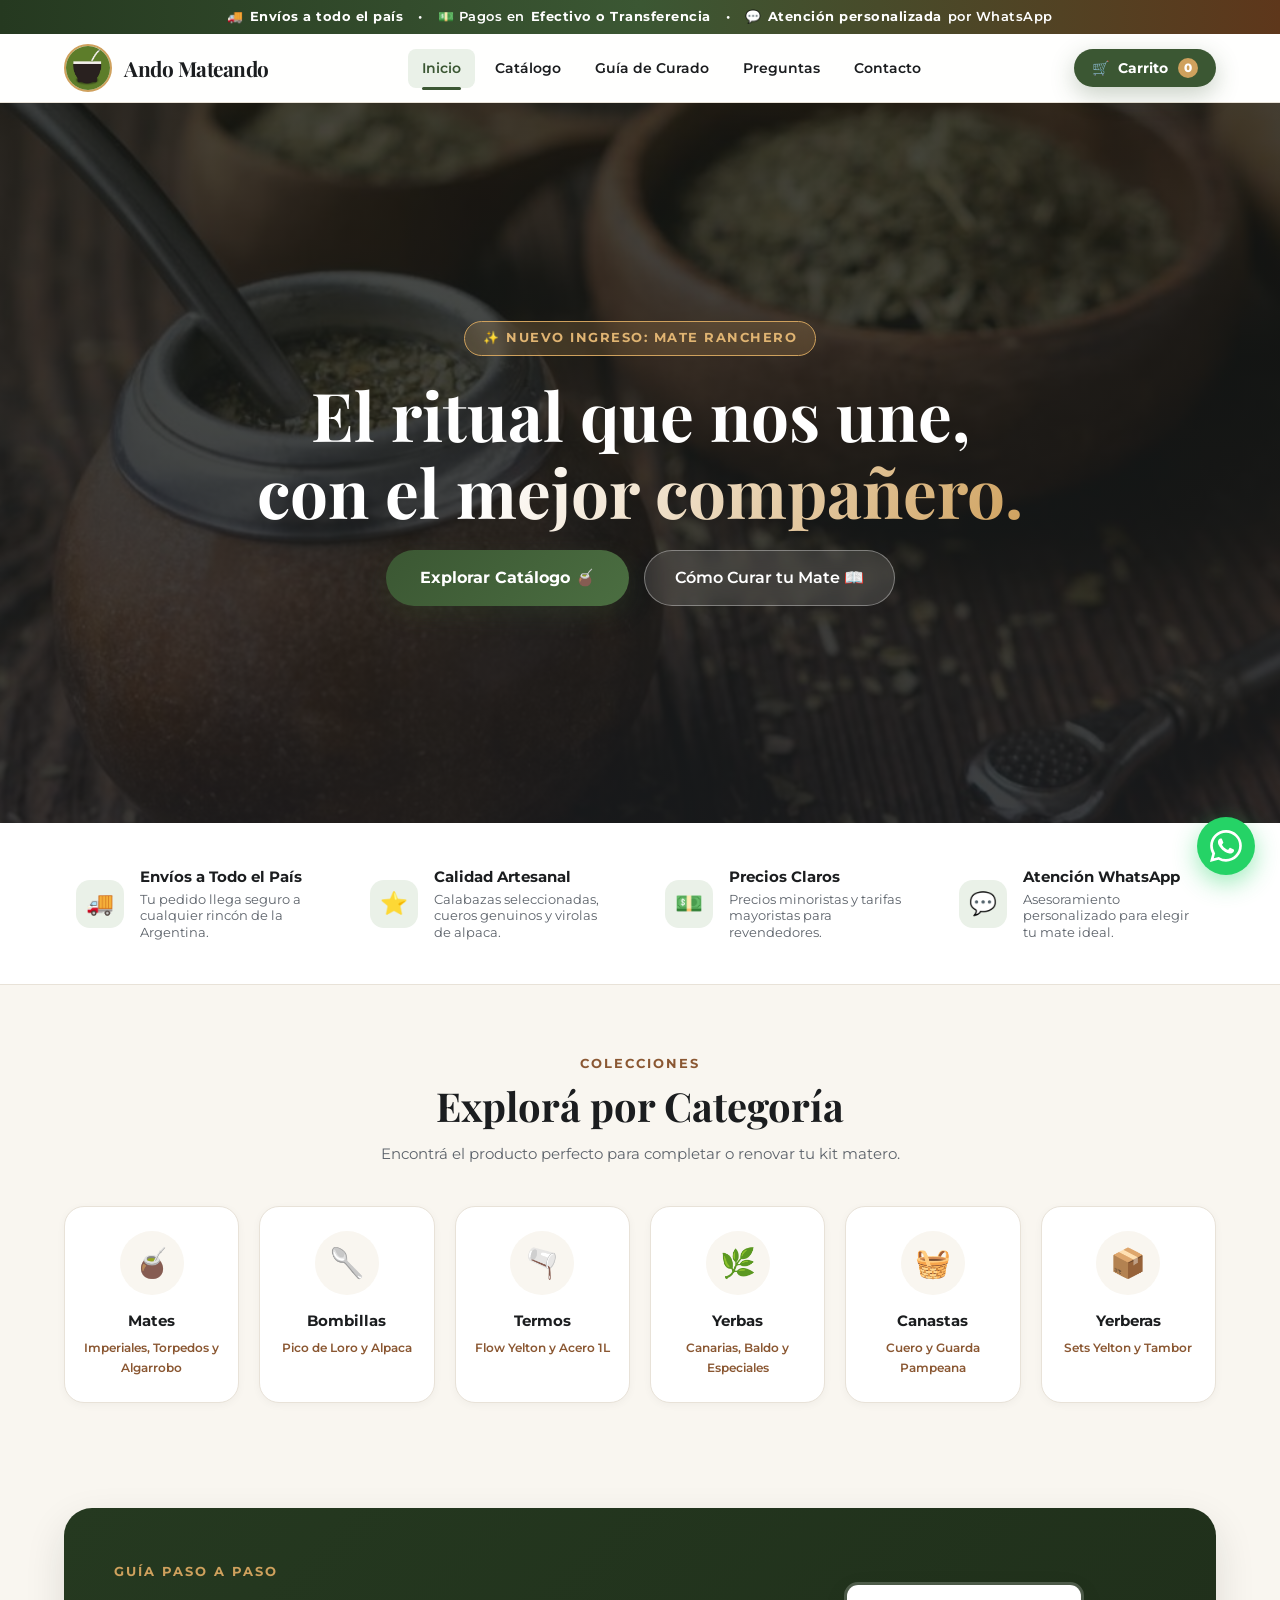
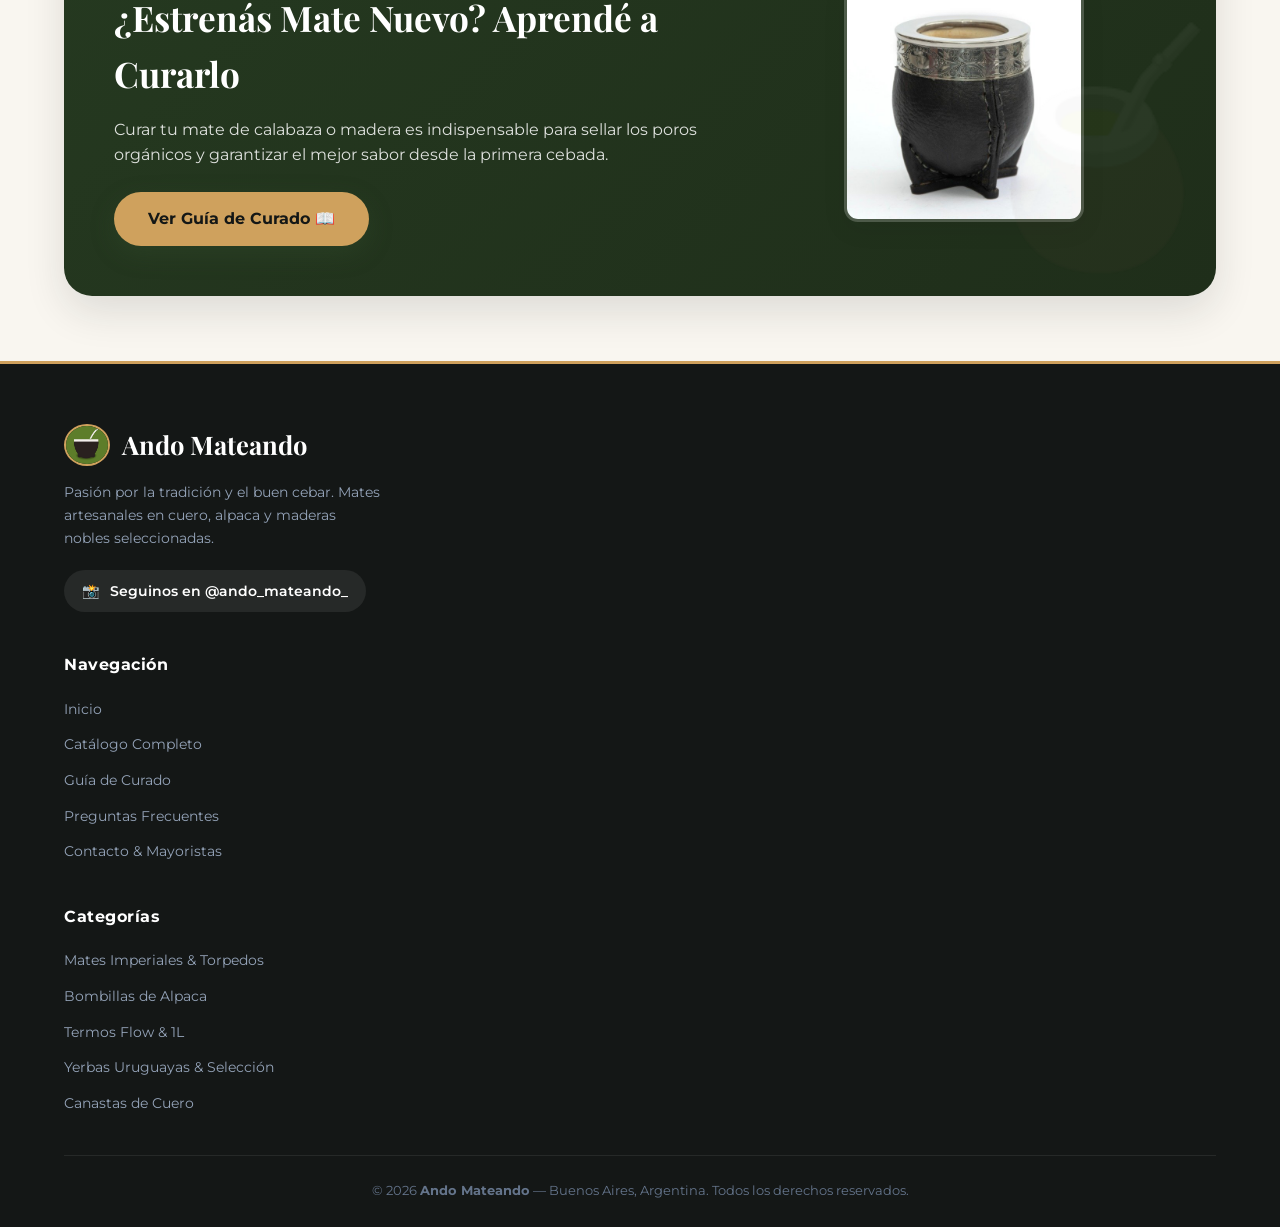
==== commit d7922dc5: "Ajustes mobile: ocultar barra superior en movil, mejorar visualizacion de imagen hero y remover subt" ====
--- a/index.html
+++ b/index.html
@@ -63,7 +63,6 @@
             <div class="hero-content">
                 <span class="hero-pill">✨ Nuevo Ingreso: Mate Ranchero</span>
                 <h1 class="hero-title">El ritual que nos une,<br><span>con el mejor compañero.</span></h1>
-                <p class="hero-subtitle">Mates artesanales en cuero y calabaza, bombillas cinceladas en alpaca y yerbas seleccionadas para los que disfrutan cebar de verdad.</p>
                 <div class="hero-btn-group">
                     <a href="#catalogo" class="btn-primary-hero">Explorar Catálogo 🧉</a>
                     <a href="#curado" class="btn-secondary-hero">Cómo Curar tu Mate 📖</a>
--- a/mate1.css
+++ b/mate1.css
@@ -1946,24 +1946,16 @@
 
 @media (max-width: 600px) {
     .announcement-bar {
-        font-size: 0.72rem;
-        padding: 6px 12px;
-        flex-wrap: wrap;
-        gap: 6px 12px;
-        line-height: 1.3;
-    }
-
-    .announcement-bar span:nth-child(2) {
-        display: none;
+        display: none !important; /* Limpia la pantalla en celulares para no atosigar al usuario */
     }
 
     .navbar {
-        padding: 8px 3%;
+        padding: 8px 4%;
     }
 
     .logo-img {
-        height: 40px;
-        width: 40px;
+        height: 38px;
+        width: 38px;
     }
 
     .logo-title {
@@ -1979,30 +1971,34 @@
     }
 
     .hero-banner {
-        min-height: 68vh;
-        padding: 50px 16px;
+        min-height: 75vh;
+        padding: 65px 18px 45px;
+        background-attachment: scroll !important; /* Solución para que la foto se vea nítida en celulares */
+        background-position: center center;
+        background-size: cover;
+    }
+
+    .hero-overlay {
+        /* Capa semitransparente suave para que la foto de fondo se aprecie perfectamente */
+        background: linear-gradient(180deg, rgba(15, 20, 15, 0.38) 0%, rgba(20, 26, 22, 0.58) 100%) !important;
     }
 
     .hero-title {
-        font-size: clamp(2rem, 8vw, 2.8rem);
-        margin-bottom: 14px;
-    }
-
-    .hero-subtitle {
-        font-size: 0.95rem;
-        margin-bottom: 25px;
+        font-size: clamp(2.1rem, 8.5vw, 2.9rem);
+        margin-bottom: 22px;
+        text-shadow: 0 3px 12px rgba(0, 0, 0, 0.55);
     }
 
     .hero-btn-group {
         flex-direction: column;
         width: 100%;
-        gap: 10px;
+        gap: 12px;
     }
 
     .btn-primary-hero, .btn-secondary-hero {
         width: 100%;
         justify-content: center;
-        padding: 13px 20px;
+        padding: 14px 20px;
         font-size: 0.95rem;
     }
 
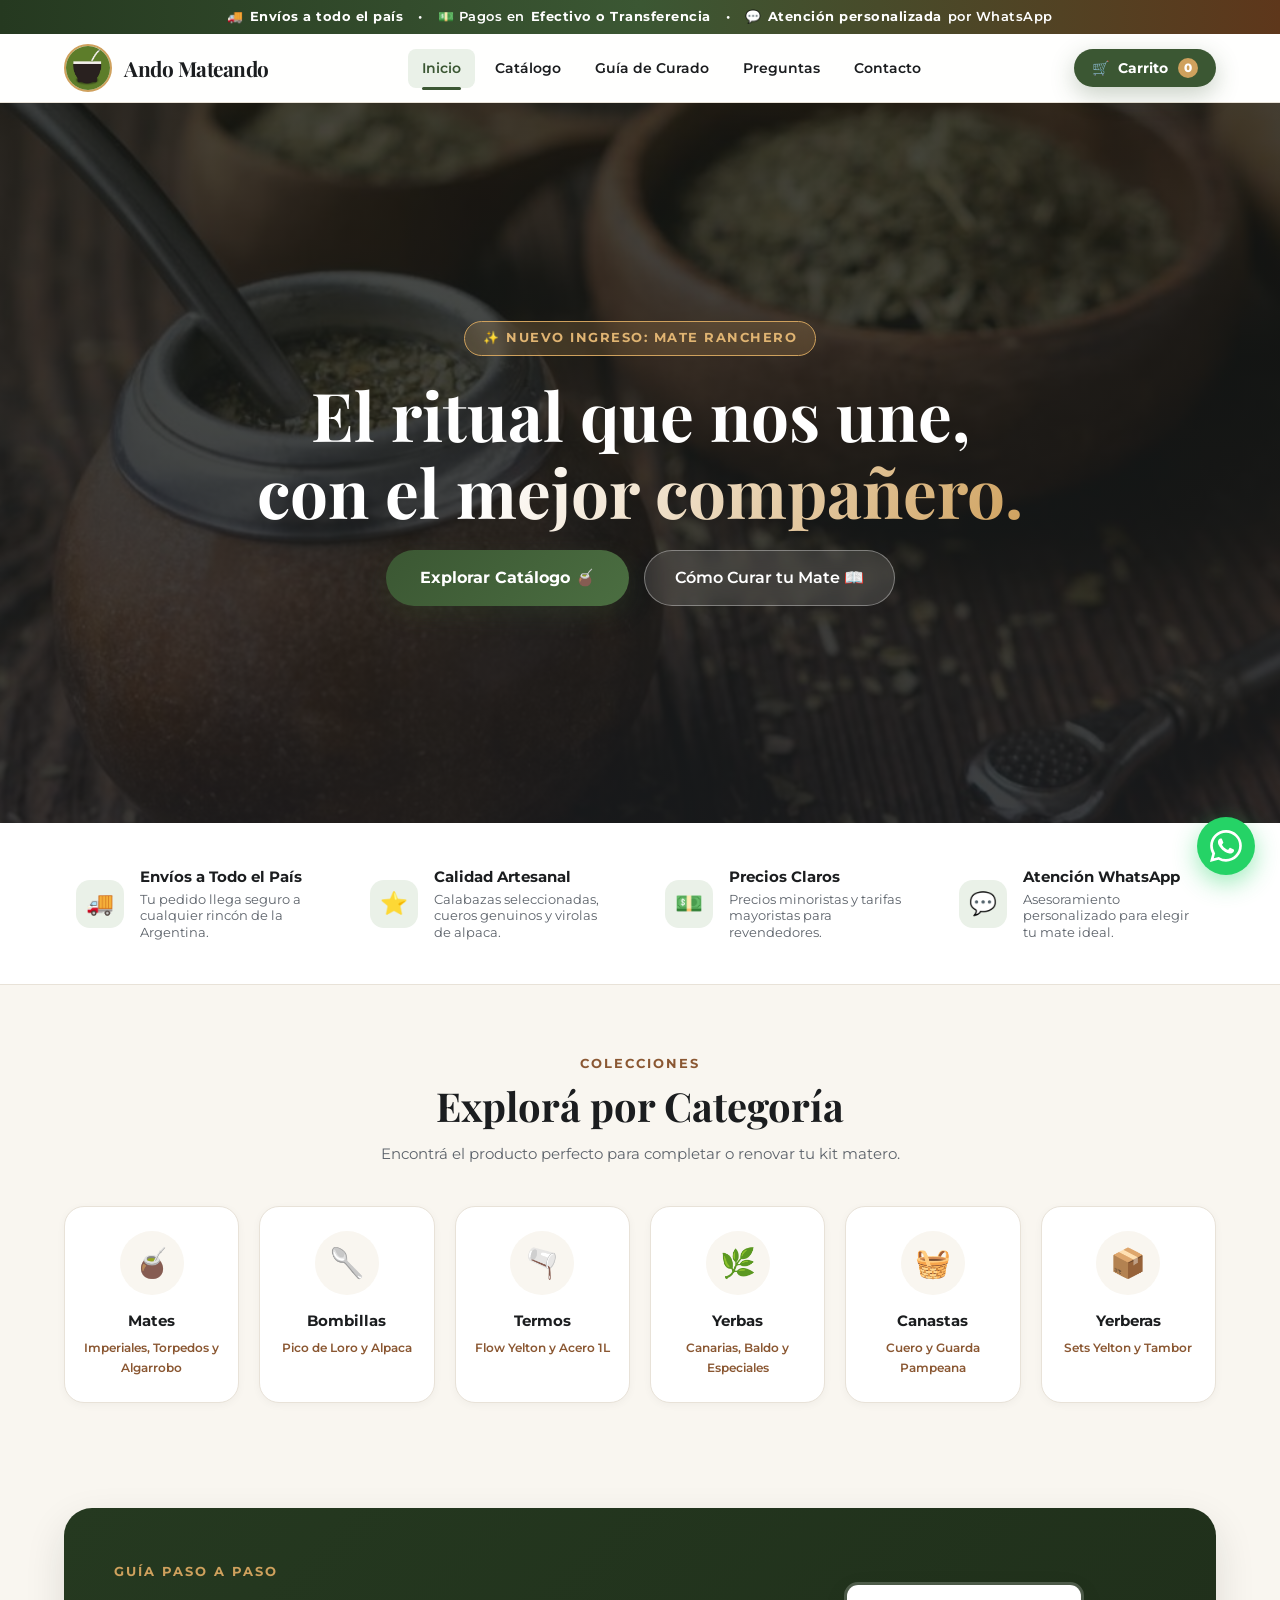
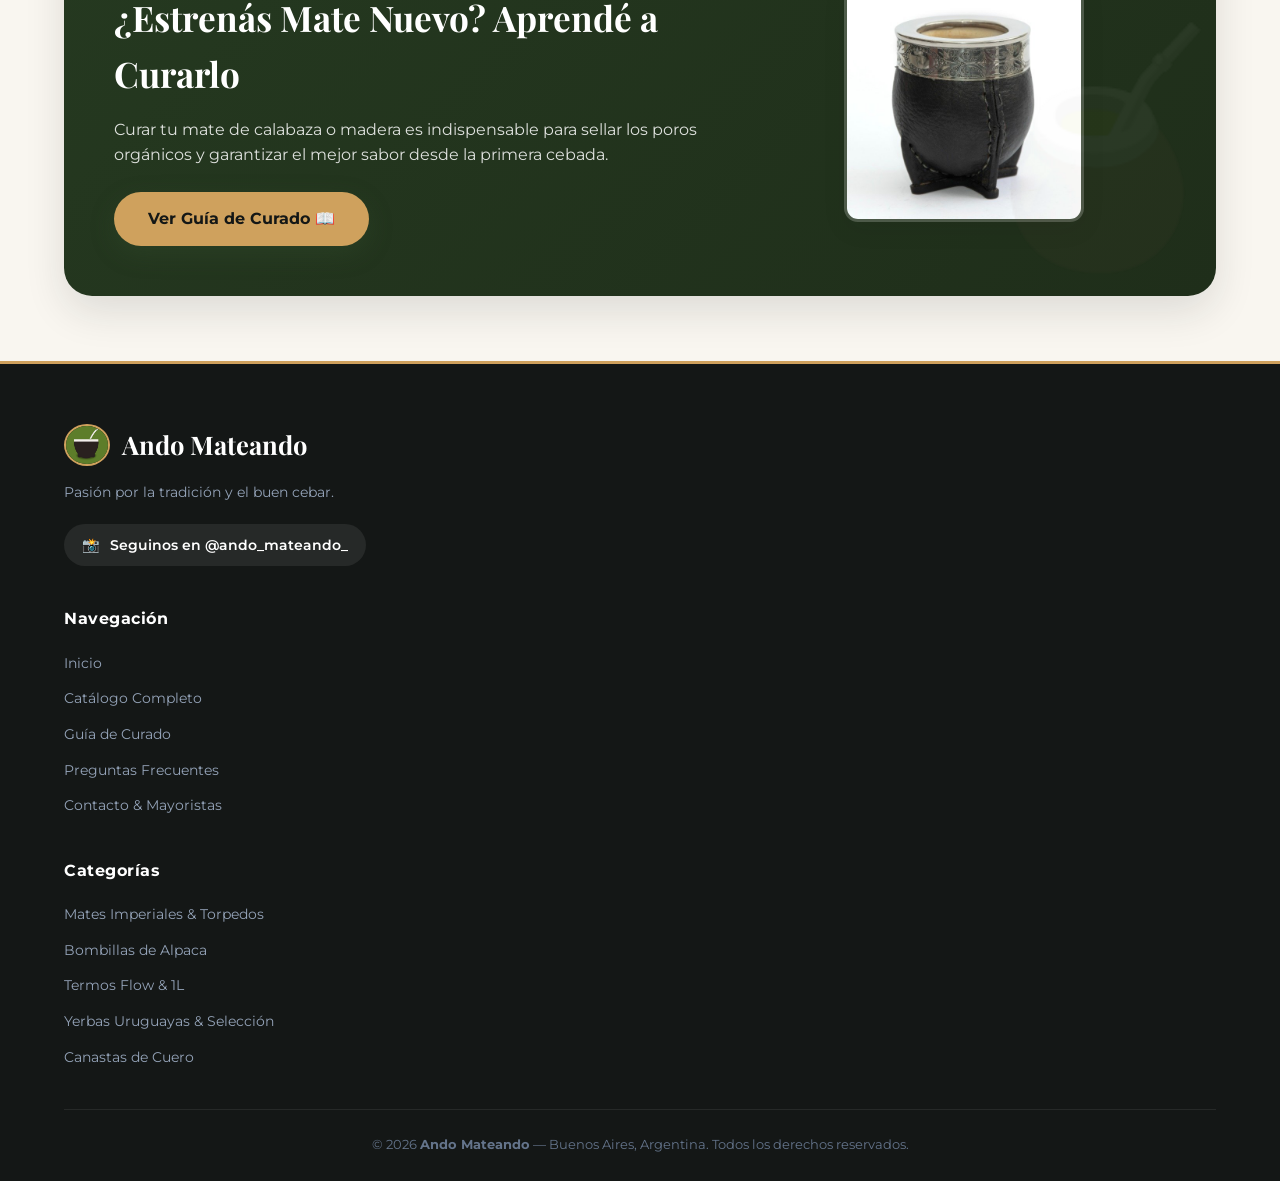
==== commit 98336c94: "Remover frases largas descriptivas en hero, meta description y footer" ====
--- a/index.html
+++ b/index.html
@@ -3,7 +3,7 @@
 <head>
     <meta charset="UTF-8">
     <meta name="viewport" content="width=device-width, initial-scale=1.0">
-    <meta name="description" content="Ando Mateando — Mates artesanales, yerba premium, termos, bombillas y accesorios. Envíos a todo el país. Tradición en cada cebada.">
+    <meta name="description" content="Ando Mateando — Tradición en cada cebada. Envíos a todo el país.">
     <title>Ando Mateando | Mates Artesanales & Accesorios</title>
     <link rel="icon" type="image/png" href="logo_sinfnd.png">
     <link rel="stylesheet" href="mate1.css">
@@ -1389,7 +1389,7 @@
                     <img src="logo mate.jpeg" alt="Logo" style="height: 42px; border-radius: 50%; border: 2px solid var(--dorado);">
                     <h3 style="margin-bottom: 0;">Ando Mateando</h3>
                 </div>
-                <p>Pasión por la tradición y el buen cebar. Mates artesanales en cuero, alpaca y maderas nobles seleccionadas.</p>
+                <p>Pasión por la tradición y el buen cebar.</p>
                 <a href="https://instagram.com/ando_mateando_" target="_blank" class="footer-social-link">
                     <span>📸</span> Seguinos en @ando_mateando_
                 </a>
